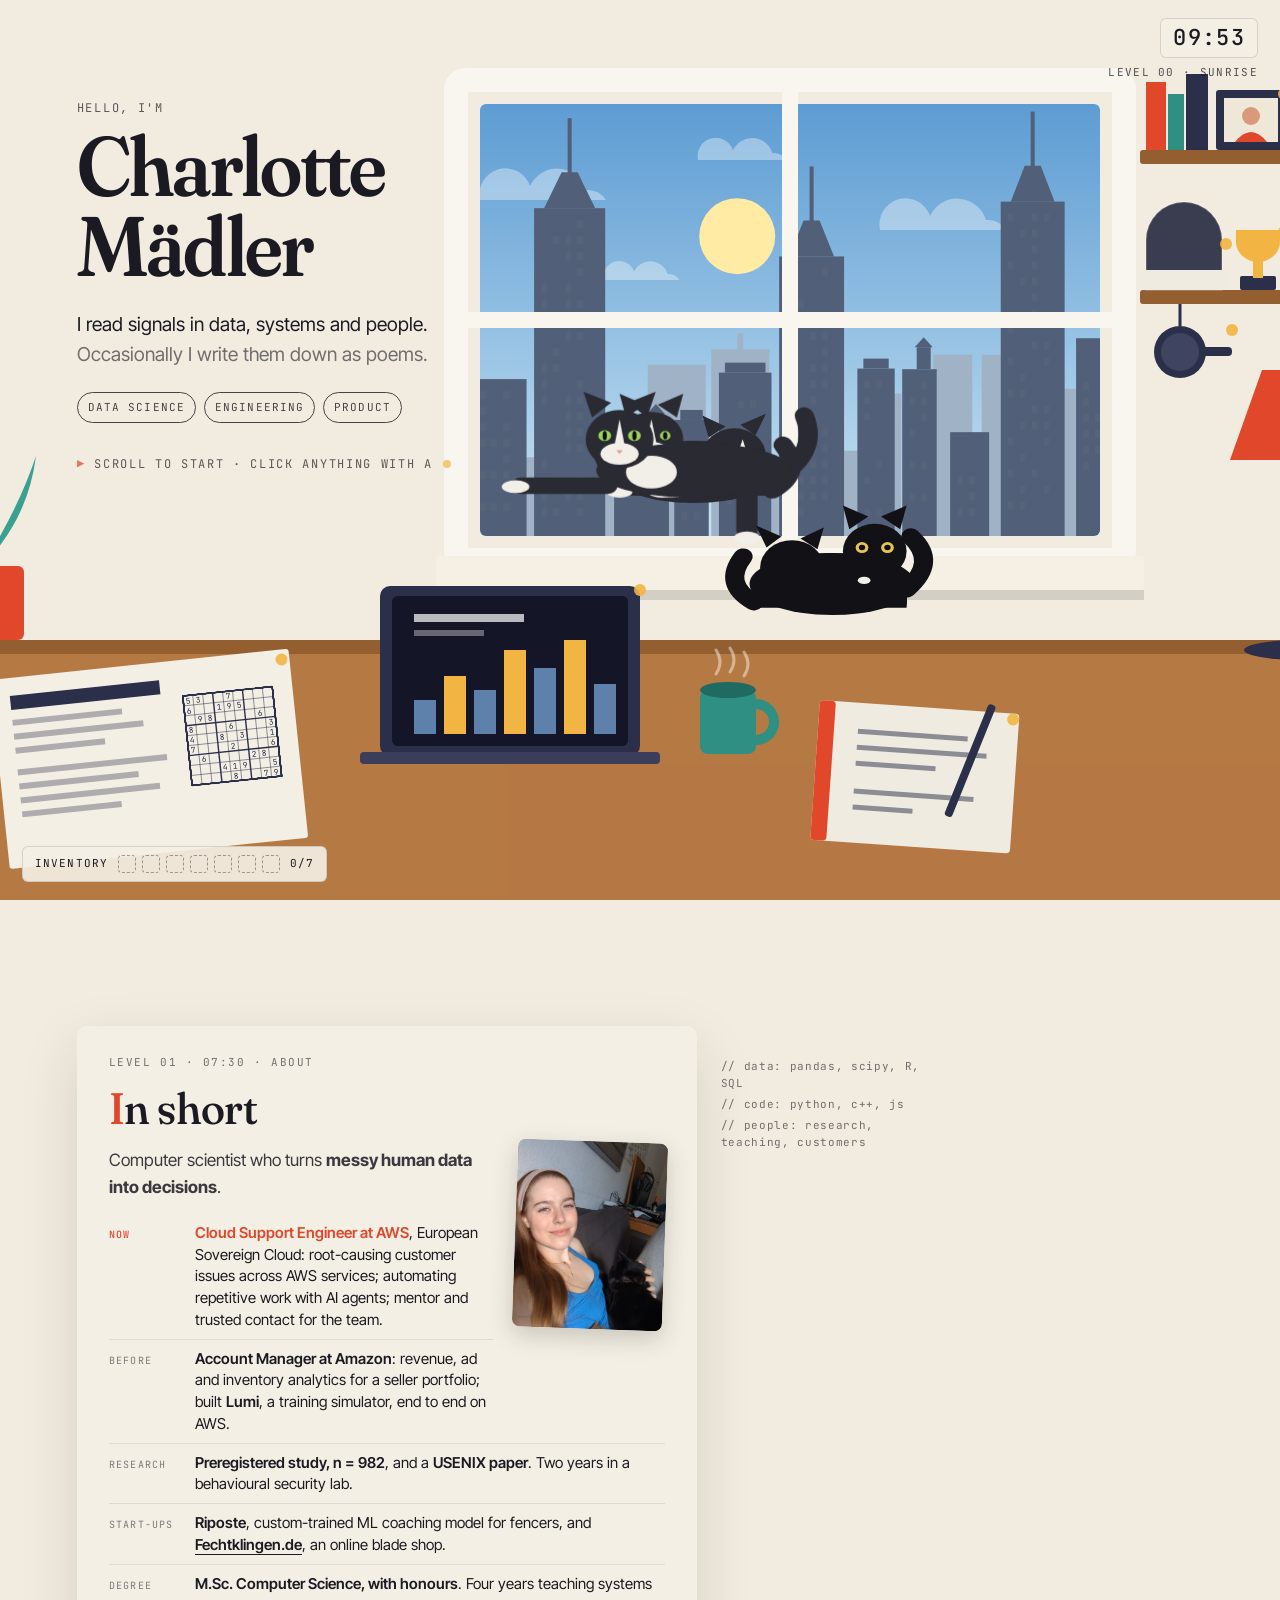
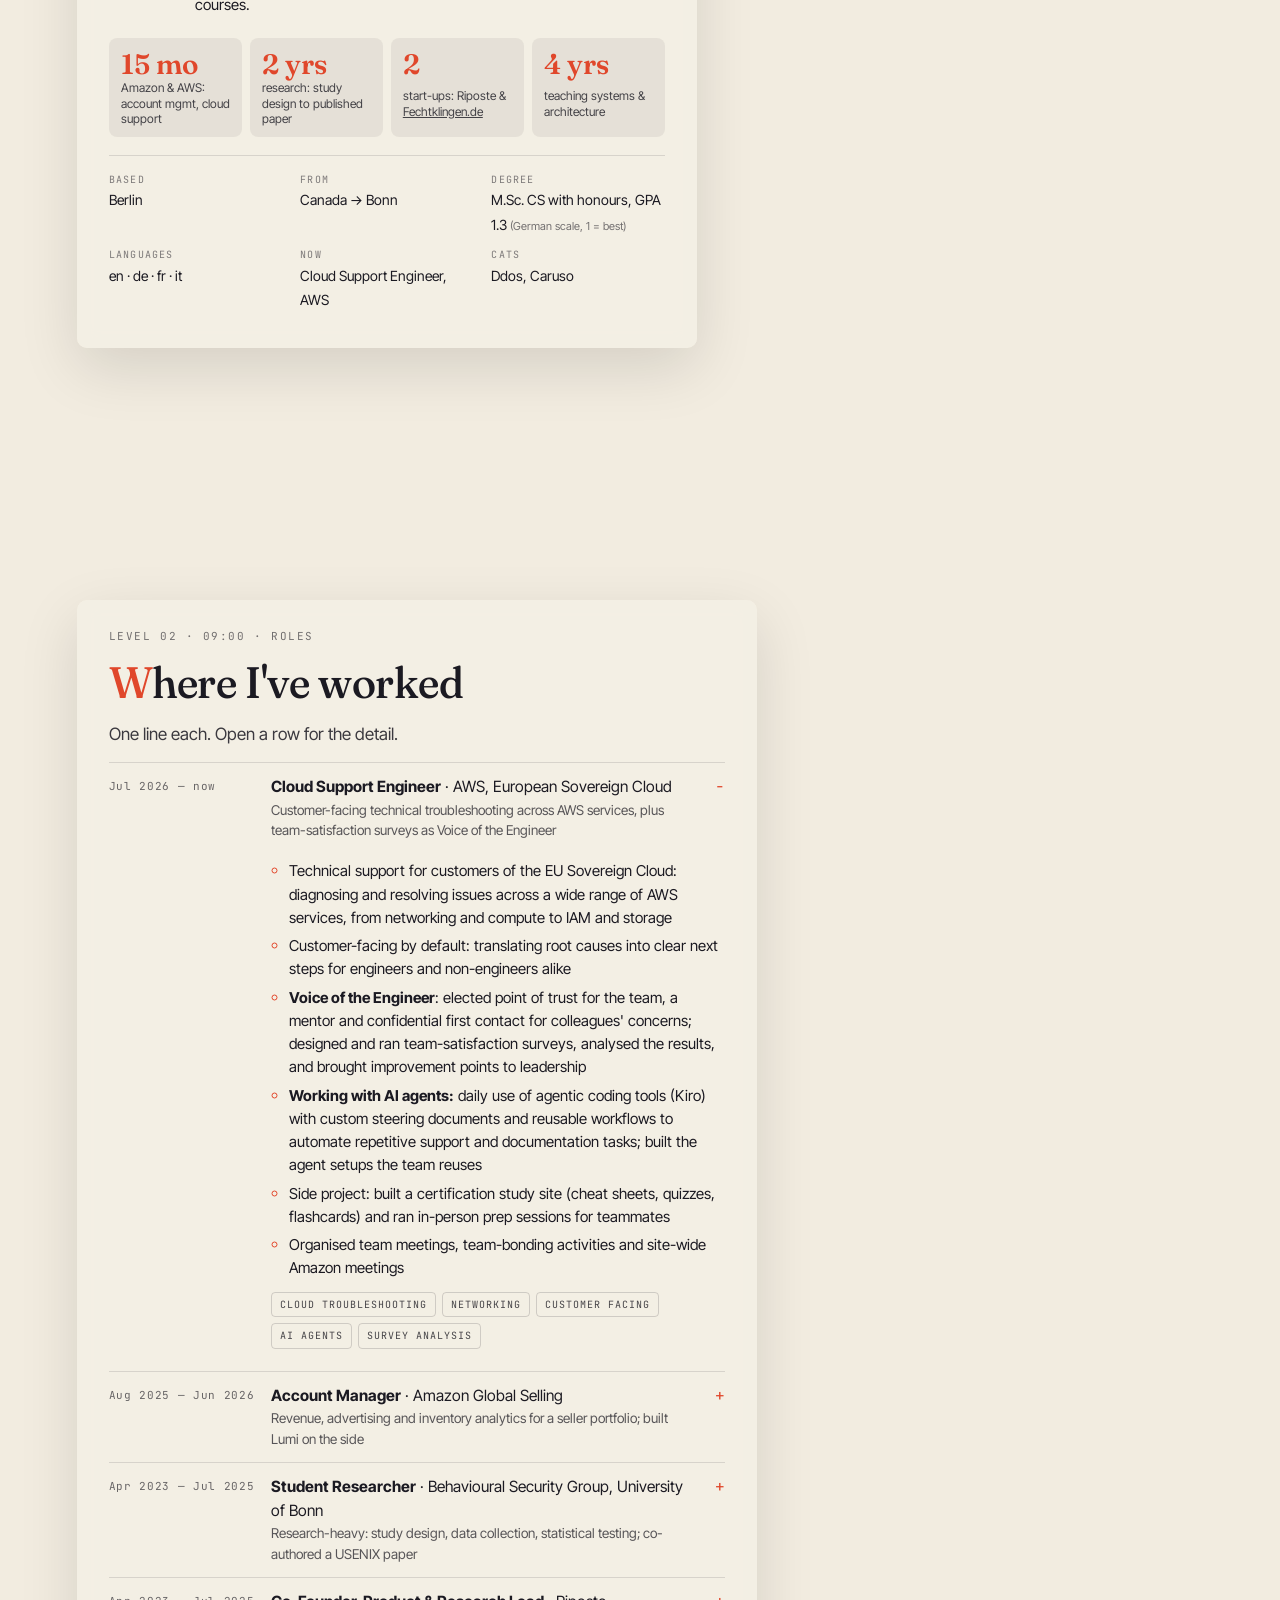
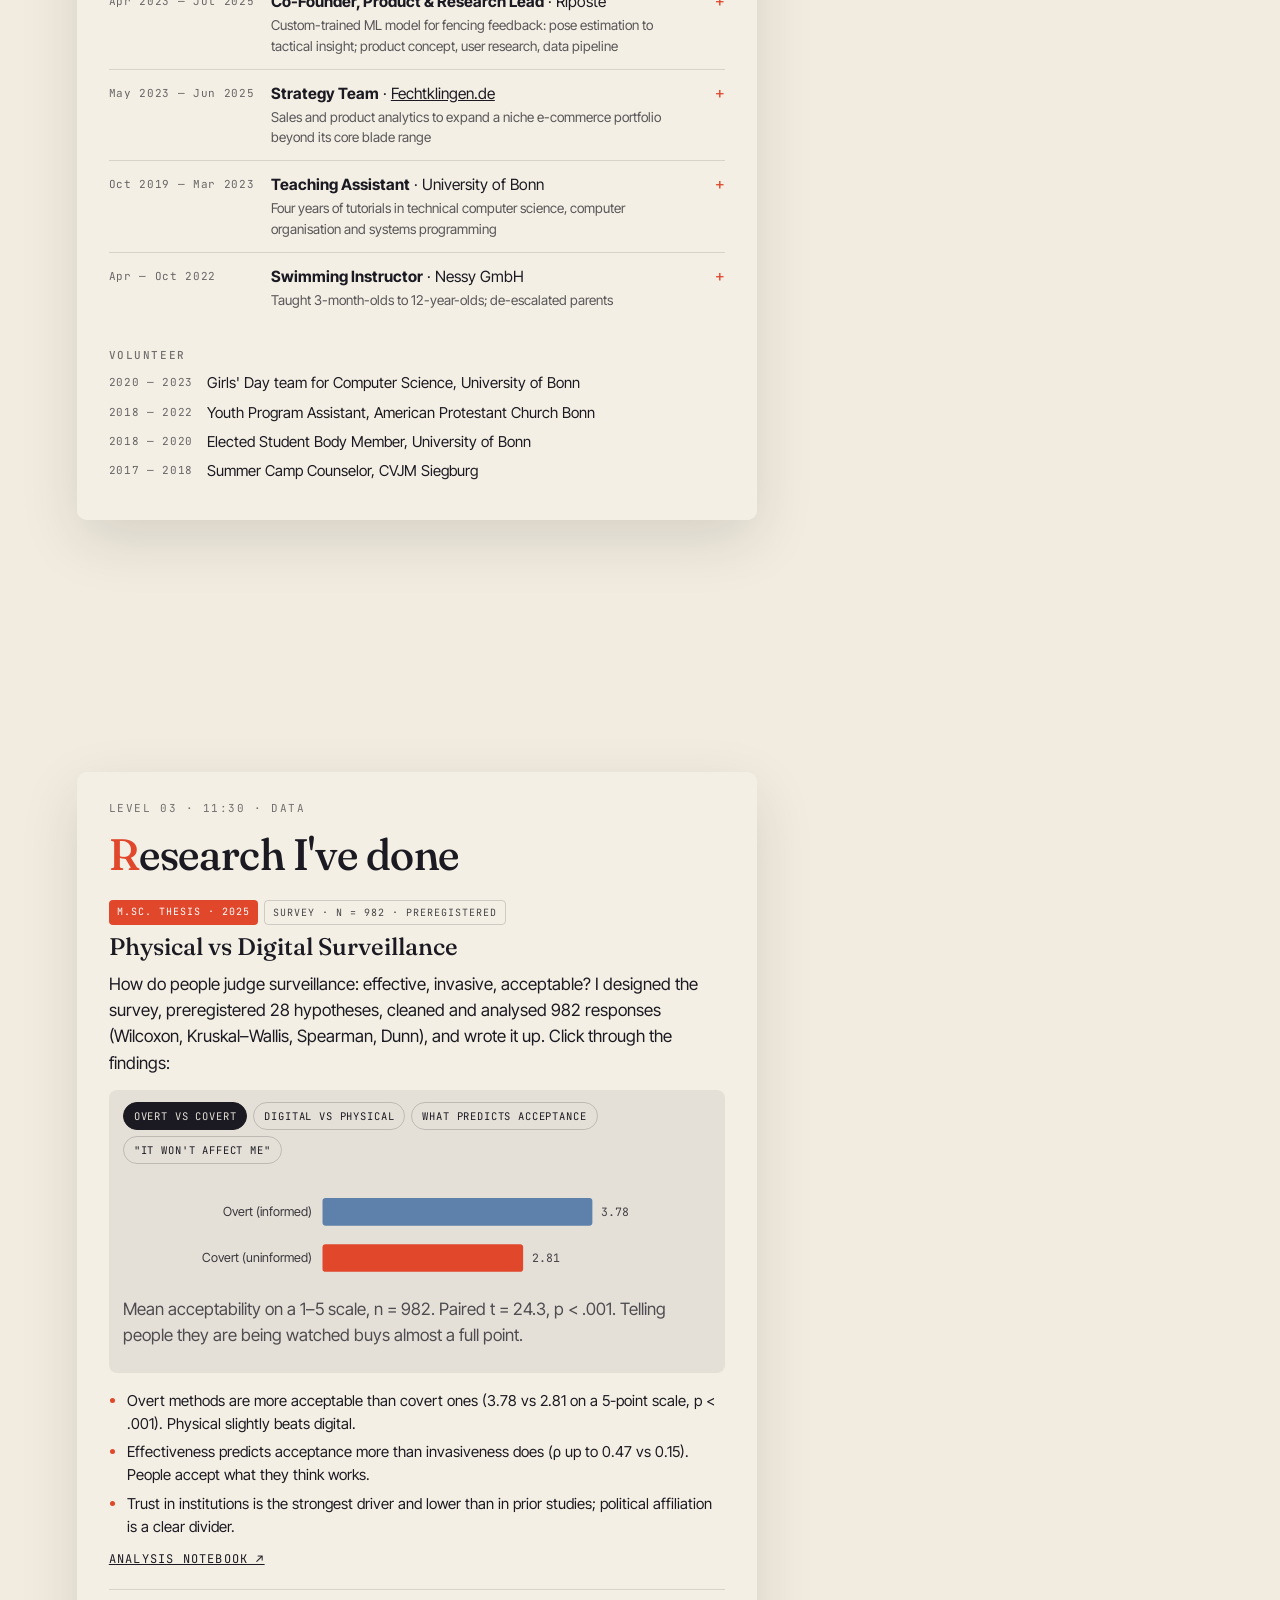
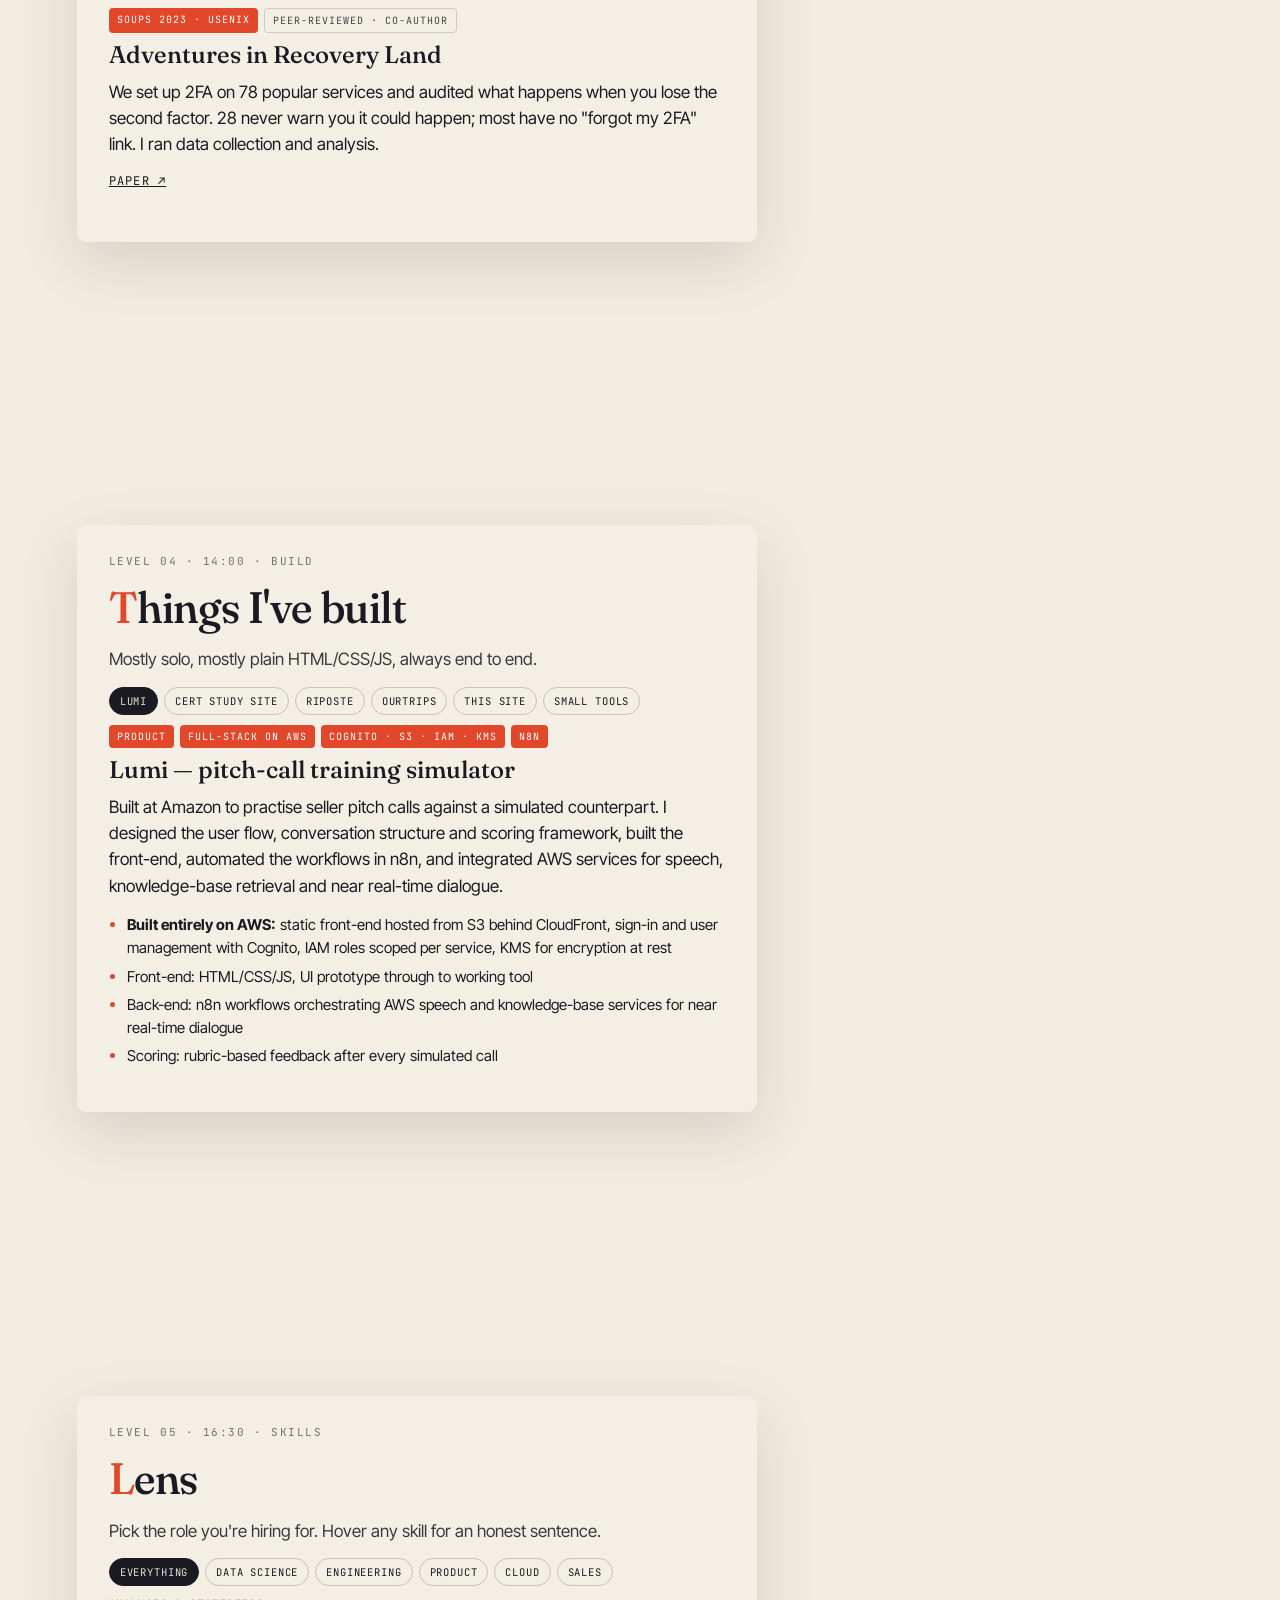
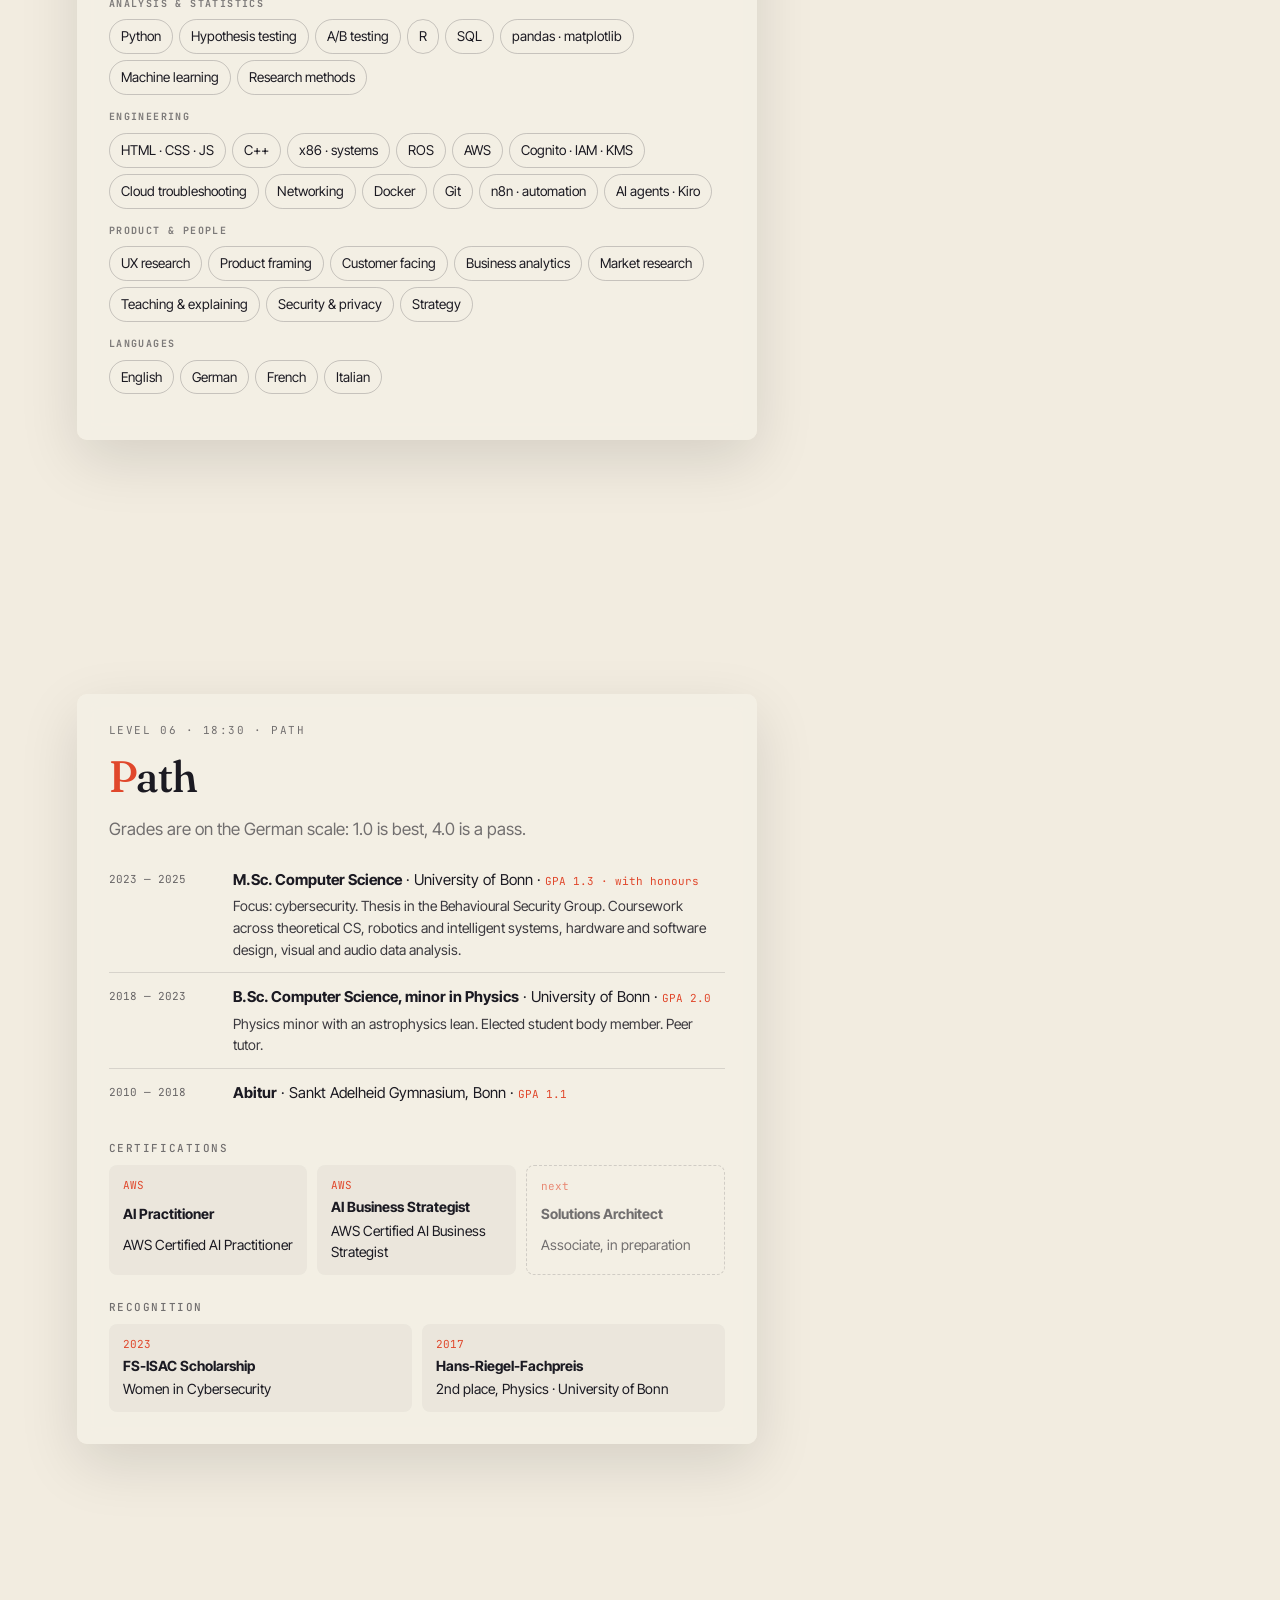
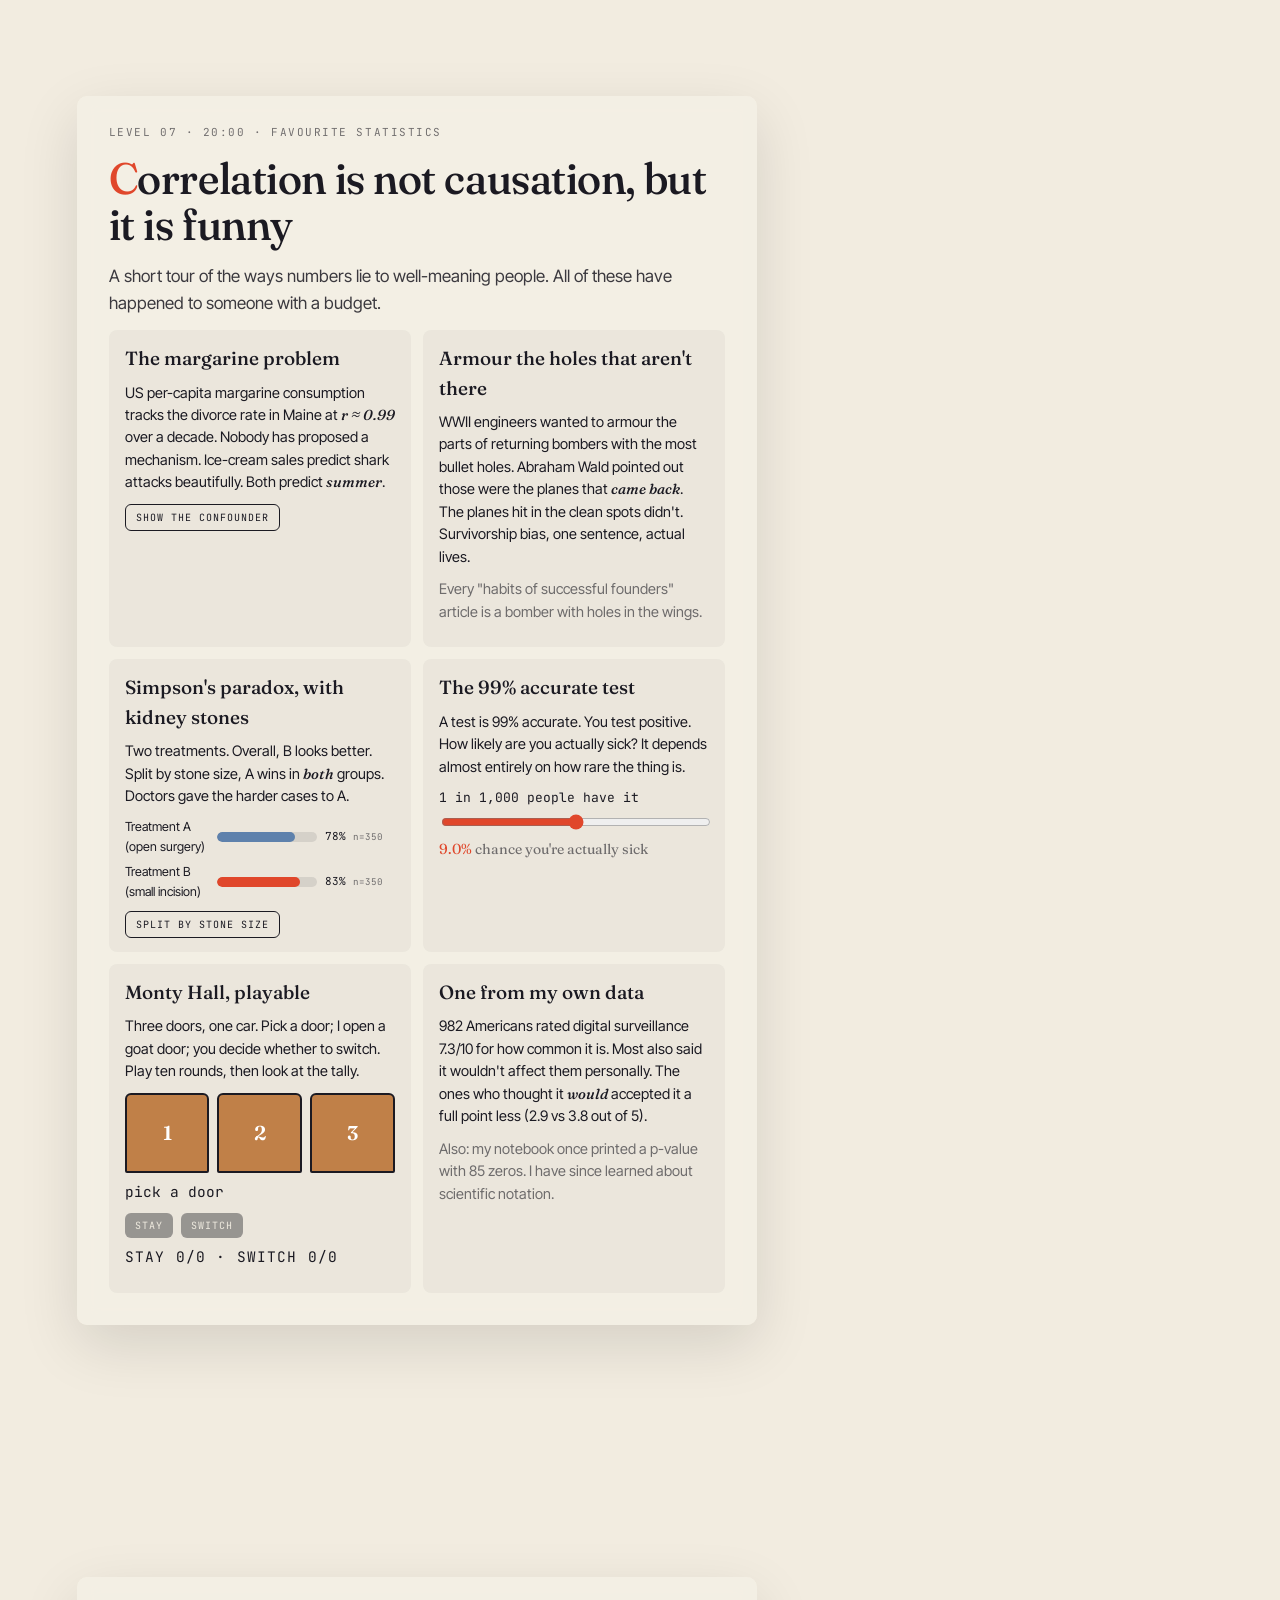
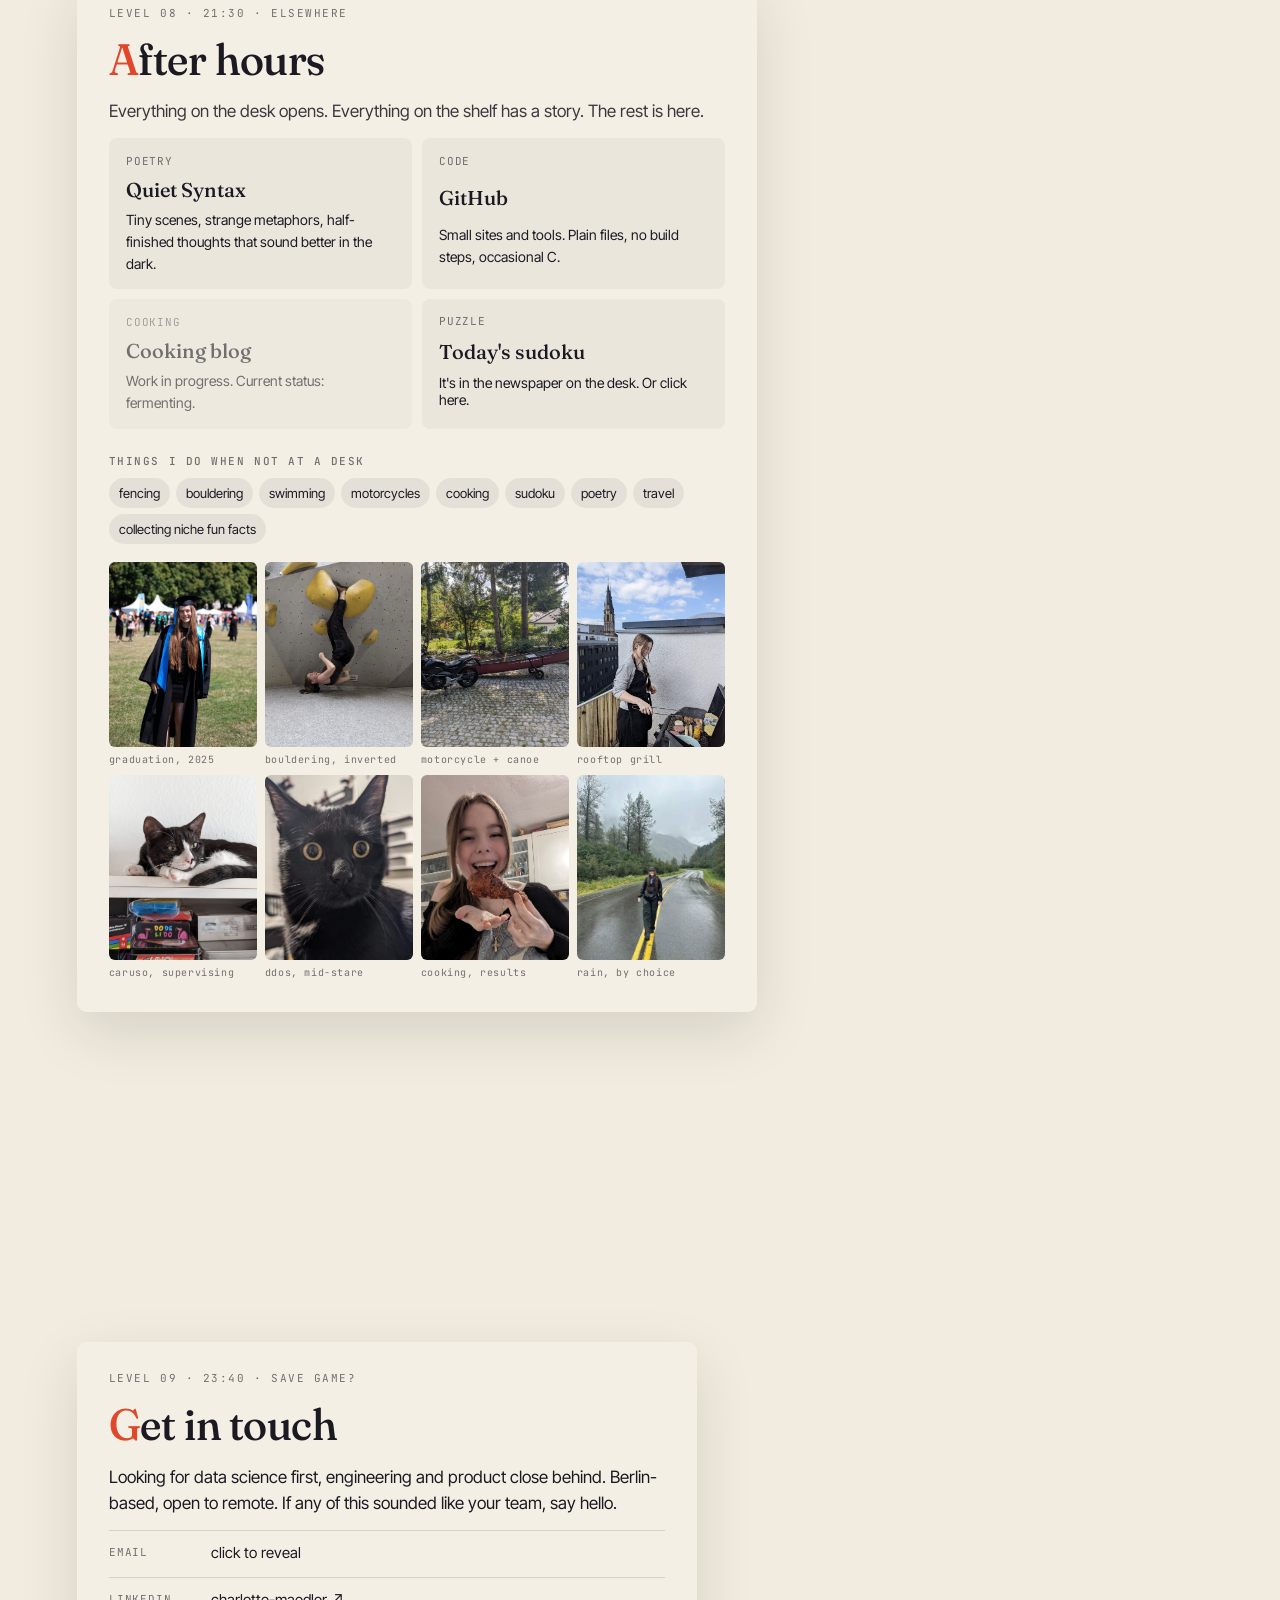
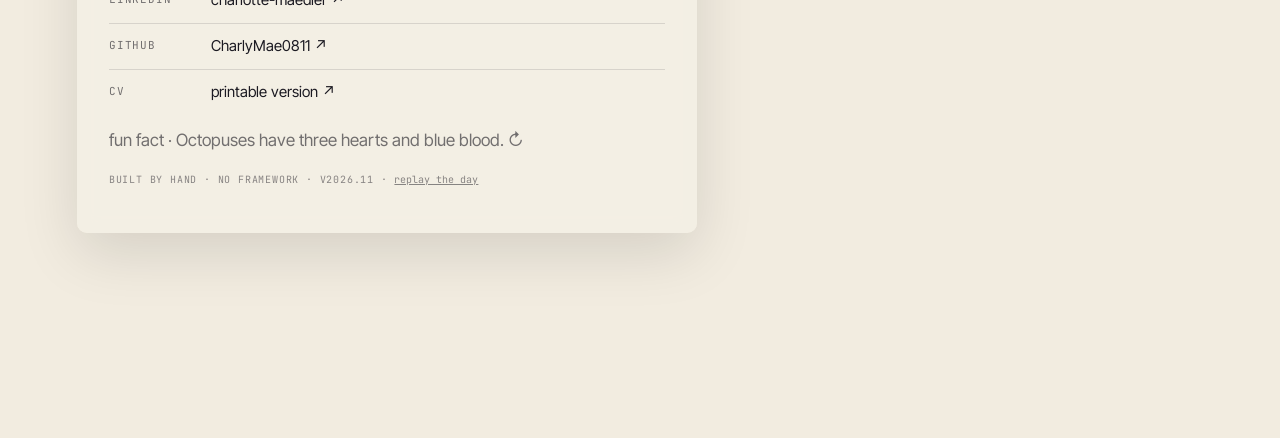
==== index.html @ 2544045b "Lumi: full-stack AWS build (S3, CloudFront, Cognito, IAM, KMS)" ====
<!doctype html>
<html lang="en">
<head>
  <meta charset="utf-8">
  <meta name="viewport" content="width=device-width, initial-scale=1">
  <title>Charlotte Mädler — one day</title>
  <meta name="description" content="Charlotte Mädler: data, systems and people. An interactive CV you scroll through like a day.">
  <meta property="og:type" content="website">
  <meta property="og:title" content="Charlotte Mädler — an interactive CV">
  <meta property="og:description" content="I read signals in data, systems and people. Scroll through the day: research, projects, roles, two cats.">
  <meta property="og:url" content="https://charlymae0811.github.io/About-me/">
  <meta property="og:image" content="https://charlymae0811.github.io/About-me/images/og.png">
  <meta property="og:image:width" content="1200">
  <meta property="og:image:height" content="630">
  <meta name="twitter:card" content="summary_large_image">
  <meta name="twitter:image" content="https://charlymae0811.github.io/About-me/images/og.png">
  <link rel="preconnect" href="https://fonts.googleapis.com">
  <link rel="preconnect" href="https://fonts.gstatic.com" crossorigin>
  <link href="https://fonts.googleapis.com/css2?family=Fraunces:ital,opsz,wght,SOFT@0,9..144,300..800,0..100;1,9..144,300..800,0..100&family=Inter+Tight:wght@300..700&family=JetBrains+Mono:wght@400;500&display=swap" rel="stylesheet">
  <link rel="stylesheet" href="css/style.css?v=19">
</head>
<body>

<!-- ================= SCENE (fixed, drawn behind everything) ================= -->
<div class="scene" aria-hidden="true">
  <svg id="scene" viewBox="0 0 1600 900" preserveAspectRatio="xMidYMax slice">
    <defs>
      <linearGradient id="sky" x1="0" y1="0" x2="0" y2="1">
        <stop offset="0" style="stop-color: var(--sky-top)"/>
        <stop offset="1" style="stop-color: var(--sky-bot)"/>
      </linearGradient>
      <radialGradient id="lampGlow" cx="0.5" cy="0.5" r="0.5">
        <stop offset="0" stop-color="#ffd27a" stop-opacity="0.75"/>
        <stop offset="0.5" stop-color="#ffb35a" stop-opacity="0.25"/>
        <stop offset="1" stop-color="#ffb35a" stop-opacity="0"/>
      </radialGradient>
      <radialGradient id="sunGlow" cx="0.5" cy="0.5" r="0.5">
        <stop offset="0" stop-color="#ffe6a8" stop-opacity="0.55"/>
        <stop offset="1" stop-color="#ffe6a8" stop-opacity="0"/>
      </radialGradient>
      <clipPath id="windowClip"><rect x="640" y="104" width="620" height="432" rx="6"/></clipPath>
      <clipPath id="screenClip"><rect x="552" y="596" width="236" height="150" rx="6"/></clipPath>
    </defs>

    <!-- wall -->
    <rect class="wall" x="0" y="0" width="1600" height="900"/>

    <!-- window -->
    <g id="window">
      <g clip-path="url(#windowClip)">
        <rect x="640" y="104" width="620" height="432" fill="url(#sky)"/>
        <circle id="sunGlow" cx="700" cy="470" r="160" fill="url(#sunGlow)"/>
        <circle id="sun" cx="700" cy="470" r="38"/>
        <g id="moon"><circle cx="0" cy="0" r="26" fill="#f1ecd9"/><circle cx="-10" cy="-6" r="22" class="moon-bite"/></g>
        <g id="stars"></g>
        <g id="clouds"></g>
        <g id="skyline-far"></g>
        <g id="skyline-near"></g>
        <g id="rain"></g>
      </g>
      <!-- frame -->
      <rect class="frame" x="616" y="80" width="668" height="480" rx="10" fill="none" stroke-width="24"/>
      <rect class="frame-fill" x="942" y="92" width="16" height="456"/>
      <rect class="frame-fill" x="628" y="312" width="644" height="16"/>
      <!-- sill -->
      <rect class="sill" x="596" y="556" width="708" height="34" rx="4"/>
      <rect class="sill-shadow" x="596" y="590" width="708" height="10"/>
    </g>

    <!-- shelf (right of window) -->
    <g id="shelf">
      <rect class="shelf-plank" x="1300" y="150" width="150" height="14" rx="3"/>
      <rect class="shelf-plank" x="1300" y="290" width="150" height="14" rx="3"/>
      <!-- books, top shelf -->
      <rect x="1306" y="82" width="20" height="68" class="book b1"/>
      <rect x="1328" y="94" width="16" height="56" class="book b2"/>
      <rect x="1346" y="74" width="22" height="76" class="book b3"/>
      <!-- photo frame -->
      <g class="prop" data-prop="photo" tabindex="0" role="button" aria-label="Photo frame">
        <rect x="1376" y="90" width="70" height="60" rx="3" class="frame-wood"/>
        <rect x="1384" y="98" width="54" height="44" class="photo-paper"/>
        <circle cx="1411" cy="116" r="9" class="photo-head"/>
        <path d="M1395 142 q16 -20 32 0z" class="photo-body"/>
        <circle class="hint" cx="1444" cy="94" r="6"/>
      </g>
      <!-- fencing mask, bottom shelf -->
      <g class="prop" data-prop="fencing" tabindex="0" role="button" aria-label="Fencing mask">
        <path d="M1306 290 v-50 a38 38 0 0 1 76 0 v50z" class="mask-mesh"/>
        <path d="M1306 290 v-50 a38 38 0 0 1 76 0 v50z" class="mask-lines" fill="none"/>
        <rect x="1300" y="270" width="88" height="20" rx="5" class="mask-bib"/>
        <circle class="hint" cx="1386" cy="244" r="6"/>
      </g>
      <!-- trophy -->
      <g class="prop" data-prop="award" tabindex="0" role="button" aria-label="Award">
        <rect x="1400" y="276" width="36" height="14" rx="2" class="trophy-base"/>
        <rect x="1413" y="260" width="10" height="18" class="trophy-stem"/>
        <path d="M1396 230 h44 v12 a22 20 0 0 1 -44 0z" class="trophy-cup"/>
        <circle class="hint" cx="1444" cy="232" r="6"/>
      </g>
      <!-- small pan hanging under the shelf -->
      <g class="prop" data-prop="cooking" tabindex="0" role="button" aria-label="Cooking">
        <line x1="1340" y1="304" x2="1340" y2="326" class="hook"/>
        <circle cx="1340" cy="352" r="26" class="pan"/>
        <circle cx="1340" cy="352" r="19" class="pan-inner"/>
        <rect x="1362" y="347" width="30" height="9" rx="4" class="pan-handle"/>
        <circle class="hint" cx="1392" cy="330" r="6"/>
      </g>
    </g>

    <!-- desk -->
    <g id="desk">
      <rect class="desk-top" x="0" y="640" width="1600" height="260"/>
      <rect class="desk-edge" x="0" y="640" width="1600" height="14"/>
      <rect class="desk-shade" x="0" y="654" width="1600" height="246"/>
    </g>

    <!-- lamp glow on desk (night) -->
    <ellipse id="lampPool" cx="1460" cy="700" rx="420" ry="160" fill="url(#lampGlow)"/>

    <!-- newspaper with sudoku (left of desk) -->
    <g class="prop" data-prop="sudoku" tabindex="0" role="button" aria-label="Newspaper sudoku" transform="translate(150 680) rotate(-6)">
      <rect x="0" y="0" width="300" height="190" rx="3" class="paper"/>
      <rect x="18" y="18" width="150" height="14" class="paper-ink"/>
      <rect x="18" y="42" width="110" height="6" class="paper-ink light"/>
      <rect x="18" y="56" width="130" height="6" class="paper-ink light"/>
      <rect x="18" y="70" width="90" height="6" class="paper-ink light"/>
      <rect x="18" y="92" width="150" height="6" class="paper-ink light"/>
      <rect x="18" y="106" width="120" height="6" class="paper-ink light"/>
      <rect x="18" y="120" width="140" height="6" class="paper-ink light"/>
      <rect x="18" y="134" width="100" height="6" class="paper-ink light"/>
      <g id="miniSudoku" transform="translate(190 36)"></g>
      <circle class="hint" cx="292" cy="10" r="6"/>
    </g>

    <!-- laptop -->
    <g class="prop" data-prop="laptop" tabindex="0" role="button" aria-label="Laptop">
      <rect x="540" y="586" width="260" height="170" rx="10" class="laptop-lid"/>
      <rect x="552" y="596" width="236" height="150" rx="6" class="laptop-screen"/>
      <g id="screenContent" clip-path="url(#screenClip)">
        <rect x="552" y="596" width="236" height="150" class="screen-bg"/>
        <!-- tiny chart -->
        <rect x="574" y="700" width="22" height="34" class="bar c1"/>
        <rect x="604" y="676" width="22" height="58" class="bar c2"/>
        <rect x="634" y="690" width="22" height="44" class="bar c1"/>
        <rect x="664" y="650" width="22" height="84" class="bar c2"/>
        <rect x="694" y="668" width="22" height="66" class="bar c1"/>
        <rect x="724" y="640" width="22" height="94" class="bar c2"/>
        <rect x="754" y="684" width="22" height="50" class="bar c1"/>
        <rect x="574" y="614" width="110" height="8" class="screen-line"/>
        <rect x="574" y="630" width="70" height="6" class="screen-line dim"/>
      </g>
      <rect x="520" y="752" width="300" height="12" rx="4" class="laptop-base"/>
      <circle class="hint" cx="800" cy="590" r="6"/>
    </g>

    <!-- mug -->
    <g id="mug">
      <rect x="860" y="690" width="56" height="64" rx="8" class="mug-body"/>
      <path d="M916 704 a16 16 0 0 1 0 36" class="mug-handle" fill="none" stroke-width="10"/>
      <ellipse cx="888" cy="690" rx="28" ry="8" class="mug-top"/>
      <g id="steam" class="steam">
        <path d="M876 674 q8 -12 0 -24" fill="none"/>
        <path d="M890 672 q8 -12 0 -24" fill="none"/>
        <path d="M904 676 q8 -12 0 -24" fill="none"/>
      </g>
    </g>

    <!-- notebook (poetry) -->
    <g class="prop" data-prop="poetry" tabindex="0" role="button" aria-label="Notebook of poems" transform="translate(980 700) rotate(4)">
      <rect x="0" y="0" width="200" height="140" rx="4" class="notebook"/>
      <rect x="0" y="0" width="16" height="140" rx="4" class="notebook-spine"/>
      <rect x="40" y="26" width="110" height="5" class="notebook-ink"/>
      <rect x="40" y="42" width="130" height="5" class="notebook-ink"/>
      <rect x="40" y="58" width="80" height="5" class="notebook-ink"/>
      <rect x="40" y="86" width="120" height="5" class="notebook-ink"/>
      <rect x="40" y="102" width="60" height="5" class="notebook-ink"/>
      <rect x="150" y="-10" width="8" height="120" rx="3" class="pen" transform="rotate(18 154 50)"/>
      <circle class="hint" cx="194" cy="6" r="6"/>
    </g>

    <!-- lamp -->
    <g id="lamp">
      <ellipse cx="1460" cy="650" rx="56" ry="10" class="lamp-base"/>
      <rect x="1452" y="440" width="16" height="210" class="lamp-arm"/>
      <path d="M1390 460 L1530 460 L1498 370 L1422 370 Z" class="lamp-shade"/>
      <ellipse id="lampBulb" cx="1460" cy="460" rx="56" ry="11" class="lamp-bulb"/>
      <polygon id="lampCone" points="1390,460 1530,460 1600,660 1230,660" class="lamp-cone"/>
    </g>

    <!-- plant, floor right -->
    <g id="plant">
      <rect x="100" y="566" width="84" height="74" rx="6" class="pot"/>
      <path d="M142 566 q-36 -64 -8 -120 q18 56 8 120z" class="leaf l1"/>
      <path d="M142 566 q36 -56 54 -110 q-8 64 -54 110z" class="leaf l2"/>
      <path d="M142 566 q-54 -36 -72 -92 q46 28 72 92z" class="leaf l3"/>
    </g>

    <!-- ================= CATS ================= -->
    <!-- Caruso: tuxedo (soft black, white bib, blaze, paws, green eyes) -->
    <g id="caruso" class="cat">
      <g class="pose" data-pose="asleep">
        <ellipse cx="0" cy="-26" rx="78" ry="34" class="caruso-fur"/>
        <path d="M-70 -20 q-30 -30 -4 -58" class="caruso-tail" fill="none"/>
        <ellipse cx="-20" cy="-4" rx="14" ry="6" class="caruso-white"/>
        <circle cx="38" cy="-44" r="30" class="caruso-fur"/>
        <ellipse cx="46" cy="-30" rx="17" ry="11" class="caruso-white"/>
        <path d="M40 -40 l6 -22 l6 22z" class="caruso-white"/>
        <path d="M14 -64 l-6 -24 l22 12z" class="caruso-fur"/>
        <path d="M58 -66 l10 -24 l-24 12z" class="caruso-fur"/>
        <path d="M26 -42 q8 4 16 0" class="cat-eye-closed dark" fill="none"/>
        <path d="M50 -42 q8 4 16 0" class="cat-eye-closed dark" fill="none"/>
        <path d="M43 -32 l3 4 l3 -4z" class="cat-nose"/>
      </g>
      <g class="pose" data-pose="sit">
        <path d="M-40 0 q-6 -110 40 -110 q46 0 40 110z" class="caruso-fur"/>
        <path d="M-26 -96 q26 -14 52 0 q6 40 -26 60 q-32 -20 -26 -60z" class="caruso-white"/>
        <path d="M40 -4 q50 -8 36 -60" class="caruso-tail" fill="none"/>
        <circle cx="0" cy="-124" r="34" class="caruso-fur"/>
        <ellipse cx="0" cy="-108" rx="19" ry="13" class="caruso-white"/>
        <path d="M-5 -116 l5 -30 l5 30z" class="caruso-white"/>
        <path d="M-26 -150 l-8 -28 l26 12z" class="caruso-fur"/>
        <path d="M26 -150 l8 -28 l-26 12z" class="caruso-fur"/>
        <circle cx="-14" cy="-128" r="6" class="cat-eye green"/>
        <circle cx="14" cy="-128" r="6" class="cat-eye green"/>
        <ellipse cx="-14" cy="-128" rx="2" ry="5" class="cat-pupil"/>
        <ellipse cx="14" cy="-128" rx="2" ry="5" class="cat-pupil"/>
        <path d="M-3 -112 l3 4 l3 -4z" class="cat-nose"/>
        <ellipse cx="-22" cy="-4" rx="13" ry="6" class="caruso-white"/>
        <ellipse cx="22" cy="-4" rx="13" ry="6" class="caruso-white"/>
      </g>
      <g class="pose" data-pose="loaf">
        <path d="M-70 0 q-6 -60 70 -60 q76 0 70 60z" class="caruso-fur"/>
        <ellipse cx="-30" cy="-4" rx="13" ry="6" class="caruso-white"/>
        <ellipse cx="-70" cy="-4" rx="12" ry="6" class="caruso-white"/>
        <circle cx="-40" cy="-62" r="30" class="caruso-fur"/>
        <path d="M-56 -40 q16 -10 32 0 q2 10 -16 14 q-18 -4 -16 -14z" class="caruso-white"/>
        <ellipse cx="-40" cy="-48" rx="17" ry="11" class="caruso-white"/>
        <path d="M-45 -56 l5 -28 l5 28z" class="caruso-white"/>
        <path d="M-64 -86 l-6 -26 l24 12z" class="caruso-fur"/>
        <path d="M-16 -86 l6 -26 l-24 12z" class="caruso-fur"/>
        <circle cx="-53" cy="-66" r="5" class="cat-eye green"/>
        <circle cx="-27" cy="-66" r="5" class="cat-eye green"/>
        <ellipse cx="-53" cy="-66" rx="2" ry="4" class="cat-pupil"/>
        <ellipse cx="-27" cy="-66" rx="2" ry="4" class="cat-pupil"/>
        <path d="M-43 -52 l3 4 l3 -4z" class="cat-nose"/>
        <path d="M74 -6 q30 -20 10 -50" class="caruso-tail" fill="none"/>
      </g>
      <g class="pose" data-pose="lounge">
        <!-- sprawled on the sill: long body, front leg out along the sill, hind leg dangling -->
        <path d="M70 -14 q50 -30 34 -74" class="caruso-tail" fill="none"/>
        <rect x="40" y="-16" width="20" height="64" rx="10" class="caruso-fur"/>
        <ellipse cx="50" cy="46" rx="12" ry="7" class="caruso-white"/>
        <ellipse cx="0" cy="-28" rx="92" ry="30" class="caruso-fur"/>
        <rect x="-172" y="-20" width="100" height="18" rx="9" class="caruso-fur"/>
        <ellipse cx="-168" cy="-10" rx="13" ry="7" class="caruso-white"/>
        <ellipse cx="-40" cy="-26" rx="24" ry="18" class="caruso-white"/>
        <circle cx="-70" cy="-62" r="32" class="caruso-fur"/>
        <ellipse cx="-70" cy="-46" rx="18" ry="12" class="caruso-white"/>
        <path d="M-75 -54 l5 -30 l5 30z" class="caruso-white"/>
        <path d="M-96 -86 l-8 -28 l26 12z" class="caruso-fur"/>
        <path d="M-44 -86 l8 -28 l-26 12z" class="caruso-fur"/>
        <circle cx="-84" cy="-66" r="6" class="cat-eye green"/>
        <circle cx="-56" cy="-66" r="6" class="cat-eye green"/>
        <ellipse cx="-84" cy="-66" rx="2" ry="5" class="cat-pupil"/>
        <ellipse cx="-56" cy="-66" rx="2" ry="5" class="cat-pupil"/>
        <path d="M-73 -50 l3 4 l3 -4z" class="cat-nose"/>
      </g>
    </g>

    <!-- Ddos: black, yellow eyes, white chest spot -->
    <g id="ddos" class="cat">
      <g class="pose" data-pose="asleep">
        <ellipse cx="0" cy="-26" rx="78" ry="34" class="ddos-fur"/>
        <path d="M70 -20 q30 -30 4 -58" class="ddos-tail" fill="none"/>
        <circle cx="-38" cy="-44" r="30" class="ddos-fur"/>
        <path d="M-62 -66 l-10 -24 l24 12z" class="ddos-fur"/>
        <path d="M-14 -64 l6 -24 l-22 12z" class="ddos-fur"/>
        <path d="M-56 -42 q8 4 16 0" class="cat-eye-closed dark" fill="none"/>
        <path d="M-32 -42 q8 4 16 0" class="cat-eye-closed dark" fill="none"/>
        <ellipse cx="-10" cy="-22" rx="6" ry="4" class="ddos-spot"/>
      </g>
      <g class="pose" data-pose="sit">
        <path d="M-40 0 q-6 -110 40 -110 q46 0 40 110z" class="ddos-fur"/>
        <path d="M-40 -4 q-50 -8 -36 -60" class="ddos-tail" fill="none"/>
        <circle cx="0" cy="-124" r="34" class="ddos-fur"/>
        <path d="M-26 -150 l-8 -28 l26 12z" class="ddos-fur"/>
        <path d="M26 -150 l8 -28 l-26 12z" class="ddos-fur"/>
        <circle cx="-13" cy="-128" r="7" class="cat-eye yellow"/>
        <circle cx="13" cy="-128" r="7" class="cat-eye yellow"/>
        <circle cx="-13" cy="-128" r="3.5" class="cat-pupil"/>
        <circle cx="13" cy="-128" r="3.5" class="cat-pupil"/>
        <path d="M-3 -112 l3 4 l3 -4z" class="cat-nose dark"/>
        <ellipse cx="-4" cy="-72" rx="7" ry="5" class="ddos-spot"/>
      </g>
      <g class="pose" data-pose="loaf">
        <path d="M-70 0 q-6 -60 70 -60 q76 0 70 60z" class="ddos-fur"/>
        <circle cx="40" cy="-62" r="30" class="ddos-fur"/>
        <path d="M16 -86 l-6 -26 l24 12z" class="ddos-fur"/>
        <path d="M64 -86 l6 -26 l-24 12z" class="ddos-fur"/>
        <circle cx="28" cy="-66" r="6" class="cat-eye yellow"/>
        <circle cx="52" cy="-66" r="6" class="cat-eye yellow"/>
        <circle cx="28" cy="-66" r="3" class="cat-pupil"/>
        <circle cx="52" cy="-66" r="3" class="cat-pupil"/>
        <path d="M-74 -6 q-30 -20 -10 -50" class="ddos-tail" fill="none"/>
        <ellipse cx="30" cy="-30" rx="6" ry="4" class="ddos-spot"/>
      </g>
    </g>

    <!-- global darkness overlay -->
    <rect id="shade" x="0" y="0" width="1600" height="900" fill="#0b0d1a"/>
  </svg>
</div>

<!-- ================= HUD ================= -->
<div class="hud" aria-live="polite">
  <button class="hud-clock" id="clock" type="button" title="Jump to next chapter">05:50</button>
  <div class="hud-level" id="level">LEVEL 00 · SUNRISE</div>
</div>
<div class="inventory" id="inventory" aria-label="Collected items">
  <span class="inv-label">INVENTORY</span>
  <span class="inv-slots" id="invSlots"></span>
  <span class="inv-count" id="invCount">0/8</span>
</div>
<div class="toast" id="toast" role="status"></div>
<div class="tip" id="tip"></div>

<!-- ================= CONTENT ================= -->
<main id="main">

  <section class="chapter hero" data-chapter="0" data-time="05:50" data-label="SUNRISE">
    <div class="hero-inner">
      <p class="eyebrow">Hello, I'm</p>
      <h1 id="name" class="name">Charlotte<br>Mädler</h1>
      <p class="tagline">I read signals in data, systems and people. <br><span class="muted">Occasionally I write them down as poems.</span></p>
      <div class="chips">
        <span class="chip">data science</span>
        <span class="chip">engineering</span>
        <span class="chip">product</span>
      </div>
      <p class="start"><span class="blink">▶</span> scroll to start · click anything with a <span class="dot"></span></p>
    </div>
  </section>

  <!-- ================= 01 ABOUT ================= -->
  <section class="chapter" data-chapter="1" data-time="07:30" data-label="MORNING · IN SHORT">
    <article class="panel">
      <header class="panel-head">LEVEL 01 · 07:30 · ABOUT</header>
      <h2>In short</h2>
      <figure class="portrait"><img src="images/portrait.jpg?v=2" alt="Charlotte with Ddos" onerror="this.closest('figure').remove()"></figure>
      <p class="lede">Computer scientist who turns <strong>messy human data into decisions</strong>.</p>
      <ul class="short">
        <li><span class="now">Now</span><span class="t"><strong>Cloud Support Engineer at AWS</strong>, European Sovereign Cloud: root-causing customer issues across AWS services; automating repetitive work with AI agents; mentor and trusted contact for the team.</span></li>
        <li><span class="k">Before</span><span class="t"><strong>Account Manager at Amazon</strong>: revenue, ad and inventory analytics for a seller portfolio; built <strong>Lumi</strong>, a training simulator, end to end on AWS.</span></li>
        <li><span class="k">Research</span><span class="t"><strong>Preregistered study, n = 982</strong>, and a <strong>USENIX paper</strong>. Two years in a behavioural security lab.</span></li>
        <li><span class="k">Start-ups</span><span class="t"><strong>Riposte</strong>, custom-trained ML coaching model for fencers, and <strong><a href="https://fechtklingen.de/en" target="_blank" rel="noopener">Fechtklingen.de</a></strong>, an online blade shop.</span></li>
        <li><span class="k">Degree</span><span class="t"><strong>M.Sc. Computer Science, with honours</strong>. Four years teaching systems courses.</span></li>
      </ul>
      <div class="tiles">
        <div class="tile"><b>15 mo</b><span>Amazon &amp; AWS: account mgmt, cloud support</span></div>
        <div class="tile"><b>2 yrs</b><span>research: study design to published paper</span></div>
        <div class="tile"><b>2</b><span>start-ups: Riposte &amp; <a href="https://fechtklingen.de/en" target="_blank" rel="noopener">Fechtklingen.de</a></span></div>
        <div class="tile"><b>4 yrs</b><span>teaching systems &amp; architecture</span></div>
      </div>
      <div class="facts">
        <div><span class="k">based</span><span class="v">Berlin</span></div>
        <div><span class="k">from</span><span class="v">Canada → Bonn</span></div>
        <div><span class="k">degree</span><span class="v">M.Sc. CS with honours, GPA 1.3 <small>(German scale, 1 = best)</small></span></div>
        <div><span class="k">languages</span><span class="v">en · de · fr · it</span></div>
        <div><span class="k">now</span><span class="v">Cloud Support Engineer, AWS</span></div>
        <div><span class="k">cats</span><span class="v">Ddos, Caruso</span></div>
      </div>
      <aside class="margin">
        <span>// data: pandas, scipy, R, SQL</span>
        <span>// code: python, c++, js</span>
        <span>// people: research, teaching, customers</span>
      </aside>
    </article>
  </section>

  <!-- ================= 02 DATA ================= -->
  <section class="chapter" data-chapter="2" data-time="09:00" data-label="MORNING · ROLES">
    <article class="panel wide">
      <header class="panel-head">LEVEL 02 · 09:00 · ROLES</header>
      <h2>Where I've worked</h2>
      <p class="lede">One line each. Open a row for the detail.</p>

      <ol class="roles">
        <li class="role is-open">
          <button class="role-head" aria-expanded="true">
            <span class="role-when">Jul 2026 — now</span>
            <span class="role-what"><strong>Cloud Support Engineer</strong> · AWS, European Sovereign Cloud</span>
            <span class="role-line">Customer-facing technical troubleshooting across AWS services, plus team-satisfaction surveys as Voice of the Engineer</span>
            <span class="role-toggle">−</span>
          </button>
          <div class="role-body">
            <ul class="bullets">
              <li>Technical support for customers of the EU Sovereign Cloud: diagnosing and resolving issues across a wide range of AWS services, from networking and compute to IAM and storage</li>
              <li>Customer-facing by default: translating root causes into clear next steps for engineers and non-engineers alike</li>
              <li><strong>Voice of the Engineer</strong>: elected point of trust for the team, a mentor and confidential first contact for colleagues' concerns; designed and ran team-satisfaction surveys, analysed the results, and brought improvement points to leadership</li>
              <li><strong>Working with AI agents:</strong> daily use of agentic coding tools (Kiro) with custom steering documents and reusable workflows to automate repetitive support and documentation tasks; built the agent setups the team reuses</li>
              <li>Side project: built a certification study site (cheat sheets, quizzes, flashcards) and ran in-person prep sessions for teammates</li>
              <li>Organised team meetings, team-bonding activities and site-wide Amazon meetings</li>
            </ul>
            <div class="case-meta"><span class="tag ghost">cloud troubleshooting</span><span class="tag ghost">networking</span><span class="tag ghost">customer facing</span><span class="tag ghost">ai agents</span><span class="tag ghost">survey analysis</span></div>
          </div>
        </li>
        <li class="role">
          <button class="role-head" aria-expanded="false">
            <span class="role-when">Aug 2025 — Jun 2026</span>
            <span class="role-what"><strong>Account Manager</strong> · Amazon Global Selling</span>
            <span class="role-line">Revenue, advertising and inventory analytics for a seller portfolio; built Lumi on the side</span>
            <span class="role-toggle">+</span>
          </button>
          <div class="role-body">
            <ul class="bullets">
              <li><strong>Revenue analysis:</strong> weekly sales, conversion and traffic numbers per seller; decomposed changes into price, visibility and stock effects to find what actually moved revenue</li>
              <li><strong>Advertising:</strong> keyword and search-term analysis, bid and budget adjustments, A/B tests on listings and campaigns, measured on ACoS and conversion</li>
              <li><strong>Inventory:</strong> stock-level and sell-through analysis, out-of-stock risk and restock timing, lost-sales estimates</li>
              <li><strong>Marketing strategy:</strong> per-account growth plans built from the numbers above: catalogue expansion, pricing, promotions, prioritised by expected revenue impact</li>
              <li><strong>Portfolio management:</strong> lead identification and prioritisation across accounts; regular business reviews with sellers</li>
              <li>Built <strong>Lumi</strong>, an interactive pitch-call simulator, end to end on AWS: S3/CloudFront hosting, Cognito sign-in and user management, IAM, KMS; n8n workflows; AWS speech + knowledge-base services; scoring framework</li>
            </ul>
            <div class="case-meta"><span class="tag ghost">revenue analysis</span><span class="tag ghost">A/B testing</span><span class="tag ghost">keyword analysis</span><span class="tag ghost">inventory analytics</span><span class="tag ghost">excel · sql</span></div>
          </div>
        </li>
        <li class="role">
          <button class="role-head" aria-expanded="false">
            <span class="role-when">Apr 2023 — Jul 2025</span>
            <span class="role-what"><strong>Student Researcher</strong> · Behavioural Security Group, University of Bonn</span>
            <span class="role-line">Research-heavy: study design, data collection, statistical testing; co-authored a USENIX paper</span>
            <span class="role-toggle">+</span>
          </button>
          <div class="role-body">
            <ul class="bullets">
              <li>Designed quantitative and qualitative studies on user-centric security: survey instruments, experiments, interviews, preregistrations</li>
              <li>Led data collection (Prolific, Qualtrics) and cleaning; ran the statistics: t-tests, chi-square, Wilcoxon, Kruskal–Wallis, Spearman, post-hoc corrections, effect sizes</li>
              <li>Co-authored the SOUPS 2023 (USENIX) paper on 2FA account recovery across 78 services</li>
              <li>Thesis: preregistered n = 982 survey on surveillance perception, 28 hypotheses, written up in a 200-cell analysis notebook</li>
            </ul>
            <div class="case-meta"><span class="tag ghost">hypothesis testing</span><span class="tag ghost">survey design</span><span class="tag ghost">pandas · scipy</span><span class="tag ghost">scientific writing</span></div>
          </div>
        </li>
        <li class="role">
          <button class="role-head" aria-expanded="false">
            <span class="role-when">Apr 2023 — Jul 2025</span>
            <span class="role-what"><strong>Co-Founder, Product &amp; Research Lead</strong> · Riposte</span>
            <span class="role-line">Custom-trained ML model for fencing feedback: pose estimation to tactical insight; product concept, user research, data pipeline</span>
            <span class="role-toggle">+</span>
          </button>
          <div class="role-body">
            <ul class="bullets">
              <li><strong>Product concept:</strong> shaped the early direction, defined use cases and where data-driven feedback adds value in fencing training; prioritised features and UX decisions from research findings</li>
              <li><strong>User research:</strong> interviews with fencers and coaches on workflows, pain points and expectations; recorded and annotated bouts as training and validation data</li>
              <li><strong>Data to metrics:</strong> structured how raw pose keypoints become interpretable metrics (distance, tempo, lunge depth and speed) and coach-readable feedback; smoothing, per-athlete normalisation and significance checks to separate real change from noise</li>
              <li><strong>Custom ML model:</strong> trained our own PyTorch action-classification model on annotated fencing footage, on top of MediaPipe / OpenPose pose estimation; Python/OpenCV pipeline, Docker for containerisation and cloud deployment; supported early prototyping</li>
              <li><strong>Market research:</strong> competitor and customer analysis for fencing analytics</li>
            </ul>
            <div class="case-meta"><span class="tag ghost">pose estimation</span><span class="tag ghost">pytorch</span><span class="tag ghost">opencv</span><span class="tag ghost">docker</span><span class="tag ghost">user research</span></div>
          </div>
        </li>
        <li class="role">
          <button class="role-head" aria-expanded="false">
            <span class="role-when">May 2023 — Jun 2025</span>
            <span class="role-what"><strong>Strategy Team</strong> · <a href="https://fechtklingen.de/en" target="_blank" rel="noopener">Fechtklingen.de</a></span>
            <span class="role-line">Sales and product analytics to expand a niche e-commerce portfolio beyond its core blade range</span>
            <span class="role-toggle">+</span>
          </button>
          <div class="role-body">
            <ul class="bullets">
              <li><strong>Sales &amp; product analytics:</strong> analysed product performance, margins and demand to find expansion opportunities beyond the core blade offering and to prioritise categories</li>
              <li><strong>Assortment &amp; pricing:</strong> supported assortment and pricing decisions with the numbers above</li>
              <li><strong>Sourcing &amp; suppliers:</strong> product sourcing and supplier relationships to broaden the range and improve unit economics</li>
              <li><strong>Audience research:</strong> target-audience and customer-segment research to inform positioning and targeting</li>
              <li><strong>Brand reach:</strong> supported social-media collaborations with athletes to grow visibility within the fencing community</li>
            </ul>
            <div class="case-meta"><span class="tag ghost">product analytics</span><span class="tag ghost">margin analysis</span><span class="tag ghost">pricing</span><span class="tag ghost">sourcing</span><span class="tag ghost">segmentation</span></div>
          </div>
        </li>
        <li class="role">
          <button class="role-head" aria-expanded="false">
            <span class="role-when">Oct 2019 — Mar 2023</span>
            <span class="role-what"><strong>Teaching Assistant</strong> · University of Bonn</span>
            <span class="role-line">Four years of tutorials in technical computer science, computer organisation and systems programming</span>
            <span class="role-toggle">+</span>
          </button>
          <div class="role-body">
            <ul class="bullets">
              <li><strong>Technical Computer Science:</strong> Boolean algebra and logic minimisation, combinational and sequential circuits, number representation and arithmetic units, memory and basic processor design</li>
              <li><strong>Computer Organisation:</strong> von Neumann architecture, instruction sets and x86 assembly, pipelining, caches and the memory hierarchy, I/O and interrupts</li>
              <li><strong>Systems-related Computer Science:</strong> operating systems: processes, threads and scheduling, synchronisation, virtual memory, file systems; C programming</li>
              <li>Led weekly tutorials for 20–40 students, prepared exercise sheets and worked solutions, graded assignments and exams</li>
              <li>Explained architecture and OS concepts in a way that survived <span class="clock-egg" title="8:15am">8:15am</span></li>
            </ul>
            <div class="case-meta"><span class="tag ghost">x86 assembly</span><span class="tag ghost">digital logic</span><span class="tag ghost">operating systems</span><span class="tag ghost">C</span><span class="tag ghost">teaching</span></div>
          </div>
        </li>
        <li class="role">
          <button class="role-head" aria-expanded="false">
            <span class="role-when">Apr — Oct 2022</span>
            <span class="role-what"><strong>Swimming Instructor</strong> · Nessy GmbH</span>
            <span class="role-line">Taught 3-month-olds to 12-year-olds; de-escalated parents</span>
            <span class="role-toggle">+</span>
          </button>
          <div class="role-body">
            <ul class="bullets">
              <li>Taught children from 3 months to 12 years: technique, confidence, and making fear feel manageable</li>
              <li>Parent communication, conflict resolution, risk awareness and emergency response</li>
            </ul>
          </div>
        </li>
      </ol>

      <h3 class="sub">Volunteer</h3>
      <ul class="plain">
        <li><span class="role-when">2020 — 2023</span> Girls' Day team for Computer Science, University of Bonn</li>
        <li><span class="role-when">2018 — 2022</span> Youth Program Assistant, American Protestant Church Bonn</li>
        <li><span class="role-when">2018 — 2020</span> Elected Student Body Member, University of Bonn</li>
        <li><span class="role-when">2017 — 2018</span> Summer Camp Counselor, CVJM Siegburg</li>
      </ul>
    </article>
  </section>

  <section class="chapter" data-chapter="3" data-time="11:30" data-label="WORK · DATA">
    <article class="panel wide">
      <header class="panel-head">LEVEL 03 · 11:30 · DATA</header>
      <h2>Research I've done</h2>

      <div class="case">
        <div class="case-meta">
          <span class="tag">M.Sc. thesis · 2025</span>
          <span class="tag ghost">survey · n = 982 · preregistered</span>
        </div>
        <h3>Physical vs Digital Surveillance</h3>
        <p>How do people judge surveillance: effective, invasive, acceptable? I designed the survey, preregistered 28 hypotheses, cleaned and analysed 982 responses (Wilcoxon, Kruskal–Wallis, Spearman, Dunn), and wrote it up. Click through the findings:</p>

        <div class="chart" id="thesisChart">
          <div class="chart-tabs" role="tablist">
            <button class="ctab is-on" data-view="overt">Overt vs covert</button>
            <button class="ctab" data-view="medium">Digital vs physical</button>
            <button class="ctab" data-view="predict">What predicts acceptance</button>
            <button class="ctab" data-view="me">"It won't affect me"</button>
          </div>
          <svg viewBox="0 0 560 220" class="chart-svg" aria-label="Thesis results chart"></svg>
          <p class="chart-note" id="chartNote"></p>
        </div>

        <ul class="bullets">
          <li>Overt methods are more acceptable than covert ones (3.78 vs 2.81 on a 5-point scale, p &lt; .001). Physical slightly beats digital.</li>
          <li>Effectiveness predicts acceptance more than invasiveness does (ρ up to 0.47 vs 0.15). People accept what they think works.</li>
          <li>Trust in institutions is the strongest driver and lower than in prior studies; political affiliation is a clear divider.</li>
        </ul>
        <p class="links"><a href="https://github.com/CharlyMae0811/MasterThesis-StatisticalAnalysis" target="_blank" rel="noopener">analysis notebook ↗</a></p>
      </div>

      <div class="case">
        <div class="case-meta">
          <span class="tag">SOUPS 2023 · USENIX</span>
          <span class="tag ghost">peer-reviewed · co-author</span>
        </div>
        <h3>Adventures in Recovery Land</h3>
        <p>We set up 2FA on 78 popular services and audited what happens when you lose the second factor. 28 never warn you it could happen; most have no "forgot my 2FA" link. I ran data collection and analysis.</p>
        <p class="links"><a href="https://www.usenix.org/conference/soups2023/presentation/gerlitz-adventures" target="_blank" rel="noopener">paper ↗</a></p>
      </div>
    </article>
  </section>

  <!-- ================= 03 BUILD ================= -->
  <section class="chapter" data-chapter="4" data-time="14:00" data-label="WORK · BUILD">
    <article class="panel wide">
      <header class="panel-head">LEVEL 04 · 14:00 · BUILD</header>
      <h2>Things I've built</h2>
      <p class="lede">Mostly solo, mostly plain HTML/CSS/JS, always end to end.</p>

      <div class="tabs" id="buildTabs">
        <div class="tab-list" role="tablist">
          <button class="tab is-on" data-tab="lumi">Lumi</button>
          <button class="tab" data-tab="certhub">Cert study site</button>
          <button class="tab" data-tab="riposte">Riposte</button>
          <button class="tab" data-tab="trips">OurTrips</button>
          <button class="tab" data-tab="site">This site</button>
          <button class="tab" data-tab="small">Small tools</button>
        </div>

        <div class="tab-pane is-on" data-pane="lumi">
          <div class="case-meta"><span class="tag">product</span><span class="tag">full-stack on AWS</span><span class="tag">Cognito · S3 · IAM · KMS</span><span class="tag">n8n</span></div>
          <h3>Lumi — pitch-call training simulator</h3>
          <p>Built at Amazon to practise seller pitch calls against a simulated counterpart. I designed the user flow, conversation structure and scoring framework, built the front-end, automated the workflows in n8n, and integrated AWS services for speech, knowledge-base retrieval and near real-time dialogue.</p>
          <ul class="bullets">
            <li><strong>Built entirely on AWS:</strong> static front-end hosted from S3 behind CloudFront, sign-in and user management with Cognito, IAM roles scoped per service, KMS for encryption at rest</li>
            <li>Front-end: HTML/CSS/JS, UI prototype through to working tool</li>
            <li>Back-end: n8n workflows orchestrating AWS speech and knowledge-base services for near real-time dialogue</li>
            <li>Scoring: rubric-based feedback after every simulated call</li>
          </ul>
        </div>

        <div class="tab-pane" data-pane="certhub">
          <div class="case-meta"><span class="tag">side project</span><span class="tag">teaching</span><span class="tag">plain JS</span></div>
          <h3>Certification study site — a side project for my team</h3>
          <p>A personal side project, not an official AWS resource: I built it in my own time so colleagues had one place to prepare for AWS certifications. Cheat sheets, quizzes, a flashcard study app and the slide decks from sessions I ran in person. Covers Cloud Practitioner, AI Practitioner, Solutions Architect Associate and Professional, and AI Business Strategist.</p>
          <ul class="bullets">
            <li>Flashcard and quiz app with spaced repetition, no backend, works offline</li>
            <li>Cheat sheets per exam domain, written from my own prep notes</li>
            <li>Presentations delivered live to the team, then published on the site</li>
          </ul>
          <p class="links"><a href="https://charlymae0811.github.io/AIPractitioner/" target="_blank" rel="noopener">open the site ↗</a><a href="https://github.com/CharlyMae0811/AIPractitioner" target="_blank" rel="noopener">code ↗</a></p>
        </div>

        <div class="tab-pane" data-pane="riposte">
          <div class="case-meta"><span class="tag">product research</span><span class="tag">ML concept</span><span class="tag">UX interviews</span></div>
          <h3>Riposte — analytics for fencers and coaches</h3>
          <p>Co-founder, product and research lead, 2023–2025. An AI feedback tool for fencers built on a <strong>custom-trained PyTorch action-classification model</strong>: pose estimation on bout footage (MediaPipe / OpenPose) feeds a classifier we trained on our own annotated data, in a Python/OpenCV pipeline, Dockerised on cloud infrastructure. I shaped the concept and use cases, ran interviews with fencers and coaches, and structured how keypoint data becomes metrics a coach can read.</p>
          <div class="flow">
            <span>pose data</span><i>→</i><span>movement metrics</span><i>→</i><span>tactical insight</span><i>→</i><span>a decision</span>
          </div>
        </div>

        <div class="tab-pane" data-pane="trips">
          <div class="case-meta"><span class="tag">plain JS</span><span class="tag">PWA</span><span class="tag">maps</span></div>
          <h3>OurTrips — one small site per trip</h3>
          <p>Route map, hotel options with picks, food, a drag-and-drop day-by-day plan with Google Maps links, and a shared packing list. Installable PWA with a service worker, no build step, shared logic across trips.</p>
          <p class="links"><a href="https://github.com/CharlyMae0811/OurTrips" target="_blank" rel="noopener">code ↗</a></p>
        </div>

        <div class="tab-pane" data-pane="site">
          <div class="case-meta"><span class="tag">SVG</span><span class="tag">vanilla JS</span><span class="tag">no framework</span></div>
          <h3>This website</h3>
          <p>One hand-drawn SVG room. Scroll progress drives a keyframed day: ~25 colour variables, sun and moon paths, two cats with three poses each, rain, city lights, a lamp. Interpolation is smoothstep between keyframes, smoothed again per frame. Everything is plain HTML, CSS and JS served from GitHub Pages.</p>
          <p class="small">There are at least five easter eggs. The console has a hint.</p>
        </div>

        <div class="tab-pane" data-pane="small">
          <h3>Tools I made for myself</h3>
          <ul class="bullets">
            <li><strong>Meal planner</strong>: weekly plan + shopping list, local-first.</li>
            <li><strong>Event site</strong> for the German team fencing championships in Koblenz.</li>
            <li><strong>Instagram unfollowers</strong>: a Python script, because the app wouldn't tell me.</li>
          </ul>
          <p class="links"><a href="https://github.com/CharlyMae0811" target="_blank" rel="noopener">all repos ↗</a></p>
        </div>
      </div>
    </article>
  </section>

  <!-- ================= 04 ROLES ================= -->
    <!-- ================= 05 SKILLS ================= -->
  <section class="chapter" data-chapter="5" data-time="16:30" data-label="RAIN · SKILLS">
    <article class="panel wide">
      <header class="panel-head">LEVEL 05 · 16:30 · SKILLS</header>
      <h2>Lens</h2>
      <p class="lede">Pick the role you're hiring for. Hover any skill for an honest sentence.</p>

      <div class="lens-tabs" role="tablist">
        <button class="ltab is-on" data-lens="all">everything</button>
        <button class="ltab" data-lens="data">data science</button>
        <button class="ltab" data-lens="eng">engineering</button>
        <button class="ltab" data-lens="product">product</button>
        <button class="ltab" data-lens="cloud">cloud</button>
        <button class="ltab" data-lens="sales">sales</button>
      </div>

      <div class="skill-groups" id="skills">
        <div class="skill-group">
          <h4>Analysis & statistics</h4>
          <div class="skill-row">
            <span class="skill" data-w="data:3 eng:1 product:2 cloud:1 sales:1" data-tip="Daily driver. pandas, numpy, scipy, notebooks, small tools end to end.">Python</span>
            <span class="skill" data-w="data:3 eng:0 product:1 cloud:0 sales:2" data-tip="Survey analysis, non-parametric tests, post-hoc corrections. I read the assumptions first.">Hypothesis testing</span>
            <span class="skill" data-w="data:3 eng:1 product:3 cloud:0 sales:3" data-tip="Design, power, and the discipline not to peek.">A/B testing</span>
            <span class="skill" data-w="data:2 eng:0 product:1 cloud:0 sales:0" data-tip="Comfortable; I reach for Python first.">R</span>
            <span class="skill" data-w="data:3 eng:2 product:1 cloud:1 sales:2" data-tip="Cleaning, joins, aggregations. Writes itself after enough Likert scales.">SQL</span>
            <span class="skill" data-w="data:3 eng:1 product:1 cloud:0 sales:2" data-tip="pandas, matplotlib, seaborn. Charts people can read without me in the room.">pandas · matplotlib</span>
            <span class="skill" data-w="data:2 eng:1 product:1 cloud:0 sales:0" data-tip="Coursework in ML, visual and audio data analysis; applied in the Riposte concept.">Machine learning</span>
            <span class="skill" data-w="data:3 eng:0 product:3 cloud:0 sales:2" data-tip="Surveys, experiments, interviews. Preregistered when it counts.">Research methods</span>
          </div>
        </div>
        <div class="skill-group">
          <h4>Engineering</h4>
          <div class="skill-row">
            <span class="skill" data-w="data:1 eng:3 product:1 cloud:1 sales:0" data-tip="This site, Lumi, OurTrips. I like knowing what every line does.">HTML · CSS · JS</span>
            <span class="skill" data-w="data:0 eng:2 product:0 cloud:0 sales:0" data-tip="Systems coursework, robotics, and four years teaching it.">C++</span>
            <span class="skill" data-w="data:0 eng:2 product:0 cloud:1 sales:0" data-tip="Taught computer organisation. Can read a stack frame without crying.">x86 · systems</span>
            <span class="skill" data-w="data:0 eng:2 product:0 cloud:0 sales:0" data-tip="Robotics and intelligent systems coursework.">ROS</span>
            <span class="skill" data-w="data:1 eng:3 product:1 cloud:3 sales:1" data-tip="Built Lumi end to end on it (S3, CloudFront, Cognito, IAM, KMS), now support it daily. I know how it fails and how to set it up right.">AWS</span>
            <span class="skill" data-w="data:0 eng:3 product:1 cloud:3 sales:0" data-tip="Cognito user pools, IAM roles and policies, KMS keys. Least privilege by default.">Cognito · IAM · KMS</span>
            <span class="skill" data-w="data:0 eng:3 product:1 cloud:3 sales:0" data-tip="EC2, VPC, IAM, S3 and friends. Finding the one misconfigured route table.">Cloud troubleshooting</span>
            <span class="skill" data-w="data:0 eng:3 product:0 cloud:3 sales:0" data-tip="VPCs, subnets, security groups, DNS, peering. Packets have to go somewhere.">Networking</span>
            <span class="skill" data-w="data:1 eng:2 product:0 cloud:2 sales:0" data-tip="Comfortable with containers for reproducible analysis and small services.">Docker</span>
            <span class="skill" data-w="data:1 eng:2 product:1 cloud:1 sales:0" data-tip="Branches, rebases, and commit messages a stranger could follow.">Git</span>
            <span class="skill" data-w="data:1 eng:2 product:2 cloud:1 sales:2" data-tip="Built Lumi's workflows in it. Automation that non-engineers can read.">n8n · automation</span>
            <span class="skill" data-w="data:2 eng:3 product:2 cloud:3 sales:1" data-tip="Daily driver at AWS: steering docs, custom agents, automated repetitive support and documentation work.">AI agents · Kiro</span>
          </div>
        </div>
        <div class="skill-group">
          <h4>Product & people</h4>
          <div class="skill-row">
            <span class="skill" data-w="data:2 eng:0 product:3 cloud:0 sales:2" data-tip="Interviews, surveys, usability. Finding what people ask for vs what they need.">UX research</span>
            <span class="skill" data-w="data:1 eng:1 product:3 cloud:1 sales:2" data-tip="Riposte, Lumi: framing, scoping, trade-offs.">Product framing</span>
            <span class="skill" data-w="data:1 eng:1 product:3 cloud:3 sales:3" data-tip="Account management, then cloud support. Explaining hard things to busy people.">Customer facing</span>
            <span class="skill" data-w="data:3 eng:0 product:3 cloud:1 sales:3" data-tip="Keyword and revenue analysis, lead identification, stock planning. Numbers that decide what to do next.">Business analytics</span>
            <span class="skill" data-w="data:2 eng:0 product:3 cloud:0 sales:3" data-tip="Riposte and Fechtklingen: who buys, why, and what the competition does.">Market research</span>
            <span class="skill" data-w="data:2 eng:1 product:3 cloud:2 sales:3" data-tip="Four years of tutorials. If I can't explain it, I don't understand it yet.">Teaching & explaining</span>
            <span class="skill" data-w="data:2 eng:0 product:2 cloud:2 sales:0" data-tip="User-centric security, behavioural security research, translating risk into decisions.">Security & privacy</span>
            <span class="skill" data-w="data:1 eng:0 product:2 cloud:0 sales:3" data-tip="Portfolio strategy, category expansion, supplier relations at Fechtklingen.">Strategy</span>
          </div>
        </div>
        <div class="skill-group">
          <h4>Languages</h4>
          <div class="skill-row">
            <span class="skill lang" data-w="data:1 eng:1 product:1 cloud:1 sales:1" data-tip="Native.">English</span>
            <span class="skill lang" data-w="data:1 eng:1 product:1 cloud:1 sales:1" data-tip="Native.">German</span>
            <span class="skill lang" data-w="data:1 eng:1 product:1 cloud:1 sales:1" data-tip="B1. Can chat, can travel, can confidently order food.">French</span>
            <span class="skill lang" data-w="data:1 eng:1 product:1 cloud:1 sales:1" data-tip="Basics.">Italian</span>
          </div>
        </div>
      </div>
    </article>
  </section>

  <!-- ================= 06 PATH ================= -->
  <section class="chapter" data-chapter="6" data-time="18:30" data-label="DUSK · PATH">
    <article class="panel wide">
      <header class="panel-head">LEVEL 06 · 18:30 · PATH</header>
      <h2>Path</h2>

      <p class="small muted">Grades are on the German scale: 1.0 is best, 4.0 is a pass.</p>
      <div class="path">
        <div class="path-item">
          <span class="path-when">2023 — 2025</span>
          <div>
            <strong>M.Sc. Computer Science</strong> · University of Bonn · <span class="grade">GPA 1.3 · with honours</span>
            <p>Focus: cybersecurity. Thesis in the Behavioural Security Group. Coursework across theoretical CS, robotics and intelligent systems, hardware and software design, visual and audio data analysis.</p>
          </div>
        </div>
        <div class="path-item">
          <span class="path-when">2018 — 2023</span>
          <div>
            <strong>B.Sc. Computer Science, minor in Physics</strong> · University of Bonn · <span class="grade">GPA 2.0</span>
            <p>Physics minor with an astrophysics lean. Elected student body member. Peer tutor.</p>
          </div>
        </div>
        <div class="path-item">
          <span class="path-when">2010 — 2018</span>
          <div>
            <strong>Abitur</strong> · Sankt Adelheid Gymnasium, Bonn · <span class="grade">GPA 1.1</span>
          </div>
        </div>
      </div>

      <h3 class="sub">Certifications</h3>
      <div class="awards certs">
        <div class="award"><span class="award-year">AWS</span><strong>AI Practitioner</strong><span>AWS Certified AI Practitioner</span></div>
        <div class="award"><span class="award-year">AWS</span><strong>AI Business Strategist</strong><span>AWS Certified AI Business Strategist</span></div>
        <div class="award next"><span class="award-year">next</span><strong>Solutions Architect</strong><span>Associate, in preparation</span></div>
      </div>

      <h3 class="sub">Recognition</h3>
      <div class="awards">
        <div class="award"><span class="award-year">2023</span><strong>FS-ISAC Scholarship</strong><span>Women in Cybersecurity</span></div>
        <div class="award"><span class="award-year">2017</span><strong>Hans-Riegel-Fachpreis</strong><span>2nd place, Physics · University of Bonn</span></div>
      </div>
    </article>
  </section>

  <!-- ================= 07 STATS ================= -->
  <section class="chapter" data-chapter="7" data-time="20:00" data-label="NIGHT · STATISTICS">
    <article class="panel wide">
      <header class="panel-head">LEVEL 07 · 20:00 · FAVOURITE STATISTICS</header>
      <h2>Correlation is not causation, but it is funny</h2>
      <p class="lede">A short tour of the ways numbers lie to well-meaning people. All of these have happened to someone with a budget.</p>

      <div class="stat-cards">

        <div class="stat">
          <h4>The margarine problem</h4>
          <p>US per-capita margarine consumption tracks the divorce rate in Maine at <em>r ≈ 0.99</em> over a decade. Nobody has proposed a mechanism. Ice-cream sales predict shark attacks beautifully. Both predict <em>summer</em>.</p>
          <button class="btn ghost small-btn" data-reveal="confounder">show the confounder</button>
          <p class="reveal" data-reveal-target="confounder">It is almost always time, weather, money, or population. If two things both go up for ten years, they correlate. So does everything else that went up for ten years.</p>
        </div>

        <div class="stat">
          <h4>Armour the holes that aren't there</h4>
          <p>WWII engineers wanted to armour the parts of returning bombers with the most bullet holes. Abraham Wald pointed out those were the planes that <em>came back</em>. The planes hit in the clean spots didn't. Survivorship bias, one sentence, actual lives.</p>
          <p class="small muted">Every "habits of successful founders" article is a bomber with holes in the wings.</p>
        </div>

        <div class="stat">
          <h4>Simpson's paradox, with kidney stones</h4>
          <p>Two treatments. Overall, B looks better. Split by stone size, A wins in <em>both</em> groups. Doctors gave the harder cases to A.</p>
          <div class="simpson" id="simpson">
            <div class="simpson-bars"></div>
            <button class="btn ghost small-btn" id="simpsonToggle">split by stone size</button>
          </div>
        </div>

        <div class="stat">
          <h4>The 99% accurate test</h4>
          <p>A test is 99% accurate. You test positive. How likely are you actually sick? It depends almost entirely on how rare the thing is.</p>
          <label class="slider-label">1 in <output id="baseOut">1,000</output> people have it
            <input type="range" id="baseRate" min="1" max="5" step="0.01" value="3">
          </label>
          <p class="big-number"><span id="basePost">9%</span> <span class="small muted">chance you're actually sick</span></p>
        </div>

        <div class="stat">
          <h4>Monty Hall, playable</h4>
          <p>Three doors, one car. Pick a door; I open a goat door; you decide whether to switch. Play ten rounds, then look at the tally.</p>
          <div class="monty" id="monty">
            <div class="doors">
              <button class="door" data-door="0">1</button>
              <button class="door" data-door="1">2</button>
              <button class="door" data-door="2">3</button>
            </div>
            <p class="monty-msg" id="montyMsg">pick a door</p>
            <div class="monty-actions">
              <button class="btn small-btn" id="montyStay" disabled>stay</button>
              <button class="btn small-btn" id="montySwitch" disabled>switch</button>
            </div>
            <p class="mono" id="montyTally">stay 0/0 · switch 0/0</p>
          </div>
        </div>

        <div class="stat">
          <h4>One from my own data</h4>
          <p>982 Americans rated digital surveillance 7.3/10 for how common it is. Most also said it wouldn't affect them personally. The ones who thought it <em>would</em> accepted it a full point less (2.9 vs 3.8 out of 5).</p>
          <p class="small muted">Also: my notebook once printed a p-value with 85 zeros. I have since learned about scientific notation.</p>
        </div>

      </div>
    </article>
  </section>

  <!-- ================= 08 ELSEWHERE ================= -->
  <section class="chapter" data-chapter="8" data-time="21:30" data-label="NIGHT · ELSEWHERE">
    <article class="panel wide">
      <header class="panel-head">LEVEL 08 · 21:30 · ELSEWHERE</header>
      <h2>After hours</h2>
      <p class="lede">Everything on the desk opens. Everything on the shelf has a story. The rest is here.</p>

      <div class="links-grid">
        <a class="link-card" href="https://charlymae0811.github.io/PoetryBlog/" target="_blank" rel="noopener">
          <span class="mono">poetry</span>
          <strong>Quiet Syntax</strong>
          <span>Tiny scenes, strange metaphors, half-finished thoughts that sound better in the dark.</span>
        </a>
        <a class="link-card" href="https://github.com/CharlyMae0811" target="_blank" rel="noopener">
          <span class="mono">code</span>
          <strong>GitHub</strong>
          <span>Small sites and tools. Plain files, no build steps, occasional C.</span>
        </a>
        <div class="link-card wip">
          <span class="mono">cooking</span>
          <strong>Cooking blog</strong>
          <span>Work in progress. Current status: fermenting.</span>
        </div>
        <button class="link-card as-button" data-open="sudoku">
          <span class="mono">puzzle</span>
          <strong>Today's sudoku</strong>
          <span>It's in the newspaper on the desk. Or click here.</span>
        </button>
      </div>

      <h3 class="sub">Things I do when not at a desk</h3>
      <div class="hobbies">
        <span class="hobby">fencing</span><span class="hobby">bouldering</span><span class="hobby">swimming</span><span class="hobby">motorcycles</span><span class="hobby">cooking</span><span class="hobby">sudoku</span><span class="hobby">poetry</span><span class="hobby">travel</span><span class="hobby">collecting niche fun facts</span>
      </div>

      <div class="strip">
        <figure><img src="images/graduation.jpg" alt="Charlotte at her graduation" loading="lazy" style="object-position: center 20%"><figcaption>graduation, 2025</figcaption></figure>
        <figure><img src="images/bouldering.jpg" alt="Bouldering, upside down" loading="lazy"><figcaption>bouldering, inverted</figcaption></figure>
        <figure><img src="images/moto-canoe.jpg" alt="Motorcycle towing a canoe" loading="lazy"><figcaption>motorcycle + canoe</figcaption></figure>
        <figure><img src="images/grill.jpg" alt="Grilling on a rooftop" loading="lazy"><figcaption>rooftop grill</figcaption></figure>
        <figure><img src="images/caruso.jpg" alt="Caruso lounging on a shelf" loading="lazy"><figcaption>caruso, supervising</figcaption></figure>
        <figure><img src="images/ddos.jpg" alt="Ddos, a black cat, staring" loading="lazy" style="object-position: center 8%"><figcaption>ddos, mid-stare</figcaption></figure>
        <figure><img src="images/cooking.jpg" alt="Very happy about a drumstick" loading="lazy" style="object-position: center 12%"><figcaption>cooking, results</figcaption></figure>
        <figure><img src="images/rain.jpg" alt="Walking a wet road in the rain" loading="lazy"><figcaption>rain, by choice</figcaption></figure>
      </div>
    </article>
  </section>

  <!-- ================= 09 CONTACT ================= -->
  <section class="chapter last" data-chapter="9" data-time="23:40" data-label="LATE · SAVE GAME">
    <article class="panel">
      <header class="panel-head">LEVEL 09 · 23:40 · SAVE GAME?</header>
      <h2>Get in touch</h2>
      <p>Looking for data science first, engineering and product close behind. Berlin-based, open to remote. If any of this sounded like your team, say hello.</p>
      <div class="contact">
        <a class="contact-row" id="mailLink" href="#"><span class="mono">email</span><span class="contact-val" id="mailText">click to reveal</span></a>
        <a class="contact-row" href="https://www.linkedin.com/in/charlotte-maedler" target="_blank" rel="noopener"><span class="mono">linkedin</span><span class="contact-val">charlotte-maedler ↗</span></a>
        <a class="contact-row" href="https://github.com/CharlyMae0811" target="_blank" rel="noopener"><span class="mono">github</span><span class="contact-val">CharlyMae0811 ↗</span></a>
        <a class="contact-row" href="cv.html" target="_blank"><span class="mono">cv</span><span class="contact-val">printable version ↗</span></a>
      </div>
      <p class="small muted" id="footFact">fun fact loading…</p>
      <p class="mono tiny">built by hand · no framework · v2026.11 · <button class="linkish" id="replay">replay the day</button></p>
    </article>
  </section>
</main>

<!-- ================= MODALS ================= -->
<dialog class="modal" id="modal-sudoku">
  <form method="dialog" class="modal-inner">
    <header><span class="mono">NEWSPAPER · PUZZLE PAGE</span><button class="close" aria-label="Close">×</button></header>
    <h3>Sudoku</h3>
    <p class="small">I do one of these most mornings. This one's medium. Type numbers; <kbd>check</kbd> marks what's wrong, nothing more.</p>
    <div id="sudokuGrid" class="sudoku"></div>
    <div class="row">
      <button type="button" class="btn" id="sudokuCheck">check</button>
      <button type="button" class="btn ghost" id="sudokuReset">reset</button>
      <span class="mono" id="sudokuMsg"></span>
    </div>
  </form>
</dialog>

<dialog class="modal" id="modal-fencing">
  <form method="dialog" class="modal-inner">
    <header><span class="mono">SHELF · FENCING MASK</span><button class="close" aria-label="Close">×</button></header>
    <h3>En garde</h3>
    <p>Fencing is the sport that taught me most of what I know about reading people under time pressure: distance, tempo, the feint you commit to and the one you don't.</p>
    <p>It also leaked into my work. <strong>Riposte</strong> was a product and research project turning pose-estimation data into feedback a coach can actually use. <strong>Fechtklingen.de</strong> is an online blade shop where I worked on category strategy and supplier relations. I also built the event site for the German team championships in Koblenz.</p>
  </form>
</dialog>

<dialog class="modal" id="modal-generic">
  <form method="dialog" class="modal-inner">
    <header><span class="mono" id="genericLabel">ITEM</span><button class="close" aria-label="Close">×</button></header>
    <h3 id="genericTitle"></h3>
    <div id="genericBody"></div>
  </form>
</dialog>

<script src="js/scene.js?v=5"></script>
<script src="js/widgets.js?v=3"></script>
<script src="js/main.js?v=10"></script>
</body>
</html>
---- css/style.css ----
/* =====================================================================
   One Day — Charlotte Mädler
   Mid-century flat geometric. All scene colour driven by CSS vars that
   js/scene.js interpolates with scroll progress.
   ===================================================================== */

:root {
  /* type */
  --display: "Fraunces", Georgia, serif;
  --body: "Inter Tight", system-ui, sans-serif;
  --mono: "JetBrains Mono", ui-monospace, monospace;

  /* static palette */
  --ink: #1b1a22;
  --paper: #f4efe4;
  --accent: #e0472b;
  --accent-2: #f2b544;
  --blue: #5e81ac;
  --teal: #2f8f83;

  /* scene vars — defaults are sunrise; JS overwrites continuously */
  --sky-top: #6e5a8e;
  --sky-bot: #f7a072;
  --wall: #e9dcc9;
  --desk: #b8763f;
  --desk-edge: #8f5a2d;
  --sill: #efe6d5;
  --frame: #f6f1e7;
  --far: #8d7ca1;
  --near: #4f4466;
  --sun: #ffd37a;
  --sun-y: 440;
  --sun-x: 520;
  --sun-o: 1;
  --moon-o: 0;
  --stars-o: 0;
  --lights-o: 0;
  --lamp-o: 0;
  --shade-o: 0;
  --rain-o: 0;
  --steam-o: 1;
  --text-on-wall: #1b1a22;
  --panel-bg: rgba(244, 239, 228, 0.78);
  --panel-ink: #1b1a22;
}

* { box-sizing: border-box; }
html { scroll-behavior: smooth; }
html, body { margin: 0; }
body {
  font-family: var(--body);
  color: var(--text-on-wall);
  background: var(--wall);
  line-height: 1.55;
  -webkit-font-smoothing: antialiased;
  overflow-x: hidden;
}
a { color: inherit; }
.mono { font-family: var(--mono); font-size: 11px; letter-spacing: 0.08em; text-transform: uppercase; }
.placeholder { opacity: 0.55; font-style: italic; }
.muted { opacity: 0.6; }

/* ---------------- scene ---------------- */
.scene {
  position: fixed; inset: 0; z-index: 0;
  pointer-events: none;
  overflow: hidden;
  background: var(--wall);
}
.scene svg { width: 100%; height: 100%; display: block; }
.scene .prop { pointer-events: auto; cursor: pointer; outline: none; }

.wall { fill: var(--wall); }
.frame { stroke: var(--frame); }
.frame-fill { fill: var(--frame); }
.sill { fill: var(--sill); }
.sill-shadow { fill: rgba(0,0,0,0.12); }

#sun { fill: var(--sun); opacity: var(--sun-o); }
#sunGlow { opacity: var(--sun-o); }
#moon { opacity: var(--moon-o); }
.moon-bite { fill: var(--sky-top); }
#stars { opacity: var(--stars-o); }
#stars circle { fill: #fff5d6; }
#clouds { opacity: var(--cloud-o, 0.4); }
#clouds path { fill: rgba(255,255,255,0.78); }
#clouds .cloud { animation: drift var(--d) linear infinite; }
@keyframes drift { from { transform: translateX(-200px); } to { transform: translateX(700px); } }
#rain line { animation: fall var(--dur) linear infinite; animation-delay: var(--delay); }
@keyframes fall { from { transform: translate(40px, -480px); } to { transform: translate(0, 0); } }
#skyline-far rect, #skyline-far path, #skyline-far polygon { fill: var(--far); }
#skyline-near rect, #skyline-near path, #skyline-near polygon { fill: var(--near); }
#skyline-near .lit { fill: #ffd98a; opacity: var(--lights-o); }
#rain { opacity: var(--rain-o); }
#rain line { stroke: rgba(220, 232, 255, 0.55); stroke-width: 2; stroke-linecap: round; }

.shelf-plank { fill: var(--desk-edge); }
.book { }
.b1 { fill: var(--accent); } .b2 { fill: var(--teal); } .b3 { fill: #2b2f4a; } .b4 { fill: var(--accent-2); } .b5 { fill: var(--blue); }
.frame-wood { fill: #2b2f4a; }
.photo-paper { fill: #efe8d8; }
.photo-head { fill: #d99a7c; }
.photo-body { fill: var(--accent); }

.mask-mesh { fill: #3a3d4f; }
.mask-lines { stroke: rgba(255,255,255,0.18); stroke-width: 2; }
.mask-bib { fill: #f0ebe0; }
.trophy-base { fill: #2b2f4a; }
.trophy-stem, .trophy-cup { fill: var(--accent-2); }
.hook { stroke: #2b2f4a; stroke-width: 3; }
.pan { fill: #2b2f4a; } .pan-inner { fill: #3f4460; } .pan-handle { fill: #2b2f4a; }

.desk-top { fill: var(--desk); }
.desk-edge { fill: var(--desk-edge); }
.desk-shade { fill: rgba(0,0,0,0.06); }

#lampPool { opacity: var(--lamp-o); }
.lamp-base, .lamp-arm, .lamp-shade { fill: #2b2f4a; }
.lamp-shade { fill: var(--accent); }
.lamp-bulb { fill: #ffe9a8; opacity: var(--lamp-o); }
.lamp-cone { fill: #ffd98a; opacity: calc(var(--lamp-o) * 0.16); }

.paper { fill: #f4efe4; }
.paper-ink { fill: #2b2f4a; } .paper-ink.light { fill: rgba(43,47,74,0.35); }
#miniSudoku rect { fill: none; stroke: #2b2f4a; stroke-width: 1.2; }
#miniSudoku text { font-family: var(--mono); font-size: 8px; fill: #2b2f4a; }

.laptop-lid { fill: #2b2f4a; }
.laptop-screen { fill: #141627; }
.screen-bg { fill: #141627; }
.laptop-base { fill: #3a3e5a; }
.bar.c1 { fill: var(--blue); } .bar.c2 { fill: var(--accent-2); }
.screen-line { fill: rgba(255,255,255,0.7); } .screen-line.dim { fill: rgba(255,255,255,0.35); }

.mug-body { fill: var(--teal); } .mug-handle { stroke: var(--teal); } .mug-top { fill: #1f6b62; }
.steam path { stroke: rgba(255,255,255,0.6); stroke-width: 3; stroke-linecap: round; }
.steam { opacity: var(--steam-o); animation: steam 2.6s ease-in-out infinite; transform-origin: 890px 660px; }
@keyframes steam { 0%,100% { transform: translateY(0); opacity: var(--steam-o);} 50% { transform: translateY(-6px); opacity: calc(var(--steam-o) * 0.4);} }

.notebook { fill: #f0ebe0; } .notebook-spine { fill: var(--accent); } .notebook-ink { fill: rgba(43,47,74,0.5); }
.pen { fill: #2b2f4a; }

.pot { fill: var(--accent); }
.leaf { fill: #2f8f83; } .l2 { fill: #3aa08f; } .l3 { fill: #257468; }

/* cats */
.caruso-fur { fill: #2a2a32; } .caruso-white { fill: #f2efe9; } .caruso-tail { stroke: #2a2a32; stroke-width: 18; stroke-linecap: round; }
.ddos-fur { fill: #111116; } .ddos-tail { stroke: #111116; stroke-width: 18; stroke-linecap: round; } .ddos-spot { fill: #f2efe9; }
.cat-eye.green { fill: #9ad35a; } .cat-eye.yellow { fill: #e7c54a; }
.cat-pupil { fill: #0d0d12; }
.cat-nose { fill: #e39a9a; } .cat-nose.dark { fill: #3a2a2a; }
.cat-eye-closed { stroke: #3a3a44; stroke-width: 2.5; stroke-linecap: round; } .cat-eye-closed.dark { stroke: #4b4b58; }
.cat .pose { opacity: 0; transition: opacity 0.5s ease; }
.cat .pose.active { opacity: 1; }
.cat { cursor: pointer; pointer-events: auto; }

/* find-me hint dot: pulses softly on props */
.hint { fill: var(--accent-2); opacity: 0.9; animation: pulse 2.2s ease-in-out infinite; }
@keyframes pulse { 0%,100% { transform: scale(1); opacity: 0.9;} 50% { transform: scale(1.5); opacity: 0.35;} }
.hint { transform-box: fill-box; transform-origin: center; }
.prop.collected .hint { animation: none; opacity: 0; }
.prop:hover, .prop:focus-visible { filter: drop-shadow(0 0 10px rgba(242,181,68,0.7)); }

#shade { opacity: var(--shade-o); pointer-events: none; }

/* ---------------- HUD ---------------- */
.hud {
  position: fixed; top: 18px; right: 22px; z-index: 5;
  display: flex; flex-direction: column; align-items: flex-end; gap: 6px;
  font-family: var(--mono); color: var(--text-on-wall);
}
.hud-clock {
  font: 500 22px/1 var(--mono); font-variant-numeric: tabular-nums; letter-spacing: 0.06em;
  background: var(--panel-bg); color: var(--panel-ink);
  border: 1px solid rgba(0,0,0,0.12); border-radius: 6px; padding: 8px 12px;
  cursor: pointer;
}
.hud-level { font-size: 11px; letter-spacing: 0.12em; opacity: 0.75; }

.inventory {
  position: fixed; left: 22px; bottom: 18px; z-index: 5;
  display: flex; align-items: center; gap: 10px;
  font-family: var(--mono); font-size: 11px; letter-spacing: 0.1em;
  background: var(--panel-bg); color: var(--panel-ink);
  border: 1px solid rgba(0,0,0,0.12); border-radius: 6px; padding: 8px 12px;
}
.inv-slots { display: inline-flex; gap: 6px; }
.inv-slots span { width: 18px; height: 18px; border-radius: 4px; background: var(--accent-2); display: inline-grid; place-items: center; font-size: 10px; color: var(--ink); }
.inv-slots span.empty { background: transparent; border: 1px dashed currentColor; opacity: 0.4; }

.toast {
  position: fixed; left: 50%; bottom: 24px; transform: translate(-50%, 20px);
  z-index: 6; font-family: var(--mono); font-size: 12px; letter-spacing: 0.1em; text-transform: uppercase;
  background: var(--ink); color: var(--paper); padding: 10px 16px; border-radius: 6px;
  opacity: 0; transition: opacity 0.3s, transform 0.3s; pointer-events: none;
}
.toast.show { opacity: 1; transform: translate(-50%, 0); }

.tip {
  position: fixed; z-index: 6; pointer-events: none;
  font-family: var(--mono); font-size: 11px; letter-spacing: 0.1em; text-transform: uppercase;
  background: var(--ink); color: var(--paper); padding: 6px 10px; border-radius: 4px;
  opacity: 0; transition: opacity 0.15s; white-space: nowrap;
}
.tip.show { opacity: 1; }

/* ---------------- content ---------------- */
main { position: relative; z-index: 2; pointer-events: none; }
.chapter {
  min-height: 100vh; display: flex; align-items: center;
  padding: 10vh 6vw;
}
.chapter > * { pointer-events: auto; }

.hero { align-items: flex-start; padding-top: 11vh; }
.hero-inner { max-width: 500px; }
.eyebrow { font-family: var(--mono); font-size: 12px; letter-spacing: 0.14em; text-transform: uppercase; margin: 0 0 8px; opacity: 0.7; }
.name {
  font-family: var(--display); font-weight: 600; font-variation-settings: "opsz" 144, "SOFT" 60;
  font-size: clamp(52px, 6.6vw, 104px); line-height: 0.95; letter-spacing: -0.02em; margin: 0 0 24px;
  cursor: default; user-select: none;
}
.name .letter { display: inline-block; }
.tagline { font-size: clamp(17px, 1.5vw, 21px); max-width: 34ch; margin: 0 0 22px; }
.chips { display: flex; gap: 8px; flex-wrap: wrap; margin-bottom: 32px; }
.chip { font-family: var(--mono); font-size: 11px; letter-spacing: 0.1em; text-transform: uppercase; padding: 6px 10px; border: 1px solid currentColor; border-radius: 999px; opacity: 0.8; }
.start { font-family: var(--mono); font-size: 12px; letter-spacing: 0.14em; text-transform: uppercase; opacity: 0.7; }
.blink { animation: blink 1.2s steps(2) infinite; color: var(--accent); }
@keyframes blink { to { opacity: 0; } }

.panel {
  position: relative;
  max-width: 620px;
  background: var(--panel-bg); color: var(--panel-ink);
  border-radius: 10px; padding: 28px 32px 32px;
  box-shadow: 0 20px 60px rgba(0,0,0,0.12);
  backdrop-filter: blur(10px) saturate(1.1); -webkit-backdrop-filter: blur(10px) saturate(1.1);
  opacity: 0; transform: translateY(24px);
  transition: opacity 0.6s ease, transform 0.6s ease;
}
.panel.in { opacity: 1; transform: none; }
.panel-head { font-family: var(--mono); font-size: 11px; letter-spacing: 0.14em; opacity: 0.6; margin-bottom: 14px; }
.panel h2 { font-family: var(--display); font-weight: 500; font-variation-settings: "opsz" 72, "SOFT" 40; font-size: clamp(30px, 3.6vw, 44px); line-height: 1.05; margin: 0 0 16px; letter-spacing: -0.01em; }
.panel h2::first-letter { color: var(--accent); }
.panel p { margin: 0 0 14px; font-size: 17px; }
.panel em { font-family: var(--display); font-style: italic; font-weight: 500; }
.panel .links { display: flex; gap: 18px; }
.panel .links a { font-family: var(--mono); font-size: 12px; letter-spacing: 0.1em; text-transform: uppercase; }

.margin {
  display: flex; flex-direction: column; gap: 4px;
  font-family: var(--mono); font-size: 11px; letter-spacing: 0.06em; opacity: 0.6;
  margin-top: 18px; padding-top: 14px; border-top: 1px dashed rgba(0,0,0,0.2);
}
@media (min-width: 1100px) {
  .margin { position: absolute; left: calc(100% + 24px); top: 32px; width: 220px; border: 0; padding: 0; margin: 0; }
}

/* chapter alignment: panels sit left so the window and cats stay in view */
.chapter { justify-content: flex-start; }

/* ---------------- modals ---------------- */
.modal { border: 0; padding: 0; background: transparent; max-width: min(92vw, 640px); }
.modal::backdrop { background: rgba(10, 12, 26, 0.55); backdrop-filter: blur(4px); }
.modal-inner {
  background: var(--paper); color: var(--ink); border-radius: 12px; padding: 22px 26px 26px;
  box-shadow: 0 30px 80px rgba(0,0,0,0.4);
  animation: pop 0.35s cubic-bezier(.2,.9,.3,1.2);
}
@keyframes pop { from { transform: scale(0.9) translateY(10px); opacity: 0; } }
.modal header { display: flex; justify-content: space-between; align-items: center; margin-bottom: 8px; opacity: 0.7; }
.modal h3 { font-family: var(--display); font-weight: 500; font-size: 30px; margin: 0 0 10px; }
.modal p { margin: 0 0 12px; }
.modal .small { font-size: 14px; opacity: 0.8; }
.close { background: none; border: 0; font-size: 22px; cursor: pointer; line-height: 1; color: inherit; }
.btn { font-family: var(--mono); font-size: 11px; letter-spacing: 0.1em; text-transform: uppercase; padding: 8px 14px; border-radius: 6px; border: 0; background: var(--ink); color: var(--paper); cursor: pointer; }
.btn.ghost { background: transparent; border: 1px solid var(--ink); color: var(--ink); }
.row { display: flex; gap: 10px; align-items: center; margin-top: 14px; }

.sudoku { display: grid; grid-template-columns: repeat(9, 1fr); gap: 0; width: min(100%, 396px); border: 2px solid var(--ink); margin-top: 8px; }
.sudoku input {
  width: 100%; aspect-ratio: 1; text-align: center; font: 500 18px var(--mono);
  border: 1px solid rgba(0,0,0,0.15); background: transparent; color: var(--ink); outline: none;
}
.sudoku input:nth-child(3n) { border-right: 2px solid var(--ink); }
.sudoku input:nth-child(9n) { border-right: 0; }
.sudoku input:nth-child(n+19):nth-child(-n+27), .sudoku input:nth-child(n+46):nth-child(-n+54) { border-bottom: 2px solid var(--ink); }
.sudoku input[readonly] { font-weight: 700; background: rgba(0,0,0,0.05); }
.sudoku input.wrong { color: var(--accent); background: rgba(224,71,43,0.12); }
.sudoku input:focus { background: rgba(242,181,68,0.3); }

/* ---------------- motion safety ---------------- */
@media (prefers-reduced-motion: reduce) {
  html { scroll-behavior: auto; }
  .hint, .blink, .steam { animation: none; }
  .panel { transition: none; }
}

@media (max-width: 760px) {
  .chapter { padding: 10vh 5vw; align-items: flex-end; }
  .panel { max-width: 100%; padding: 22px 20px 24px; }
  .hud-clock { font-size: 18px; }
  .inventory { font-size: 10px; padding: 6px 10px; }
  .inv-label { display: none; }
}

/* ---------------- en garde mode (Konami) ---------------- */
body.en-garde, body.en-garde * { cursor: url("data:image/svg+xml;utf8,<svg xmlns='http://www.w3.org/2000/svg' width='32' height='32' viewBox='0 0 32 32'><path d='M2 30 L26 6' stroke='%231b1a22' stroke-width='3' stroke-linecap='round'/><circle cx='27' cy='5' r='3' fill='%23e0472b'/><path d='M6 22 l4 4' stroke='%231b1a22' stroke-width='5' stroke-linecap='round'/></svg>") 27 5, crosshair !important; }

/* screenshot / test mode */
.no-anim *, .no-anim *::before, .no-anim *::after { transition: none !important; animation: none !important; }

/* =====================================================================
   Content widgets
   ===================================================================== */
.panel.wide { max-width: 680px; }
.chapter:not(.hero) { min-height: 100vh; padding-top: 14vh; padding-bottom: 14vh; align-items: flex-start; }
.chapter .panel { margin-top: auto; margin-bottom: auto; }
.lede { font-size: 17px; opacity: 0.85; }
.small { font-size: 14px; }
.panel p.tiny, .tiny { font-size: 10px; opacity: 0.5; margin-top: 18px; font-family: var(--mono); letter-spacing: 0.08em; text-transform: uppercase; }
.panel h3.sub, .sub { font-family: var(--mono); font-size: 11px; letter-spacing: 0.14em; text-transform: uppercase; opacity: 0.6; margin: 26px 0 10px; }
.start .dot { display: inline-block; width: 8px; height: 8px; border-radius: 50%; background: var(--accent-2); vertical-align: middle; margin: 0 2px; }
.linkish { background: none; border: 0; color: inherit; font: inherit; text-decoration: underline; cursor: pointer; padding: 0; }

.facts { display: grid; grid-template-columns: repeat(3, 1fr); gap: 10px 18px; margin: 18px 0 4px; padding-top: 16px; border-top: 1px solid rgba(127,127,127,0.25); }
.facts .k { display: block; font-family: var(--mono); font-size: 10px; letter-spacing: 0.12em; text-transform: uppercase; opacity: 0.55; }
.facts .v { font-size: 14px; }

.tag { font-family: var(--mono); font-size: 10px; letter-spacing: 0.1em; text-transform: uppercase; padding: 4px 8px; border-radius: 4px; background: var(--accent); color: #fff; }
.tag.ghost { background: transparent; border: 1px solid rgba(127,127,127,0.4); color: inherit; opacity: 0.8; }
.case-meta { display: flex; flex-wrap: wrap; gap: 6px; margin-bottom: 8px; }
.case { padding: 18px 0 6px; border-top: 1px solid rgba(127,127,127,0.25); }
.case:first-of-type { border-top: 0; padding-top: 6px; }
.panel h3 { font-family: var(--display); font-weight: 500; font-size: 24px; line-height: 1.15; margin: 4px 0 10px; }
.bullets { margin: 6px 0 12px; padding-left: 18px; font-size: 15px; }
.bullets li { margin-bottom: 5px; }
.bullets li::marker { color: var(--accent); }
.plain { list-style: none; padding: 0; margin: 0; font-size: 15px; }
.plain li { margin-bottom: 6px; display: flex; gap: 14px; }

/* chart */
.chart { margin: 14px 0 16px; padding: 12px 14px 10px; border-radius: 8px; background: rgba(127,127,127,0.12); }
.chart-tabs, .tab-list, .lens-tabs { display: flex; flex-wrap: wrap; gap: 6px; margin-bottom: 10px; }
.ctab, .tab, .ltab { font-family: var(--mono); font-size: 10.5px; letter-spacing: 0.08em; text-transform: uppercase; padding: 6px 10px; border-radius: 999px; border: 1px solid rgba(127,127,127,0.4); background: transparent; color: inherit; cursor: pointer; }
.ctab.is-on, .tab.is-on, .ltab.is-on { background: var(--panel-ink); color: var(--panel-bg); border-color: var(--panel-ink); }
.chart-svg { width: 100%; height: auto; display: block; }
.bar-label { font: 12px var(--body); fill: currentColor; opacity: 0.85; }
.bar-val { font: 11px var(--mono); fill: currentColor; opacity: 0.8; }
.bar-fill { transition: width 0.7s cubic-bezier(.2,.8,.2,1); }
.bar-fill.a { fill: var(--blue); } .bar-fill.b { fill: var(--accent); }
.chart-note { font-size: 13px; opacity: 0.75; margin: 8px 0 0; }

/* tabs */
.tab-pane { display: none; }
.tab-pane.is-on { display: block; animation: fadein 0.35s ease; }
@keyframes fadein { from { opacity: 0; transform: translateY(6px); } }
.flow { display: flex; flex-wrap: wrap; align-items: center; gap: 8px; font-family: var(--mono); font-size: 11px; letter-spacing: 0.06em; margin: 10px 0; }
.flow span { padding: 6px 10px; border: 1px solid rgba(127,127,127,0.4); border-radius: 4px; }
.flow i { color: var(--accent); font-style: normal; }

/* roles */
.roles { list-style: none; padding: 0; margin: 0; }
.role { border-top: 1px solid rgba(127,127,127,0.25); }
.role-head { width: 100%; display: grid; grid-template-columns: 150px 1fr 20px; gap: 12px; align-items: baseline; text-align: left; background: none; border: 0; color: inherit; font: inherit; padding: 12px 0; cursor: pointer; }
.role-when { font-family: var(--mono); font-size: 11px; letter-spacing: 0.06em; opacity: 0.65; white-space: nowrap; }
.role-what { font-size: 15.5px; }
.role-toggle { font-family: var(--mono); color: var(--accent); text-align: right; grid-column: 3; grid-row: 1; }
.role-body { display: none; padding: 0 0 14px 162px; font-size: 15px; }
.role.is-open .role-body { display: block; animation: fadein 0.3s ease; }
.role-body p { margin: 0 0 8px; }
.clock-egg { border-bottom: 1px dotted var(--accent); cursor: help; }

/* skills */
.skill-group { margin-bottom: 14px; }
.skill-group h4 { font-family: var(--mono); font-size: 10px; letter-spacing: 0.14em; text-transform: uppercase; opacity: 0.55; margin: 0 0 8px; }
.skill-row { display: flex; flex-wrap: wrap; gap: 6px; }
.skill { --w: 1; font-size: 13.5px; padding: 6px 11px; border-radius: 999px; border: 1px solid rgba(127,127,127,0.4); cursor: default; transition: opacity 0.4s, transform 0.4s, background 0.4s; opacity: var(--w); }
.skill.dim { opacity: 0.25; transform: scale(0.96); }
.skill.hot { background: var(--accent); color: #fff; border-color: var(--accent); }
.tip.wrap { white-space: normal; max-width: 280px; text-transform: none; letter-spacing: 0; font-family: var(--body); font-size: 13px; line-height: 1.4; }

/* path */
.path-item { display: grid; grid-template-columns: 110px 1fr; gap: 14px; padding: 12px 0; border-top: 1px solid rgba(127,127,127,0.25); font-size: 15px; }
.path-item:first-child { border-top: 0; }
.path-when { font-family: var(--mono); font-size: 11px; opacity: 0.65; padding-top: 3px; }
.path-item p { margin: 4px 0 0; font-size: 14px; opacity: 0.85; }
.grade { font-family: var(--mono); font-size: 11px; color: var(--accent); }
.awards { display: grid; grid-template-columns: 1fr 1fr; gap: 10px; }
.award { padding: 12px 14px; border-radius: 8px; background: rgba(127,127,127,0.08); display: grid; gap: 2px; font-size: 14px; }
.award-year { font-family: var(--mono); font-size: 11px; color: var(--accent); }

/* statistics */
.stat-cards { display: grid; grid-template-columns: 1fr 1fr; gap: 12px; }
.stat { padding: 14px 16px; border-radius: 8px; background: rgba(127,127,127,0.08); font-size: 14.5px; }
.stat h4 { font-family: var(--display); font-weight: 500; font-size: 19px; margin: 0 0 8px; }
.stat p { margin: 0 0 10px; font-size: 14.5px; }
.small-btn { font-size: 10px; padding: 6px 10px; }
.reveal { display: none; }
.reveal.is-on { display: block; margin-top: 10px; animation: fadein 0.3s; }
.sbar { display: grid; grid-template-columns: 1fr 100px 70px; gap: 8px; align-items: center; font-size: 12.5px; margin-bottom: 6px; }
.sbar-track { height: 10px; background: rgba(127,127,127,0.2); border-radius: 5px; overflow: hidden; }
.sbar-fill { display: block; height: 100%; border-radius: 5px; transition: width 0.6s ease; }
.sbar-fill.a { background: var(--blue); } .sbar-fill.b { background: var(--accent); }
.sbar-v { font-family: var(--mono); font-size: 11px; } .sbar-v small { opacity: 0.6; }
.simpson-bars { margin-bottom: 10px; }
.slider-label { display: block; font-size: 13px; font-family: var(--mono); }
.slider-label input { width: 100%; accent-color: var(--accent); margin-top: 6px; }
.big-number { font-family: var(--display); font-size: 36px; margin: 6px 0 0 !important; line-height: 1; }
.big-number span:first-child { color: var(--accent); }
.doors { display: flex; gap: 8px; margin-bottom: 8px; }
.door { flex: 1; aspect-ratio: 3/4; max-height: 80px; border-radius: 6px 6px 2px 2px; border: 2px solid var(--panel-ink); background: var(--desk, #b8763f); color: #fff; font: 600 20px var(--display); cursor: pointer; transition: transform 0.2s; }
.door:hover:not(:disabled) { transform: translateY(-3px); }
.door.picked { outline: 3px solid var(--accent-2); }
.door.open { background: rgba(127,127,127,0.25); color: inherit; }
.door.win { background: var(--teal); }
.door:disabled { cursor: default; }
.monty-msg { font-family: var(--mono); font-size: 12px; min-height: 1.5em; }
.monty-actions { display: flex; gap: 8px; margin-bottom: 8px; }
.btn:disabled { opacity: 0.4; cursor: default; }
.btn.ghost { color: inherit; border-color: currentColor; }

/* elsewhere */
.links-grid { display: grid; grid-template-columns: 1fr 1fr; gap: 10px; }
.link-card { display: grid; gap: 4px; padding: 14px 16px; border-radius: 8px; background: rgba(127,127,127,0.08); text-decoration: none; color: inherit; font-size: 14px; border: 1px solid transparent; transition: border-color 0.2s, transform 0.2s; text-align: left; font-family: inherit; cursor: pointer; }
.link-card:hover { border-color: var(--accent); transform: translateY(-2px); }
.link-card strong { font-family: var(--display); font-weight: 500; font-size: 20px; }
.link-card .mono { opacity: 0.6; }
.link-card.wip { opacity: 0.6; cursor: default; }
.link-card.wip:hover { border-color: transparent; transform: none; }
.hobbies { display: flex; flex-wrap: wrap; gap: 6px; margin-bottom: 18px; }
.hobby { font-size: 13px; padding: 5px 10px; border-radius: 999px; background: rgba(127,127,127,0.12); }
.strip { display: grid; grid-template-columns: repeat(4, 1fr); gap: 8px; }
.strip figure { margin: 0; }
.strip img { width: 100%; aspect-ratio: 4/5; object-fit: cover; border-radius: 6px; display: block; filter: saturate(0.9); }
.strip figcaption { font-family: var(--mono); font-size: 10px; letter-spacing: 0.06em; opacity: 0.6; margin-top: 6px; white-space: nowrap; overflow: hidden; text-overflow: ellipsis; height: 14px; line-height: 14px; }
.strip { align-items: start; }

/* contact */
.contact { display: grid; gap: 2px; margin: 14px 0; }
.contact-row { display: grid; grid-template-columns: 90px 1fr; gap: 12px; padding: 10px 0; border-top: 1px solid rgba(127,127,127,0.25); text-decoration: none; color: inherit; font-size: 15px; }
.contact-row:hover .contact-val { color: var(--accent); }
.contact-row .mono { opacity: 0.6; padding-top: 3px; }

@media (max-width: 760px) {
  .panel.wide { max-width: 100%; }
  .facts { grid-template-columns: 1fr 1fr; }
  .role-head { grid-template-columns: 1fr 20px; }
  .role-when { grid-column: 1 / -1; }
  .role-body { padding-left: 0; }
  .path-item { grid-template-columns: 1fr; gap: 4px; }
  .stat-cards, .links-grid, .awards { grid-template-columns: 1fr; }
  .strip { grid-template-columns: 1fr 1fr; }
}

/* =====================================================================
   Mobile: the room becomes the top screen, dialogue panels slide beneath
   ===================================================================== */
@media (max-width: 760px) {
  .scene { height: 46vh; bottom: auto; }
  .scene::after { content: ""; position: absolute; left: 0; right: 0; bottom: 0; height: 36px; background: linear-gradient(to bottom, transparent, var(--wall)); }
  .hud { top: 10px; right: 12px; }
  .hud-level { display: none; }
  .inventory { left: 12px; bottom: 12px; }
  .hero { padding: calc(46vh + 20px) 6vw 10vh; min-height: 100vh; align-items: flex-start; }
  .hero-inner { max-width: 100%; }
  .name { font-size: clamp(44px, 13vw, 64px); }
  .tagline br { display: none; }
  .chapter:not(.hero) { min-height: auto; padding: calc(46vh + 16px) 4vw 12vh; }
  .chapter[data-chapter] { justify-content: center; }
  .panel, .panel.wide { max-width: 100%; width: 100%; padding: 20px 18px 22px; }
  .panel h2 { font-size: 28px; }
  .panel p { font-size: 15.5px; }
  .margin { display: none; }
  .modal { max-width: 94vw; }
  .modal-inner { max-height: 86vh; overflow: auto; }
}

/* portrait */
.portrait { float: right; width: 150px; margin: -6px 0 10px 22px; shape-outside: inset(0 round 8px); }
.portrait img { width: 100%; aspect-ratio: 4/5; object-fit: cover; object-position: center; border-radius: 8px; display: block; transform: rotate(2deg); box-shadow: 0 8px 24px rgba(0,0,0,0.18); }
.portrait figcaption { font-family: var(--mono); font-size: 10px; letter-spacing: 0.06em; opacity: 0.6; margin-top: 8px; text-align: right; }
.modal-photo { display: block; max-width: 100%; max-height: 60vh; width: auto; margin: 6px auto 12px; border-radius: 8px; }
@media (max-width: 760px) { .portrait { float: none; width: 120px; margin: 0 0 14px; } }

.strip img.wide { object-position: center; }

/* highlight tiles */
.tiles { display: grid; grid-template-columns: repeat(4, 1fr); gap: 8px; margin: 14px 0 6px; clear: both; }
.tile { padding: 12px 12px 10px; border-radius: 8px; background: rgba(127,127,127,0.12); display: grid; gap: 2px; }
.tile b { font-family: var(--display); font-weight: 600; font-size: 28px; line-height: 1; color: var(--accent); }
.tile span { font-size: 12px; line-height: 1.3; opacity: 0.8; }
.role-line { grid-column: 2; grid-row: 2; font-size: 13.5px; opacity: 0.72; margin-top: -4px; }
.role-when { grid-column: 1; grid-row: 1; }
.role-what { grid-column: 2; grid-row: 1; }
.role-head { row-gap: 4px; align-items: start; }
.role-when { padding-top: 3px; }
@media (max-width: 760px) { .tiles { grid-template-columns: 1fr 1fr; } .role-when { grid-column: 1; grid-row: 1; } .role-what { grid-column: 1; grid-row: 2; } .role-toggle { grid-column: 2; grid-row: 1; } .role-line { grid-column: 1 / -1; grid-row: 3; } }

/* cat idle life: breathing, blinking, tail sway */
.cat .pose.active { animation: breathe 3.4s ease-in-out infinite; }
#ddos .pose.active { animation-duration: 4.1s; }
@keyframes breathe { 0%,100% { transform: translateY(0); } 50% { transform: translateY(-2px); } }
.cat-eye, .cat-pupil { transform-box: fill-box; transform-origin: center; animation: blink 5.5s infinite; }
#ddos .cat-eye, #ddos .cat-pupil { animation-delay: 2.3s; animation-duration: 6.5s; }
@keyframes blink { 0%, 94%, 100% { transform: scaleY(1); } 96%, 98% { transform: scaleY(0.08); } }
.caruso-tail, .ddos-tail { transform-box: fill-box; animation: sway 3.2s ease-in-out infinite; }
.ddos-tail { animation-duration: 2.7s; animation-delay: 0.8s; }
@keyframes sway { 0%,100% { transform: rotate(-5deg); } 50% { transform: rotate(5deg); } }
.cat .pose { transition: opacity 0.35s ease; }
@media (prefers-reduced-motion: reduce) { .cat .pose.active, .cat-eye, .cat-pupil, .caruso-tail, .ddos-tail { animation: none; } }

.certs { grid-template-columns: repeat(3, 1fr); }
.award.next { opacity: 0.6; border: 1px dashed rgba(127,127,127,0.5); background: transparent; }
@media (max-width: 760px) { .certs { grid-template-columns: 1fr; } }

.facts .v small { font-size: 11px; opacity: 0.6; }

.tiles.five { grid-template-columns: repeat(5, 1fr); }
.tiles.five .tile b { font-size: 24px; }
.tiles.five .tile span { font-size: 11.5px; }
@media (max-width: 760px) { .tiles.five { grid-template-columns: 1fr 1fr; } }

/* in short: scannable lines */
.short { list-style: none; margin: 10px 0 6px; padding: 0; }
.short li { display: grid; grid-template-columns: 74px 1fr; gap: 12px; align-items: baseline; padding: 8px 0; border-top: 1px solid rgba(127,127,127,0.18); font-size: 15px; line-height: 1.45; }
.short li:first-child { border-top: 0; }
.short .k, .short .now { font-family: var(--mono); font-size: 10px; letter-spacing: 0.12em; text-transform: uppercase; opacity: 0.55; padding-top: 2px; }
.short .now { opacity: 1; color: var(--accent); font-weight: 500; }
.short strong { font-weight: 600; }
.short li:first-child strong { color: var(--accent); }
.short a { text-decoration: none; border-bottom: 1px solid currentColor; }
@media (max-width: 760px) { .short li { grid-template-columns: 1fr; gap: 2px; } }
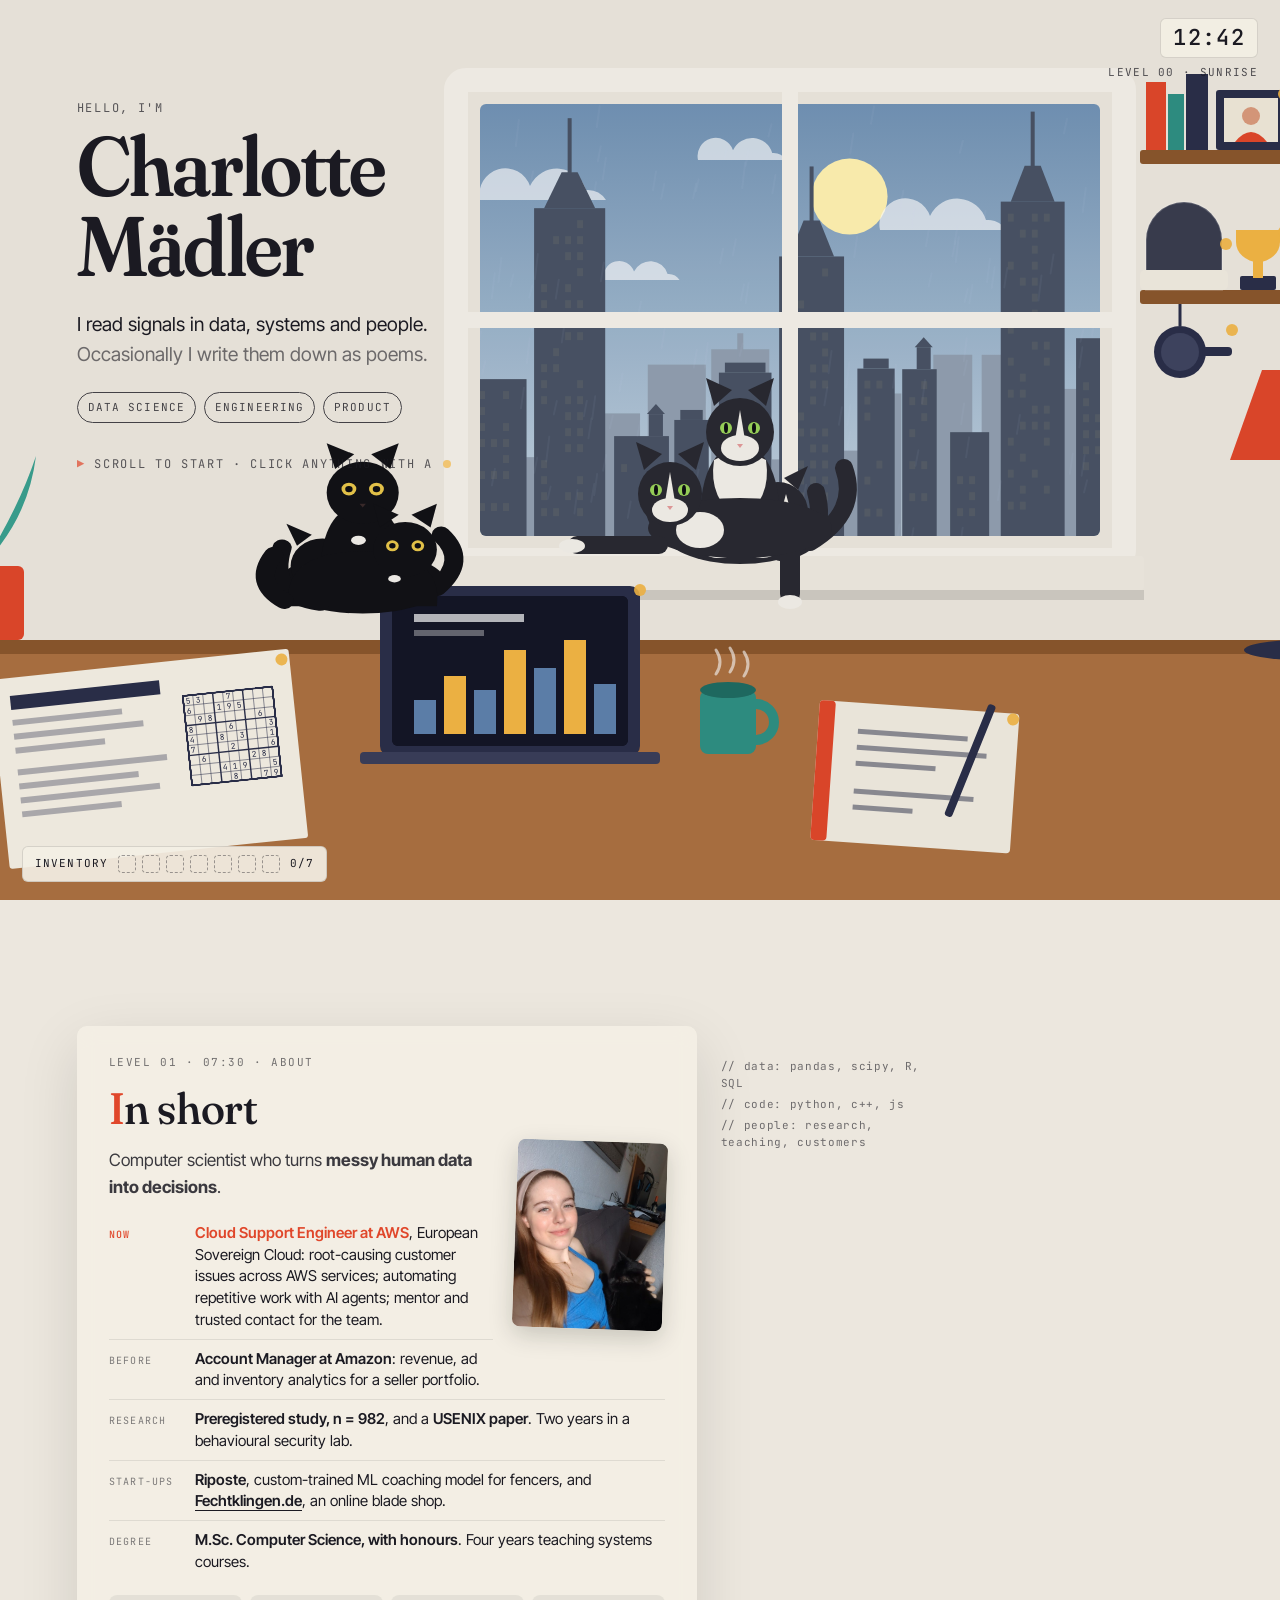
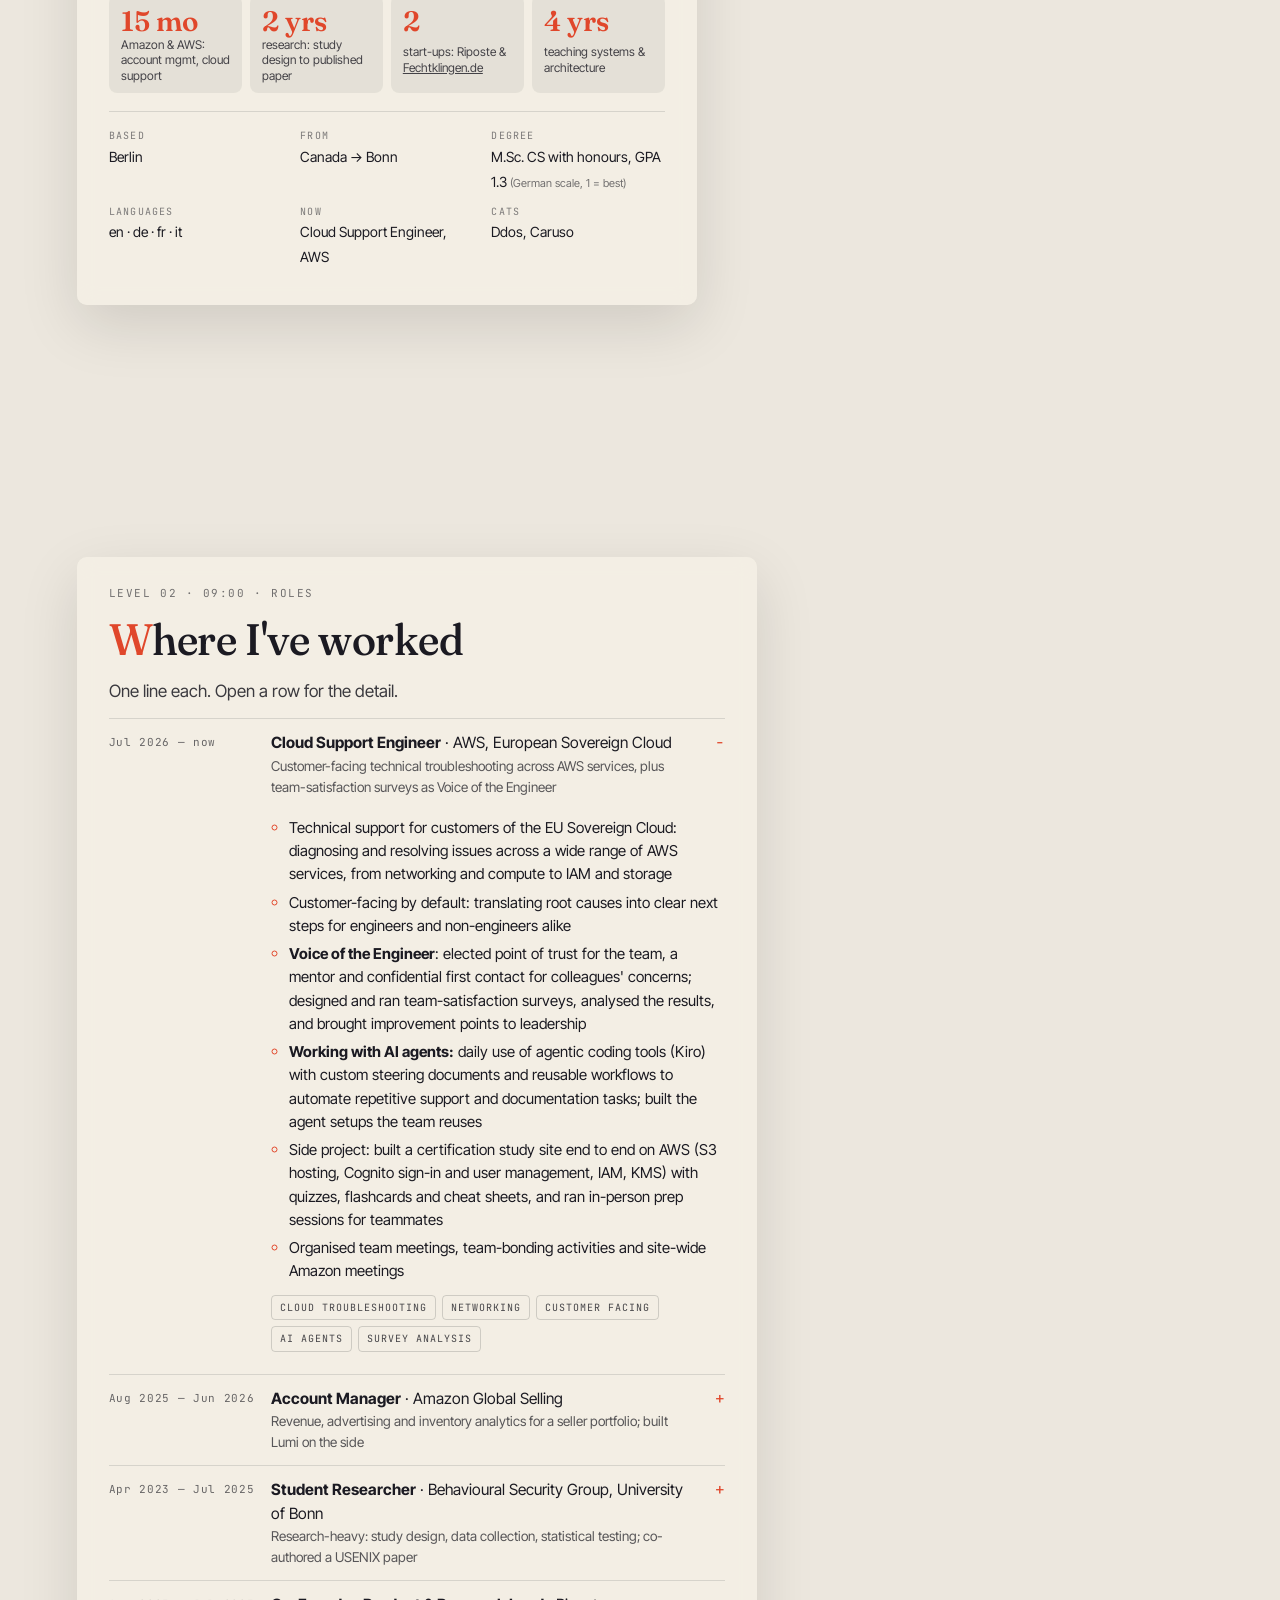
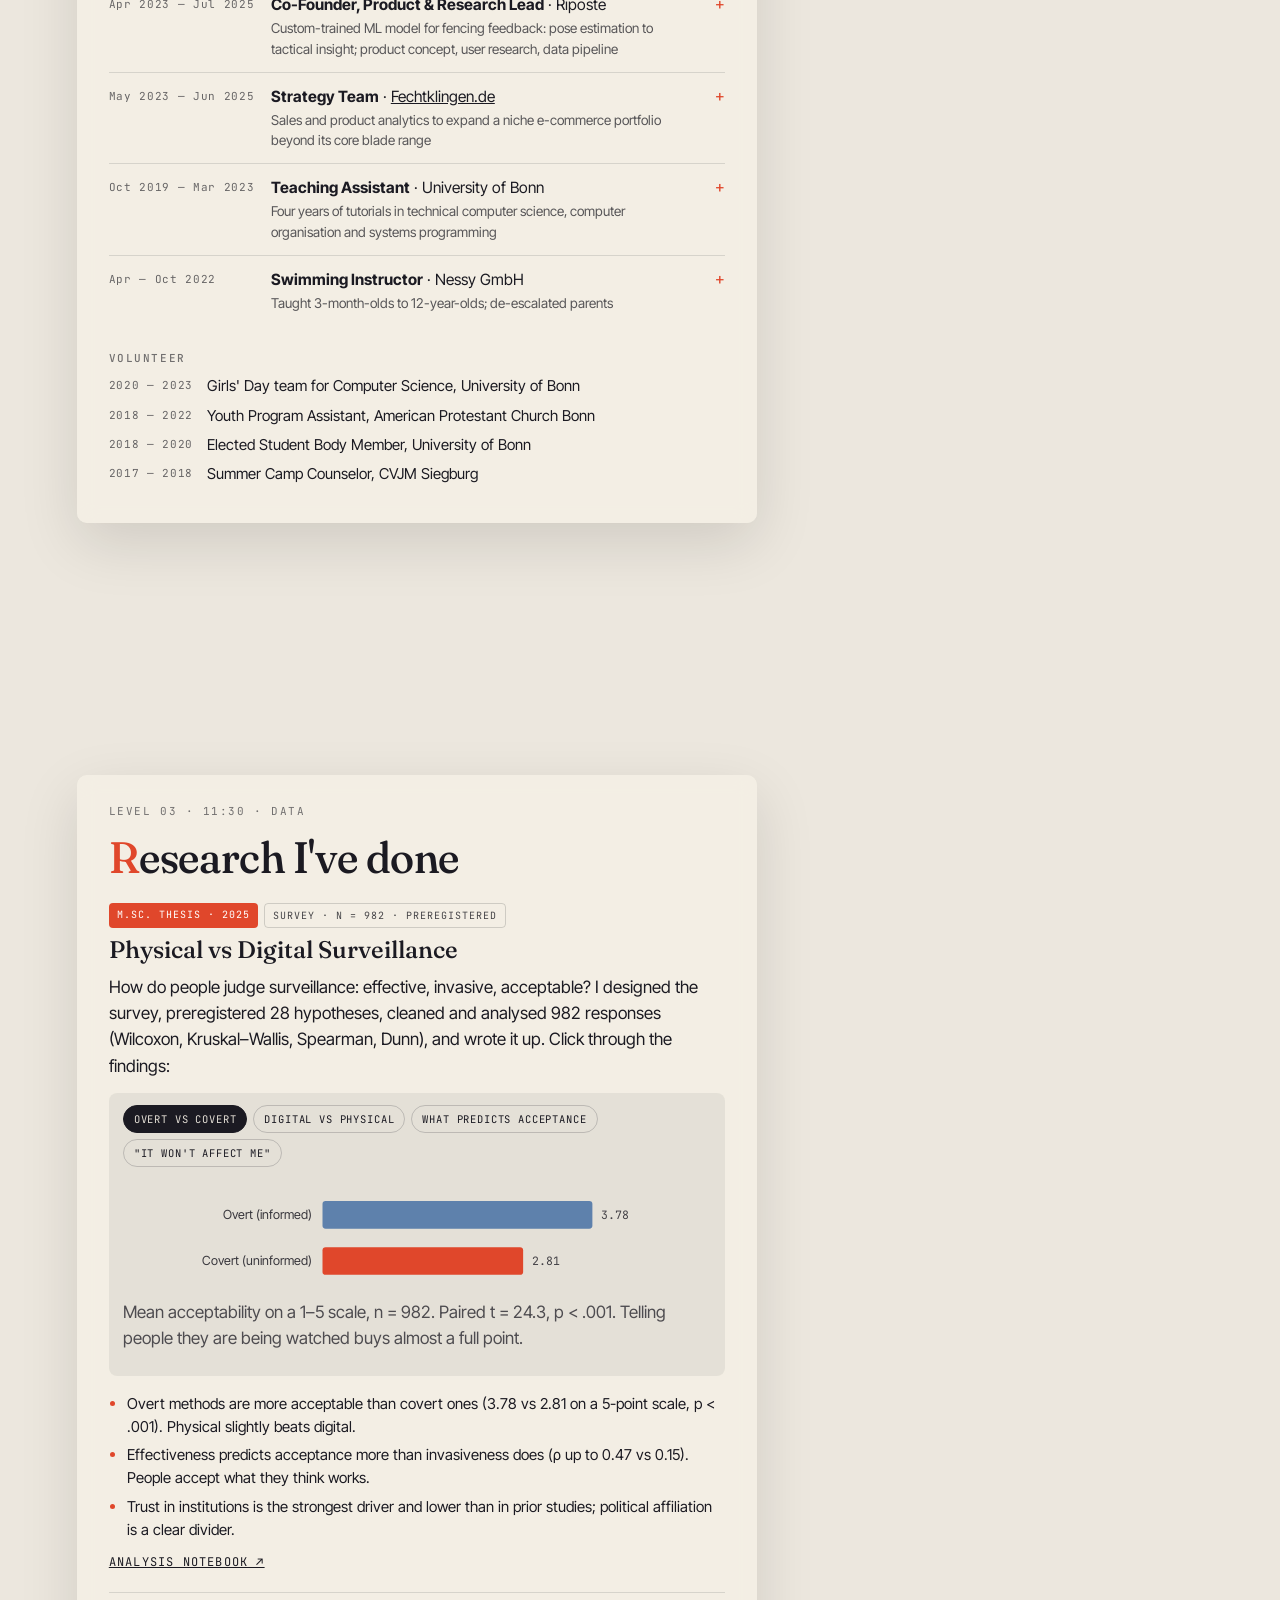
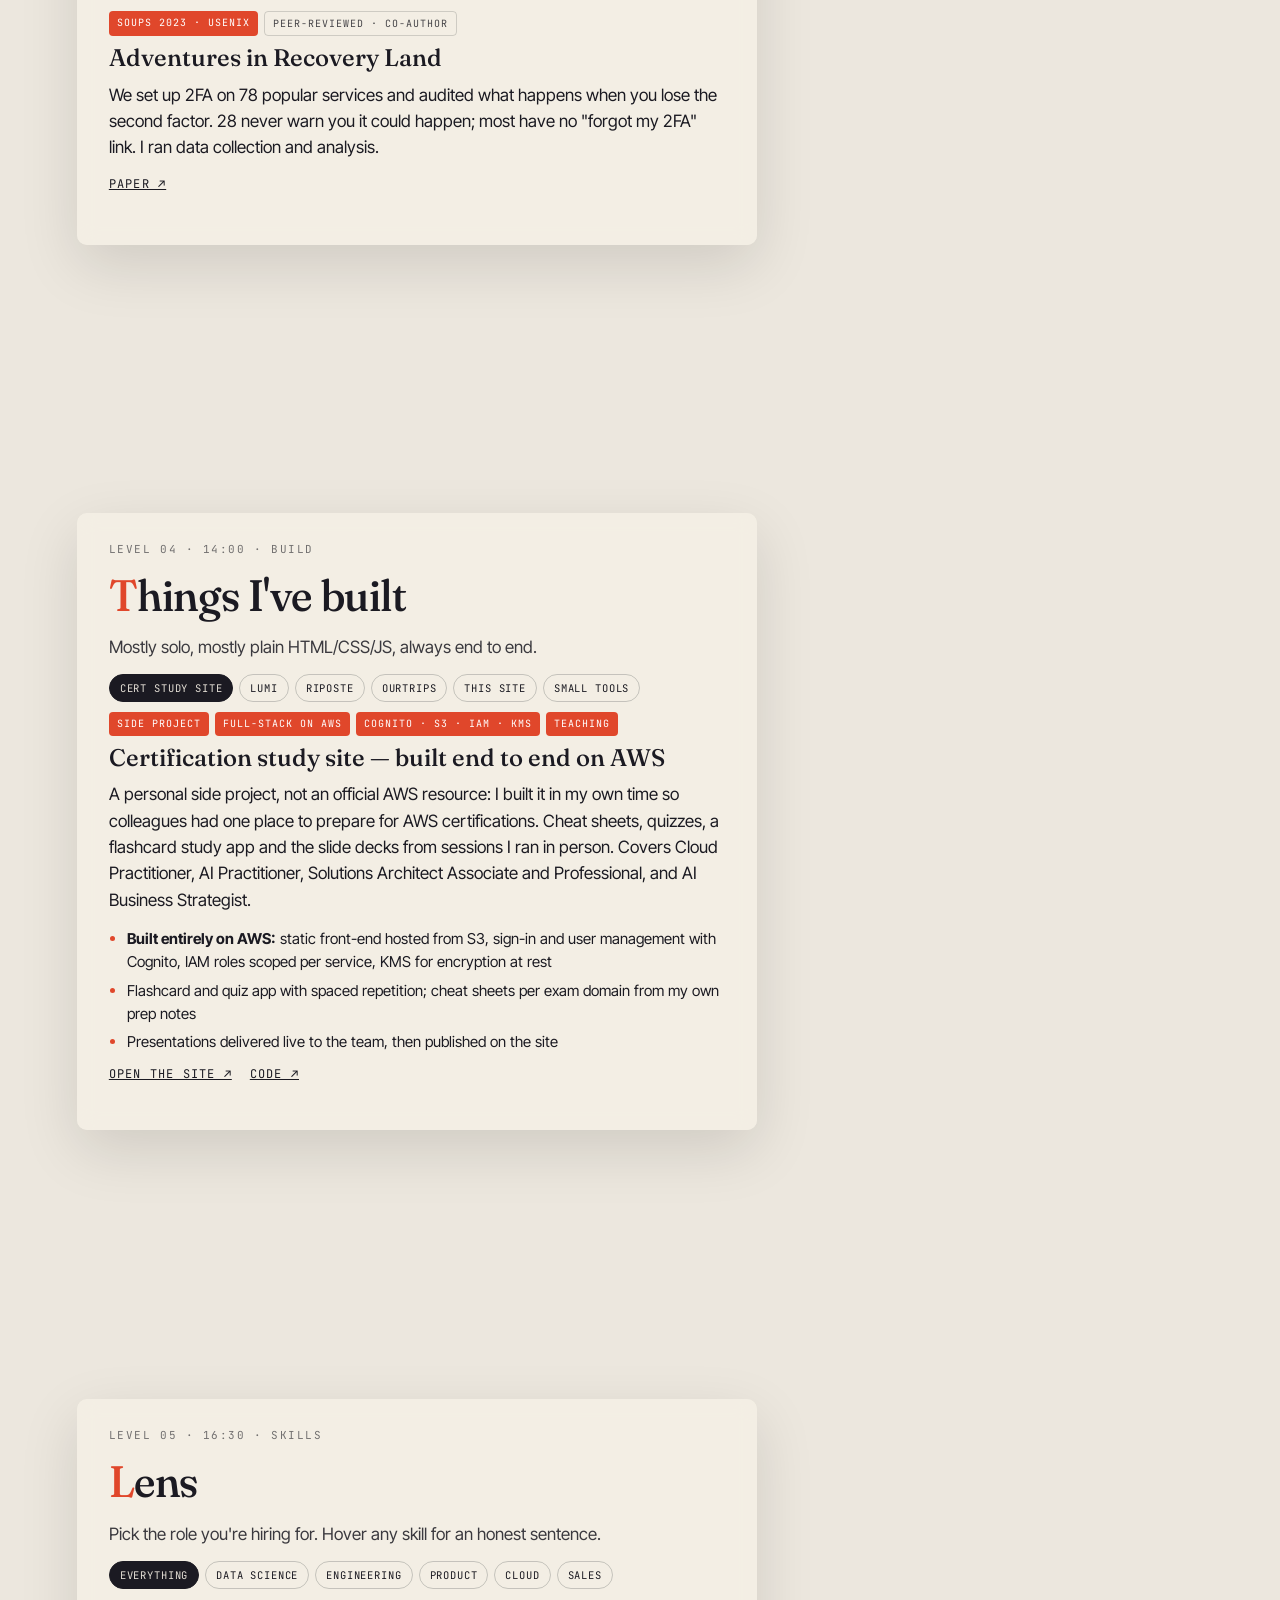
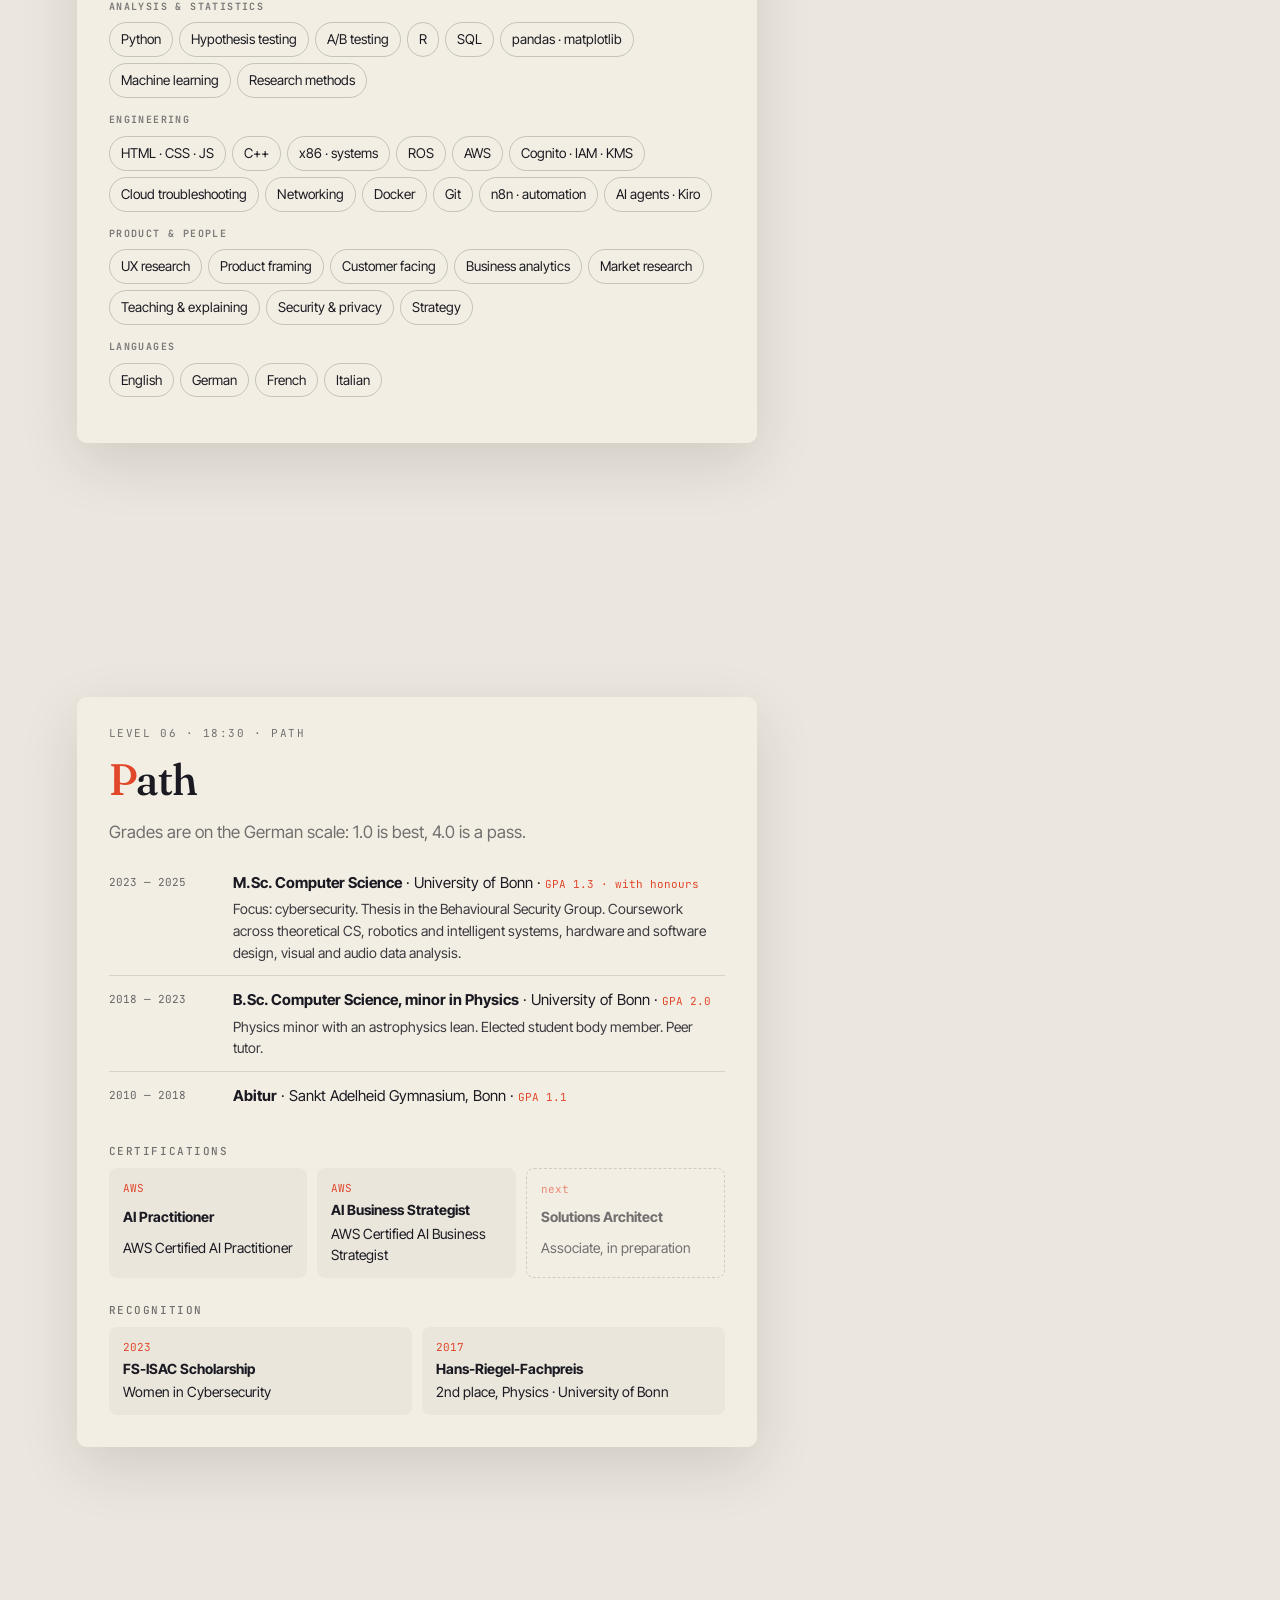
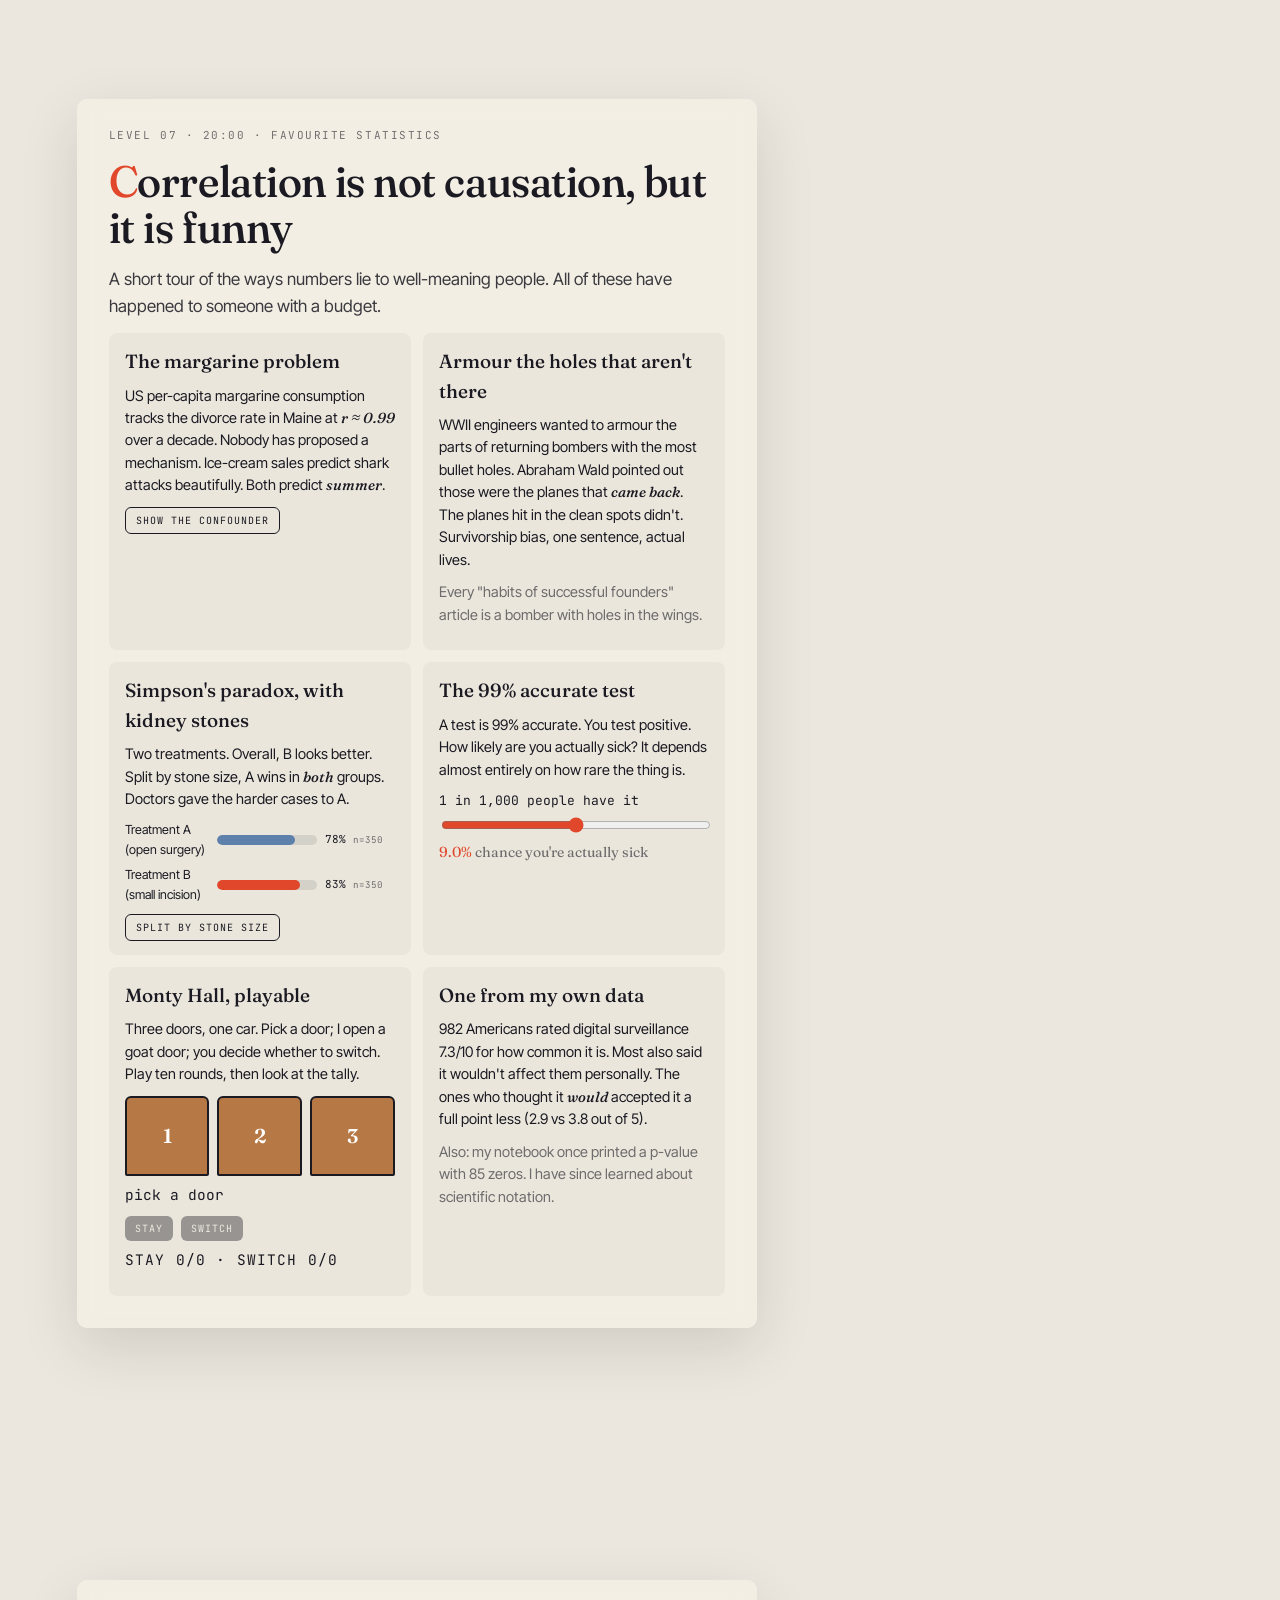
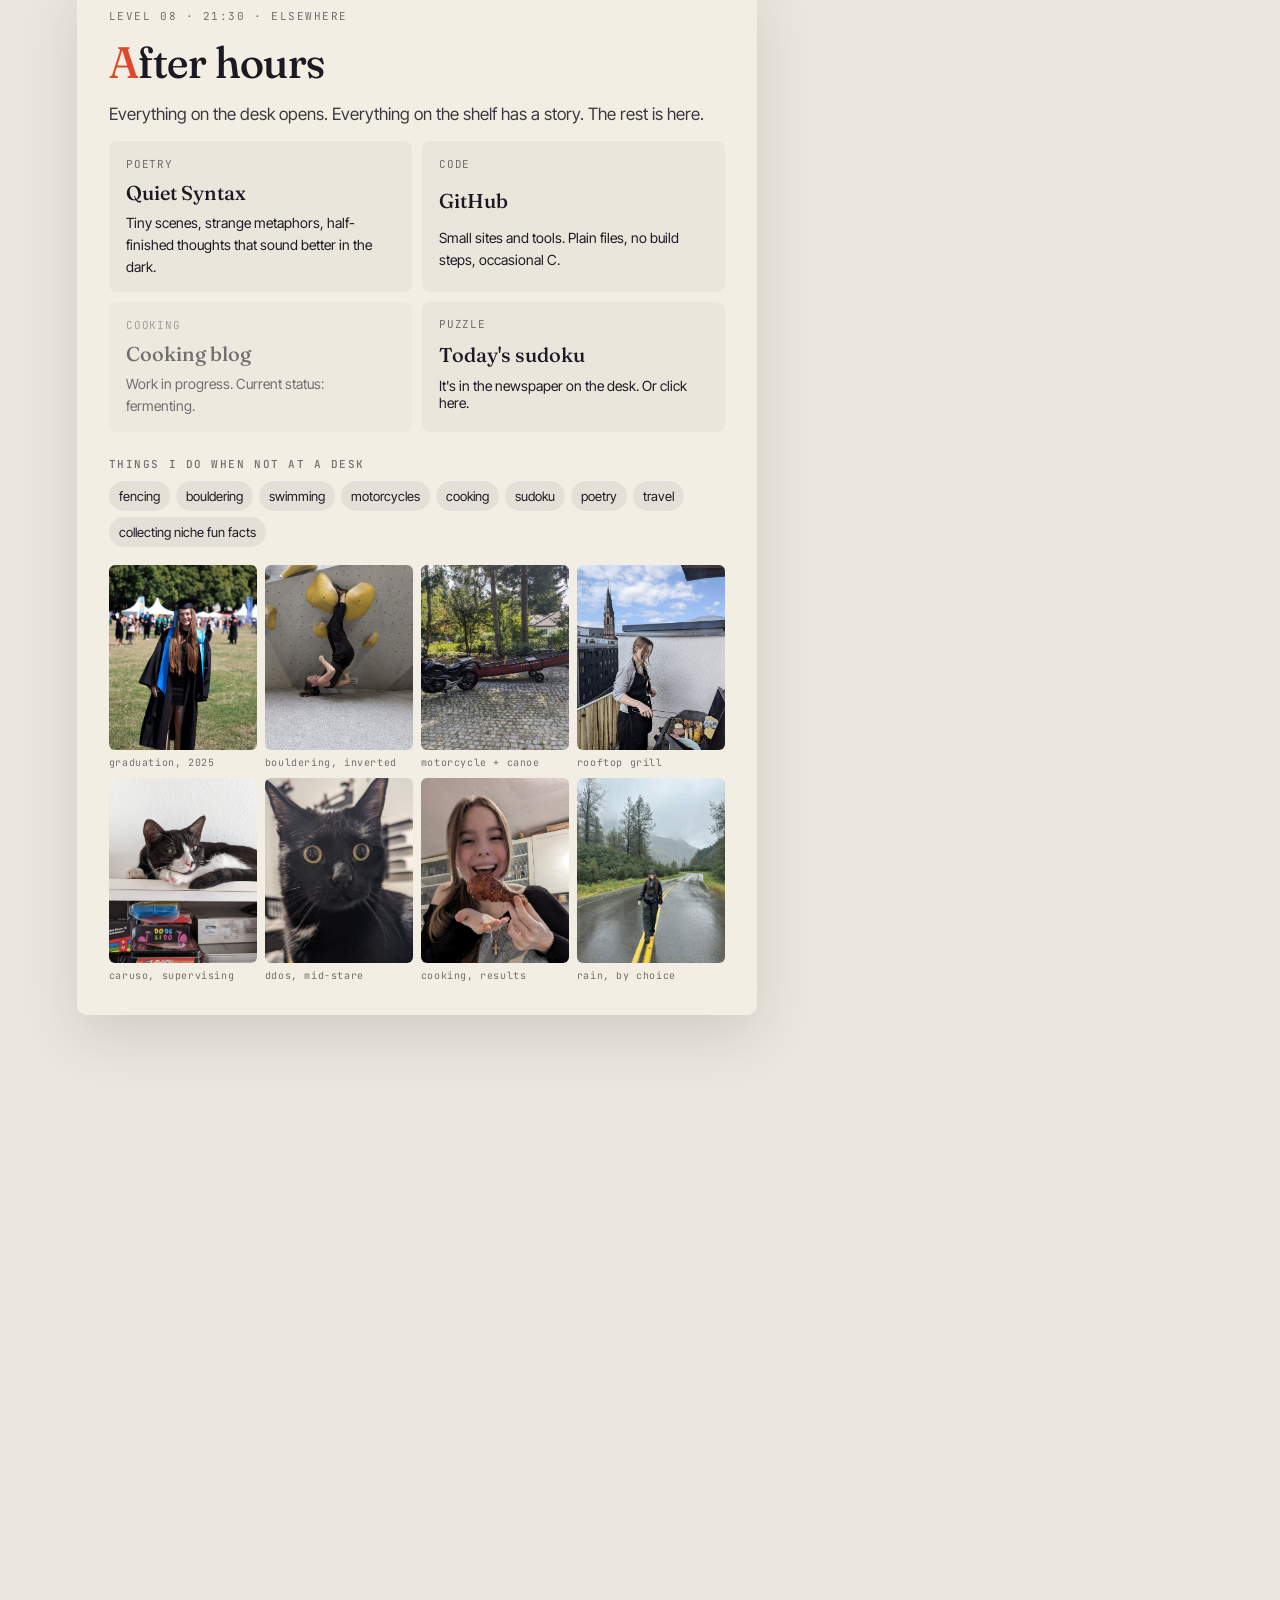
==== commit 74fc5820: "AWS build credit to cert study site, now first project tab; drop Instagram script" ====
--- a/index.html
+++ b/index.html
@@ -350,7 +350,7 @@
       <p class="lede">Computer scientist who turns <strong>messy human data into decisions</strong>.</p>
       <ul class="short">
         <li><span class="now">Now</span><span class="t"><strong>Cloud Support Engineer at AWS</strong>, European Sovereign Cloud: root-causing customer issues across AWS services; automating repetitive work with AI agents; mentor and trusted contact for the team.</span></li>
-        <li><span class="k">Before</span><span class="t"><strong>Account Manager at Amazon</strong>: revenue, ad and inventory analytics for a seller portfolio; built <strong>Lumi</strong>, a training simulator, end to end on AWS.</span></li>
+        <li><span class="k">Before</span><span class="t"><strong>Account Manager at Amazon</strong>: revenue, ad and inventory analytics for a seller portfolio.</span></li>
         <li><span class="k">Research</span><span class="t"><strong>Preregistered study, n = 982</strong>, and a <strong>USENIX paper</strong>. Two years in a behavioural security lab.</span></li>
         <li><span class="k">Start-ups</span><span class="t"><strong>Riposte</strong>, custom-trained ML coaching model for fencers, and <strong><a href="https://fechtklingen.de/en" target="_blank" rel="noopener">Fechtklingen.de</a></strong>, an online blade shop.</span></li>
         <li><span class="k">Degree</span><span class="t"><strong>M.Sc. Computer Science, with honours</strong>. Four years teaching systems courses.</span></li>
@@ -398,7 +398,7 @@
               <li>Customer-facing by default: translating root causes into clear next steps for engineers and non-engineers alike</li>
               <li><strong>Voice of the Engineer</strong>: elected point of trust for the team, a mentor and confidential first contact for colleagues' concerns; designed and ran team-satisfaction surveys, analysed the results, and brought improvement points to leadership</li>
               <li><strong>Working with AI agents:</strong> daily use of agentic coding tools (Kiro) with custom steering documents and reusable workflows to automate repetitive support and documentation tasks; built the agent setups the team reuses</li>
-              <li>Side project: built a certification study site (cheat sheets, quizzes, flashcards) and ran in-person prep sessions for teammates</li>
+              <li>Side project: built a certification study site end to end on AWS (S3 hosting, Cognito sign-in and user management, IAM, KMS) with quizzes, flashcards and cheat sheets, and ran in-person prep sessions for teammates</li>
               <li>Organised team meetings, team-bonding activities and site-wide Amazon meetings</li>
             </ul>
             <div class="case-meta"><span class="tag ghost">cloud troubleshooting</span><span class="tag ghost">networking</span><span class="tag ghost">customer facing</span><span class="tag ghost">ai agents</span><span class="tag ghost">survey analysis</span></div>
@@ -418,7 +418,7 @@
               <li><strong>Inventory:</strong> stock-level and sell-through analysis, out-of-stock risk and restock timing, lost-sales estimates</li>
               <li><strong>Marketing strategy:</strong> per-account growth plans built from the numbers above: catalogue expansion, pricing, promotions, prioritised by expected revenue impact</li>
               <li><strong>Portfolio management:</strong> lead identification and prioritisation across accounts; regular business reviews with sellers</li>
-              <li>Built <strong>Lumi</strong>, an interactive pitch-call simulator, end to end on AWS: S3/CloudFront hosting, Cognito sign-in and user management, IAM, KMS; n8n workflows; AWS speech + knowledge-base services; scoring framework</li>
+              <li>Built <strong>Lumi</strong>, an interactive pitch-call simulator (front-end, n8n workflows, AWS speech + knowledge base, scoring framework)</li>
             </ul>
             <div class="case-meta"><span class="tag ghost">revenue analysis</span><span class="tag ghost">A/B testing</span><span class="tag ghost">keyword analysis</span><span class="tag ghost">inventory analytics</span><span class="tag ghost">excel · sql</span></div>
           </div>
@@ -573,33 +573,32 @@
 
       <div class="tabs" id="buildTabs">
         <div class="tab-list" role="tablist">
-          <button class="tab is-on" data-tab="lumi">Lumi</button>
-          <button class="tab" data-tab="certhub">Cert study site</button>
+          <button class="tab is-on" data-tab="certhub">Cert study site</button>
+          <button class="tab" data-tab="lumi">Lumi</button>
           <button class="tab" data-tab="riposte">Riposte</button>
           <button class="tab" data-tab="trips">OurTrips</button>
           <button class="tab" data-tab="site">This site</button>
           <button class="tab" data-tab="small">Small tools</button>
         </div>
 
-        <div class="tab-pane is-on" data-pane="lumi">
-          <div class="case-meta"><span class="tag">product</span><span class="tag">full-stack on AWS</span><span class="tag">Cognito · S3 · IAM · KMS</span><span class="tag">n8n</span></div>
+        <div class="tab-pane" data-pane="lumi">
+          <div class="case-meta"><span class="tag">product</span><span class="tag">front-end</span><span class="tag">AWS</span><span class="tag">n8n</span></div>
           <h3>Lumi — pitch-call training simulator</h3>
           <p>Built at Amazon to practise seller pitch calls against a simulated counterpart. I designed the user flow, conversation structure and scoring framework, built the front-end, automated the workflows in n8n, and integrated AWS services for speech, knowledge-base retrieval and near real-time dialogue.</p>
           <ul class="bullets">
-            <li><strong>Built entirely on AWS:</strong> static front-end hosted from S3 behind CloudFront, sign-in and user management with Cognito, IAM roles scoped per service, KMS for encryption at rest</li>
             <li>Front-end: HTML/CSS/JS, UI prototype through to working tool</li>
             <li>Back-end: n8n workflows orchestrating AWS speech and knowledge-base services for near real-time dialogue</li>
             <li>Scoring: rubric-based feedback after every simulated call</li>
           </ul>
         </div>
 
-        <div class="tab-pane" data-pane="certhub">
-          <div class="case-meta"><span class="tag">side project</span><span class="tag">teaching</span><span class="tag">plain JS</span></div>
-          <h3>Certification study site — a side project for my team</h3>
+        <div class="tab-pane is-on" data-pane="certhub">
+          <div class="case-meta"><span class="tag">side project</span><span class="tag">full-stack on AWS</span><span class="tag">Cognito · S3 · IAM · KMS</span><span class="tag">teaching</span></div>
+          <h3>Certification study site — built end to end on AWS</h3>
           <p>A personal side project, not an official AWS resource: I built it in my own time so colleagues had one place to prepare for AWS certifications. Cheat sheets, quizzes, a flashcard study app and the slide decks from sessions I ran in person. Covers Cloud Practitioner, AI Practitioner, Solutions Architect Associate and Professional, and AI Business Strategist.</p>
           <ul class="bullets">
-            <li>Flashcard and quiz app with spaced repetition, no backend, works offline</li>
-            <li>Cheat sheets per exam domain, written from my own prep notes</li>
+            <li><strong>Built entirely on AWS:</strong> static front-end hosted from S3, sign-in and user management with Cognito, IAM roles scoped per service, KMS for encryption at rest</li>
+            <li>Flashcard and quiz app with spaced repetition; cheat sheets per exam domain from my own prep notes</li>
             <li>Presentations delivered live to the team, then published on the site</li>
           </ul>
           <p class="links"><a href="https://charlymae0811.github.io/AIPractitioner/" target="_blank" rel="noopener">open the site ↗</a><a href="https://github.com/CharlyMae0811/AIPractitioner" target="_blank" rel="noopener">code ↗</a></p>
@@ -633,7 +632,6 @@
           <ul class="bullets">
             <li><strong>Meal planner</strong>: weekly plan + shopping list, local-first.</li>
             <li><strong>Event site</strong> for the German team fencing championships in Koblenz.</li>
-            <li><strong>Instagram unfollowers</strong>: a Python script, because the app wouldn't tell me.</li>
           </ul>
           <p class="links"><a href="https://github.com/CharlyMae0811" target="_blank" rel="noopener">all repos ↗</a></p>
         </div>
@@ -679,7 +677,7 @@
             <span class="skill" data-w="data:0 eng:2 product:0 cloud:0 sales:0" data-tip="Systems coursework, robotics, and four years teaching it.">C++</span>
             <span class="skill" data-w="data:0 eng:2 product:0 cloud:1 sales:0" data-tip="Taught computer organisation. Can read a stack frame without crying.">x86 · systems</span>
             <span class="skill" data-w="data:0 eng:2 product:0 cloud:0 sales:0" data-tip="Robotics and intelligent systems coursework.">ROS</span>
-            <span class="skill" data-w="data:1 eng:3 product:1 cloud:3 sales:1" data-tip="Built Lumi end to end on it (S3, CloudFront, Cognito, IAM, KMS), now support it daily. I know how it fails and how to set it up right.">AWS</span>
+            <span class="skill" data-w="data:1 eng:3 product:1 cloud:3 sales:1" data-tip="Built the cert study site end to end on it (S3, Cognito, IAM, KMS), now support it daily. I know how it fails and how to set it up right.">AWS</span>
             <span class="skill" data-w="data:0 eng:3 product:1 cloud:3 sales:0" data-tip="Cognito user pools, IAM roles and policies, KMS keys. Least privilege by default.">Cognito · IAM · KMS</span>
             <span class="skill" data-w="data:0 eng:3 product:1 cloud:3 sales:0" data-tip="EC2, VPC, IAM, S3 and friends. Finding the one misconfigured route table.">Cloud troubleshooting</span>
             <span class="skill" data-w="data:0 eng:3 product:0 cloud:3 sales:0" data-tip="VPCs, subnets, security groups, DNS, peering. Packets have to go somewhere.">Networking</span>
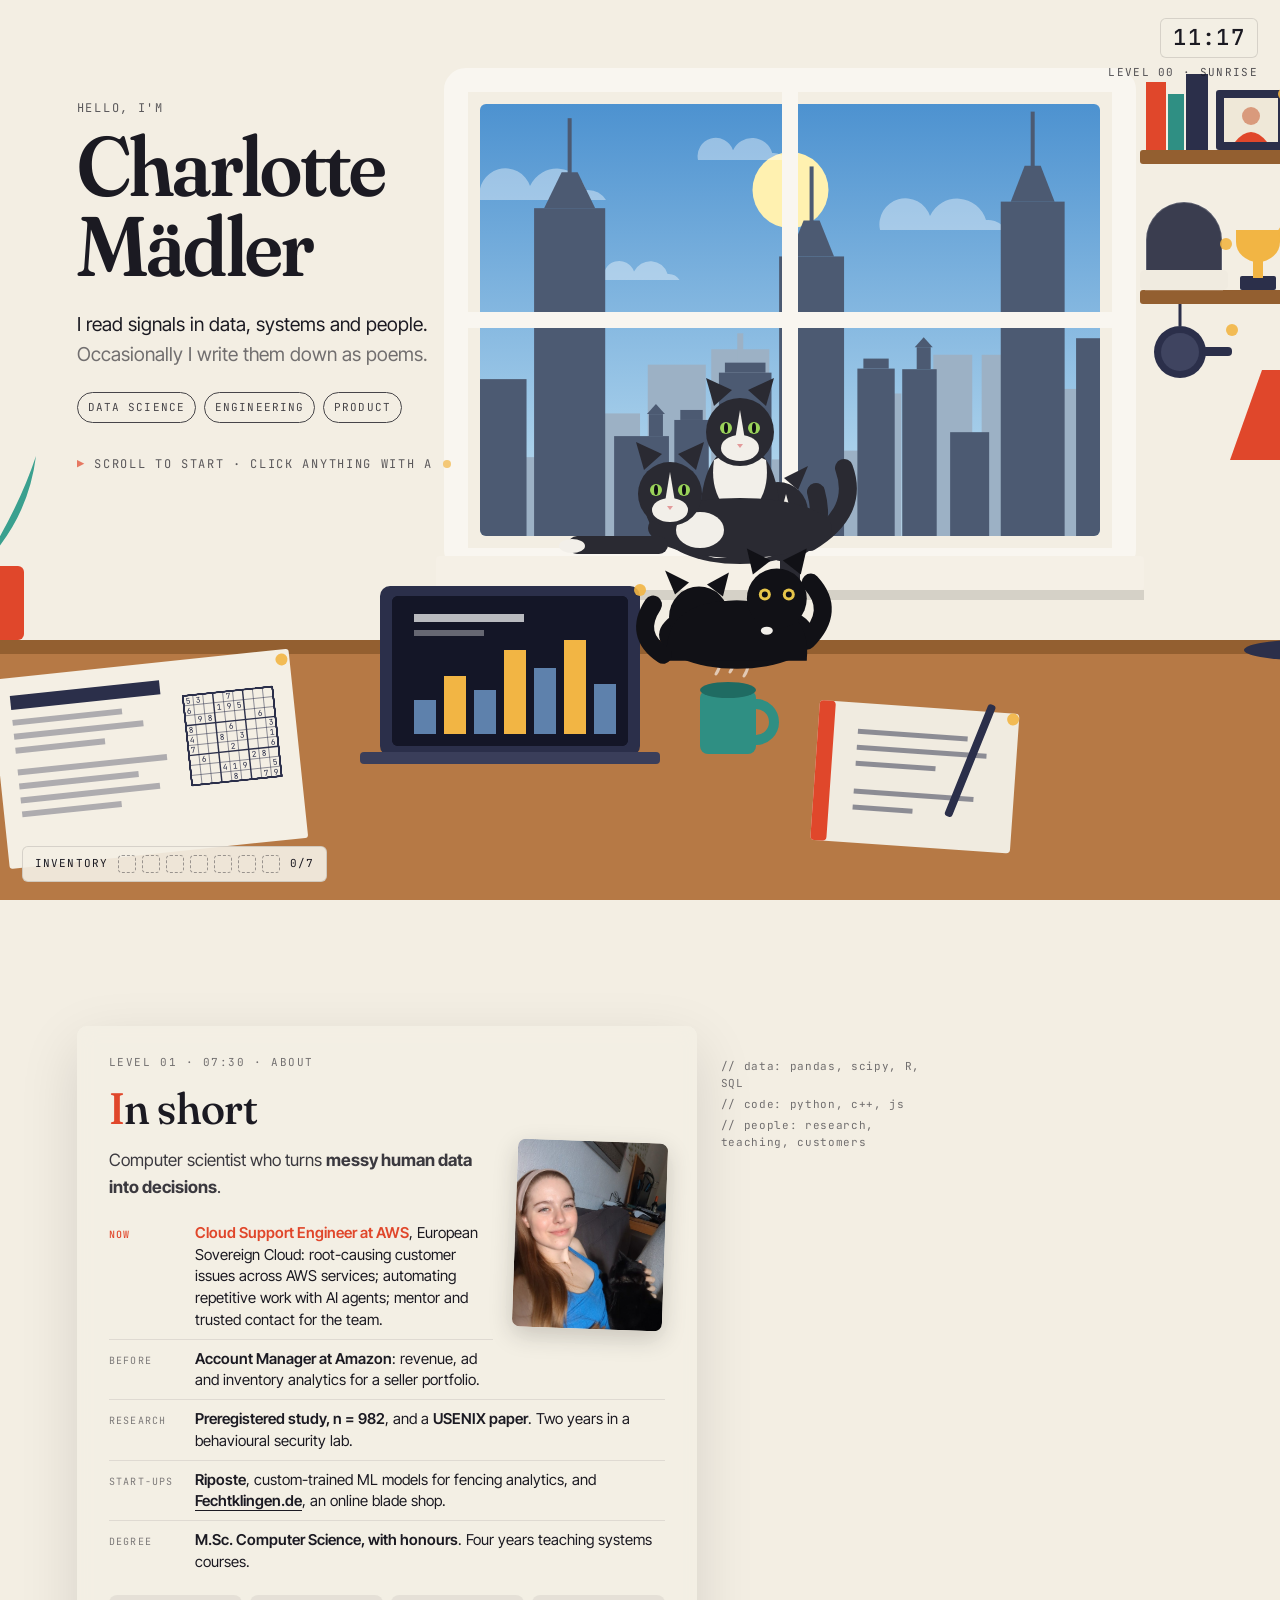
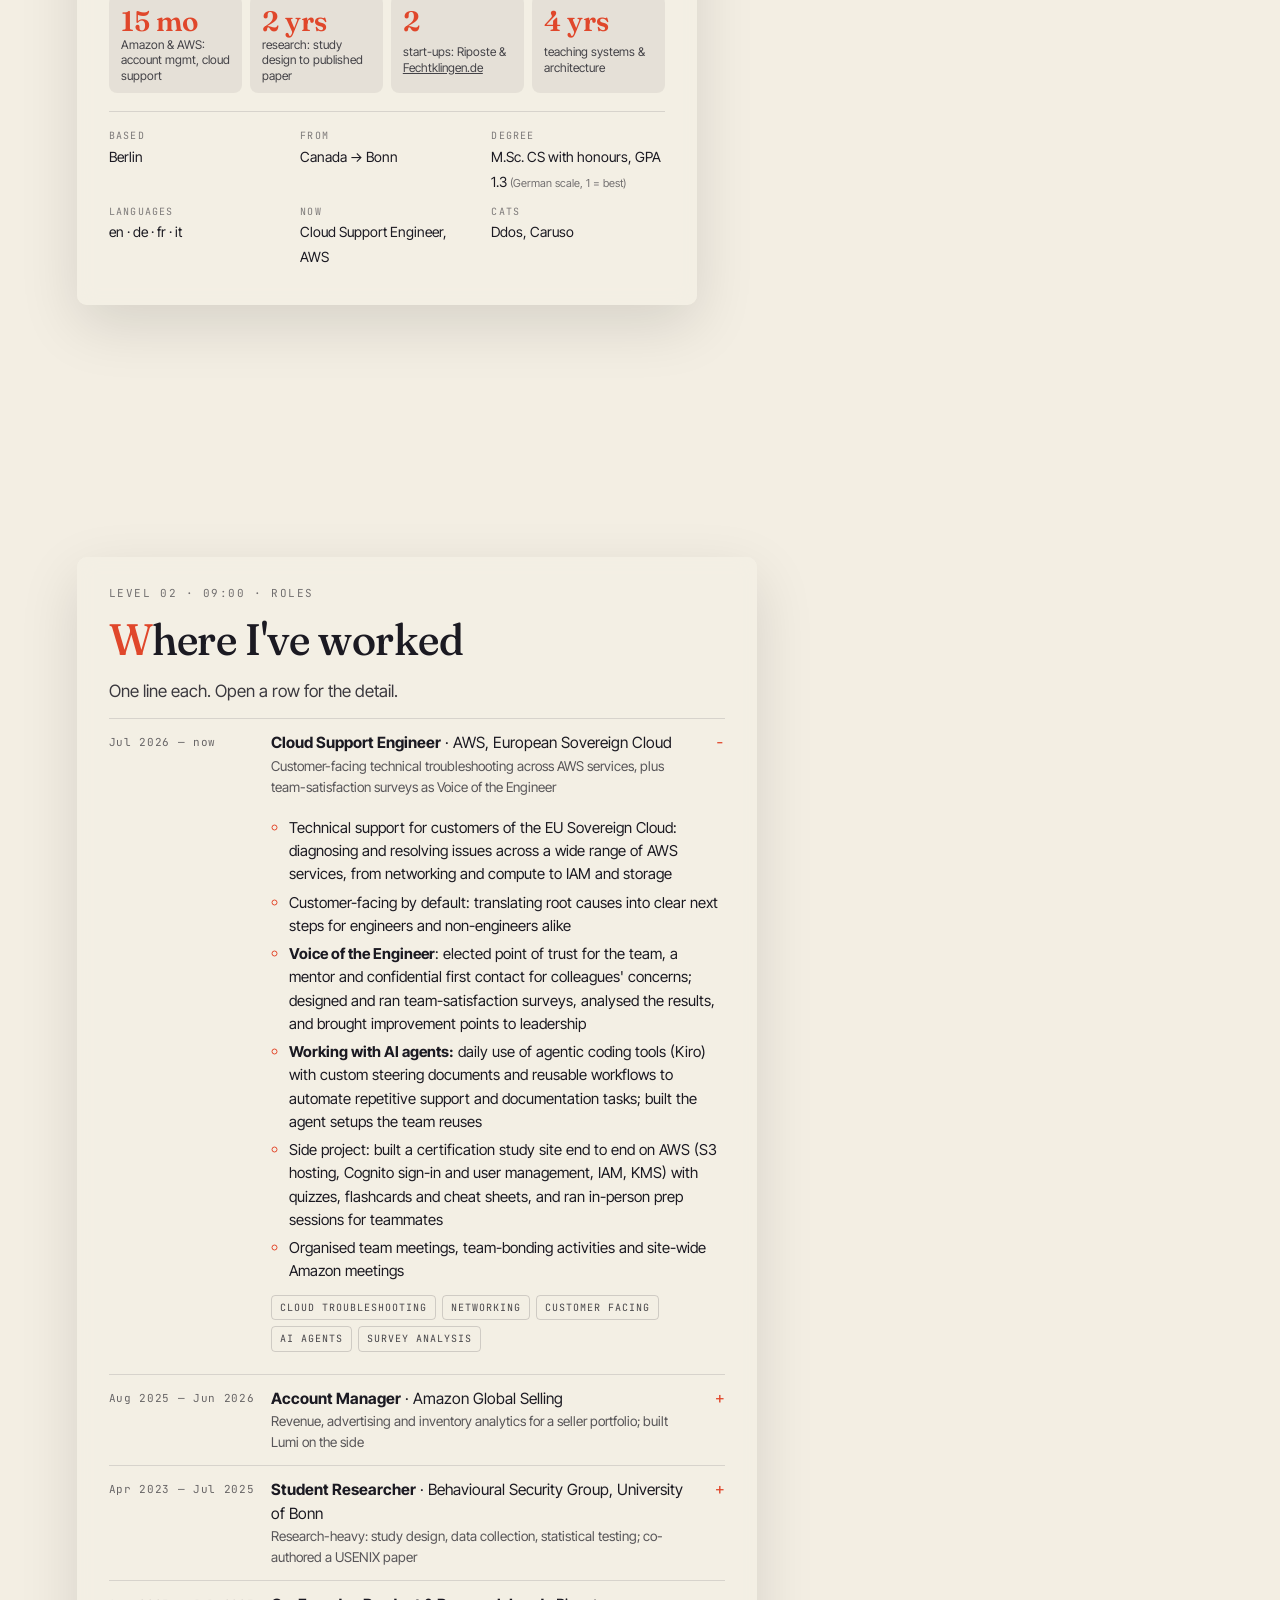
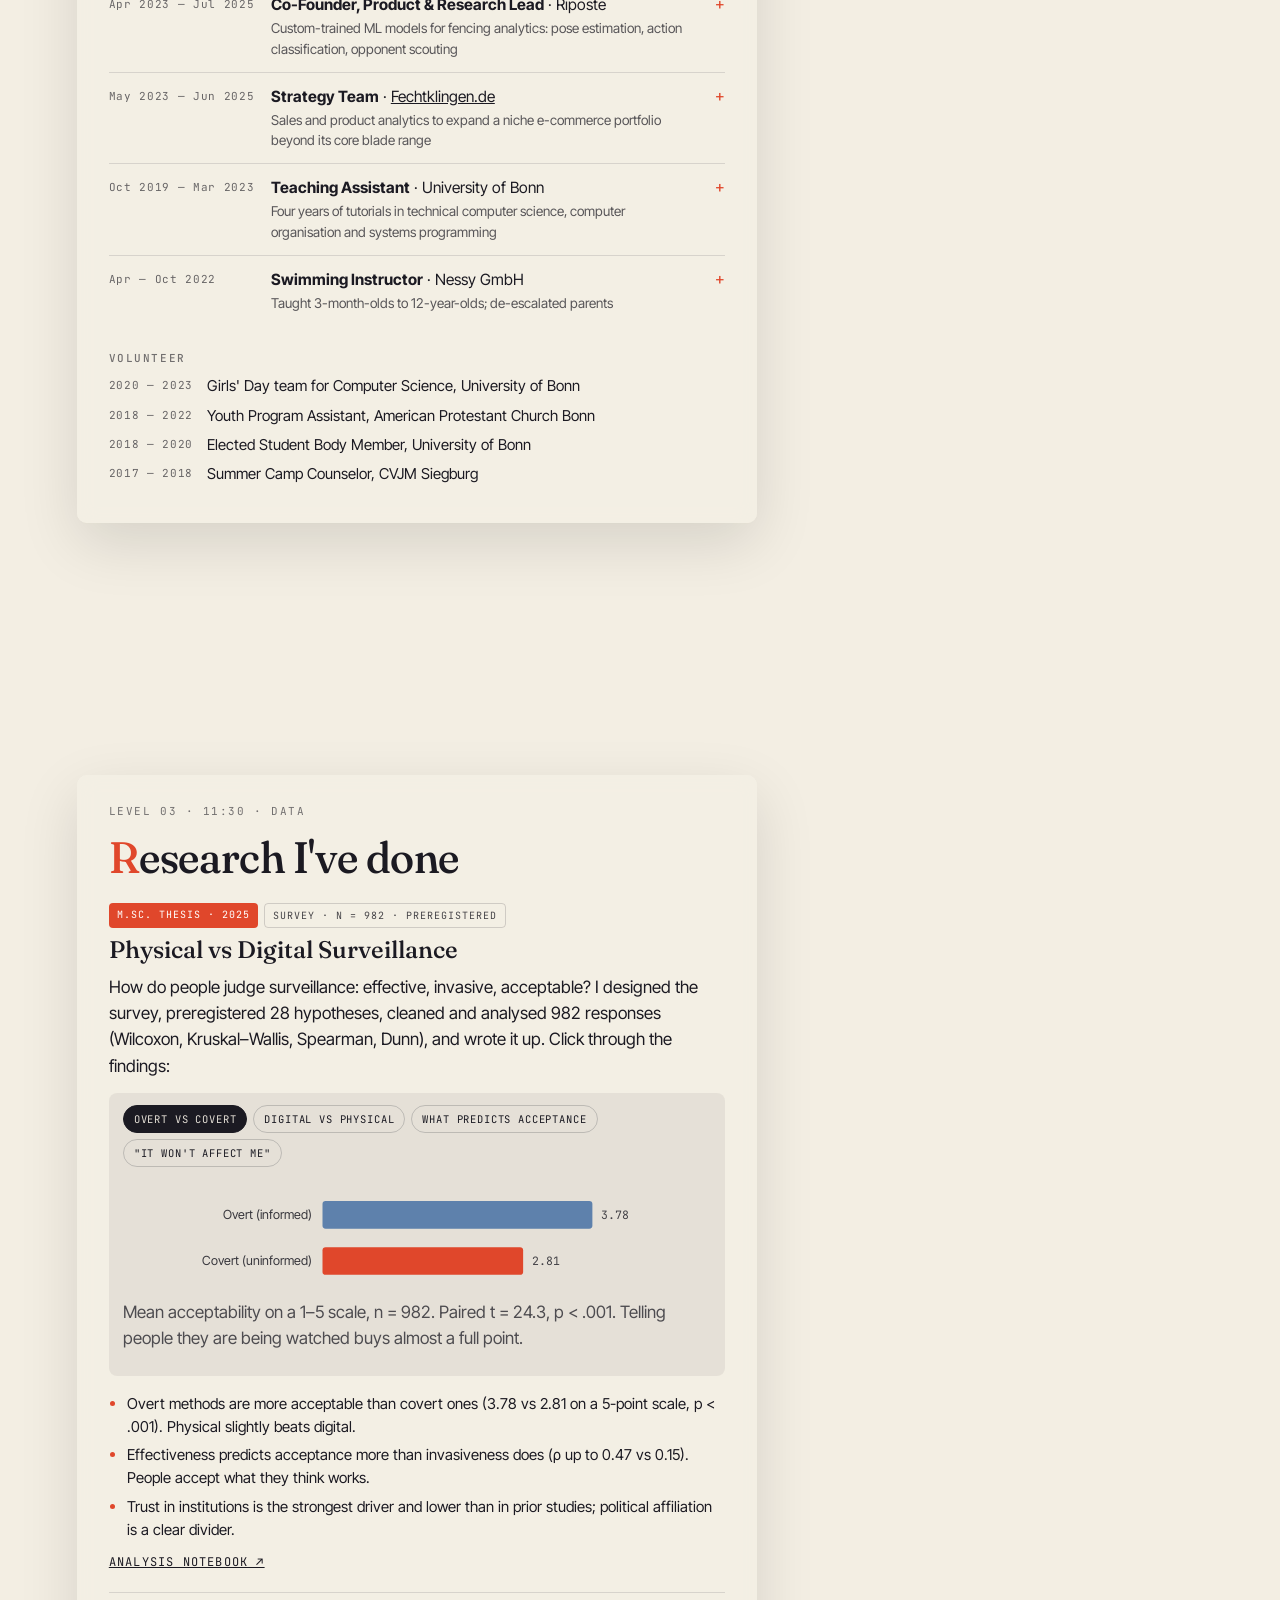
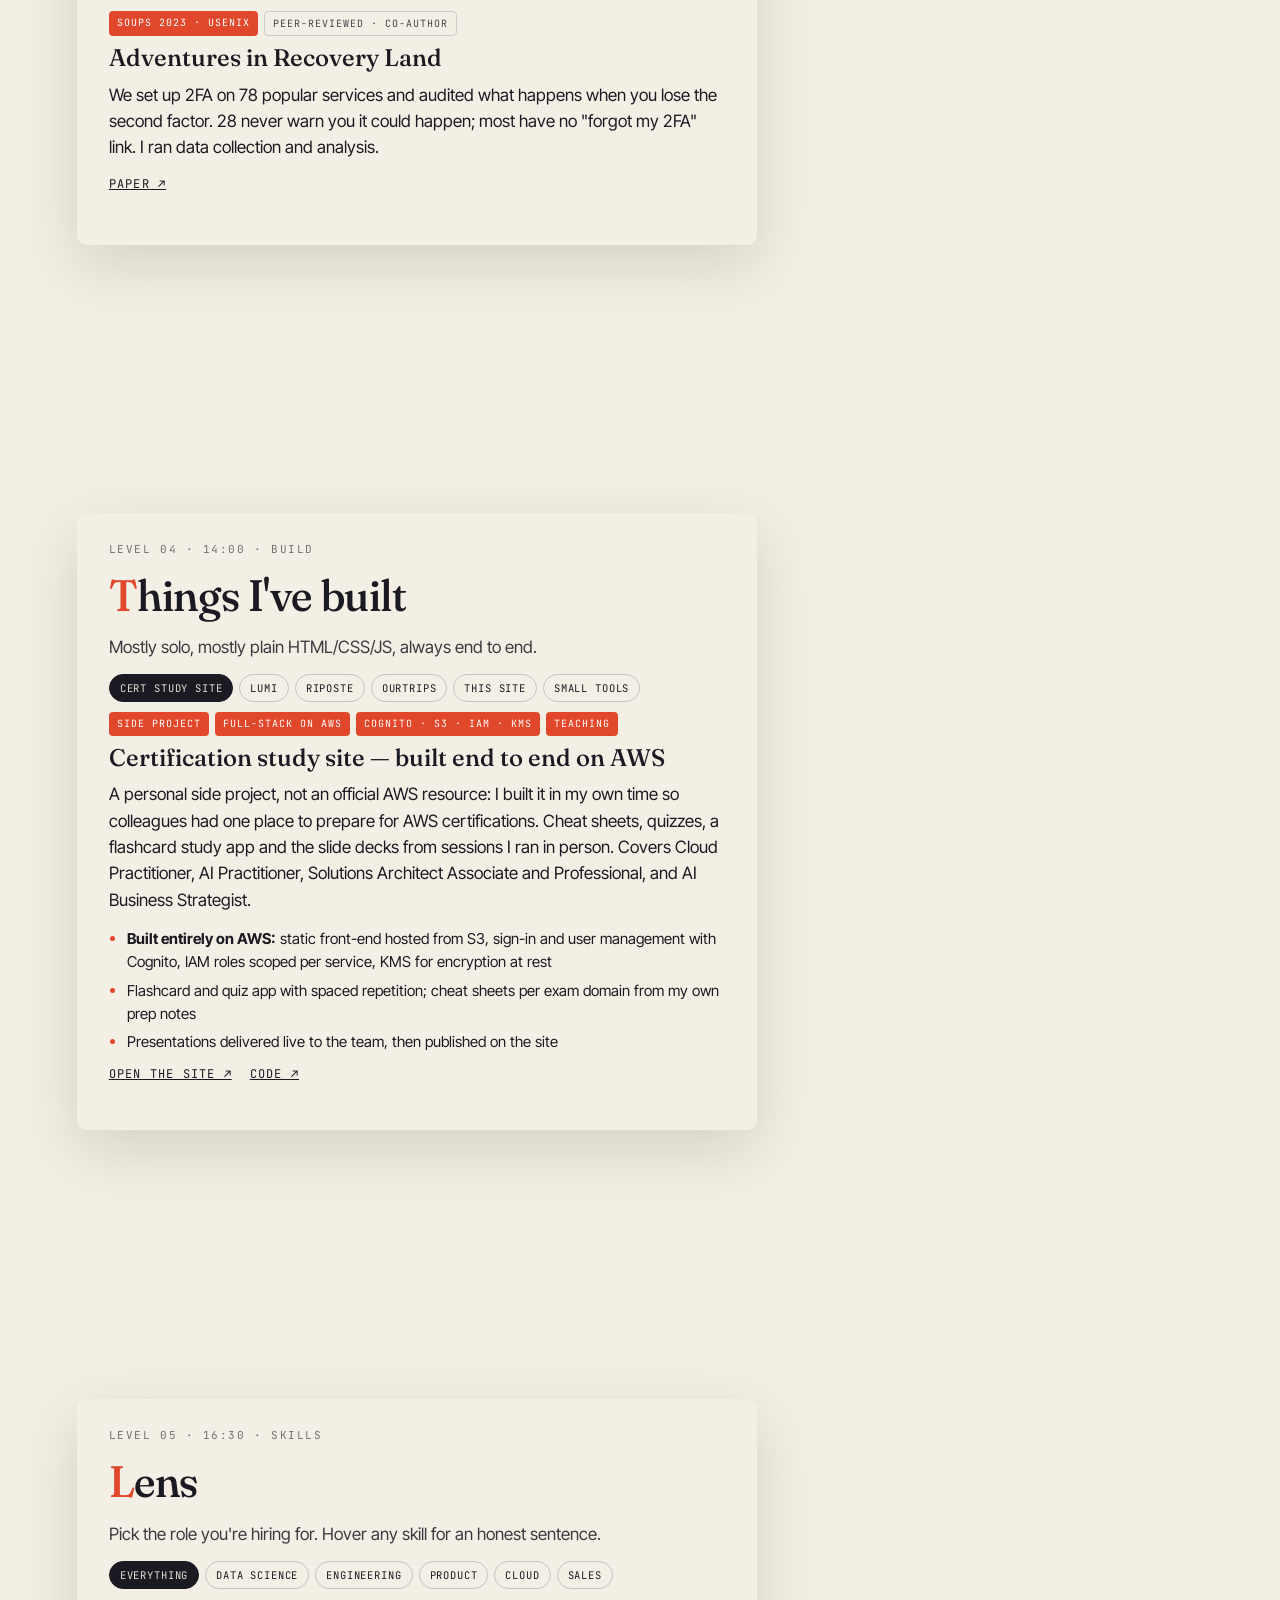
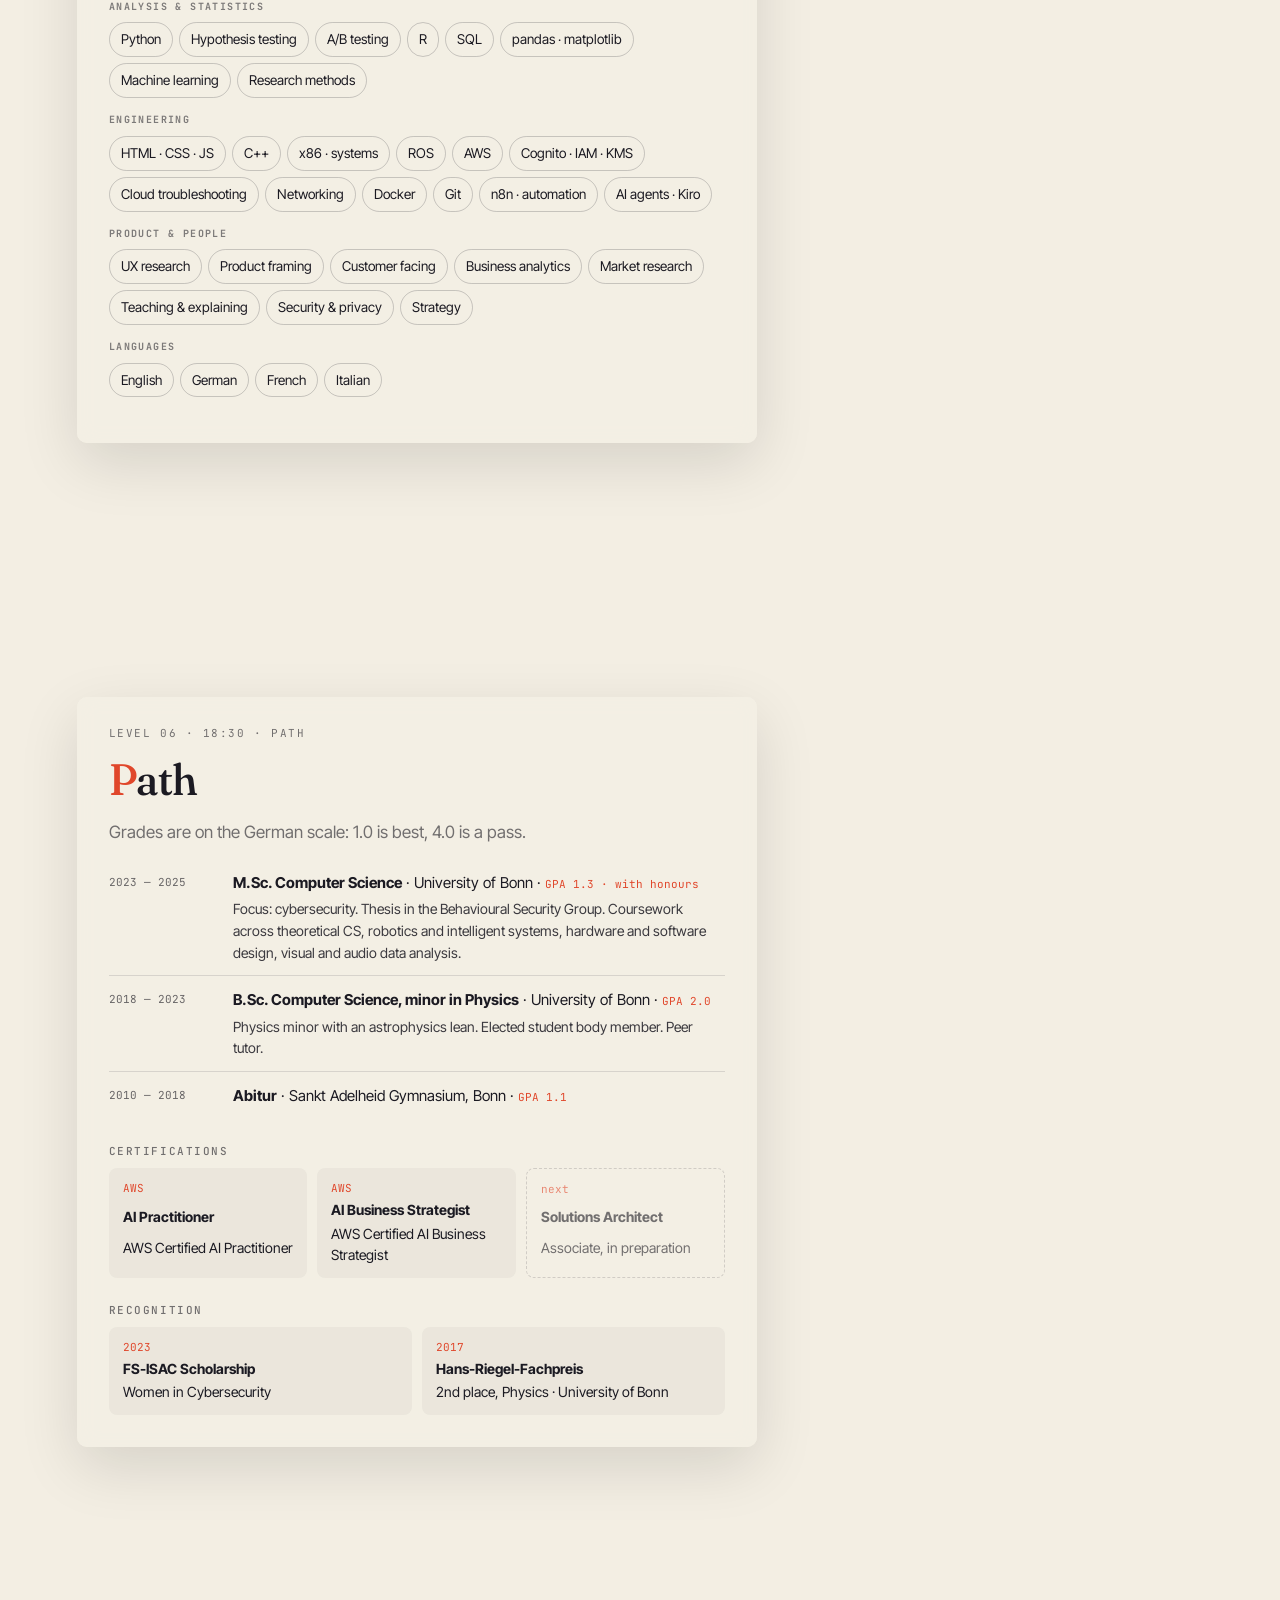
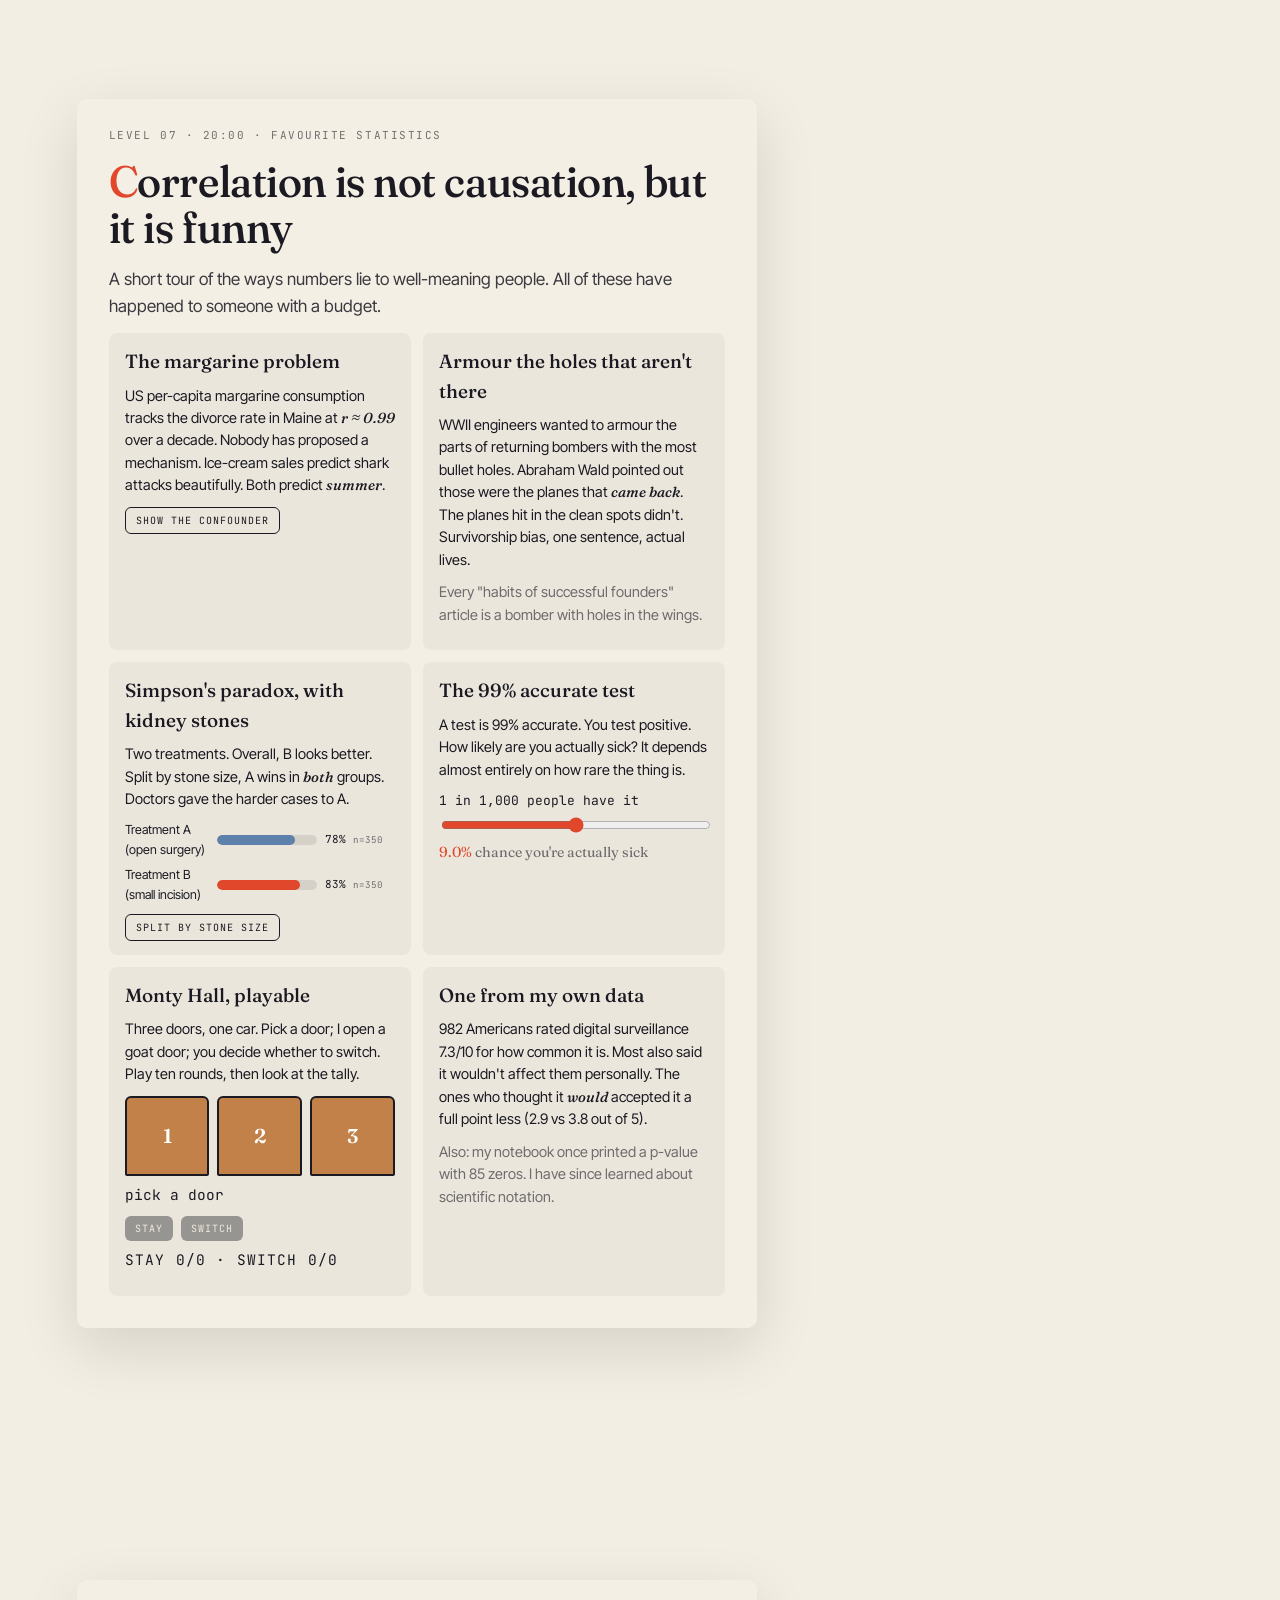
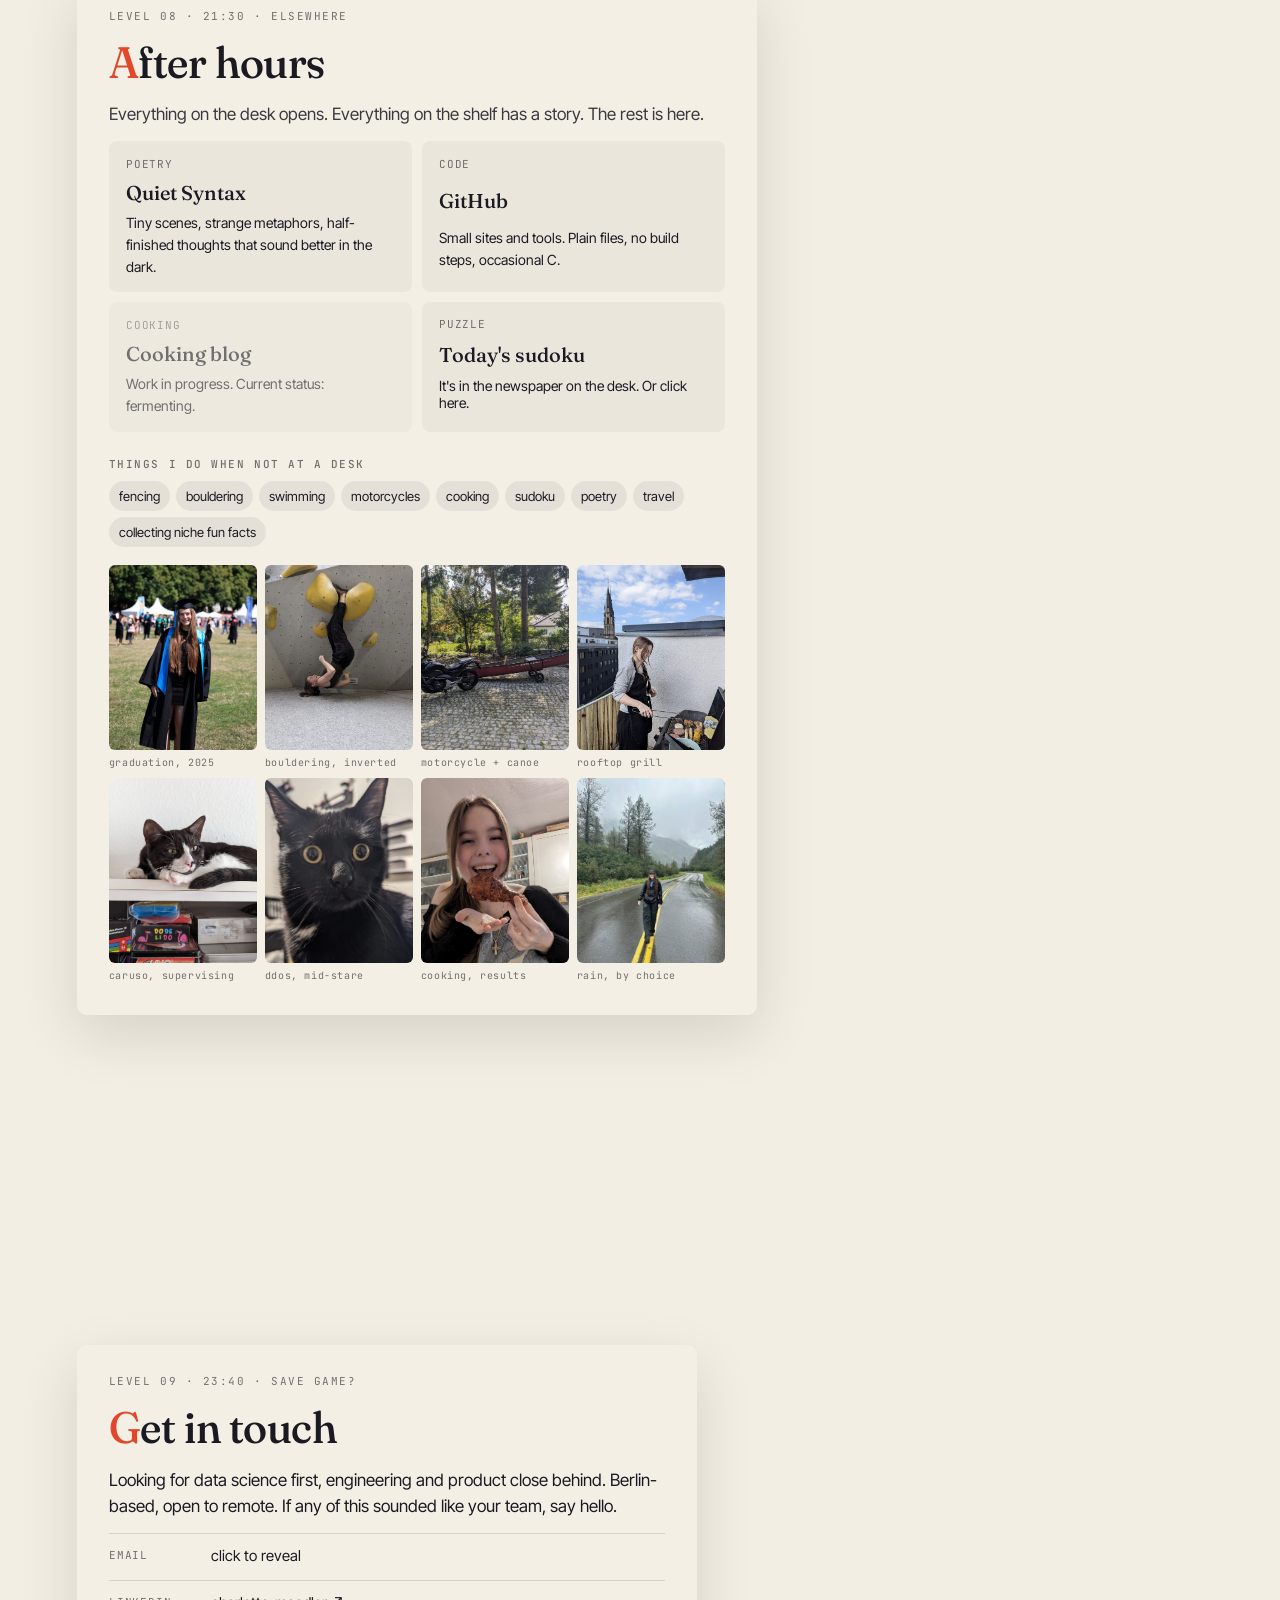
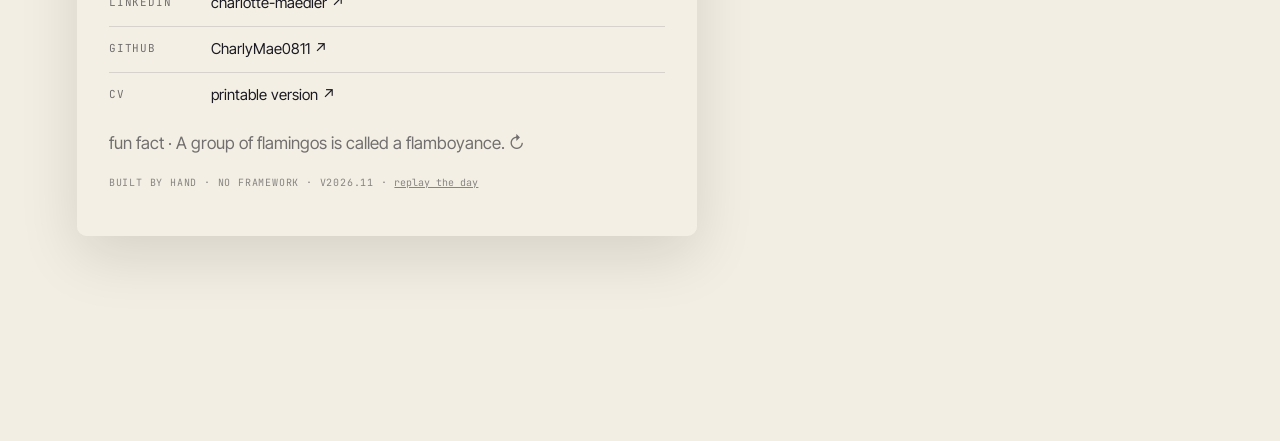
==== commit 958c4195: "Riposte: co-founder corrections (ViTPose, semi-self-supervised, arm/footwork classifiers, Kalman, OC" ====
--- a/index.html
+++ b/index.html
@@ -352,7 +352,7 @@
         <li><span class="now">Now</span><span class="t"><strong>Cloud Support Engineer at AWS</strong>, European Sovereign Cloud: root-causing customer issues across AWS services; automating repetitive work with AI agents; mentor and trusted contact for the team.</span></li>
         <li><span class="k">Before</span><span class="t"><strong>Account Manager at Amazon</strong>: revenue, ad and inventory analytics for a seller portfolio.</span></li>
         <li><span class="k">Research</span><span class="t"><strong>Preregistered study, n = 982</strong>, and a <strong>USENIX paper</strong>. Two years in a behavioural security lab.</span></li>
-        <li><span class="k">Start-ups</span><span class="t"><strong>Riposte</strong>, custom-trained ML coaching model for fencers, and <strong><a href="https://fechtklingen.de/en" target="_blank" rel="noopener">Fechtklingen.de</a></strong>, an online blade shop.</span></li>
+        <li><span class="k">Start-ups</span><span class="t"><strong>Riposte</strong>, custom-trained ML models for fencing analytics, and <strong><a href="https://fechtklingen.de/en" target="_blank" rel="noopener">Fechtklingen.de</a></strong>, an online blade shop.</span></li>
         <li><span class="k">Degree</span><span class="t"><strong>M.Sc. Computer Science, with honours</strong>. Four years teaching systems courses.</span></li>
       </ul>
       <div class="tiles">
@@ -444,18 +444,19 @@
           <button class="role-head" aria-expanded="false">
             <span class="role-when">Apr 2023 — Jul 2025</span>
             <span class="role-what"><strong>Co-Founder, Product &amp; Research Lead</strong> · Riposte</span>
-            <span class="role-line">Custom-trained ML model for fencing feedback: pose estimation to tactical insight; product concept, user research, data pipeline</span>
+            <span class="role-line">Custom-trained ML models for fencing analytics: pose estimation, action classification, opponent scouting</span>
             <span class="role-toggle">+</span>
           </button>
           <div class="role-body">
             <ul class="bullets">
-              <li><strong>Product concept:</strong> shaped the early direction, defined use cases and where data-driven feedback adds value in fencing training; prioritised features and UX decisions from research findings</li>
-              <li><strong>User research:</strong> interviews with fencers and coaches on workflows, pain points and expectations; recorded and annotated bouts as training and validation data</li>
-              <li><strong>Data to metrics:</strong> structured how raw pose keypoints become interpretable metrics (distance, tempo, lunge depth and speed) and coach-readable feedback; smoothing, per-athlete normalisation and significance checks to separate real change from noise</li>
-              <li><strong>Custom ML model:</strong> trained our own PyTorch action-classification model on annotated fencing footage, on top of MediaPipe / OpenPose pose estimation; Python/OpenCV pipeline, Docker for containerisation and cloud deployment; supported early prototyping</li>
+              <li><strong>Product concept:</strong> shaped the early direction and use cases: distance and tempo analysis, tactical analysis and pattern recognition, opponent scouting from publicly available bout videos</li>
+              <li><strong>User research:</strong> interviews with fencers and coaches on workflows, pain points and expectations; findings drove feature prioritisation and UX decisions</li>
+              <li><strong>Custom ML models:</strong> PyTorch action classifiers trained semi-self-supervised on ~100 h of public fencing video and fine-tuned on 2 h of labelled footage, because labelling is expensive; separate arm-movement and footwork classifiers for multi-action classification, with a reduced action-set matrix</li>
+              <li><strong>Pipeline:</strong> ViTPose for pose estimation (MediaPipe in the earlier version, better for edge devices), Kalman filtering for pose smoothing, OCR on the overlay scoreboard to detect whether a bout is live; Python/OpenCV, Docker, cloud deployment</li>
+              <li><strong>Data to metrics:</strong> structured how keypoint time series become interpretable metrics and coach-readable feedback, with significance checks to separate real change from noise</li>
               <li><strong>Market research:</strong> competitor and customer analysis for fencing analytics</li>
             </ul>
-            <div class="case-meta"><span class="tag ghost">pose estimation</span><span class="tag ghost">pytorch</span><span class="tag ghost">opencv</span><span class="tag ghost">docker</span><span class="tag ghost">user research</span></div>
+            <div class="case-meta"><span class="tag ghost">pytorch</span><span class="tag ghost">self-supervised</span><span class="tag ghost">vitpose</span><span class="tag ghost">kalman filter</span><span class="tag ghost">ocr</span><span class="tag ghost">user research</span></div>
           </div>
         </li>
         <li class="role">
@@ -607,7 +608,7 @@
         <div class="tab-pane" data-pane="riposte">
           <div class="case-meta"><span class="tag">product research</span><span class="tag">ML concept</span><span class="tag">UX interviews</span></div>
           <h3>Riposte — analytics for fencers and coaches</h3>
-          <p>Co-founder, product and research lead, 2023–2025. An AI feedback tool for fencers built on a <strong>custom-trained PyTorch action-classification model</strong>: pose estimation on bout footage (MediaPipe / OpenPose) feeds a classifier we trained on our own annotated data, in a Python/OpenCV pipeline, Dockerised on cloud infrastructure. I shaped the concept and use cases, ran interviews with fencers and coaches, and structured how keypoint data becomes metrics a coach can read.</p>
+          <p>Co-founder, product and research lead, 2023–2025. Fencing analytics from video: <strong>custom PyTorch action classifiers</strong> trained semi-self-supervised on ~100 h of public bout footage and fine-tuned on 2 h of labelled data, separate arm and footwork models, ViTPose pose estimation with Kalman smoothing, OCR on the scoreboard to detect live bouts. Outputs: distance and tempo analysis, pattern recognition, opponent scouting. I shaped the concept and use cases, ran the fencer and coach interviews, and structured how keypoint data becomes feedback a coach can read.</p>
           <div class="flow">
             <span>pose data</span><i>→</i><span>movement metrics</span><i>→</i><span>tactical insight</span><i>→</i><span>a decision</span>
           </div>
@@ -666,7 +667,7 @@
             <span class="skill" data-w="data:2 eng:0 product:1 cloud:0 sales:0" data-tip="Comfortable; I reach for Python first.">R</span>
             <span class="skill" data-w="data:3 eng:2 product:1 cloud:1 sales:2" data-tip="Cleaning, joins, aggregations. Writes itself after enough Likert scales.">SQL</span>
             <span class="skill" data-w="data:3 eng:1 product:1 cloud:0 sales:2" data-tip="pandas, matplotlib, seaborn. Charts people can read without me in the room.">pandas · matplotlib</span>
-            <span class="skill" data-w="data:2 eng:1 product:1 cloud:0 sales:0" data-tip="Coursework in ML, visual and audio data analysis; applied in the Riposte concept.">Machine learning</span>
+            <span class="skill" data-w="data:3 eng:2 product:1 cloud:0 sales:0" data-tip="Riposte: PyTorch action classifiers, semi-self-supervised on 100 h of video, fine-tuned on 2 h labelled. Plus CV and audio coursework.">Machine learning</span>
             <span class="skill" data-w="data:3 eng:0 product:3 cloud:0 sales:2" data-tip="Surveys, experiments, interviews. Preregistered when it counts.">Research methods</span>
           </div>
         </div>
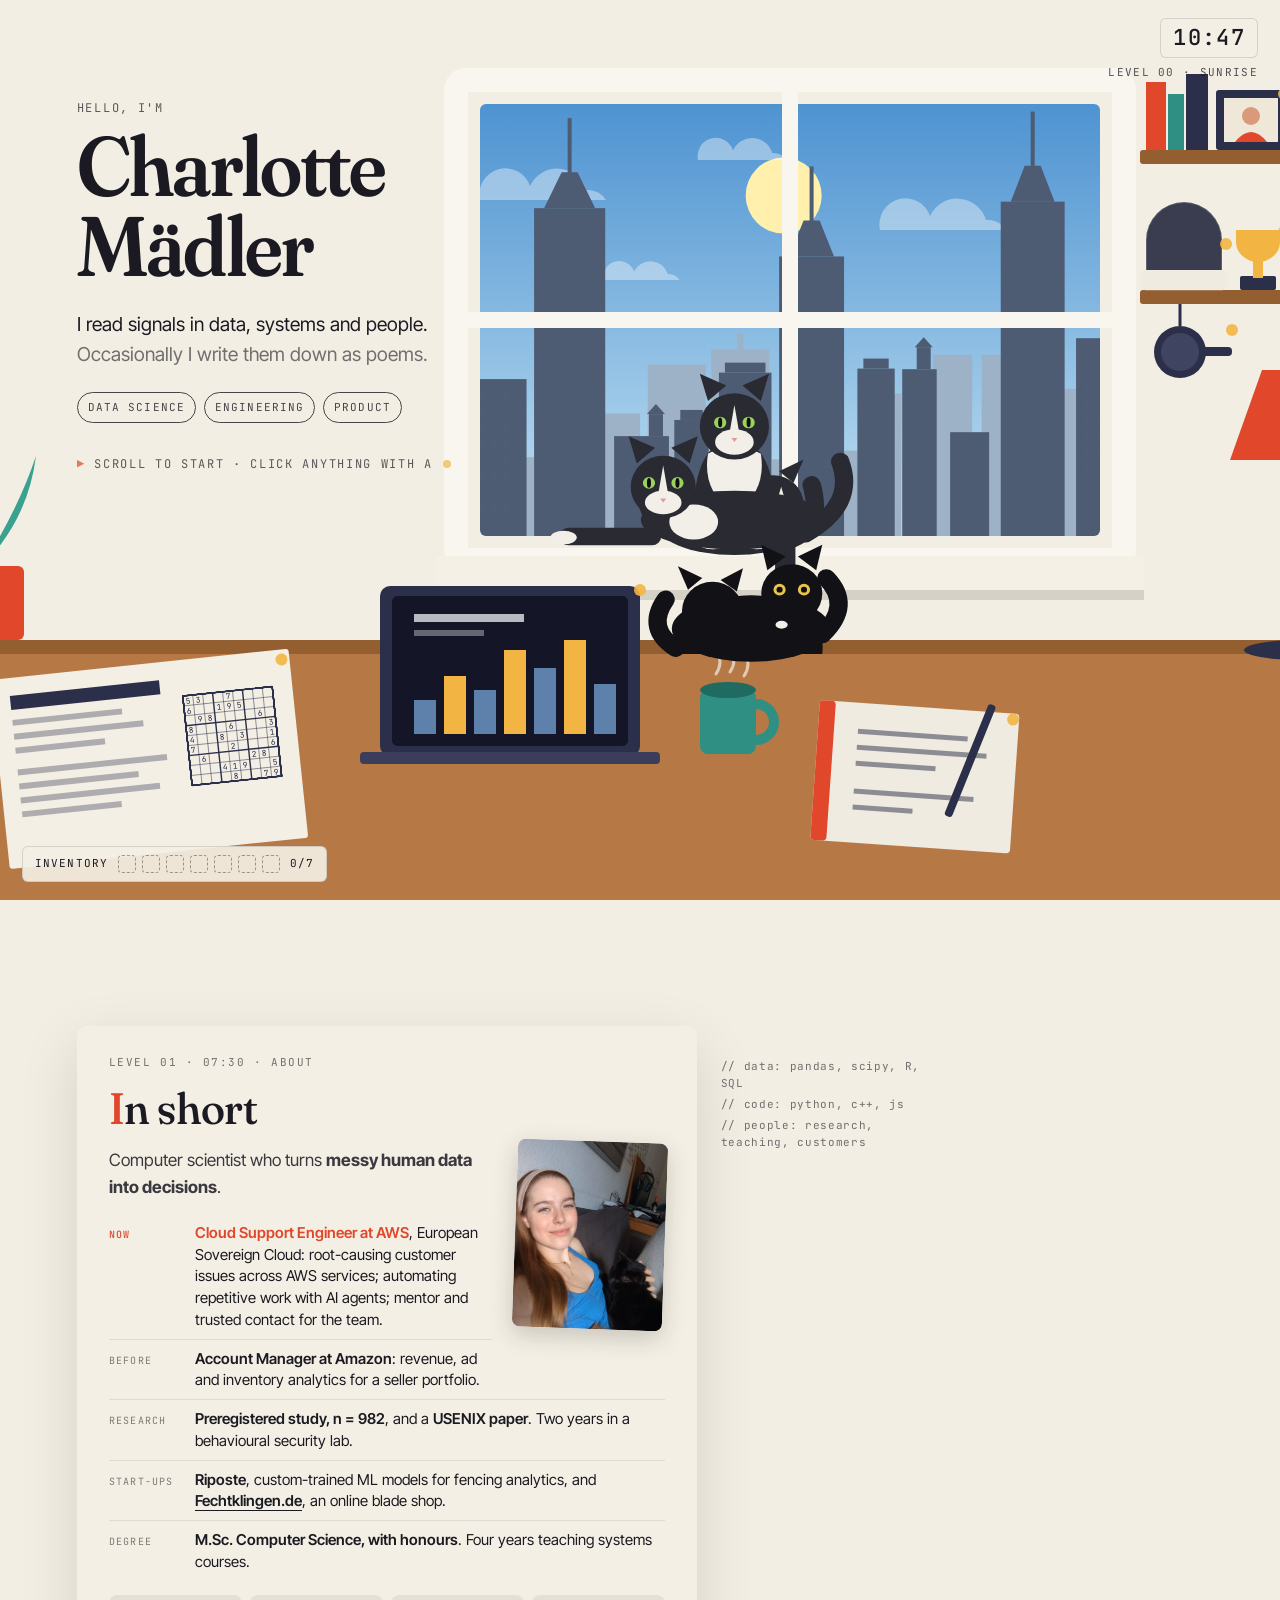
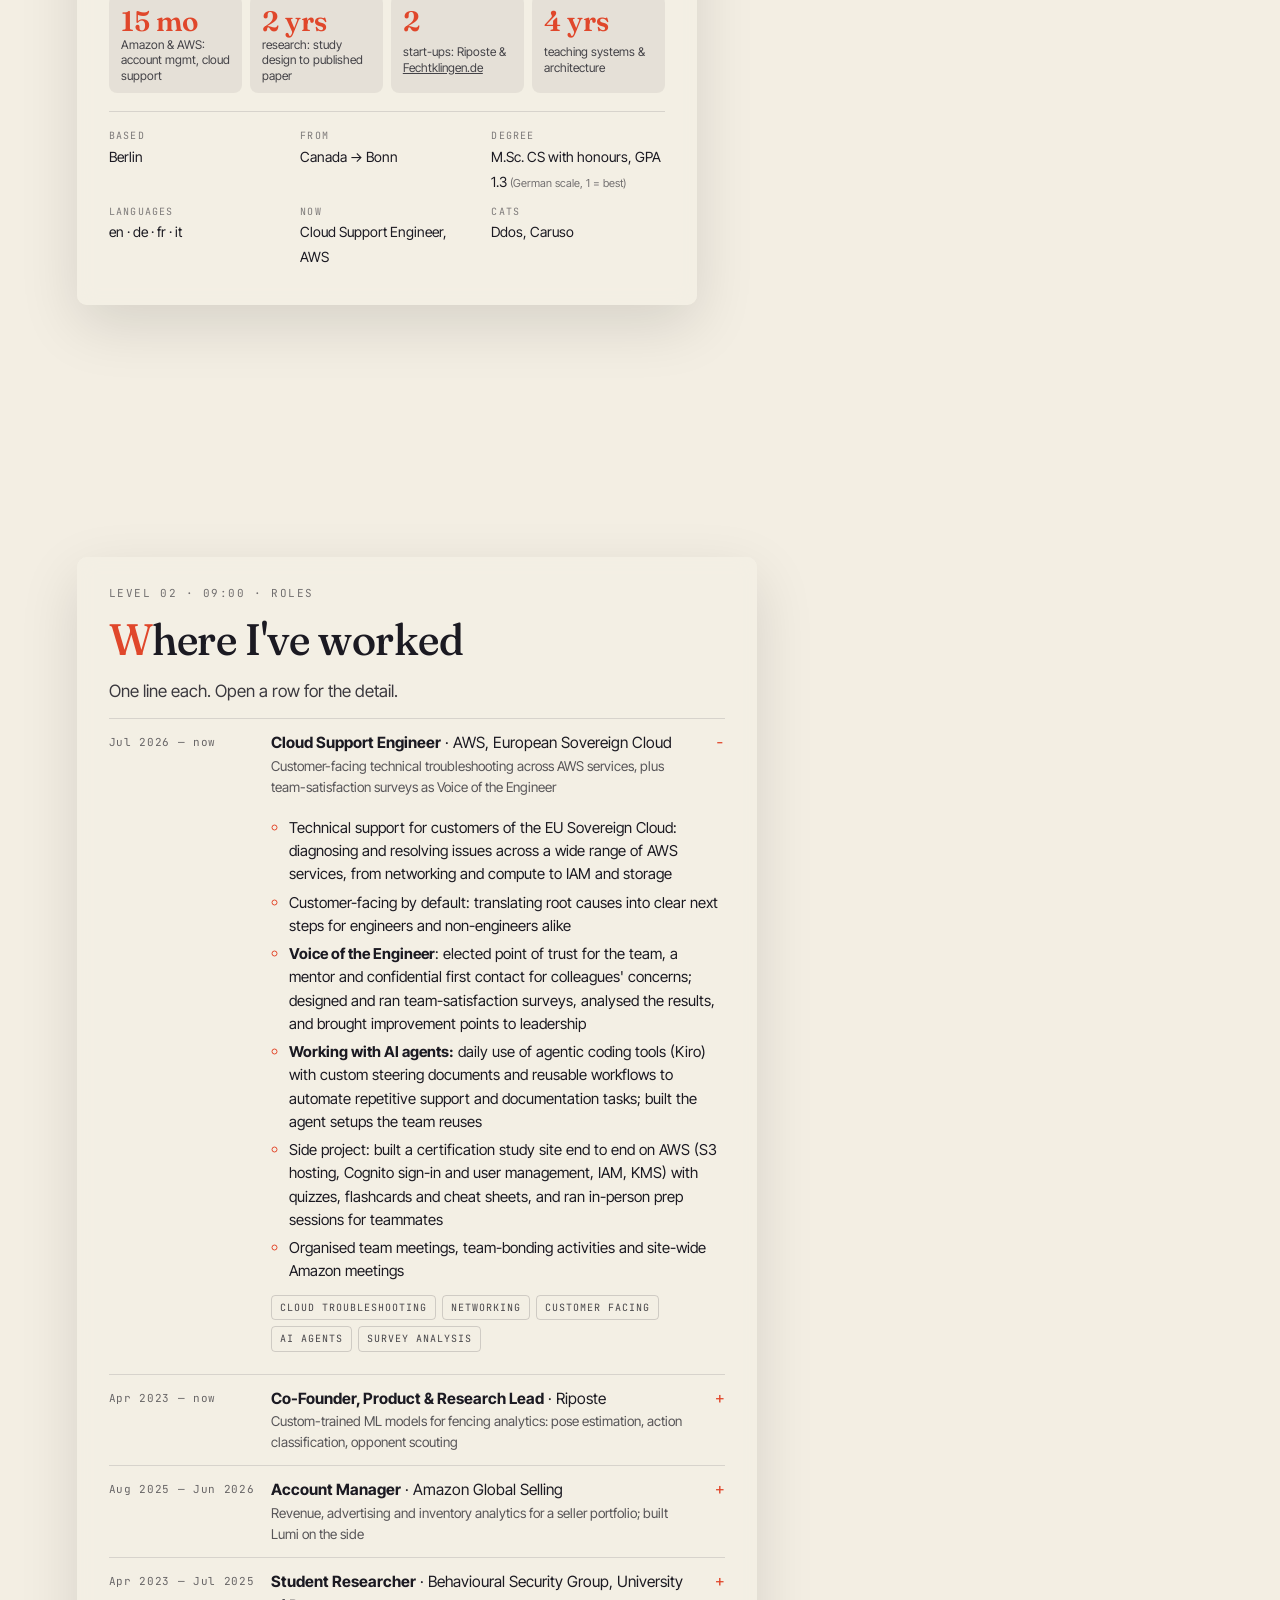
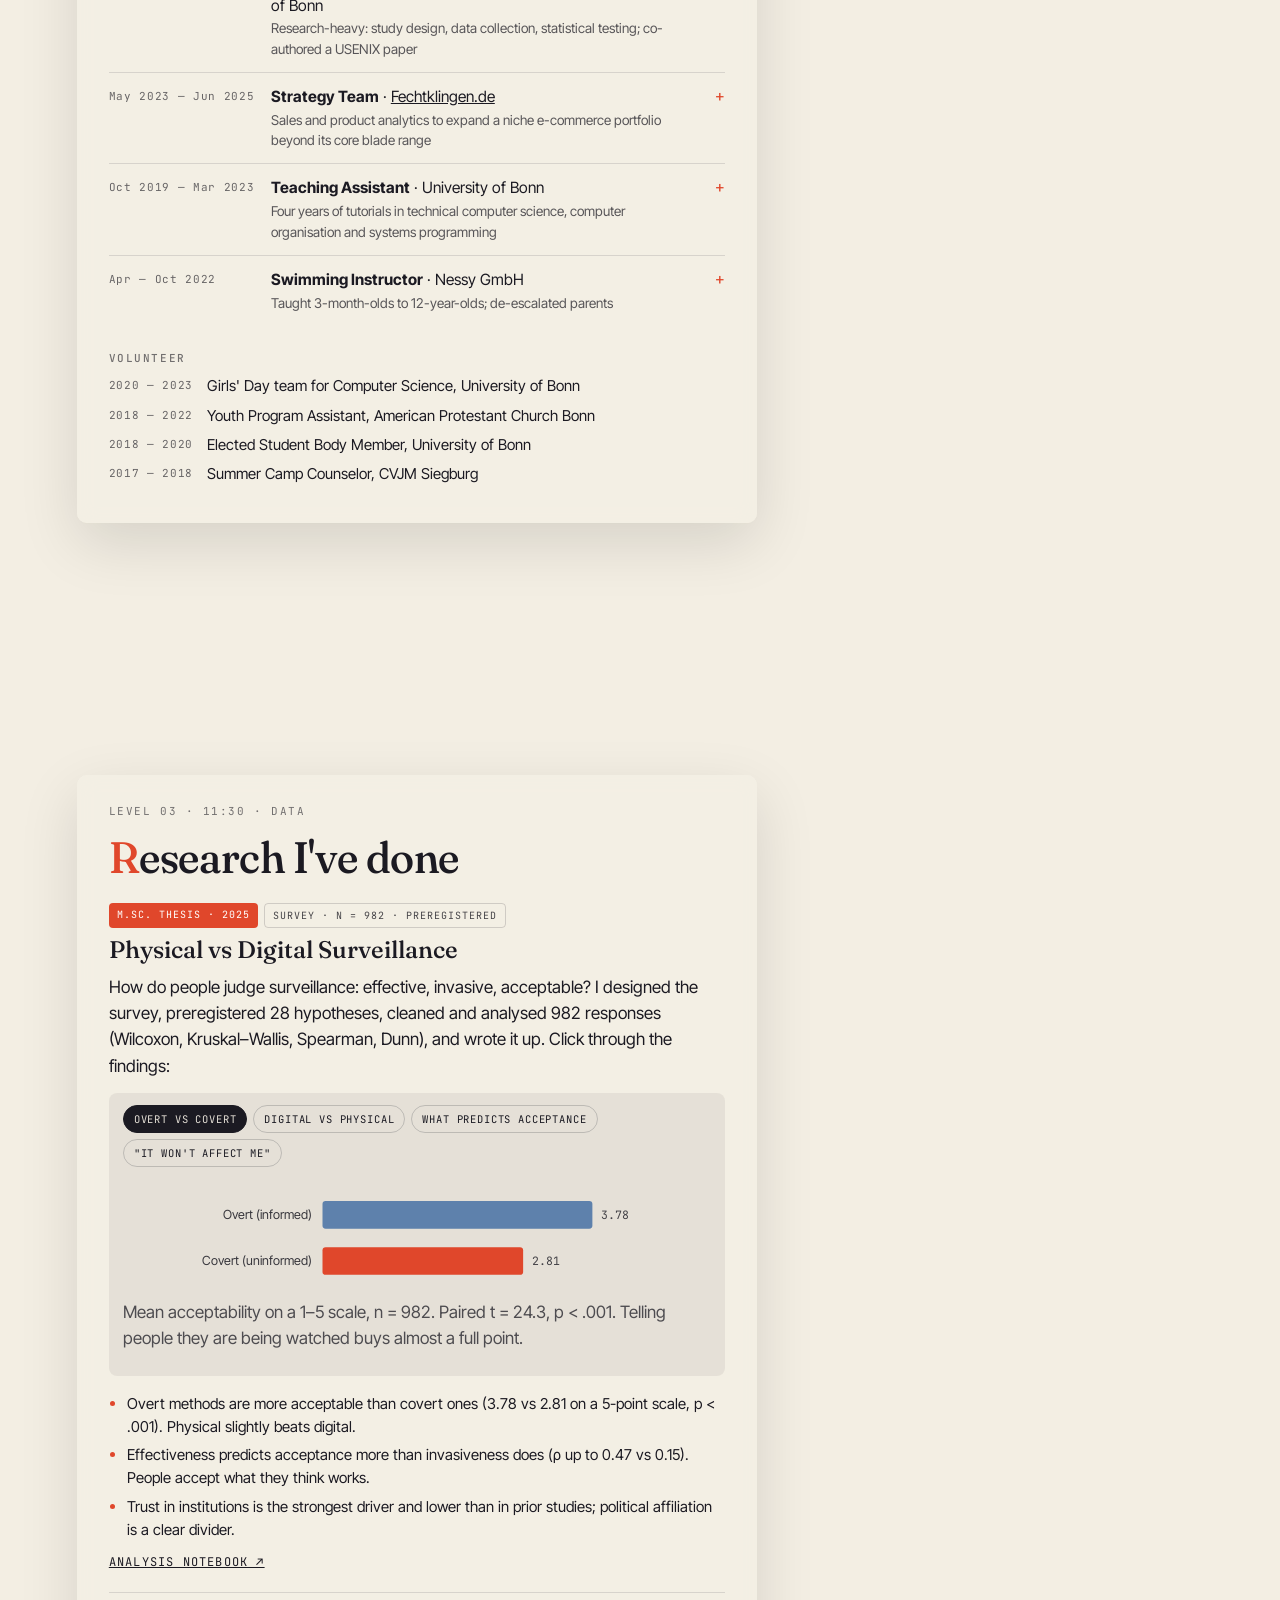
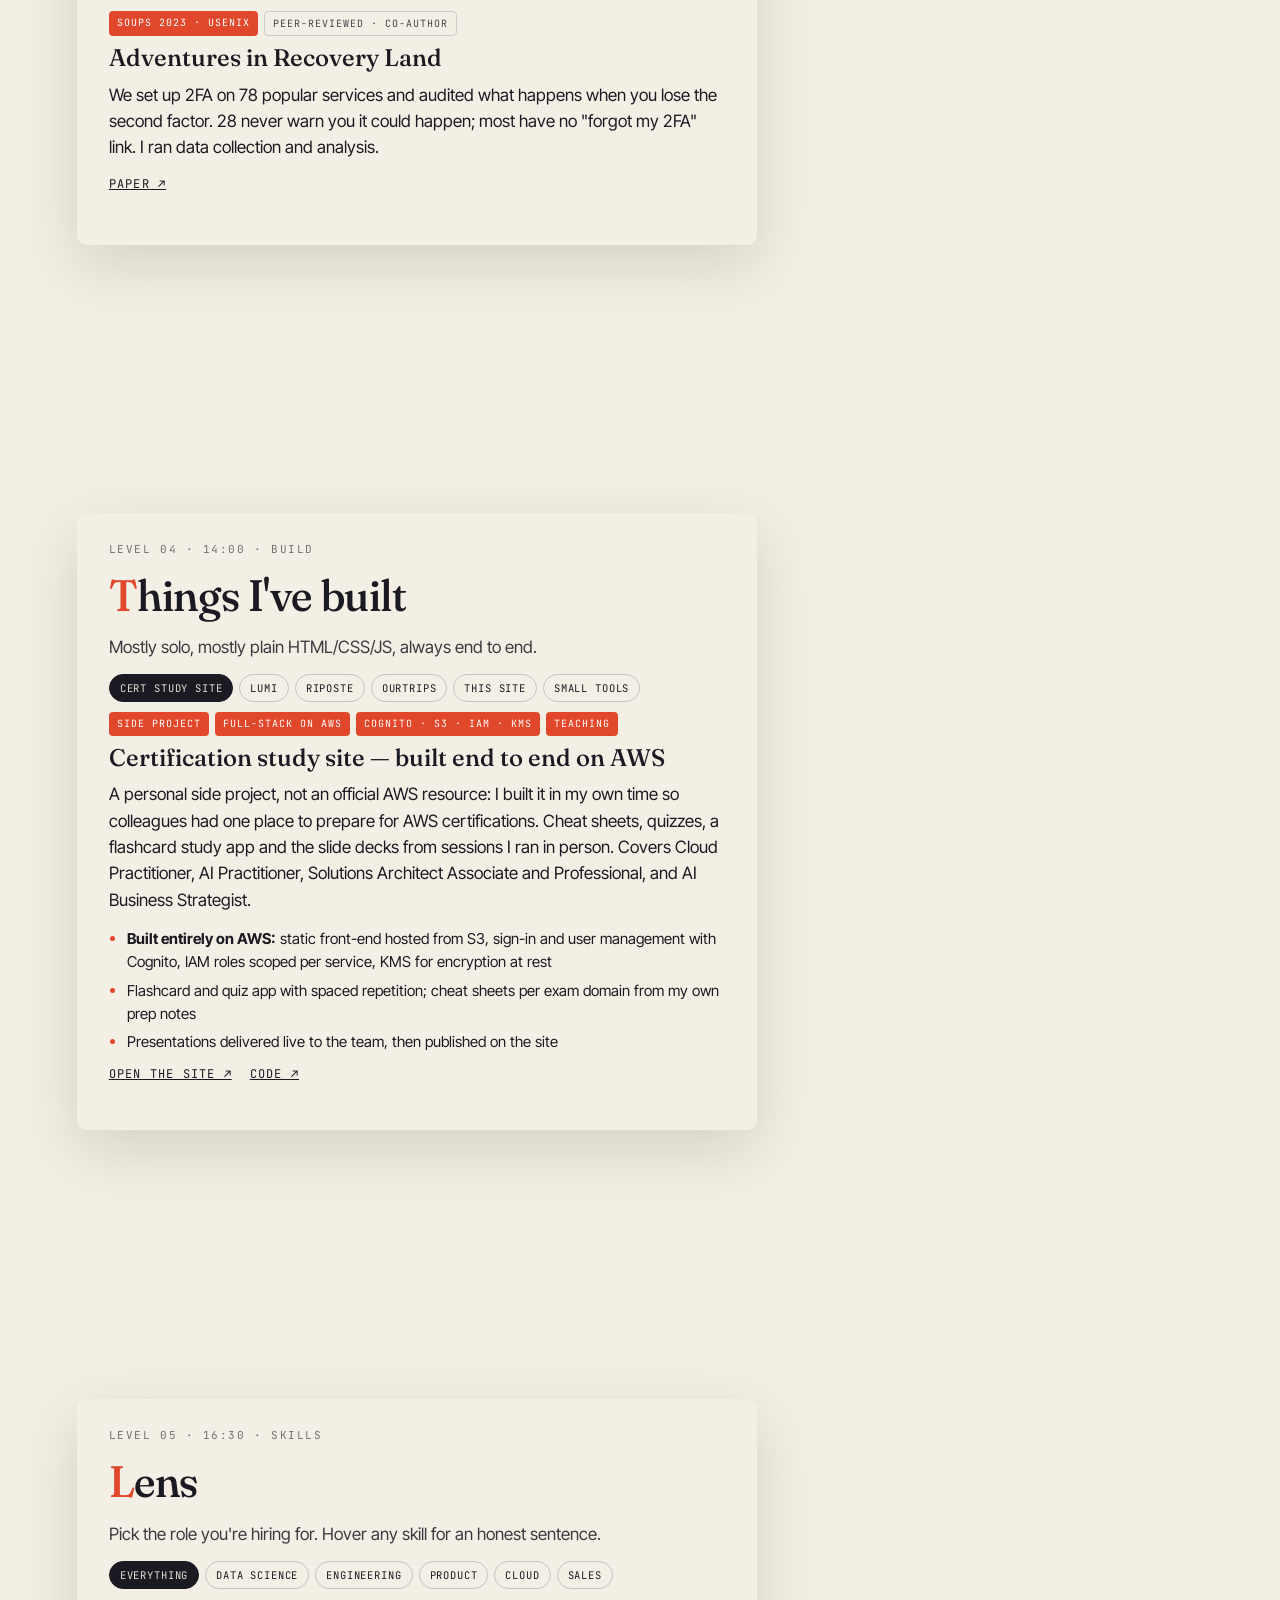
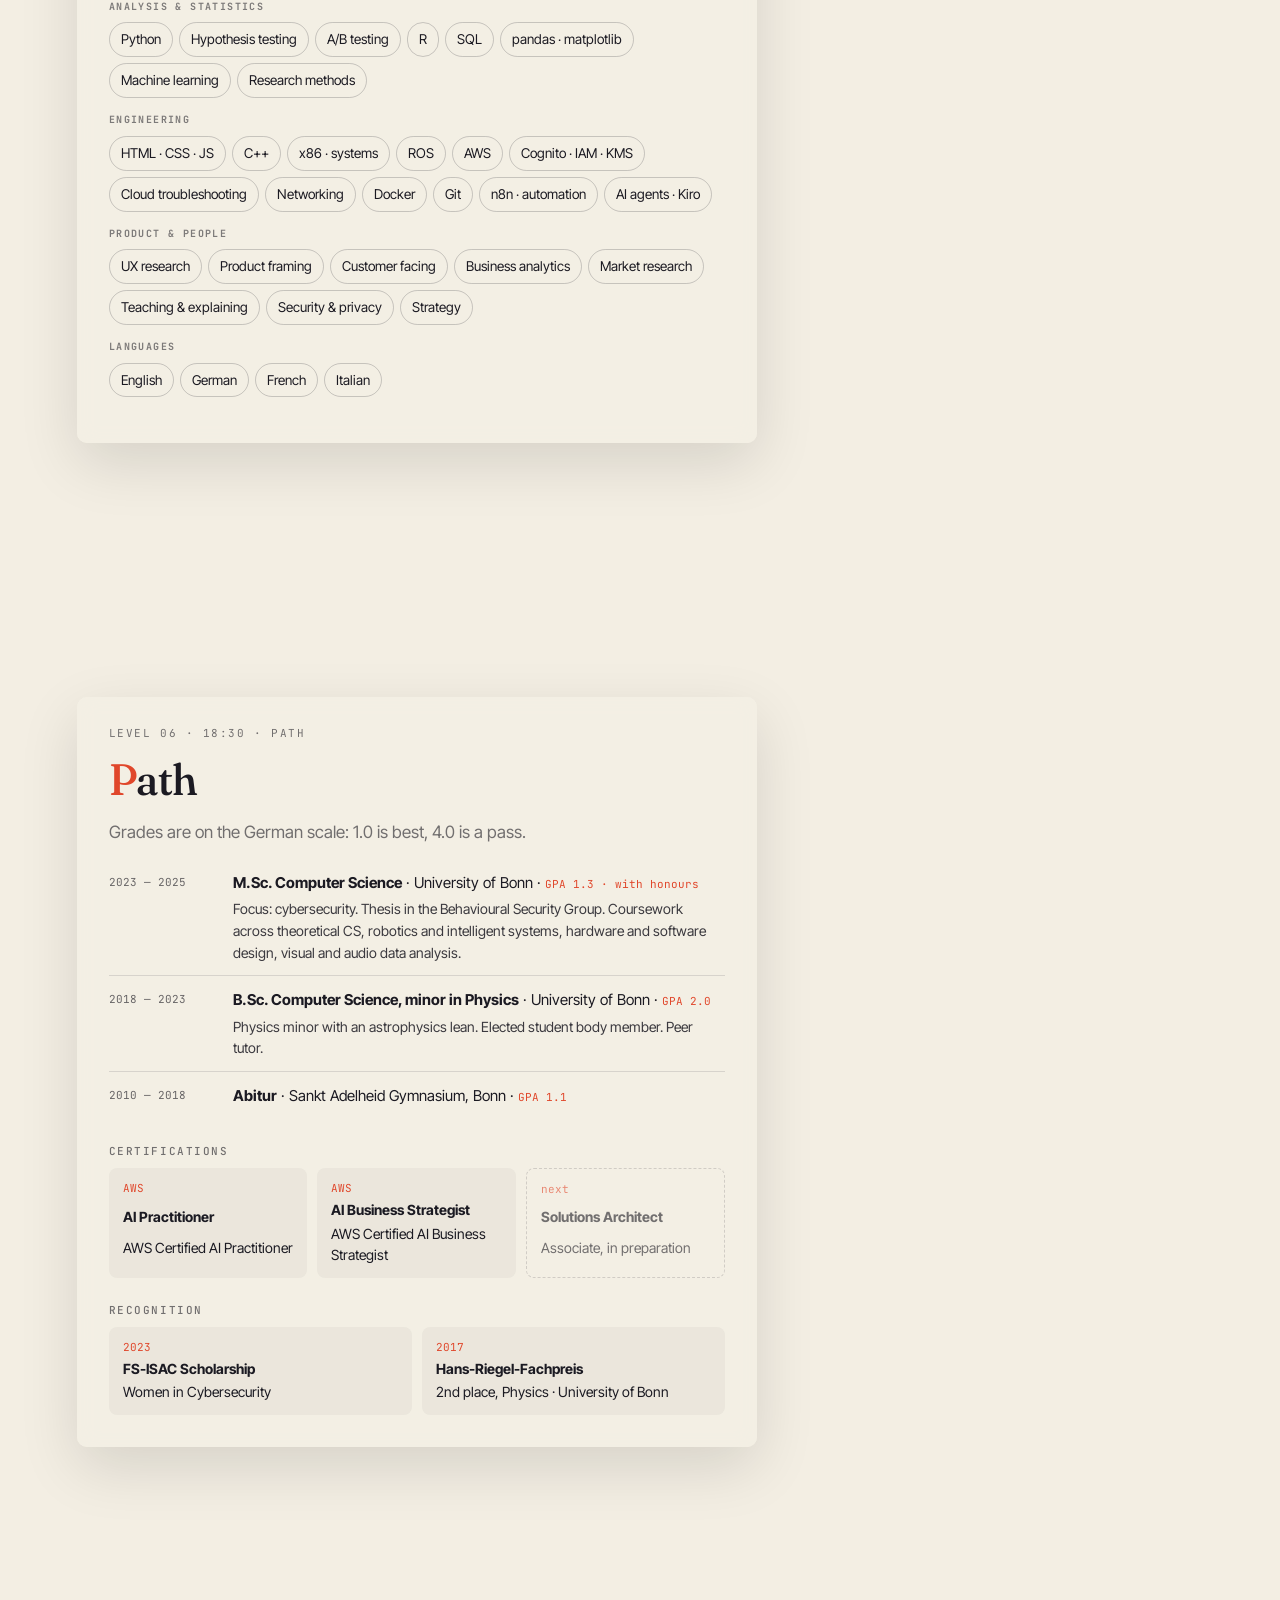
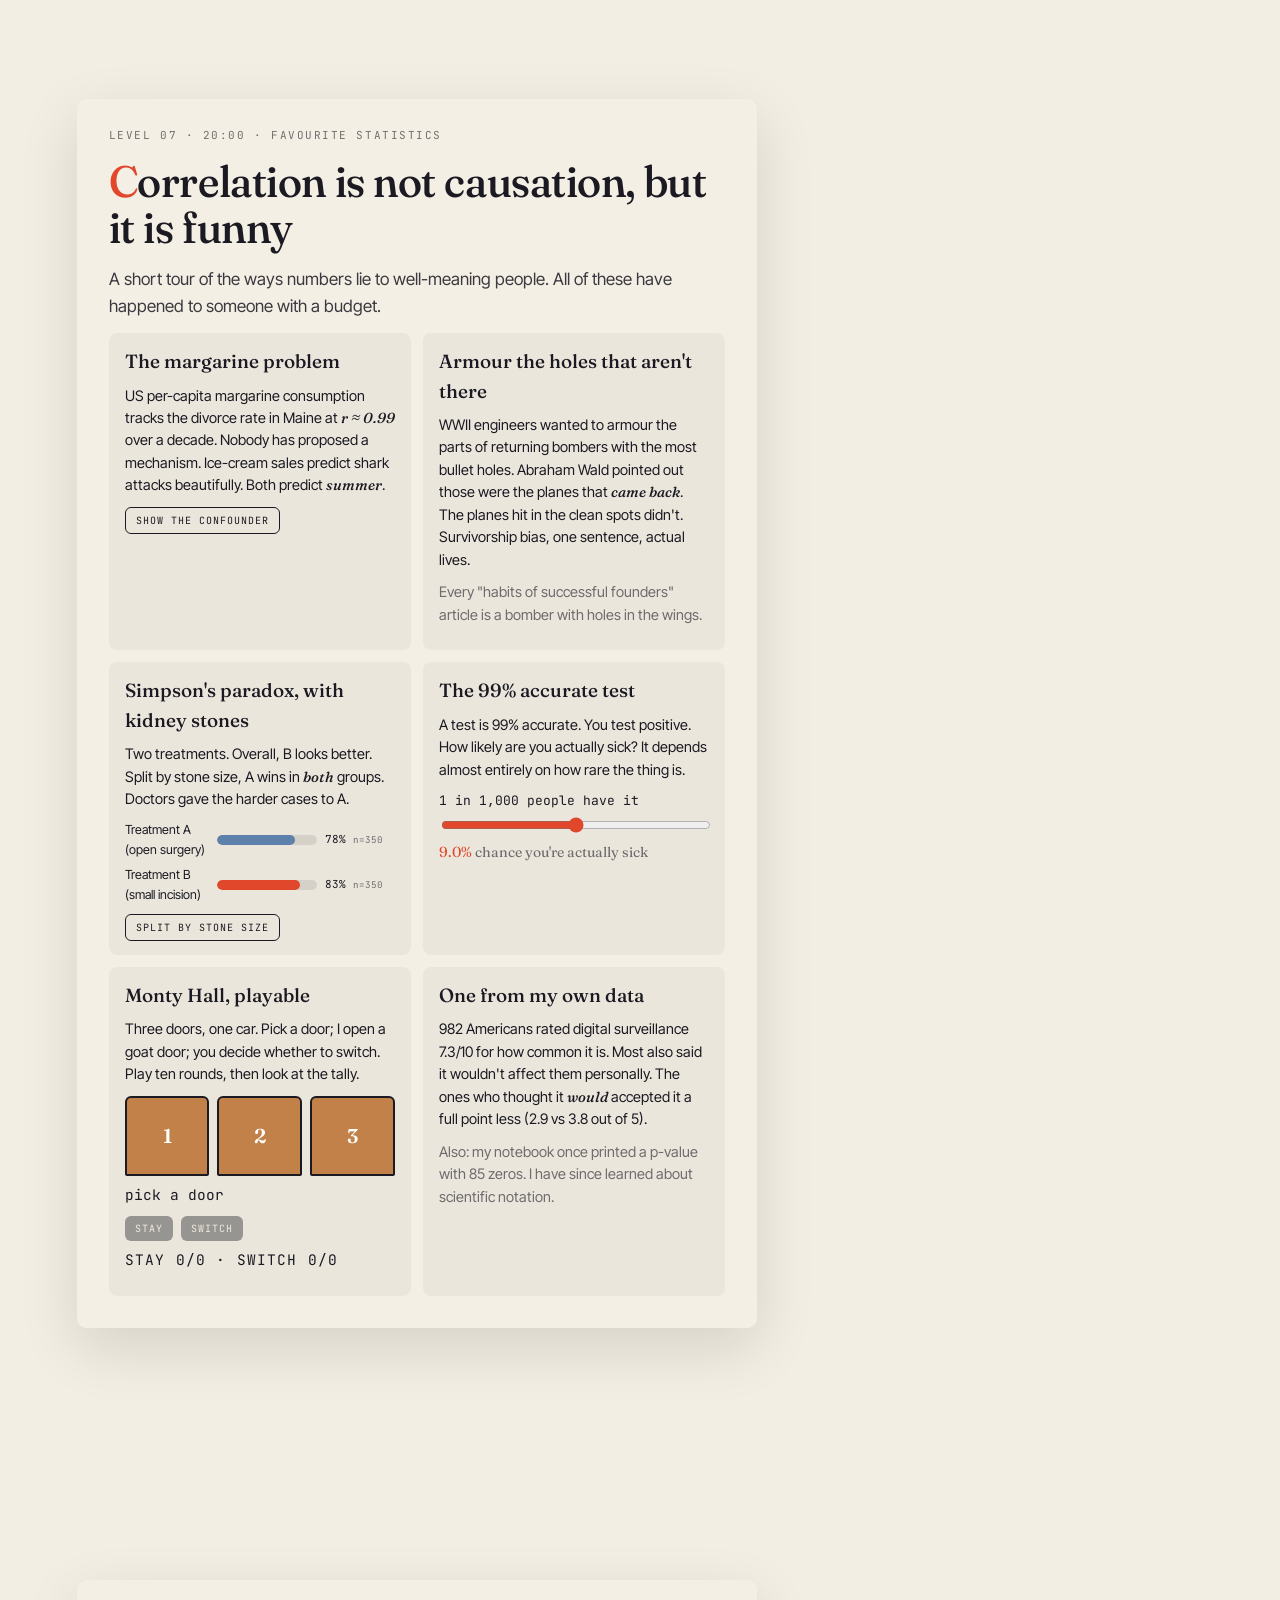
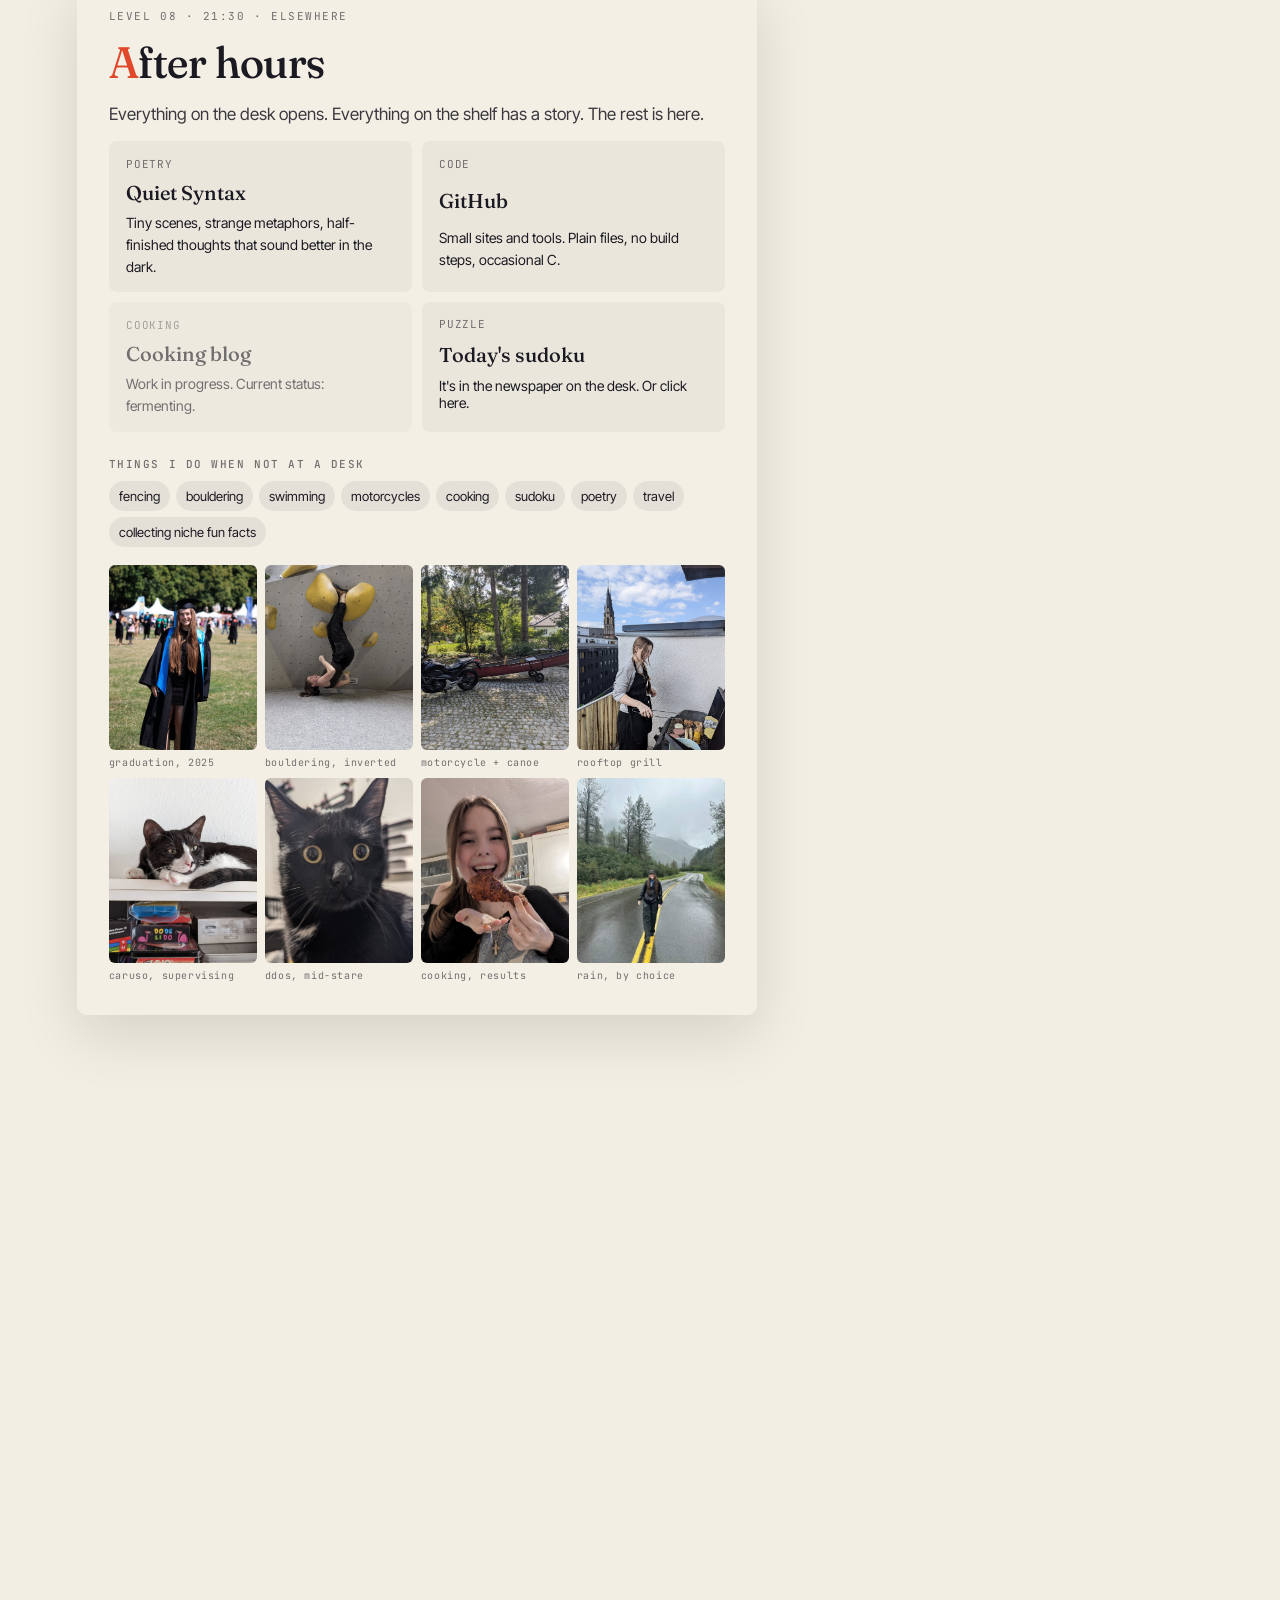
==== commit eaecd30b: "Riposte ongoing, second position" ====
--- a/index.html
+++ b/index.html
@@ -406,6 +406,26 @@
         </li>
         <li class="role">
           <button class="role-head" aria-expanded="false">
+            <span class="role-when">Apr 2023 — now</span>
+            <span class="role-what"><strong>Co-Founder, Product &amp; Research Lead</strong> · Riposte</span>
+            <span class="role-line">Custom-trained ML models for fencing analytics: pose estimation, action classification, opponent scouting</span>
+            <span class="role-toggle">+</span>
+          </button>
+          <div class="role-body">
+            <ul class="bullets">
+              <li><strong>Product concept:</strong> shaped the early direction and use cases: distance and tempo analysis, tactical analysis and pattern recognition, opponent scouting from publicly available bout videos</li>
+              <li><strong>User research:</strong> interviews with fencers and coaches on workflows, pain points and expectations; findings drove feature prioritisation and UX decisions</li>
+              <li><strong>Custom ML models:</strong> PyTorch action classifiers trained semi-self-supervised on ~100 h of public fencing video and fine-tuned on 2 h of labelled footage, because labelling is expensive; separate arm-movement and footwork classifiers for multi-action classification, with a reduced action-set matrix</li>
+              <li><strong>Pipeline:</strong> ViTPose for pose estimation (MediaPipe in the earlier version, better for edge devices), Kalman filtering for pose smoothing, OCR on the overlay scoreboard to detect whether a bout is live; Python/OpenCV, Docker, cloud deployment</li>
+              <li><strong>Data to metrics:</strong> structured how keypoint time series become interpretable metrics and coach-readable feedback, with significance checks to separate real change from noise</li>
+              <li><strong>Market research:</strong> competitor and customer analysis for fencing analytics</li>
+            </ul>
+            <div class="case-meta"><span class="tag ghost">pytorch</span><span class="tag ghost">self-supervised</span><span class="tag ghost">vitpose</span><span class="tag ghost">kalman filter</span><span class="tag ghost">ocr</span><span class="tag ghost">user research</span></div>
+          </div>
+        </li>
+        
+        <li class="role">
+          <button class="role-head" aria-expanded="false">
             <span class="role-when">Aug 2025 — Jun 2026</span>
             <span class="role-what"><strong>Account Manager</strong> · Amazon Global Selling</span>
             <span class="role-line">Revenue, advertising and inventory analytics for a seller portfolio; built Lumi on the side</span>
@@ -438,25 +458,6 @@
               <li>Thesis: preregistered n = 982 survey on surveillance perception, 28 hypotheses, written up in a 200-cell analysis notebook</li>
             </ul>
             <div class="case-meta"><span class="tag ghost">hypothesis testing</span><span class="tag ghost">survey design</span><span class="tag ghost">pandas · scipy</span><span class="tag ghost">scientific writing</span></div>
-          </div>
-        </li>
-        <li class="role">
-          <button class="role-head" aria-expanded="false">
-            <span class="role-when">Apr 2023 — Jul 2025</span>
-            <span class="role-what"><strong>Co-Founder, Product &amp; Research Lead</strong> · Riposte</span>
-            <span class="role-line">Custom-trained ML models for fencing analytics: pose estimation, action classification, opponent scouting</span>
-            <span class="role-toggle">+</span>
-          </button>
-          <div class="role-body">
-            <ul class="bullets">
-              <li><strong>Product concept:</strong> shaped the early direction and use cases: distance and tempo analysis, tactical analysis and pattern recognition, opponent scouting from publicly available bout videos</li>
-              <li><strong>User research:</strong> interviews with fencers and coaches on workflows, pain points and expectations; findings drove feature prioritisation and UX decisions</li>
-              <li><strong>Custom ML models:</strong> PyTorch action classifiers trained semi-self-supervised on ~100 h of public fencing video and fine-tuned on 2 h of labelled footage, because labelling is expensive; separate arm-movement and footwork classifiers for multi-action classification, with a reduced action-set matrix</li>
-              <li><strong>Pipeline:</strong> ViTPose for pose estimation (MediaPipe in the earlier version, better for edge devices), Kalman filtering for pose smoothing, OCR on the overlay scoreboard to detect whether a bout is live; Python/OpenCV, Docker, cloud deployment</li>
-              <li><strong>Data to metrics:</strong> structured how keypoint time series become interpretable metrics and coach-readable feedback, with significance checks to separate real change from noise</li>
-              <li><strong>Market research:</strong> competitor and customer analysis for fencing analytics</li>
-            </ul>
-            <div class="case-meta"><span class="tag ghost">pytorch</span><span class="tag ghost">self-supervised</span><span class="tag ghost">vitpose</span><span class="tag ghost">kalman filter</span><span class="tag ghost">ocr</span><span class="tag ghost">user research</span></div>
           </div>
         </li>
         <li class="role">
@@ -608,7 +609,7 @@
         <div class="tab-pane" data-pane="riposte">
           <div class="case-meta"><span class="tag">product research</span><span class="tag">ML concept</span><span class="tag">UX interviews</span></div>
           <h3>Riposte — analytics for fencers and coaches</h3>
-          <p>Co-founder, product and research lead, 2023–2025. Fencing analytics from video: <strong>custom PyTorch action classifiers</strong> trained semi-self-supervised on ~100 h of public bout footage and fine-tuned on 2 h of labelled data, separate arm and footwork models, ViTPose pose estimation with Kalman smoothing, OCR on the scoreboard to detect live bouts. Outputs: distance and tempo analysis, pattern recognition, opponent scouting. I shaped the concept and use cases, ran the fencer and coach interviews, and structured how keypoint data becomes feedback a coach can read.</p>
+          <p>Co-founder, product and research lead, 2023–present. Fencing analytics from video: <strong>custom PyTorch action classifiers</strong> trained semi-self-supervised on ~100 h of public bout footage and fine-tuned on 2 h of labelled data, separate arm and footwork models, ViTPose pose estimation with Kalman smoothing, OCR on the scoreboard to detect live bouts. Outputs: distance and tempo analysis, pattern recognition, opponent scouting. I shaped the concept and use cases, ran the fencer and coach interviews, and structured how keypoint data becomes feedback a coach can read.</p>
           <div class="flow">
             <span>pose data</span><i>→</i><span>movement metrics</span><i>→</i><span>tactical insight</span><i>→</i><span>a decision</span>
           </div>
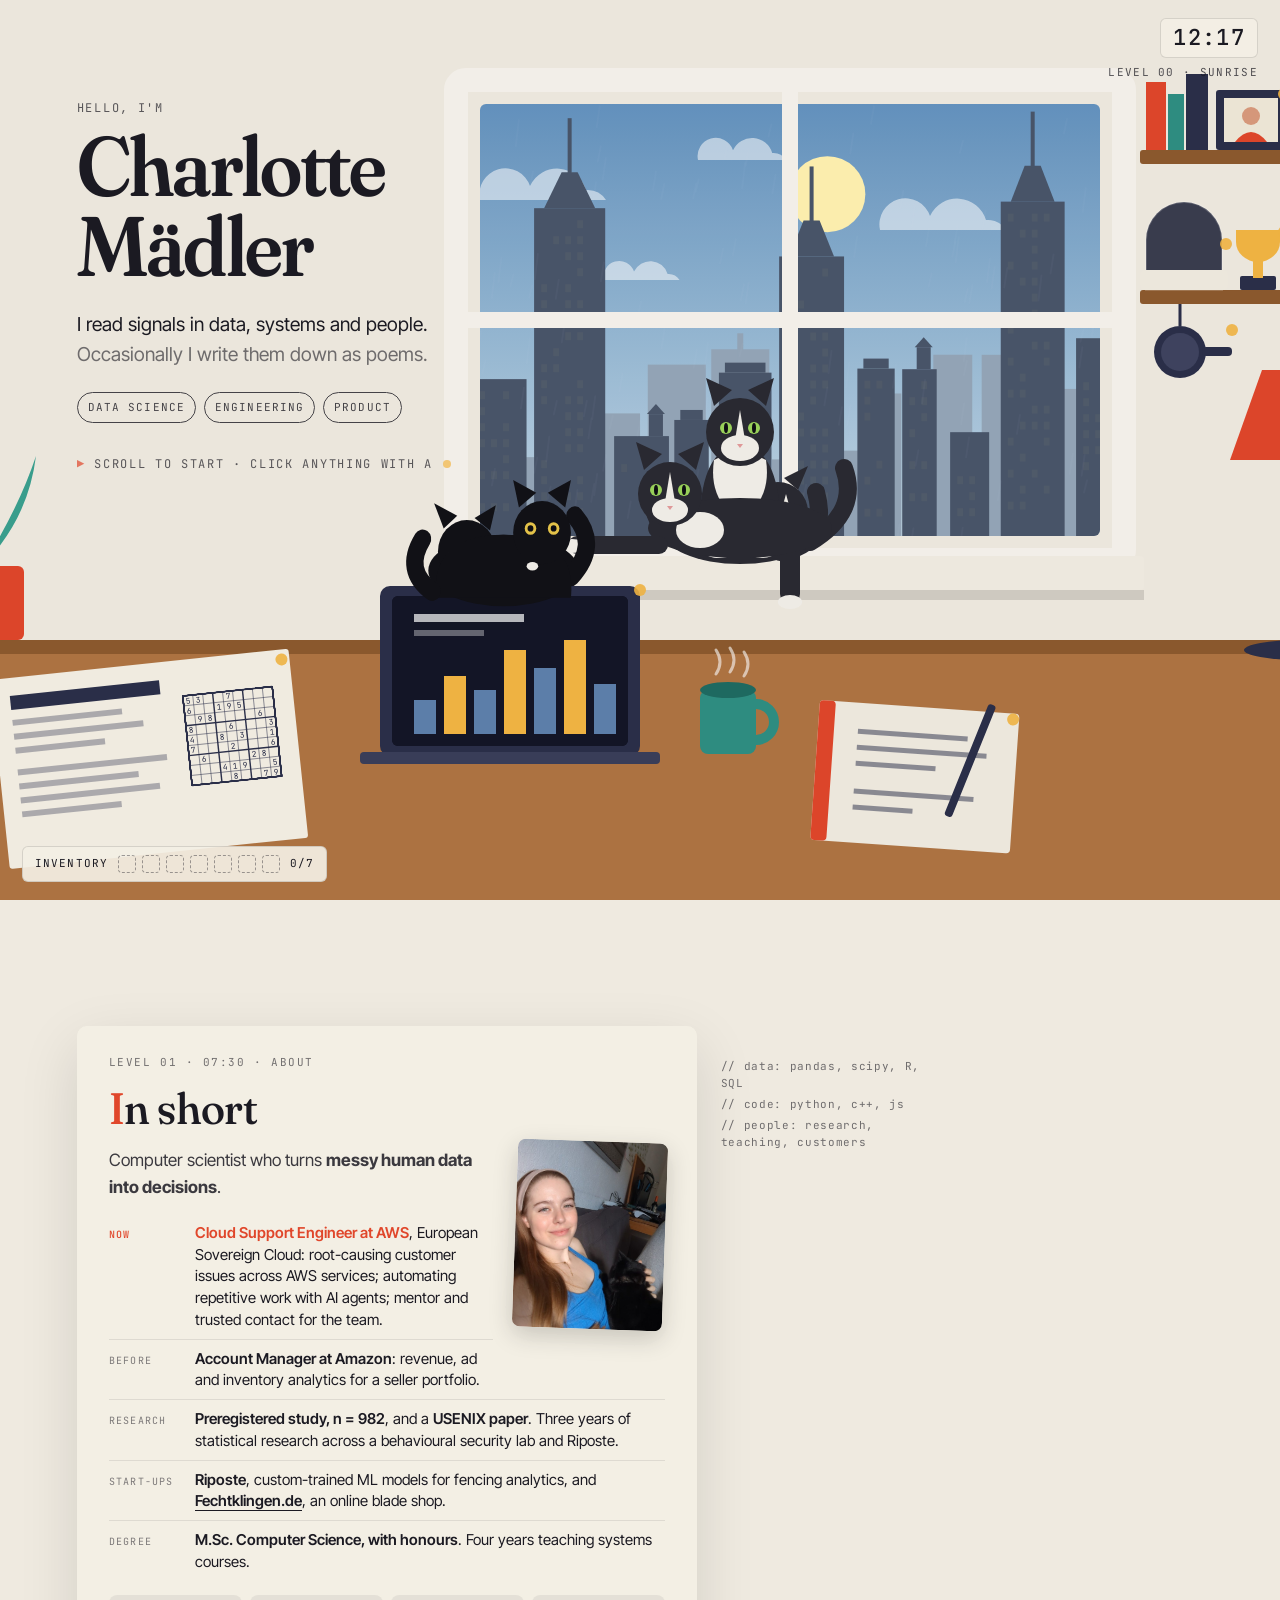
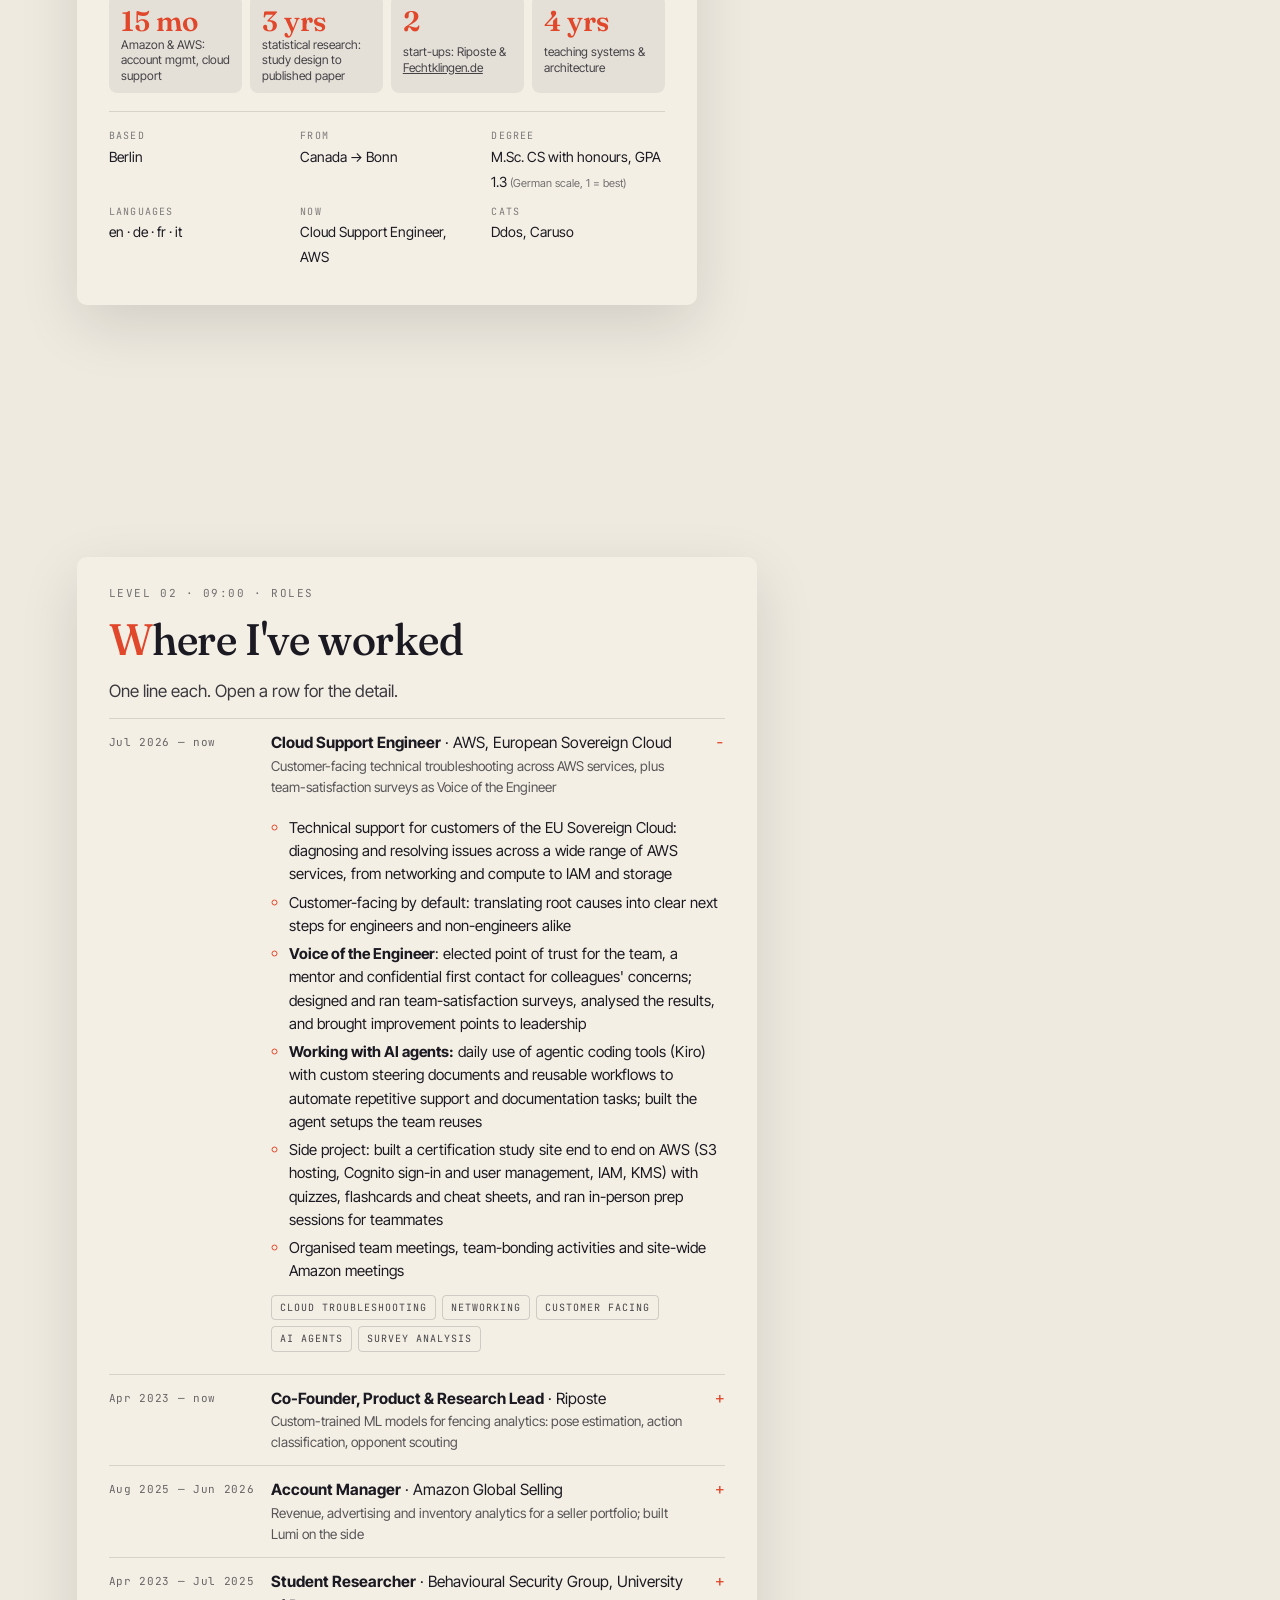
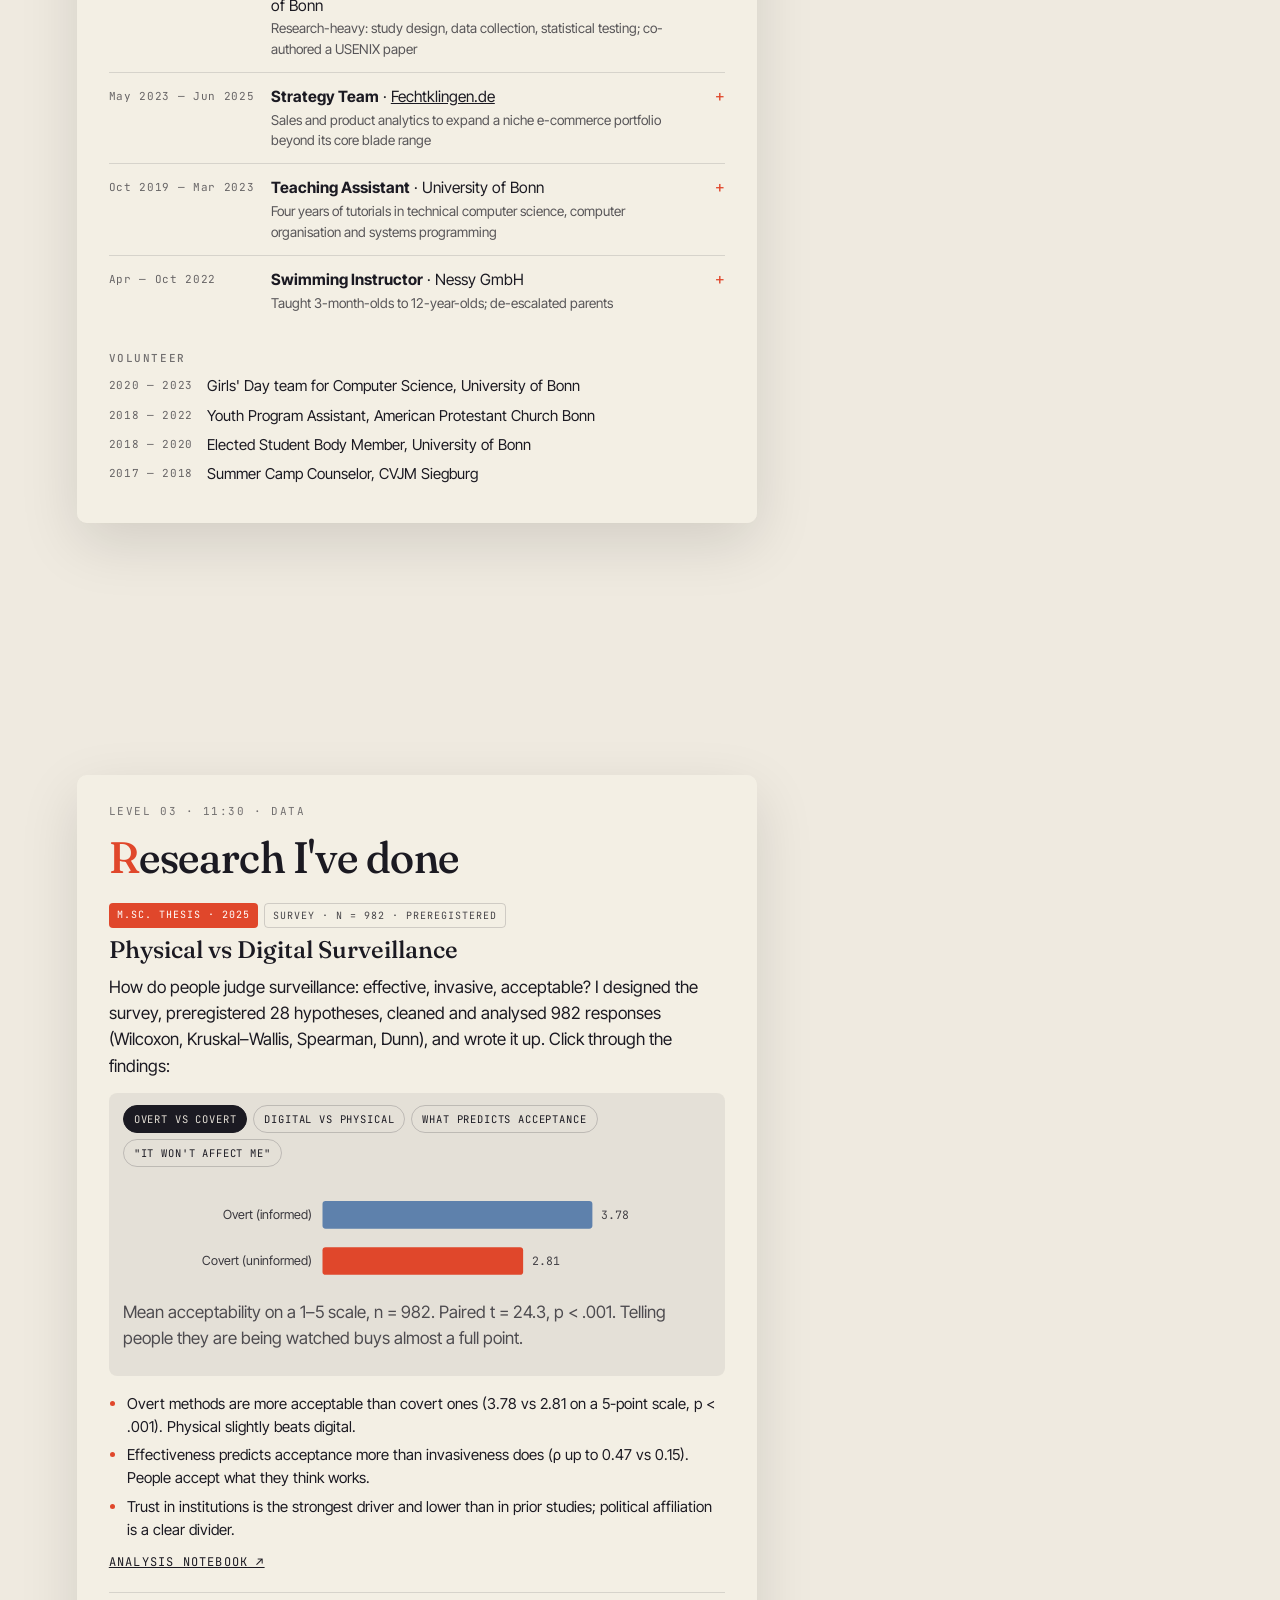
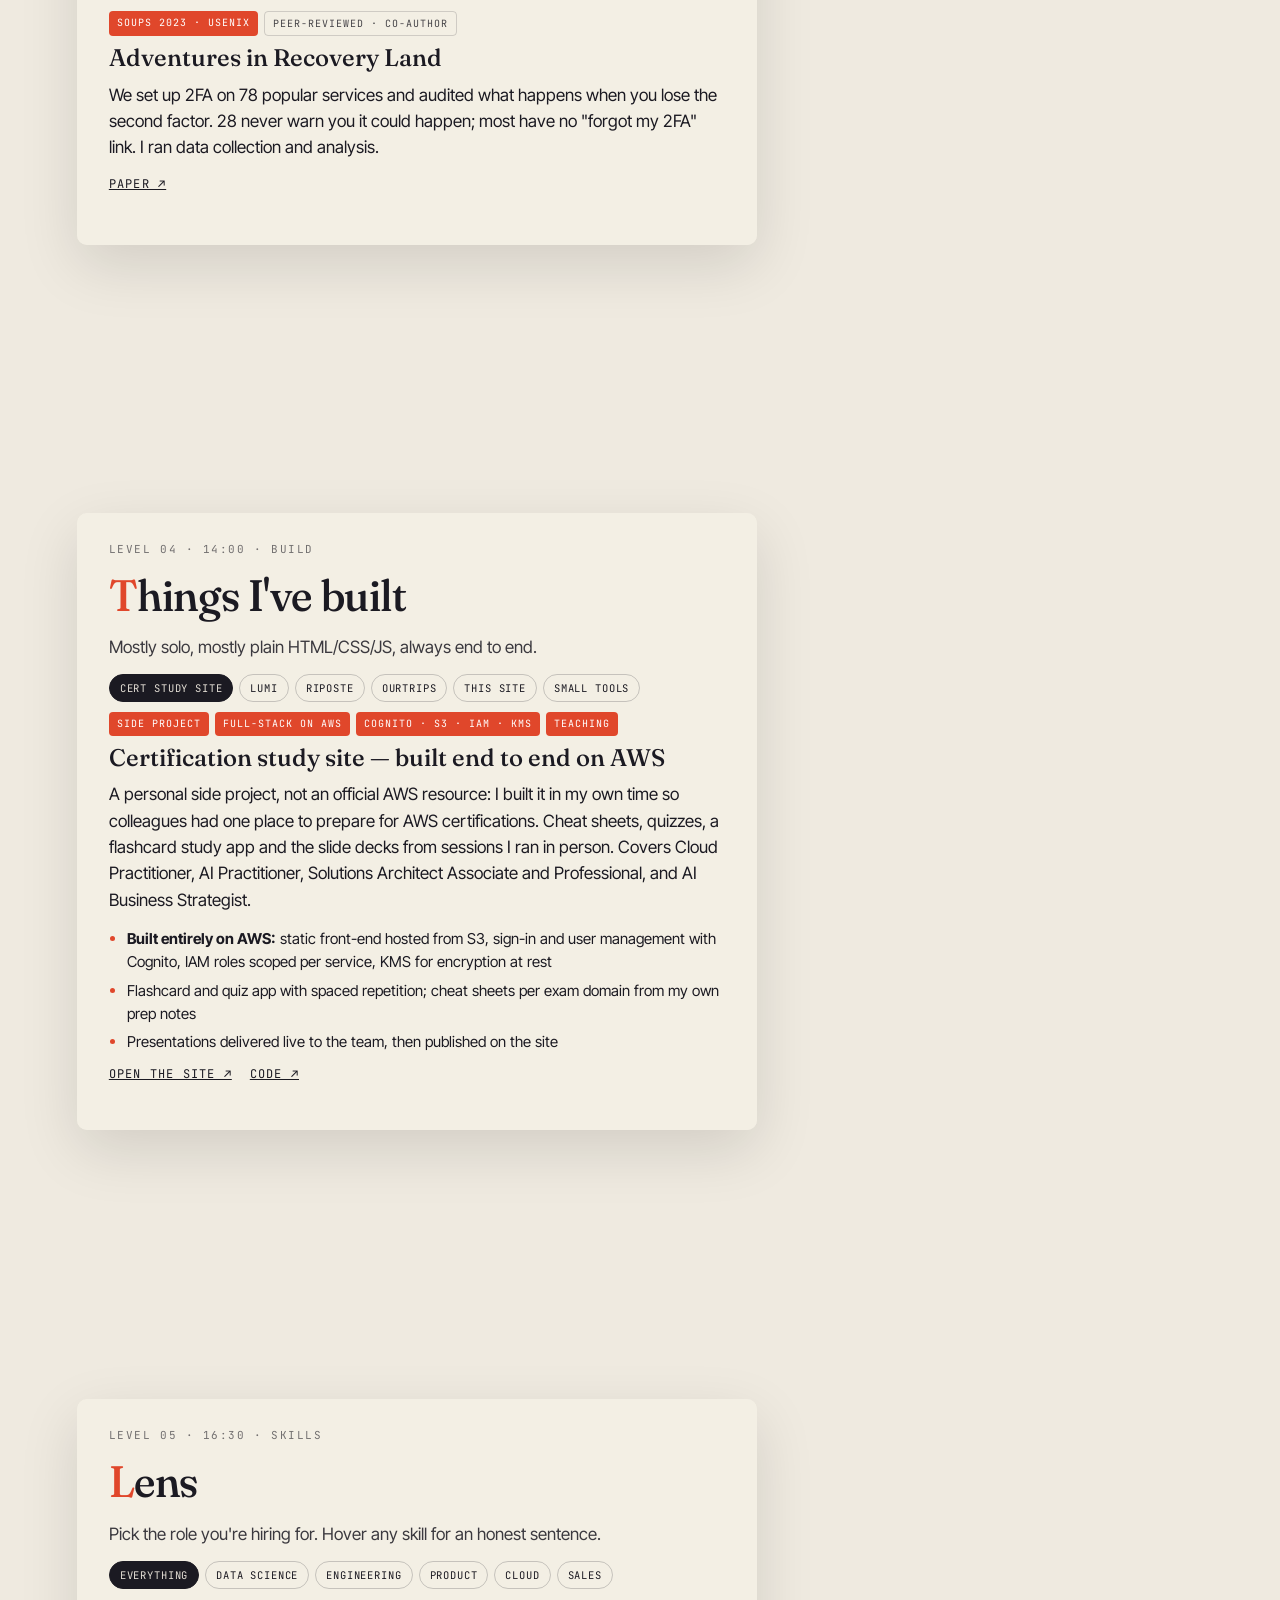
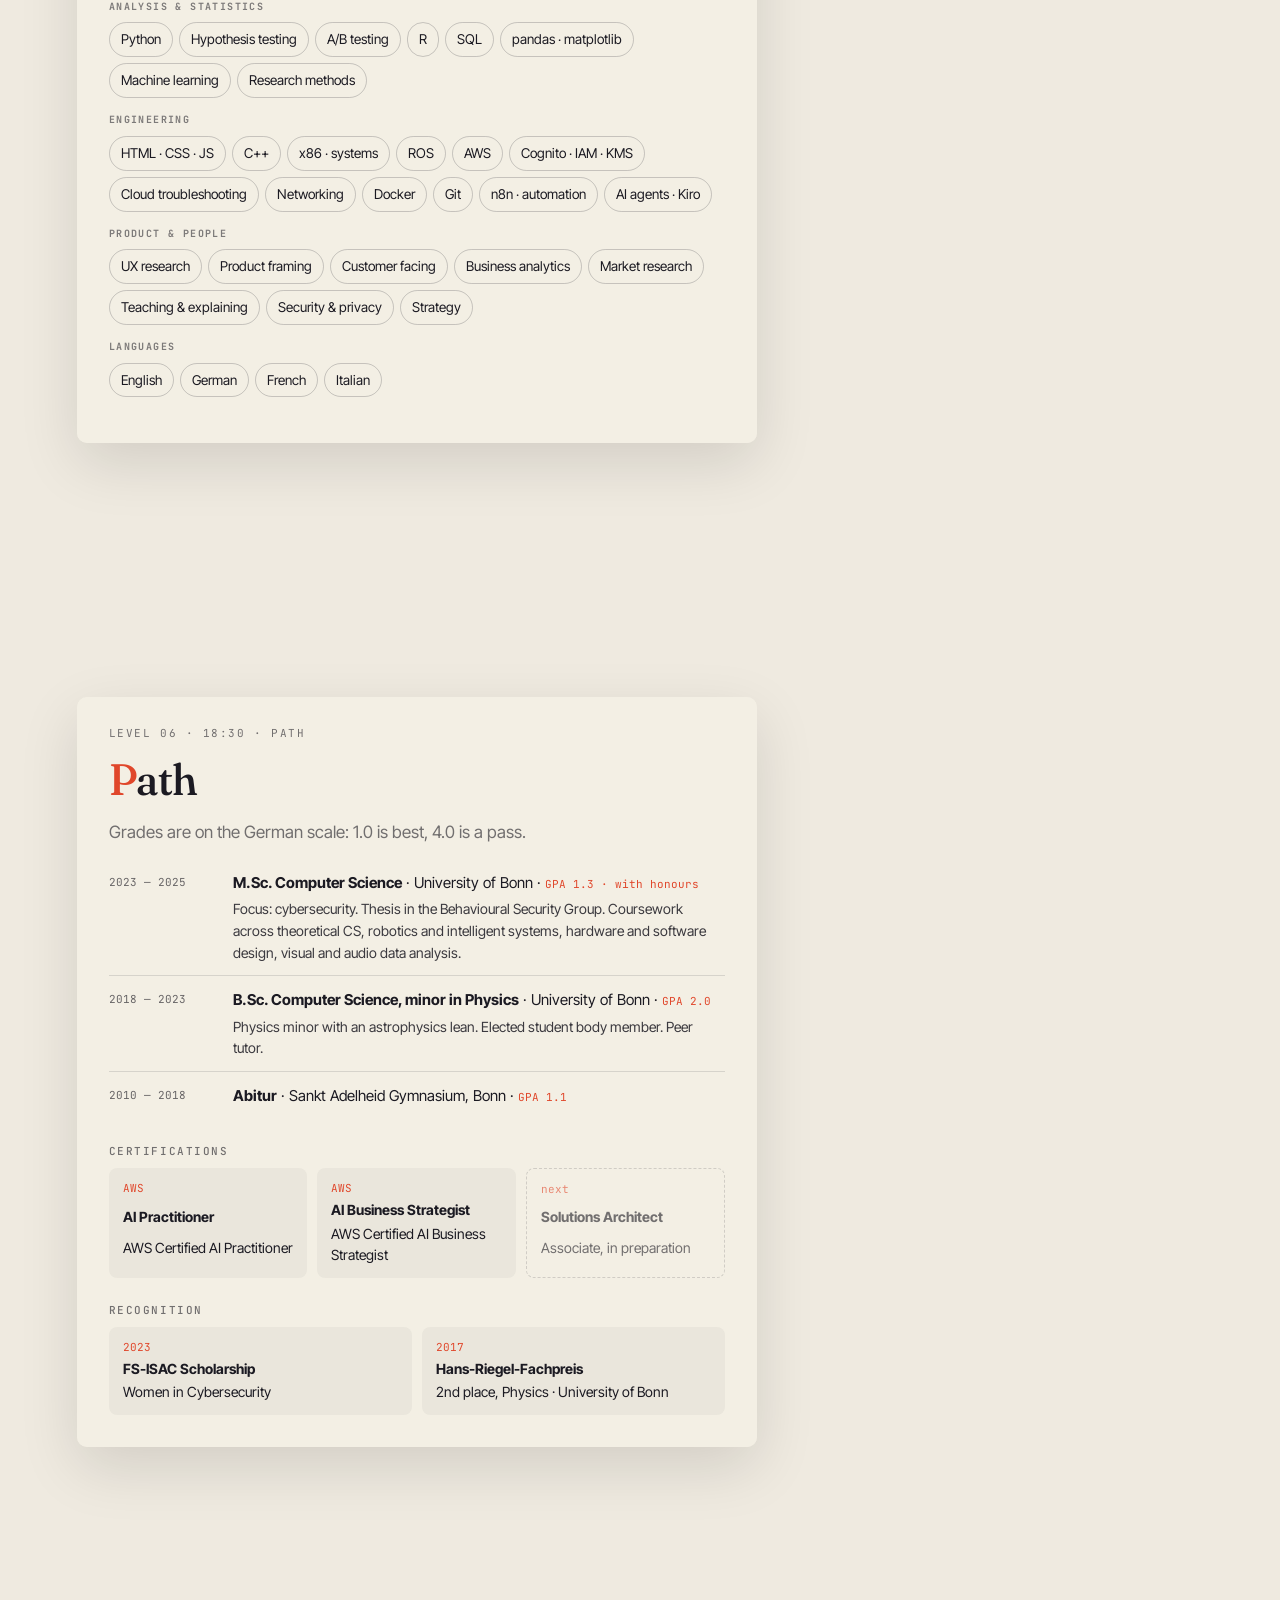
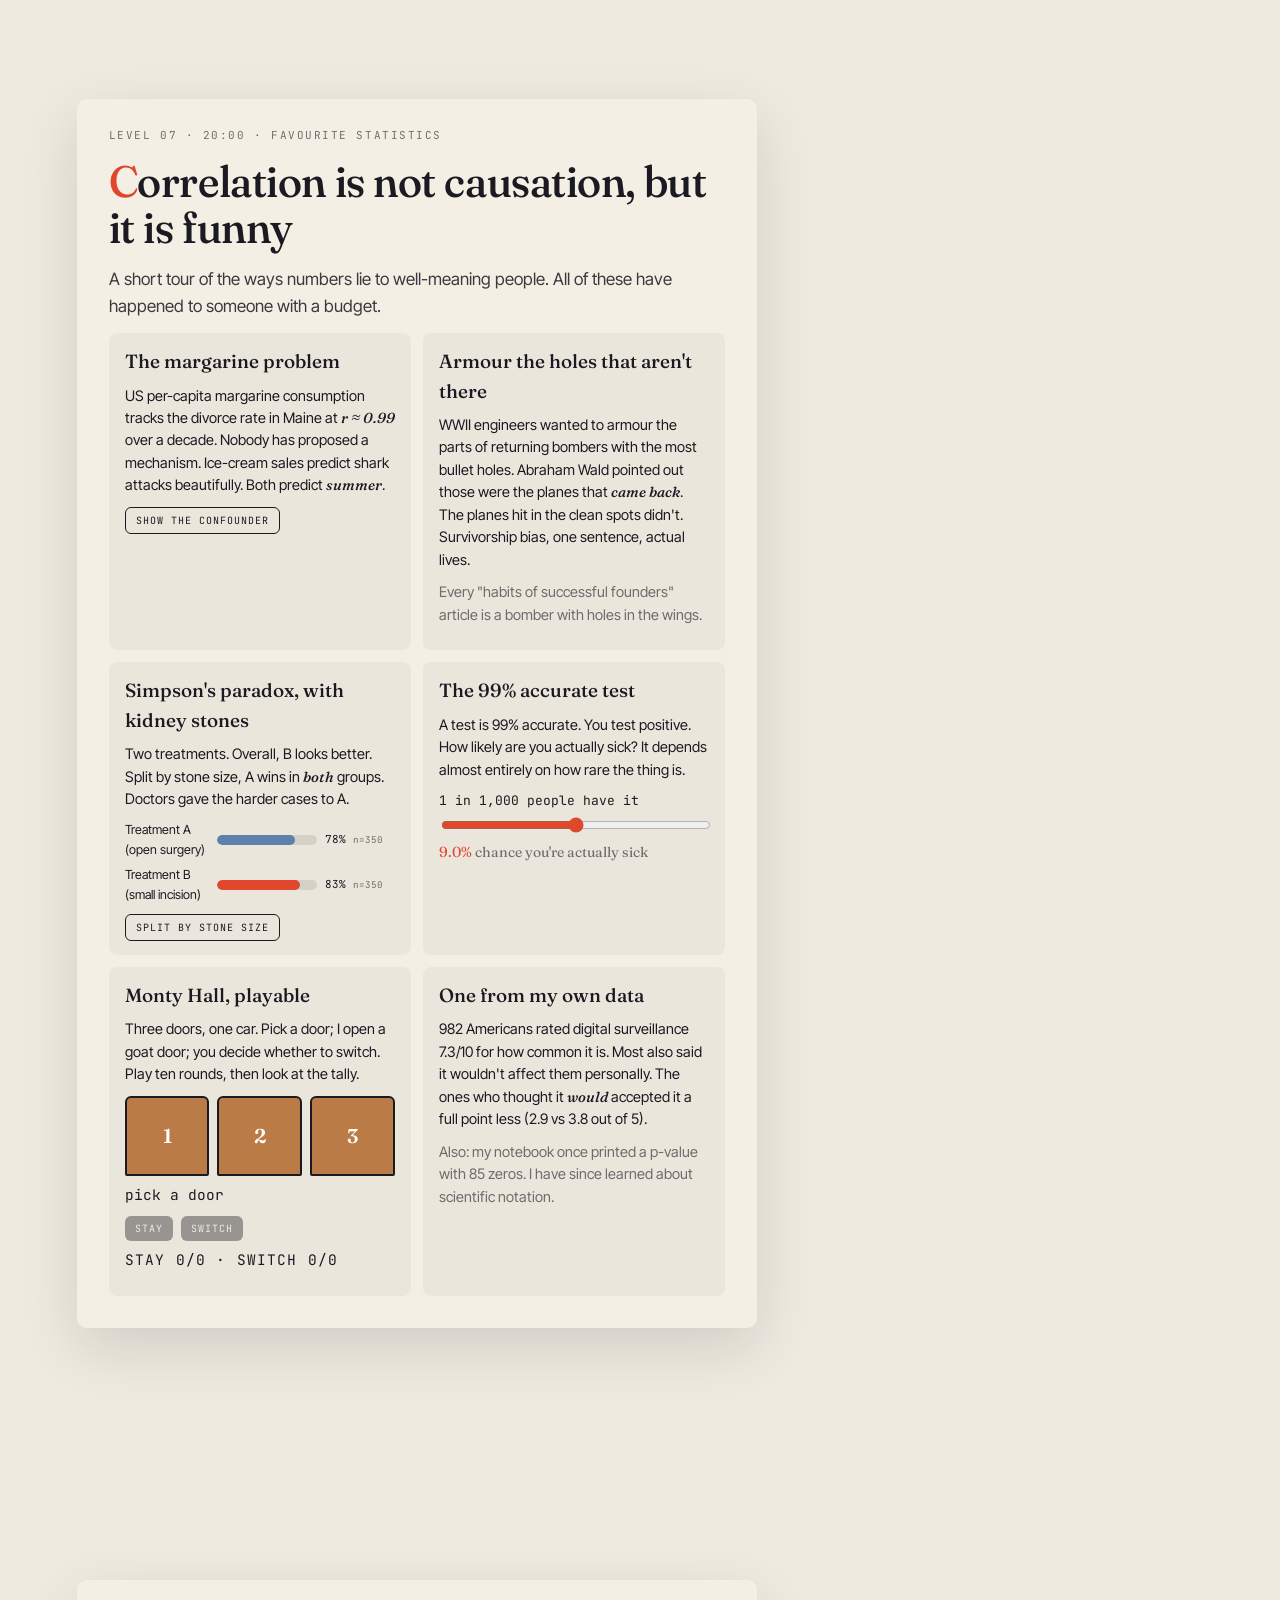
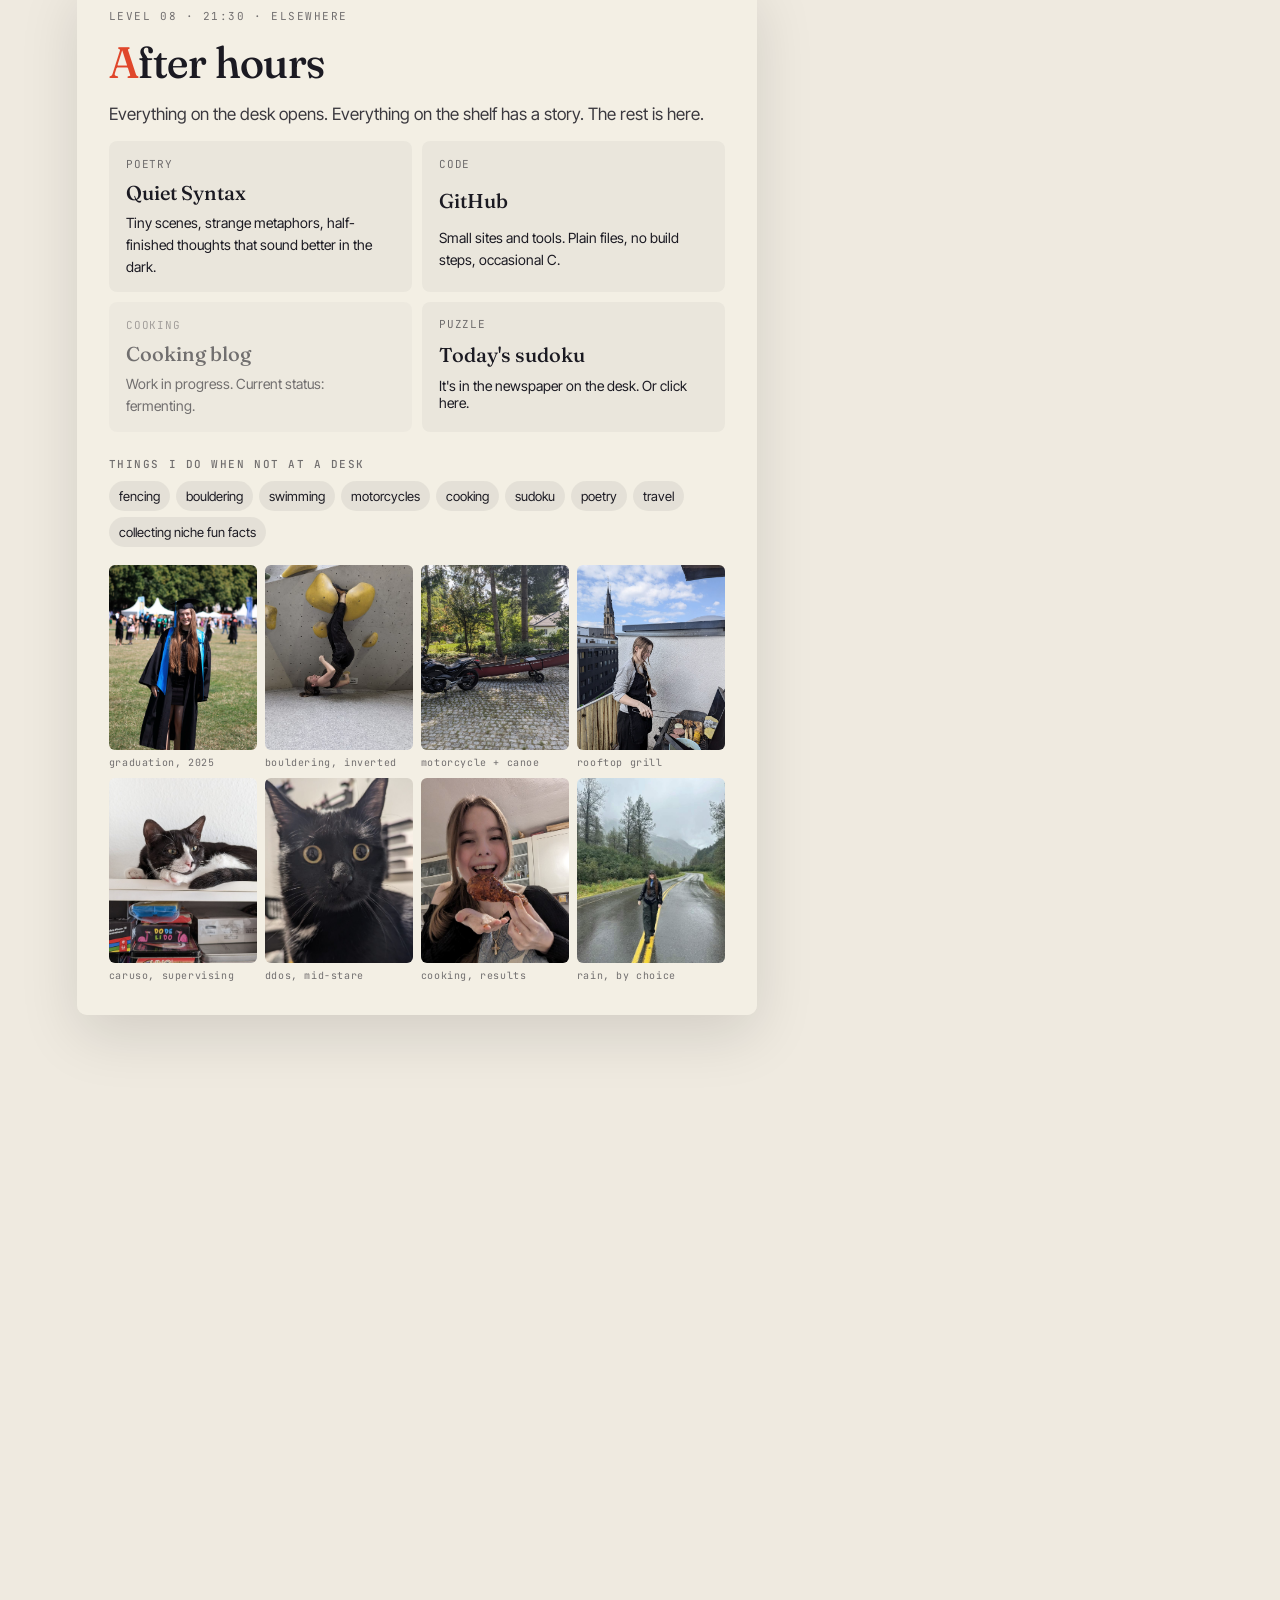
==== commit c4a91e72: "Three years of statistical research (lab + Riposte)" ====
--- a/index.html
+++ b/index.html
@@ -351,13 +351,13 @@
       <ul class="short">
         <li><span class="now">Now</span><span class="t"><strong>Cloud Support Engineer at AWS</strong>, European Sovereign Cloud: root-causing customer issues across AWS services; automating repetitive work with AI agents; mentor and trusted contact for the team.</span></li>
         <li><span class="k">Before</span><span class="t"><strong>Account Manager at Amazon</strong>: revenue, ad and inventory analytics for a seller portfolio.</span></li>
-        <li><span class="k">Research</span><span class="t"><strong>Preregistered study, n = 982</strong>, and a <strong>USENIX paper</strong>. Two years in a behavioural security lab.</span></li>
+        <li><span class="k">Research</span><span class="t"><strong>Preregistered study, n = 982</strong>, and a <strong>USENIX paper</strong>. Three years of statistical research across a behavioural security lab and Riposte.</span></li>
         <li><span class="k">Start-ups</span><span class="t"><strong>Riposte</strong>, custom-trained ML models for fencing analytics, and <strong><a href="https://fechtklingen.de/en" target="_blank" rel="noopener">Fechtklingen.de</a></strong>, an online blade shop.</span></li>
         <li><span class="k">Degree</span><span class="t"><strong>M.Sc. Computer Science, with honours</strong>. Four years teaching systems courses.</span></li>
       </ul>
       <div class="tiles">
         <div class="tile"><b>15 mo</b><span>Amazon &amp; AWS: account mgmt, cloud support</span></div>
-        <div class="tile"><b>2 yrs</b><span>research: study design to published paper</span></div>
+        <div class="tile"><b>3 yrs</b><span>statistical research: study design to published paper</span></div>
         <div class="tile"><b>2</b><span>start-ups: Riposte &amp; <a href="https://fechtklingen.de/en" target="_blank" rel="noopener">Fechtklingen.de</a></span></div>
         <div class="tile"><b>4 yrs</b><span>teaching systems &amp; architecture</span></div>
       </div>
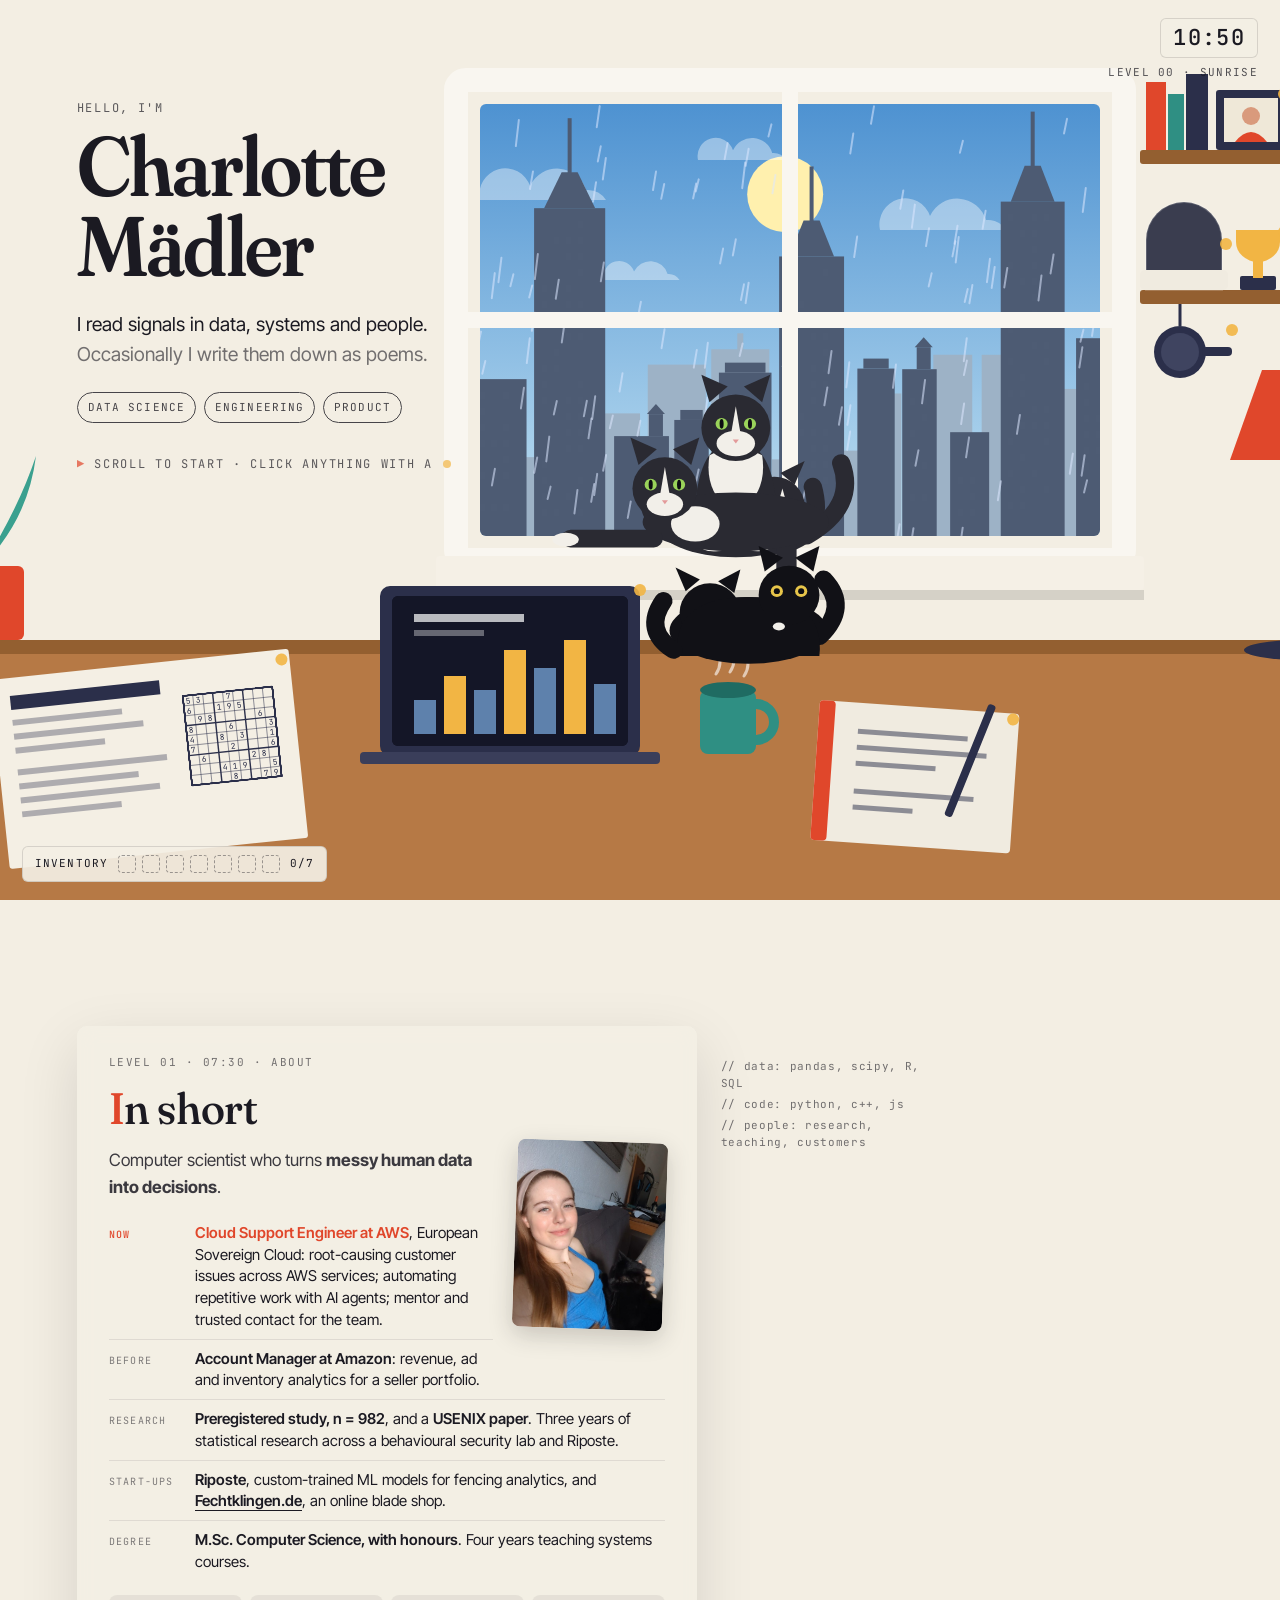
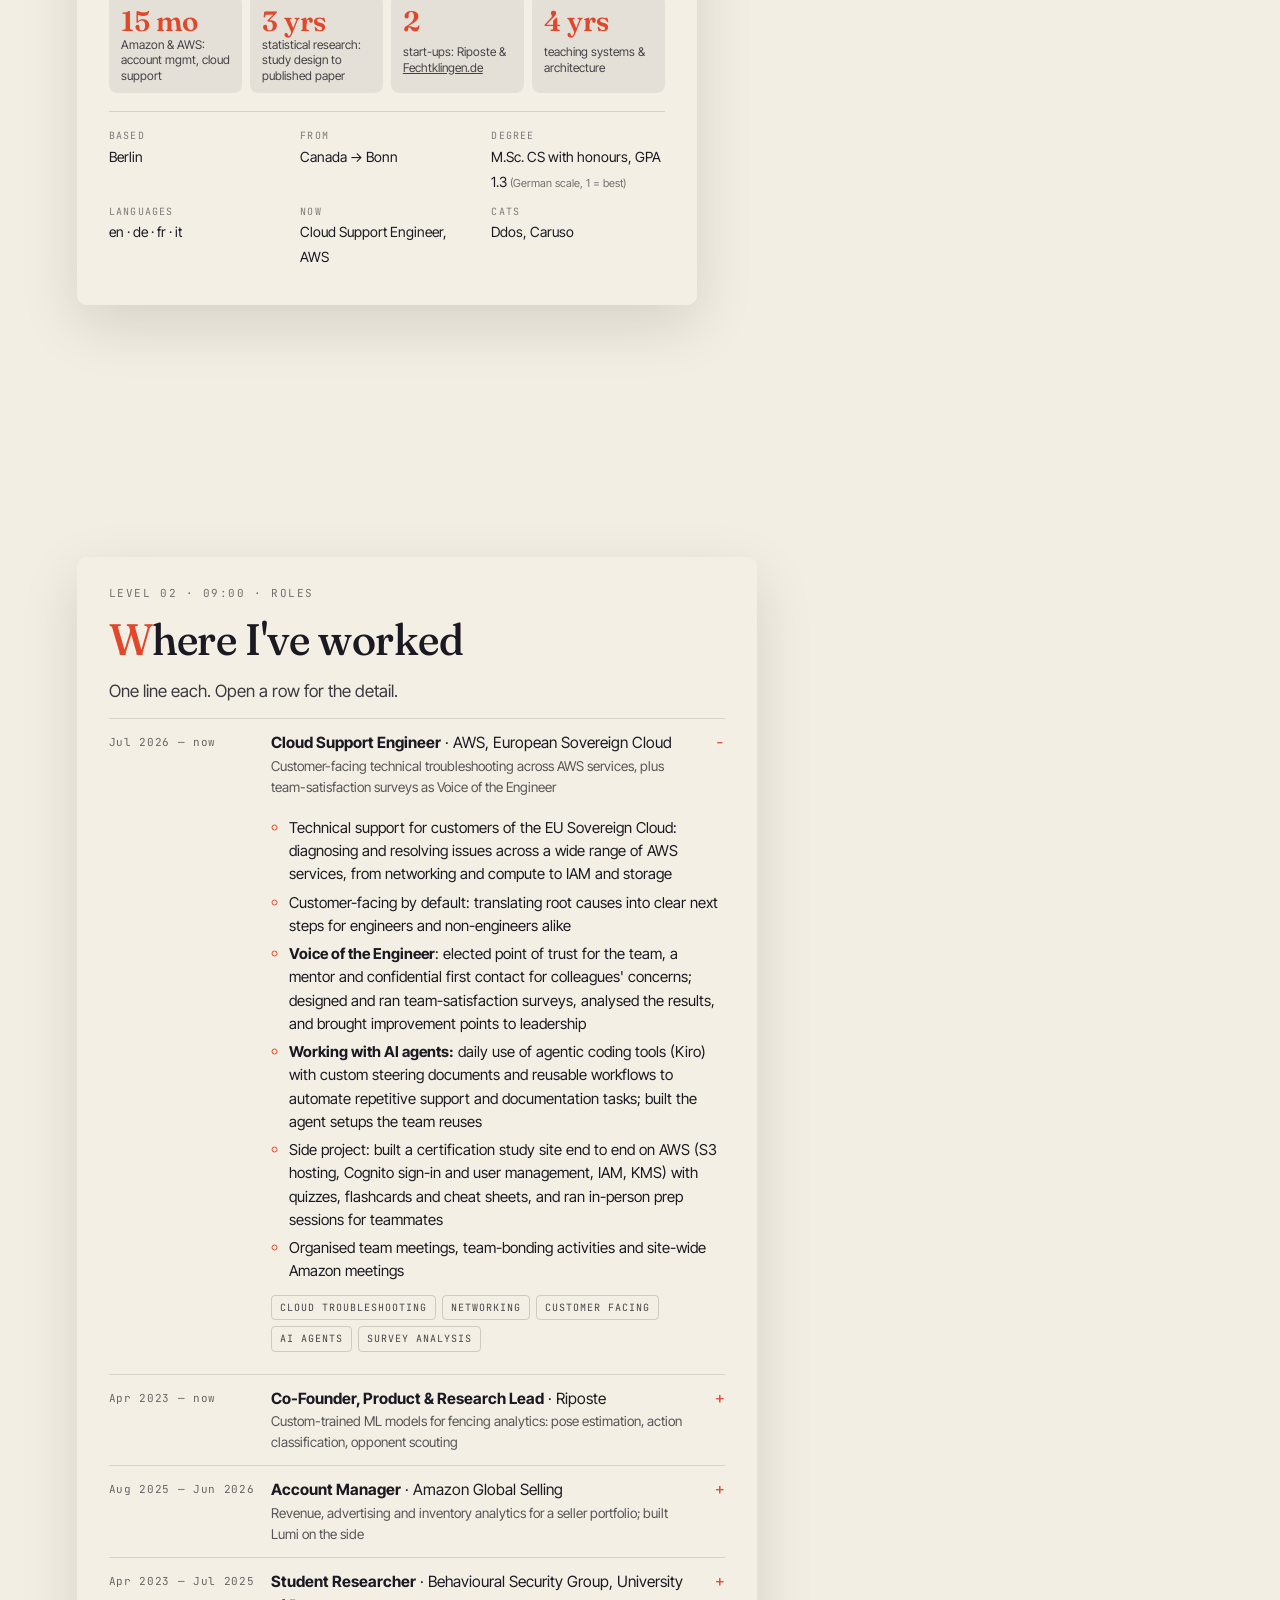
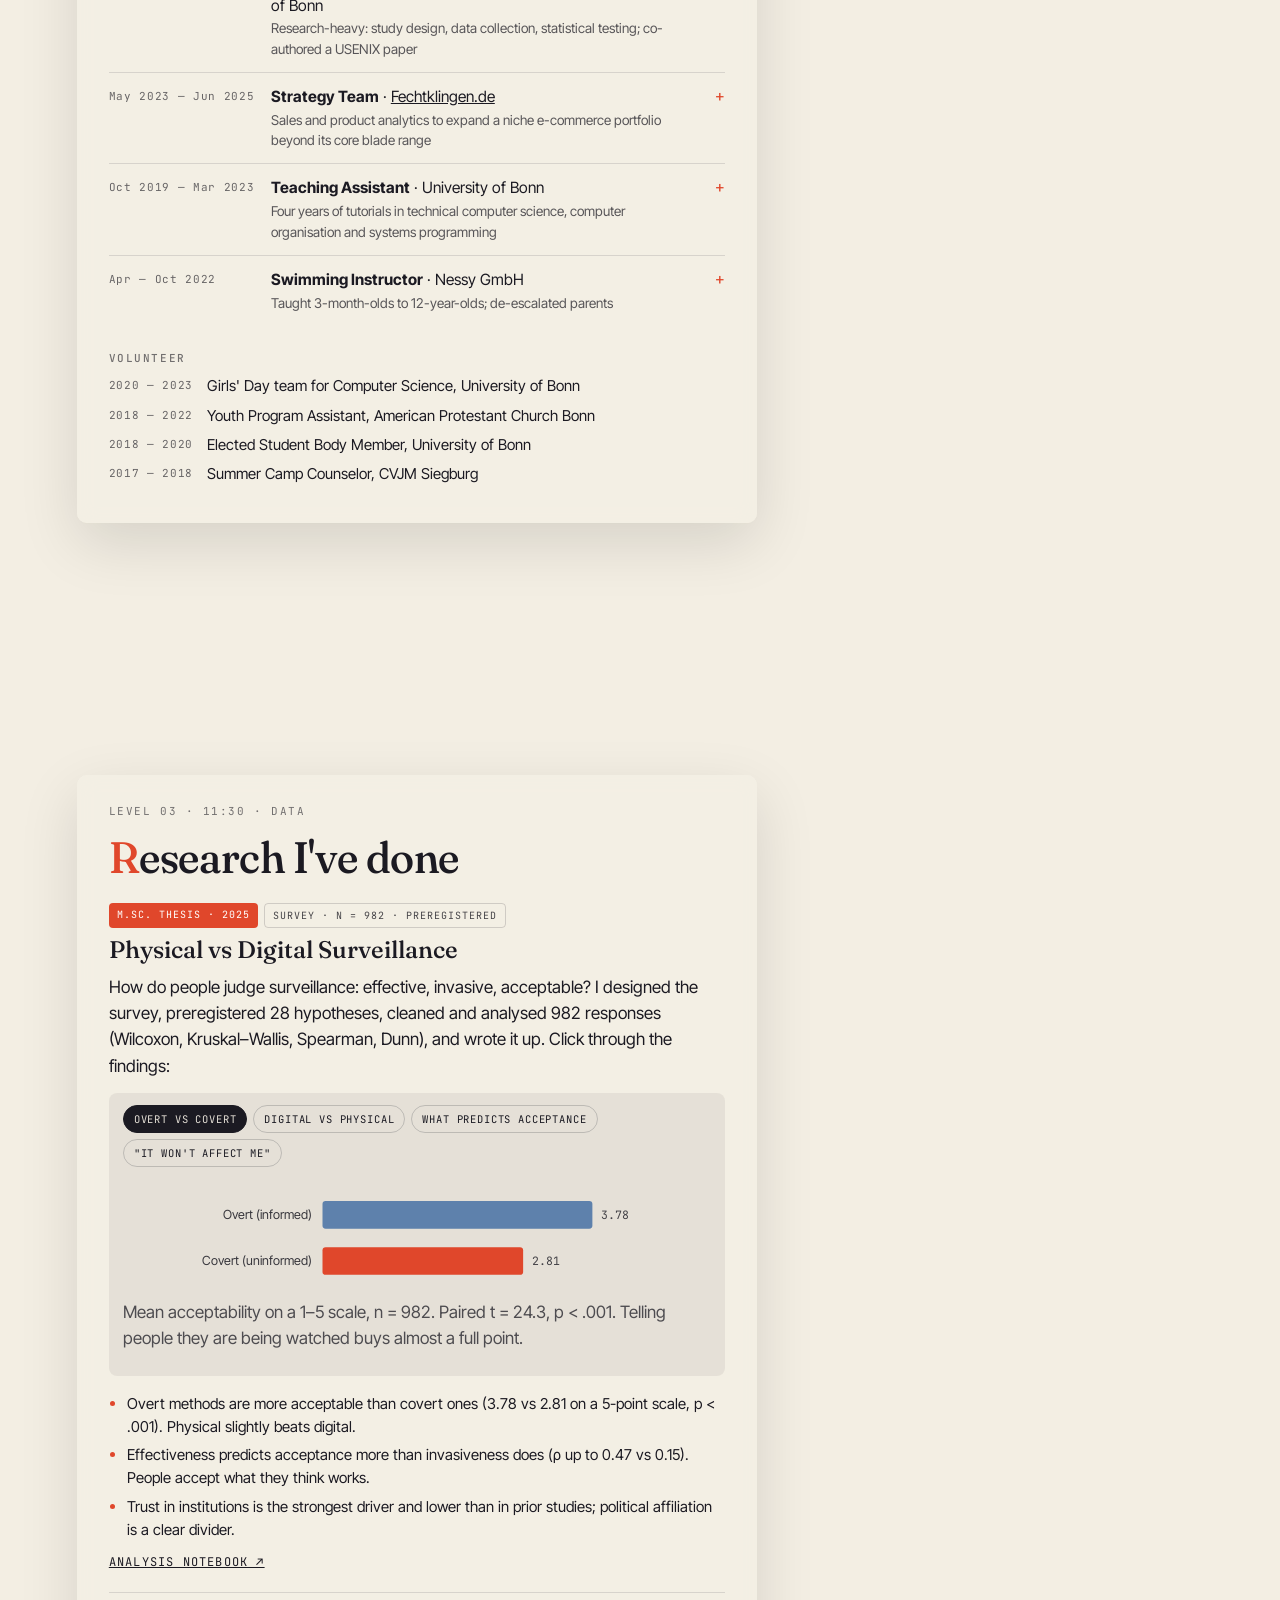
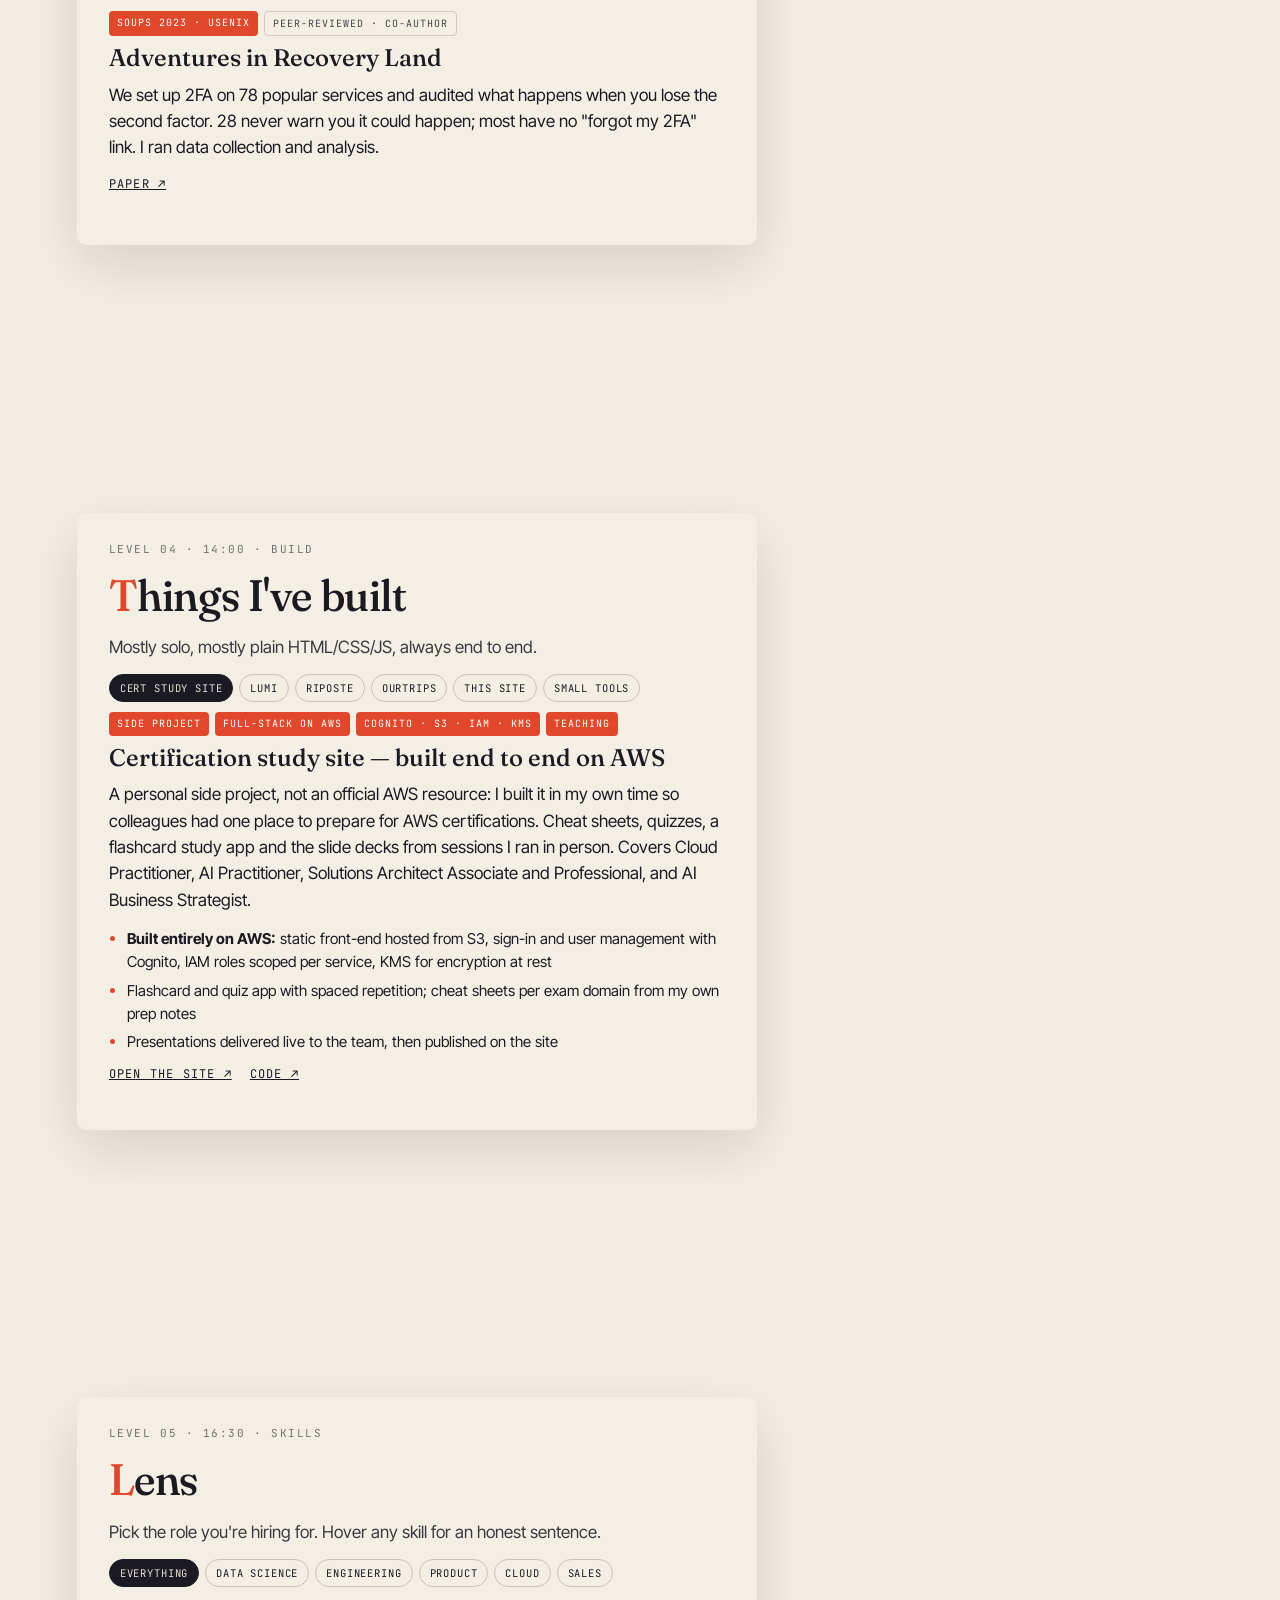
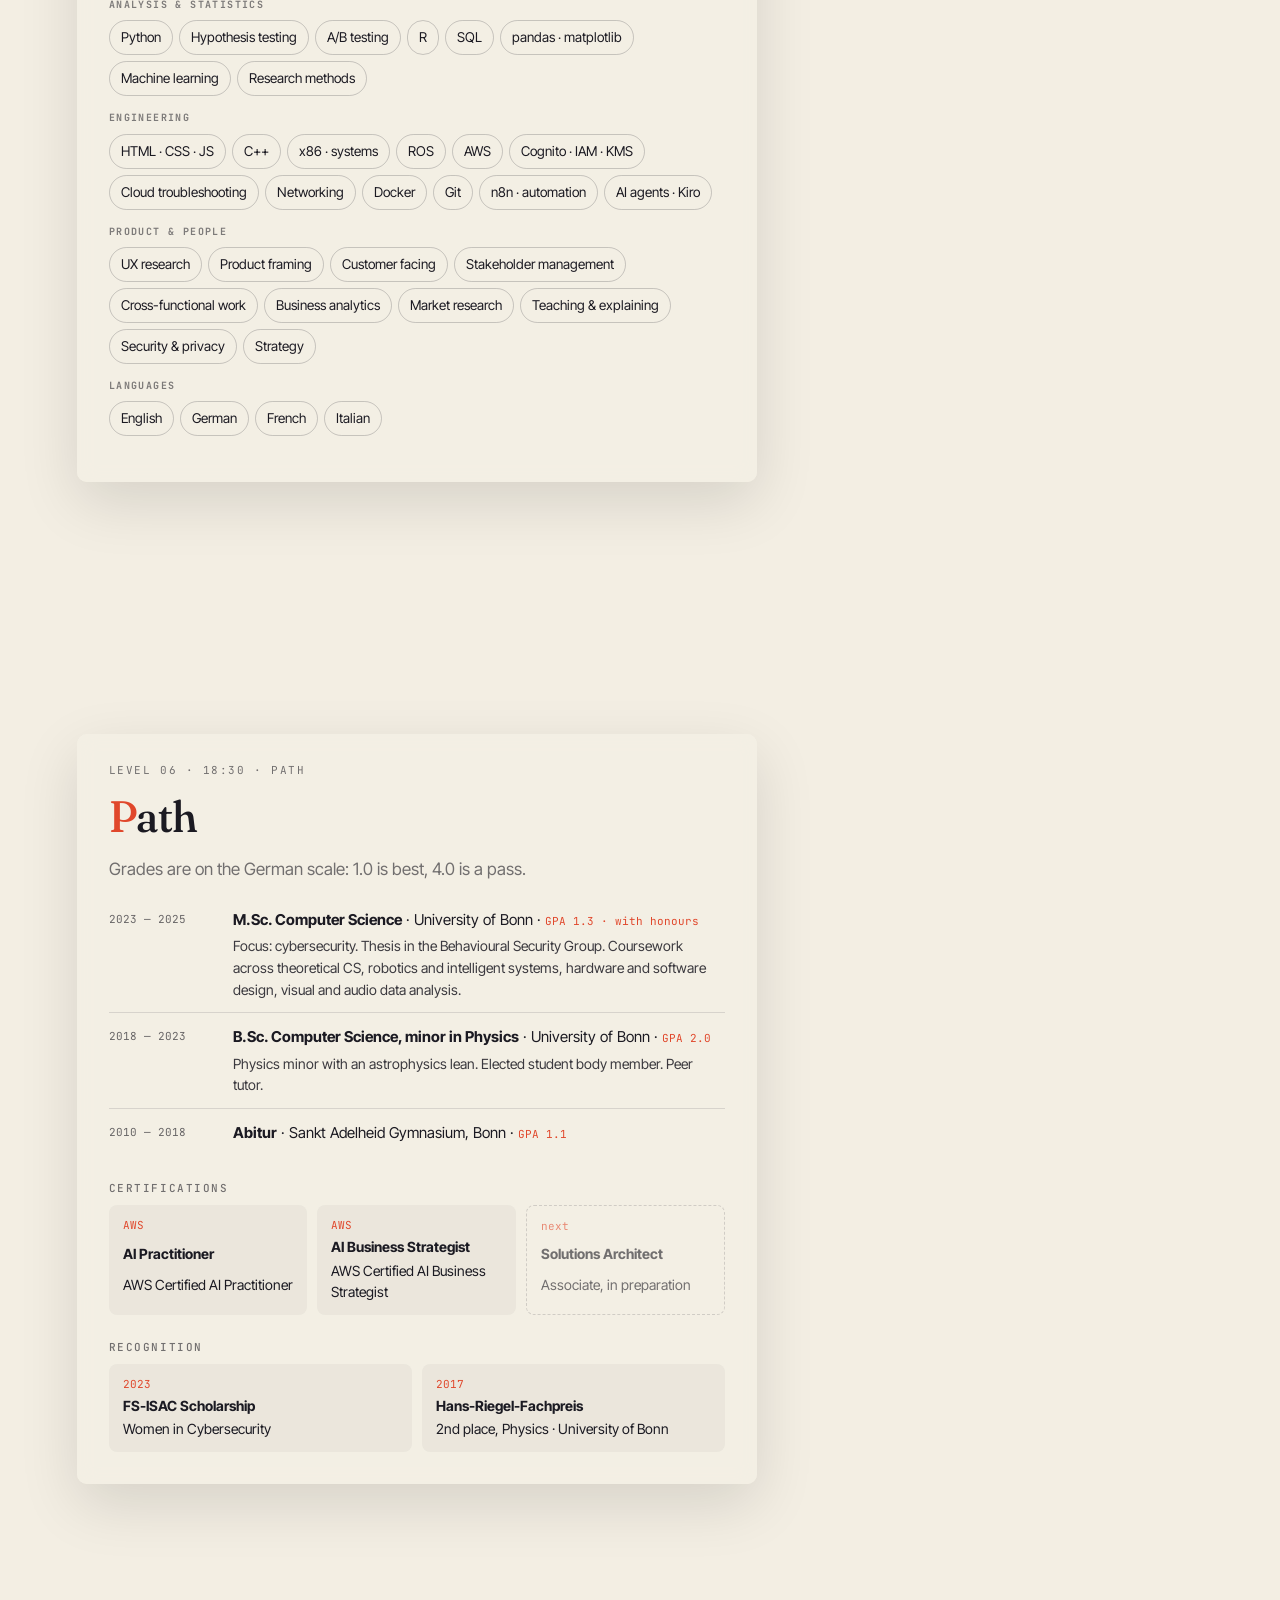
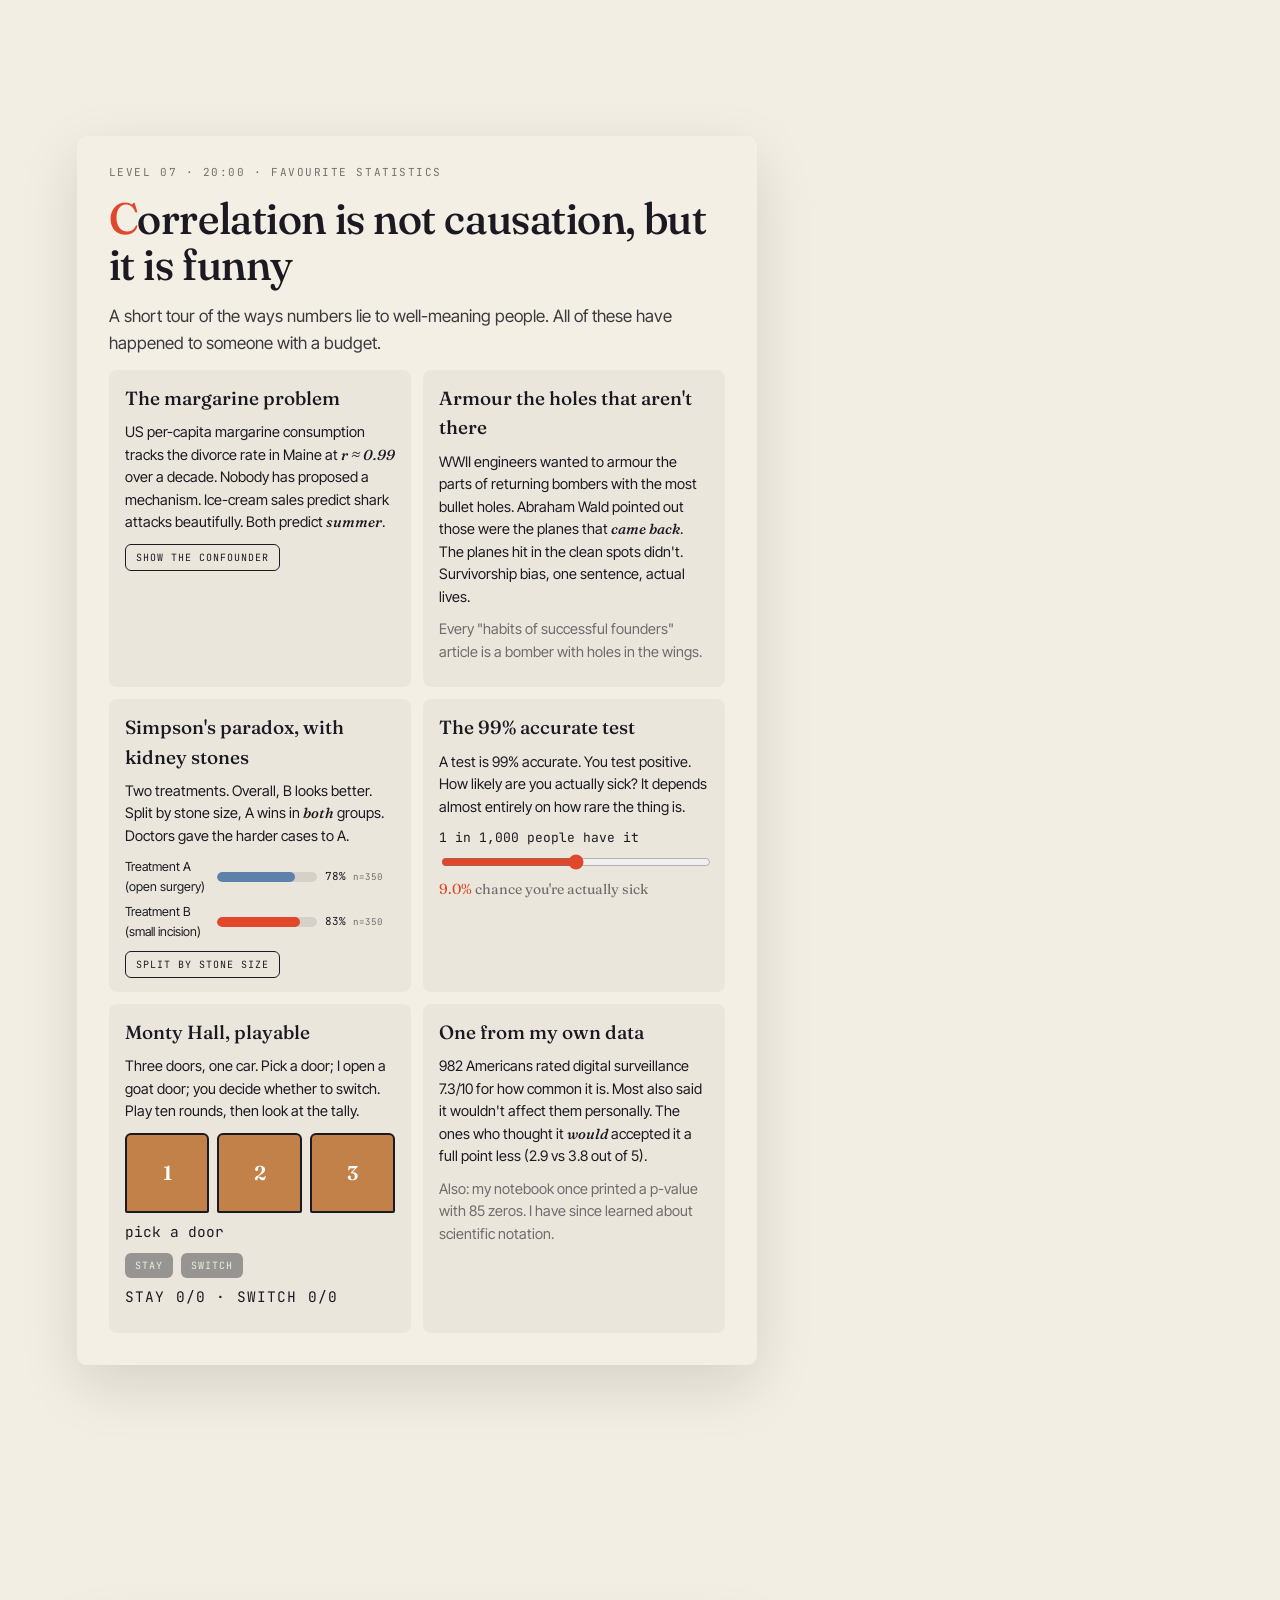
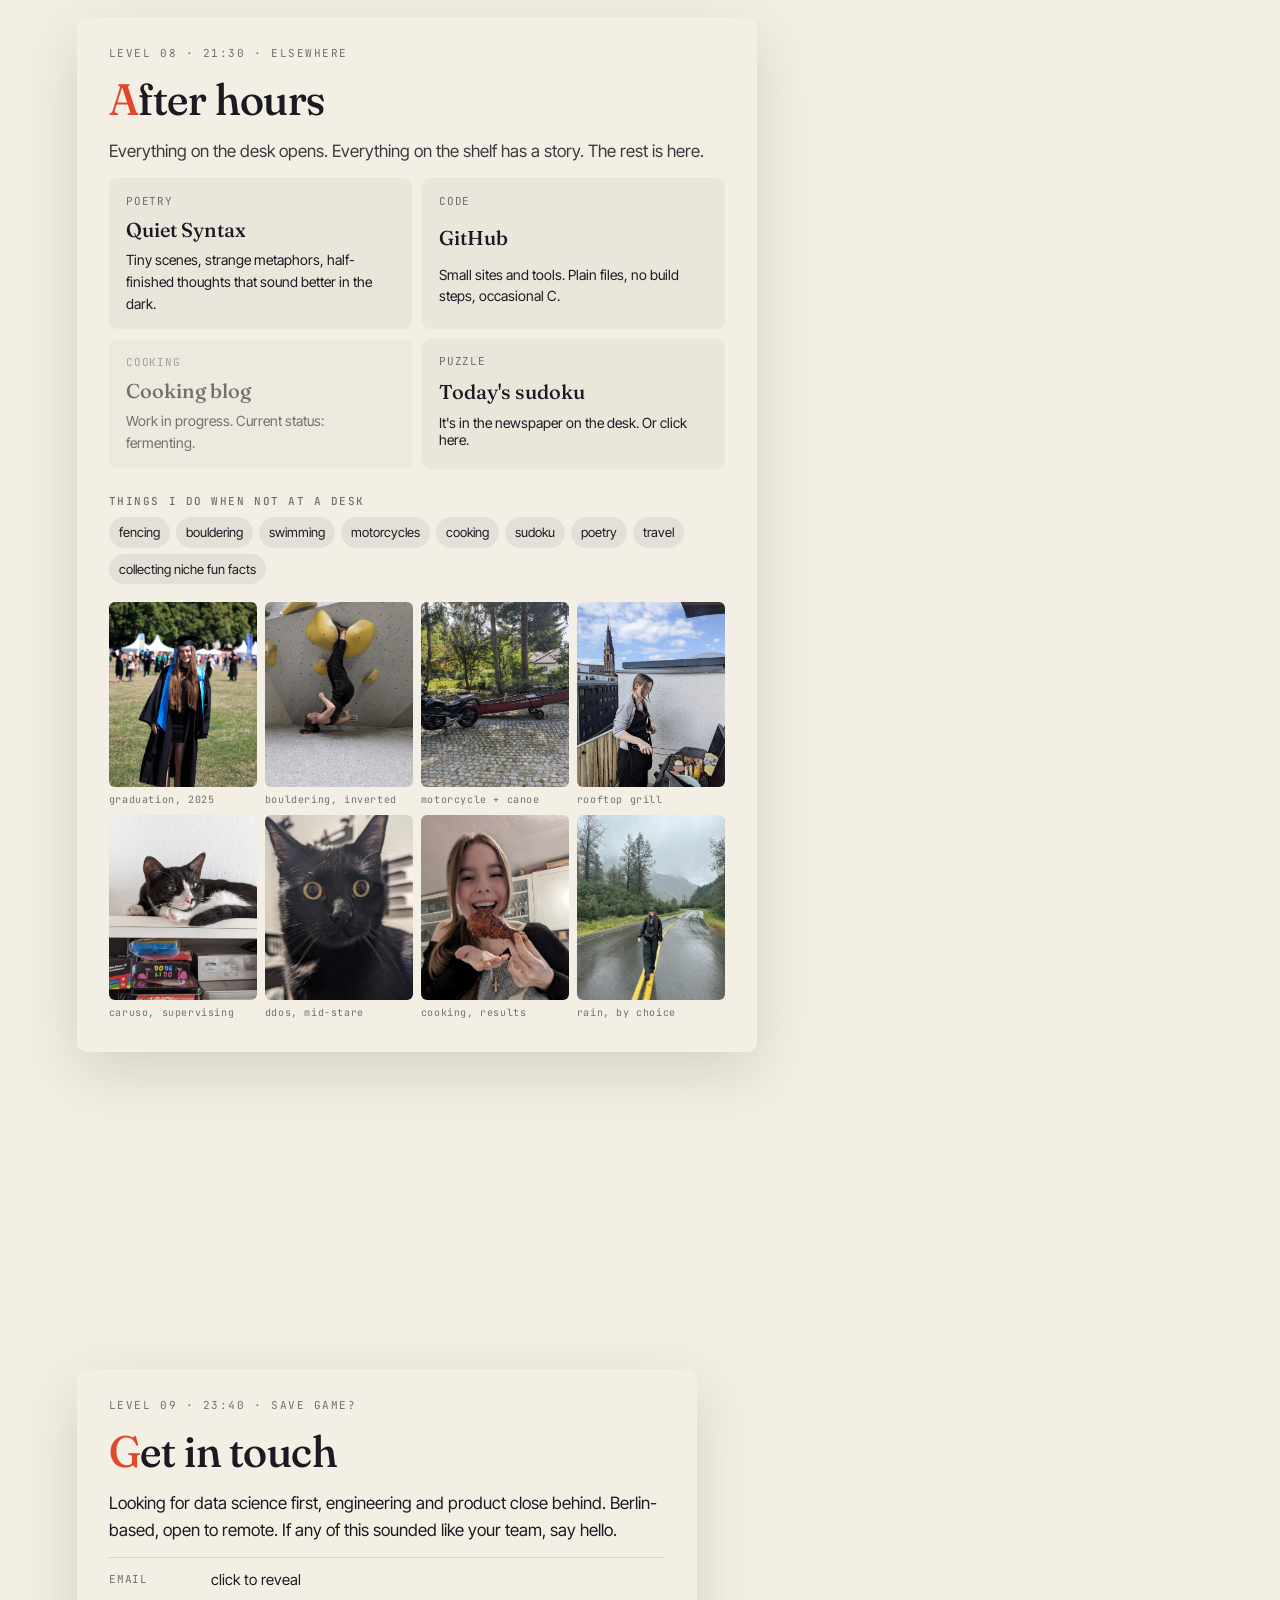
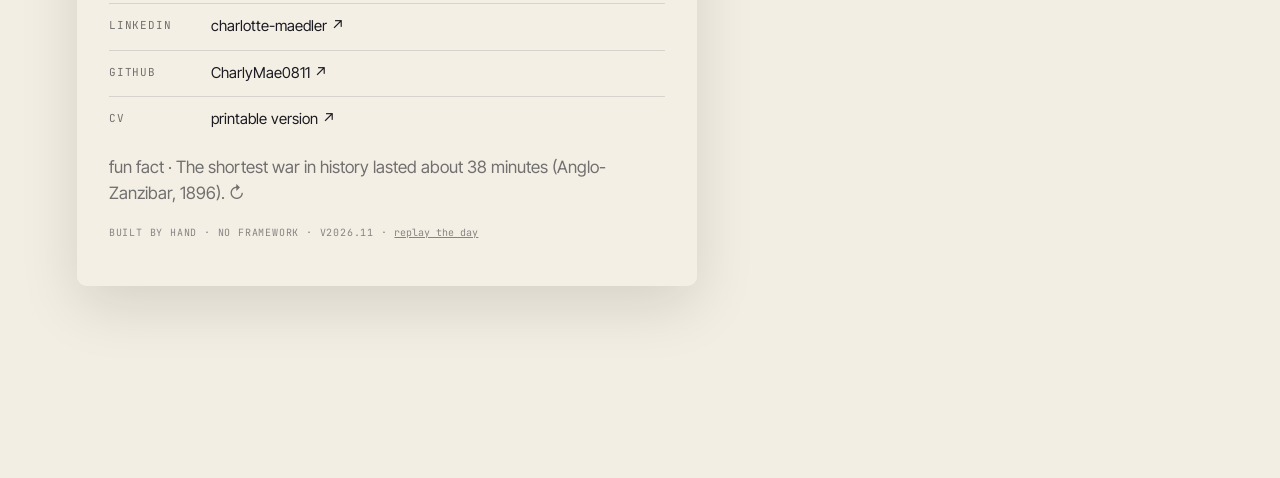
==== commit 9bbe1deb: "Stakeholder and cross-functional language" ====
--- a/index.html
+++ b/index.html
@@ -695,6 +695,8 @@
             <span class="skill" data-w="data:2 eng:0 product:3 cloud:0 sales:2" data-tip="Interviews, surveys, usability. Finding what people ask for vs what they need.">UX research</span>
             <span class="skill" data-w="data:1 eng:1 product:3 cloud:1 sales:2" data-tip="Riposte, Lumi: framing, scoping, trade-offs.">Product framing</span>
             <span class="skill" data-w="data:1 eng:1 product:3 cloud:3 sales:3" data-tip="Account management, then cloud support. Explaining hard things to busy people.">Customer facing</span>
+            <span class="skill" data-w="data:1 eng:1 product:3 cloud:2 sales:3" data-tip="Business reviews with sellers, advocating for engineers to leadership, aligning co-founders and coaches at Riposte.">Stakeholder management</span>
+            <span class="skill" data-w="data:1 eng:1 product:3 cloud:2 sales:2" data-tip="Advertising, catalogue and fulfilment teams at Amazon; facilities and partner teams for campus events.">Cross-functional work</span>
             <span class="skill" data-w="data:3 eng:0 product:3 cloud:1 sales:3" data-tip="Keyword and revenue analysis, lead identification, stock planning. Numbers that decide what to do next.">Business analytics</span>
             <span class="skill" data-w="data:2 eng:0 product:3 cloud:0 sales:3" data-tip="Riposte and Fechtklingen: who buys, why, and what the competition does.">Market research</span>
             <span class="skill" data-w="data:2 eng:1 product:3 cloud:2 sales:3" data-tip="Four years of tutorials. If I can't explain it, I don't understand it yet.">Teaching & explaining</span>
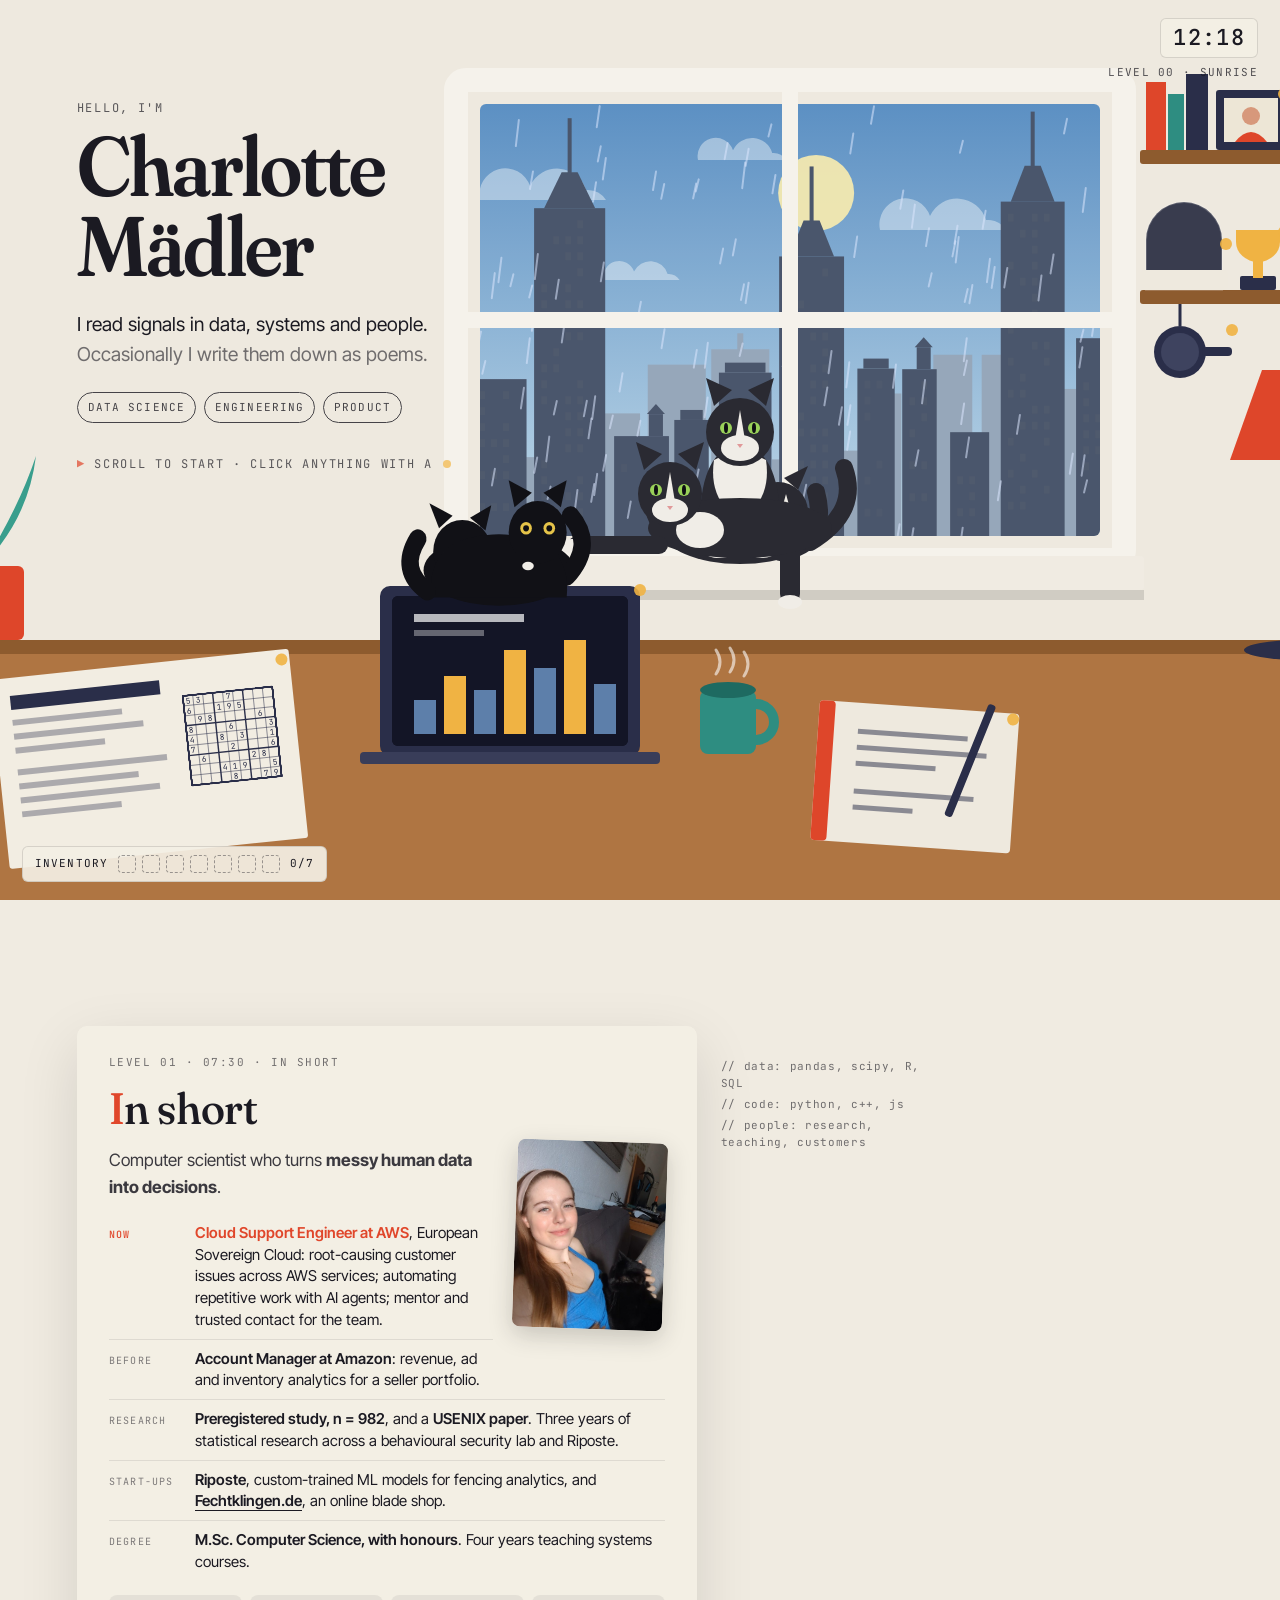
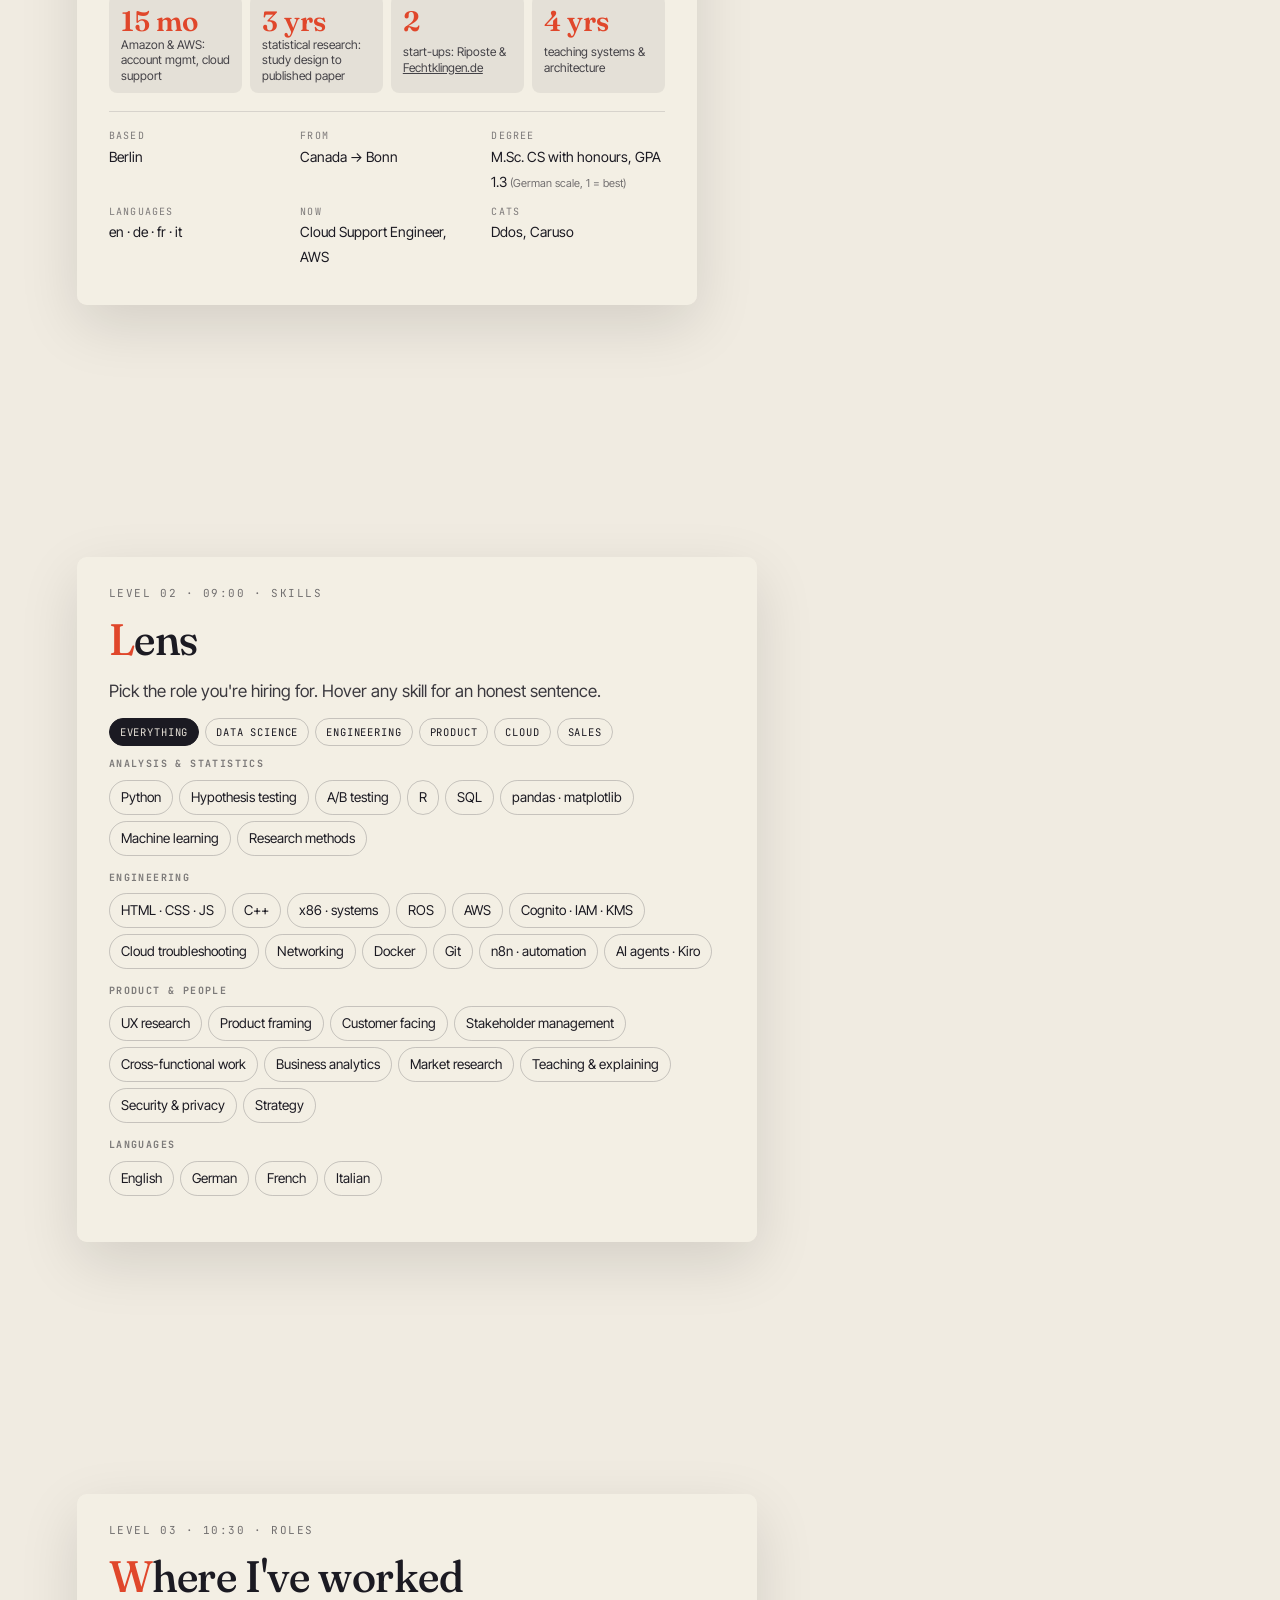
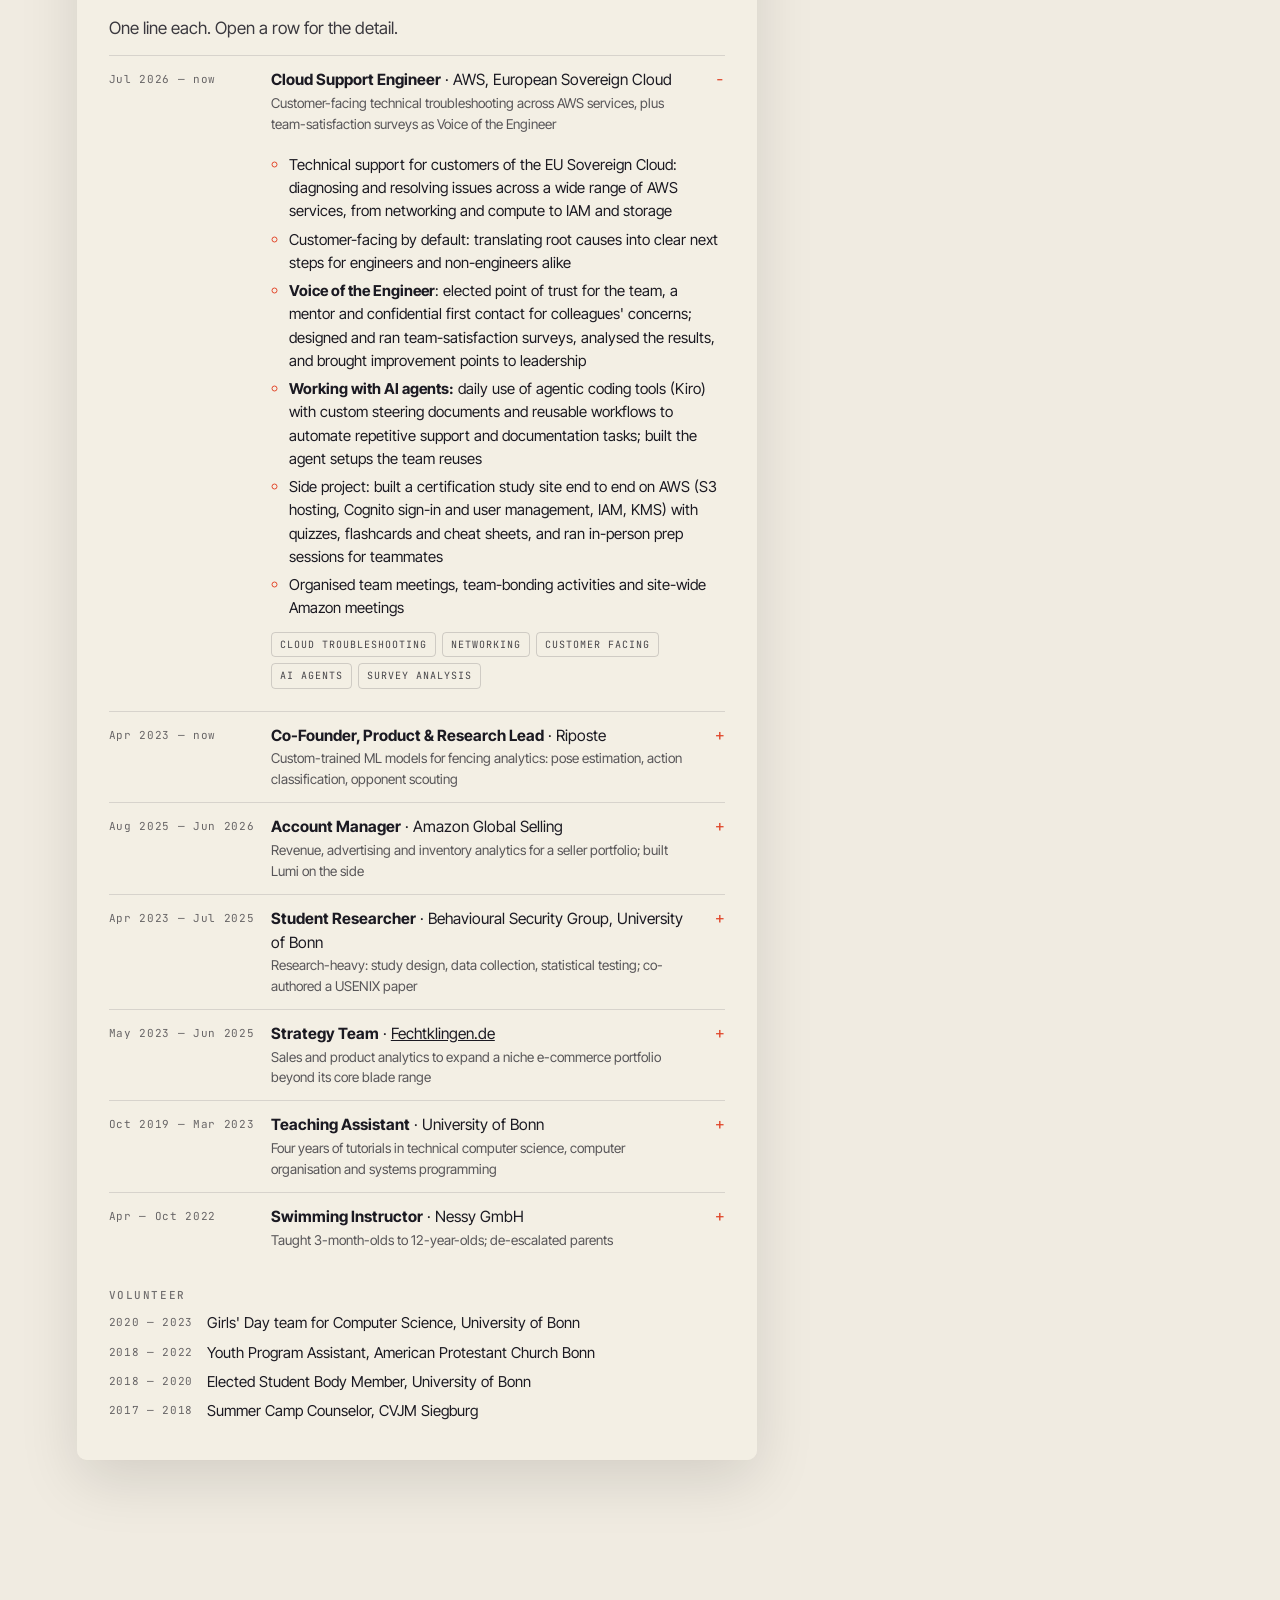
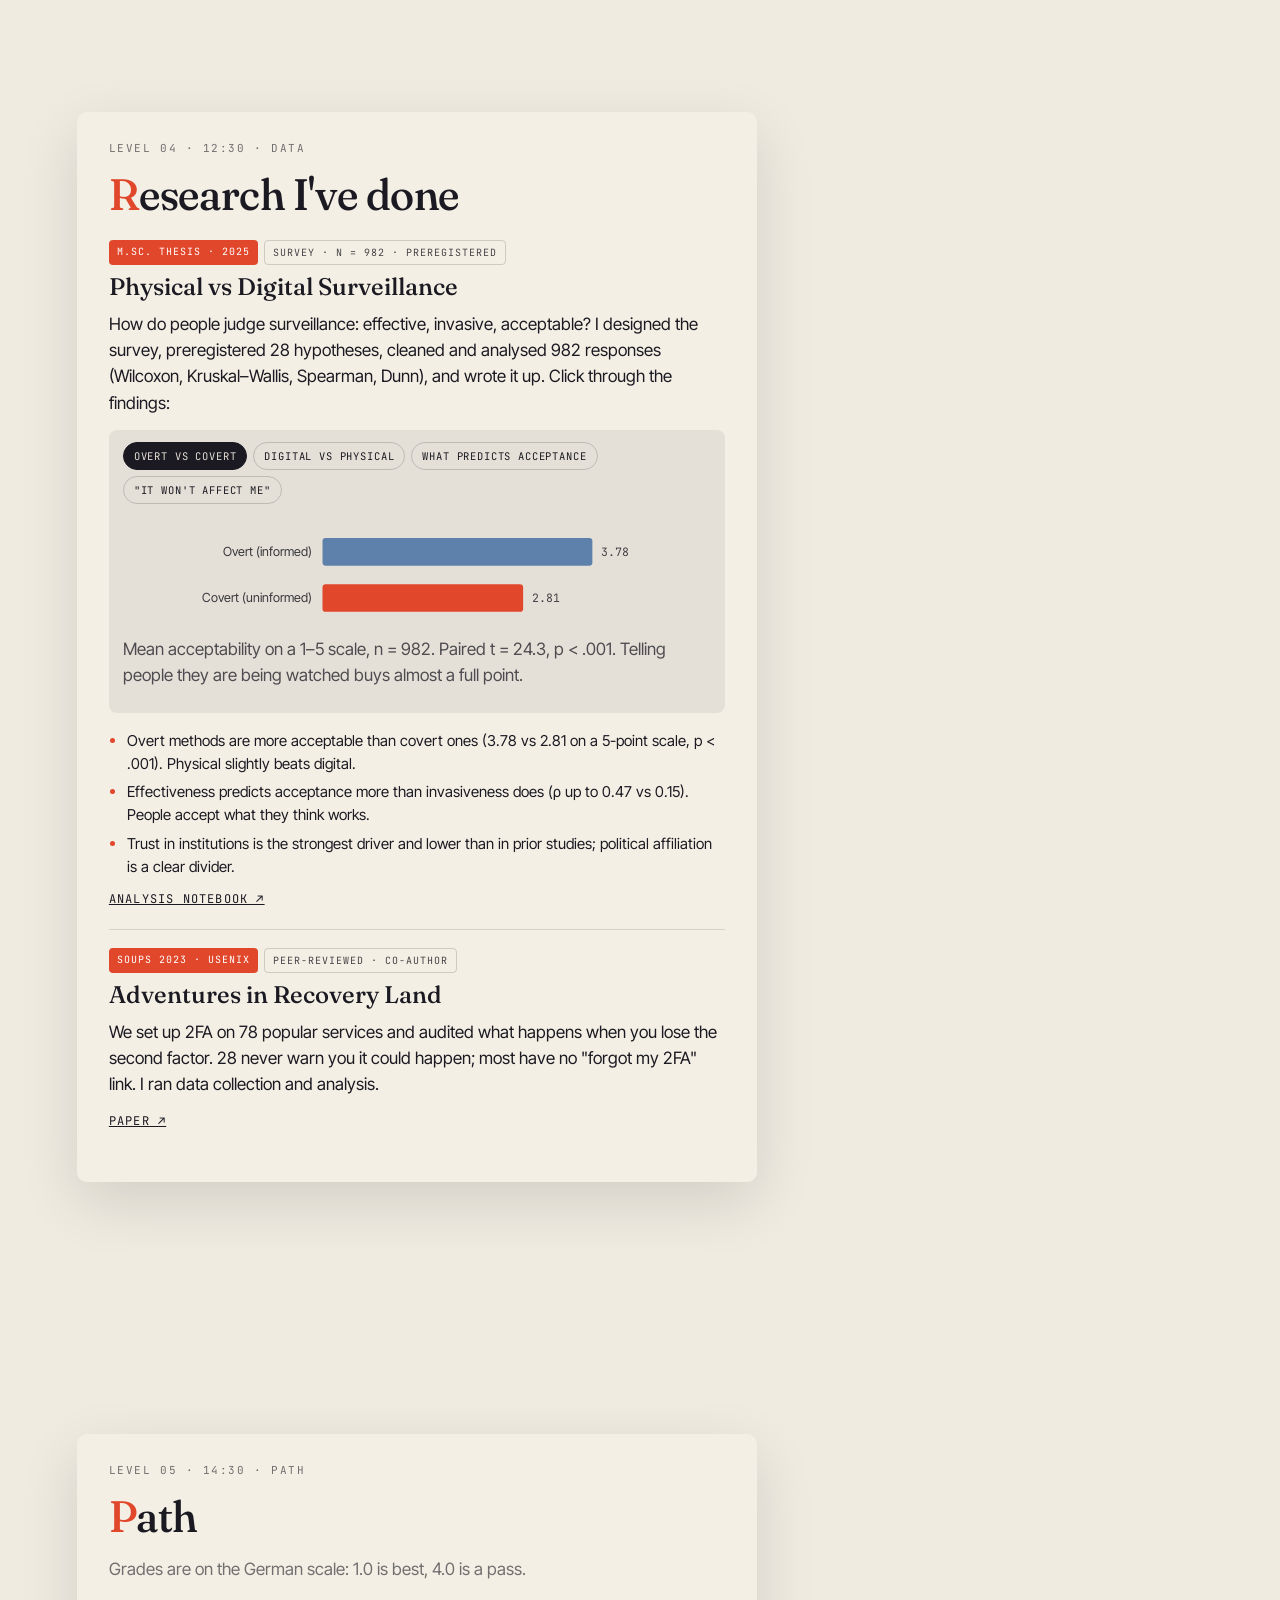
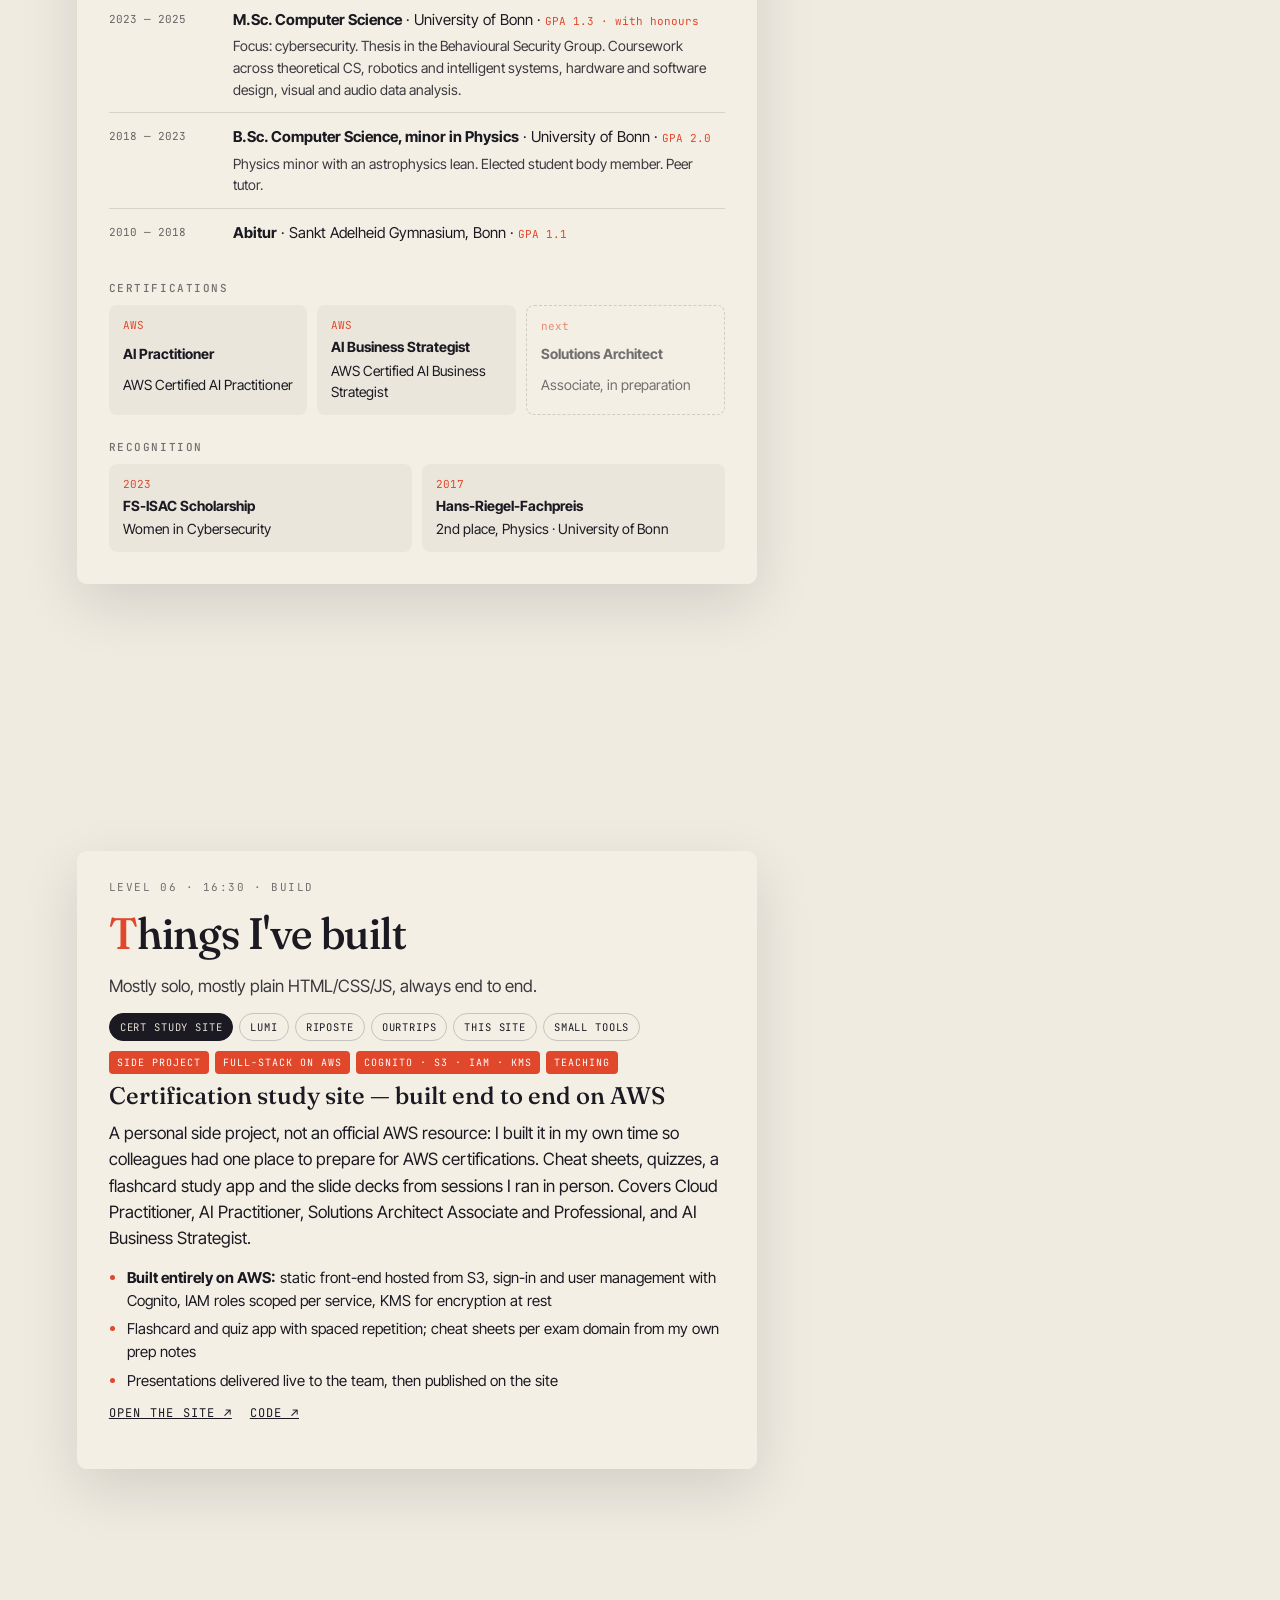
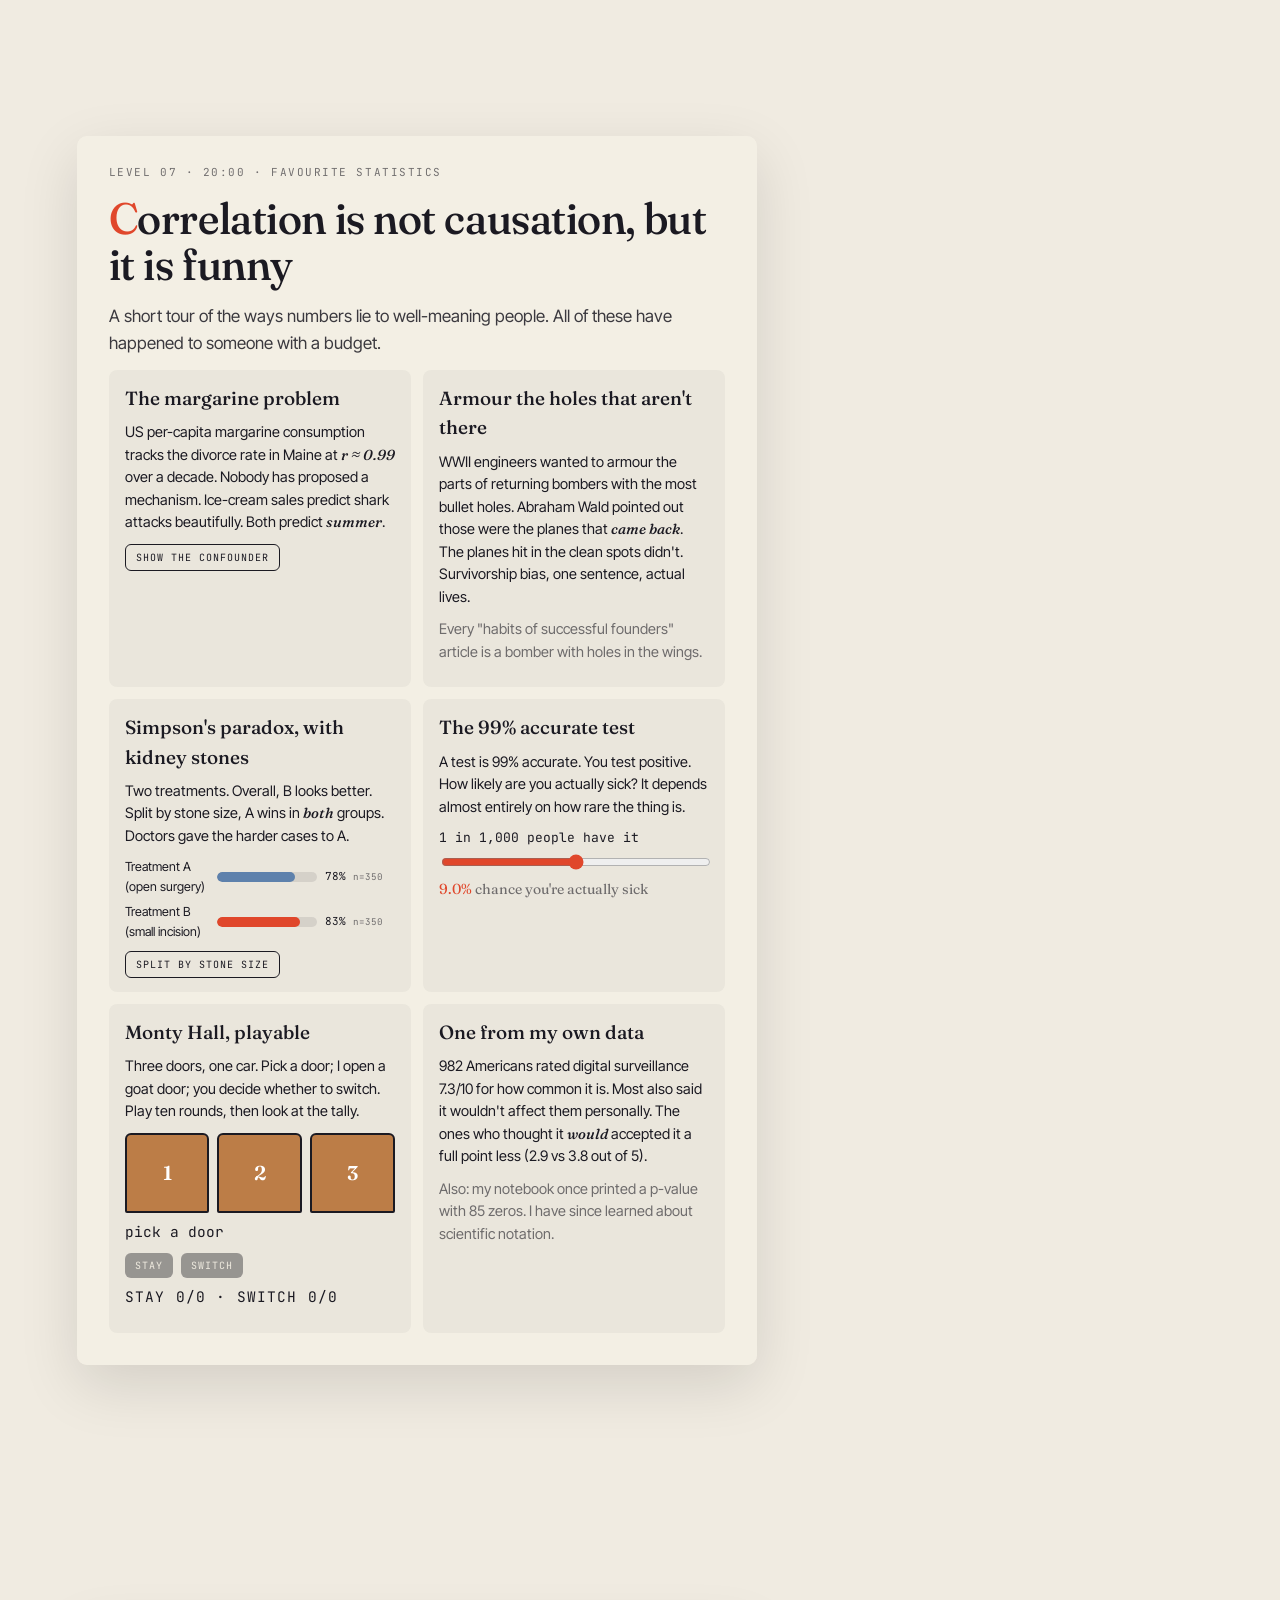
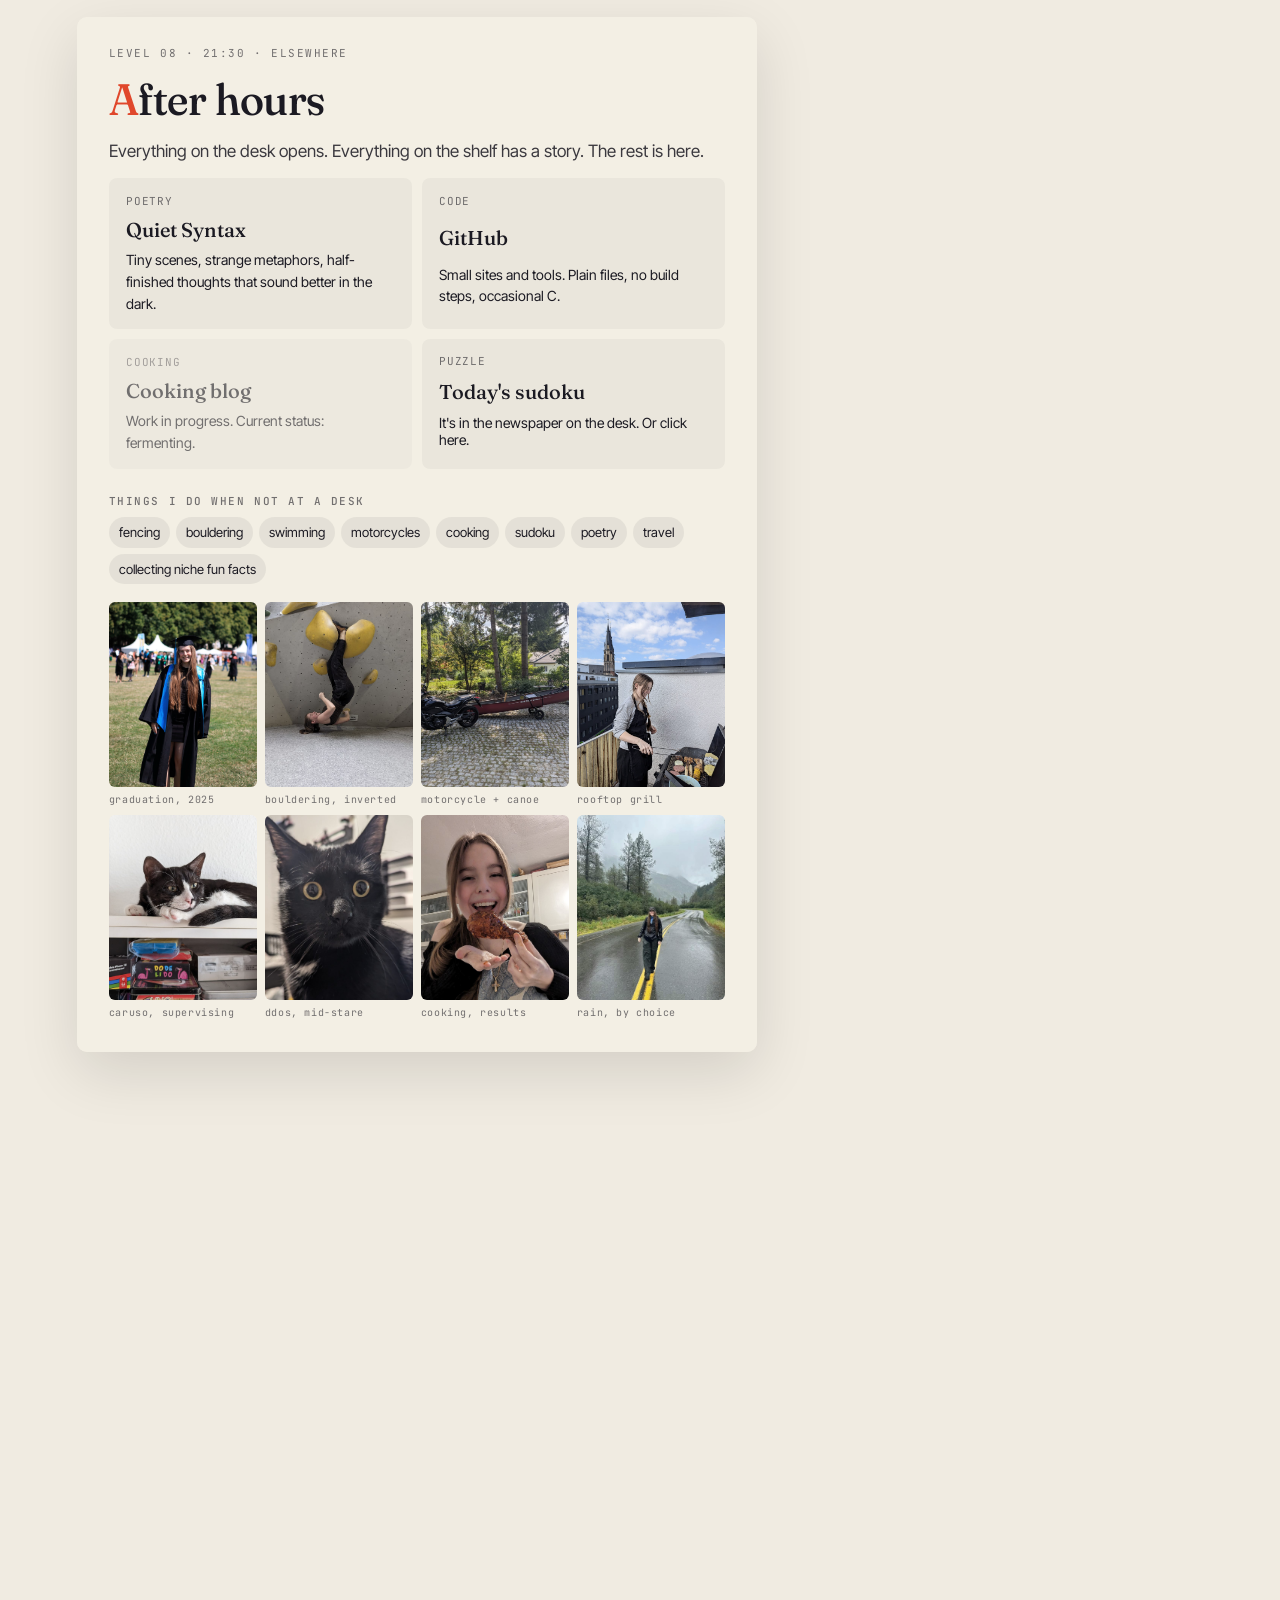
==== commit aeee1379: "Reorder: skills after intro, path after research; rain moves to the morning skills chapter" ====
--- a/index.html
+++ b/index.html
@@ -341,10 +341,9 @@
     </div>
   </section>
 
-  <!-- ================= 01 ABOUT ================= -->
   <section class="chapter" data-chapter="1" data-time="07:30" data-label="MORNING · IN SHORT">
     <article class="panel">
-      <header class="panel-head">LEVEL 01 · 07:30 · ABOUT</header>
+      <header class="panel-head">LEVEL 01 · 07:30 · IN SHORT</header>
       <h2>In short</h2>
       <figure class="portrait"><img src="images/portrait.jpg?v=2" alt="Charlotte with Ddos" onerror="this.closest('figure').remove()"></figure>
       <p class="lede">Computer scientist who turns <strong>messy human data into decisions</strong>.</p>
@@ -377,10 +376,83 @@
     </article>
   </section>
 
-  <!-- ================= 02 DATA ================= -->
-  <section class="chapter" data-chapter="2" data-time="09:00" data-label="MORNING · ROLES">
+  <section class="chapter" data-chapter="2" data-time="09:00" data-label="MORNING · SKILLS">
     <article class="panel wide">
-      <header class="panel-head">LEVEL 02 · 09:00 · ROLES</header>
+      <header class="panel-head">LEVEL 02 · 09:00 · SKILLS</header>
+      <h2>Lens</h2>
+      <p class="lede">Pick the role you're hiring for. Hover any skill for an honest sentence.</p>
+
+      <div class="lens-tabs" role="tablist">
+        <button class="ltab is-on" data-lens="all">everything</button>
+        <button class="ltab" data-lens="data">data science</button>
+        <button class="ltab" data-lens="eng">engineering</button>
+        <button class="ltab" data-lens="product">product</button>
+        <button class="ltab" data-lens="cloud">cloud</button>
+        <button class="ltab" data-lens="sales">sales</button>
+      </div>
+
+      <div class="skill-groups" id="skills">
+        <div class="skill-group">
+          <h4>Analysis & statistics</h4>
+          <div class="skill-row">
+            <span class="skill" data-w="data:3 eng:1 product:2 cloud:1 sales:1" data-tip="Daily driver. pandas, numpy, scipy, notebooks, small tools end to end.">Python</span>
+            <span class="skill" data-w="data:3 eng:0 product:1 cloud:0 sales:2" data-tip="Survey analysis, non-parametric tests, post-hoc corrections. I read the assumptions first.">Hypothesis testing</span>
+            <span class="skill" data-w="data:3 eng:1 product:3 cloud:0 sales:3" data-tip="Design, power, and the discipline not to peek.">A/B testing</span>
+            <span class="skill" data-w="data:2 eng:0 product:1 cloud:0 sales:0" data-tip="Comfortable; I reach for Python first.">R</span>
+            <span class="skill" data-w="data:3 eng:2 product:1 cloud:1 sales:2" data-tip="Cleaning, joins, aggregations. Writes itself after enough Likert scales.">SQL</span>
+            <span class="skill" data-w="data:3 eng:1 product:1 cloud:0 sales:2" data-tip="pandas, matplotlib, seaborn. Charts people can read without me in the room.">pandas · matplotlib</span>
+            <span class="skill" data-w="data:3 eng:2 product:1 cloud:0 sales:0" data-tip="Riposte: PyTorch action classifiers, semi-self-supervised on 100 h of video, fine-tuned on 2 h labelled. Plus CV and audio coursework.">Machine learning</span>
+            <span class="skill" data-w="data:3 eng:0 product:3 cloud:0 sales:2" data-tip="Surveys, experiments, interviews. Preregistered when it counts.">Research methods</span>
+          </div>
+        </div>
+        <div class="skill-group">
+          <h4>Engineering</h4>
+          <div class="skill-row">
+            <span class="skill" data-w="data:1 eng:3 product:1 cloud:1 sales:0" data-tip="This site, Lumi, OurTrips. I like knowing what every line does.">HTML · CSS · JS</span>
+            <span class="skill" data-w="data:0 eng:2 product:0 cloud:0 sales:0" data-tip="Systems coursework, robotics, and four years teaching it.">C++</span>
+            <span class="skill" data-w="data:0 eng:2 product:0 cloud:1 sales:0" data-tip="Taught computer organisation. Can read a stack frame without crying.">x86 · systems</span>
+            <span class="skill" data-w="data:0 eng:2 product:0 cloud:0 sales:0" data-tip="Robotics and intelligent systems coursework.">ROS</span>
+            <span class="skill" data-w="data:1 eng:3 product:1 cloud:3 sales:1" data-tip="Built the cert study site end to end on it (S3, Cognito, IAM, KMS), now support it daily. I know how it fails and how to set it up right.">AWS</span>
+            <span class="skill" data-w="data:0 eng:3 product:1 cloud:3 sales:0" data-tip="Cognito user pools, IAM roles and policies, KMS keys. Least privilege by default.">Cognito · IAM · KMS</span>
+            <span class="skill" data-w="data:0 eng:3 product:1 cloud:3 sales:0" data-tip="EC2, VPC, IAM, S3 and friends. Finding the one misconfigured route table.">Cloud troubleshooting</span>
+            <span class="skill" data-w="data:0 eng:3 product:0 cloud:3 sales:0" data-tip="VPCs, subnets, security groups, DNS, peering. Packets have to go somewhere.">Networking</span>
+            <span class="skill" data-w="data:1 eng:2 product:0 cloud:2 sales:0" data-tip="Comfortable with containers for reproducible analysis and small services.">Docker</span>
+            <span class="skill" data-w="data:1 eng:2 product:1 cloud:1 sales:0" data-tip="Branches, rebases, and commit messages a stranger could follow.">Git</span>
+            <span class="skill" data-w="data:1 eng:2 product:2 cloud:1 sales:2" data-tip="Built Lumi's workflows in it. Automation that non-engineers can read.">n8n · automation</span>
+            <span class="skill" data-w="data:2 eng:3 product:2 cloud:3 sales:1" data-tip="Daily driver at AWS: steering docs, custom agents, automated repetitive support and documentation work.">AI agents · Kiro</span>
+          </div>
+        </div>
+        <div class="skill-group">
+          <h4>Product & people</h4>
+          <div class="skill-row">
+            <span class="skill" data-w="data:2 eng:0 product:3 cloud:0 sales:2" data-tip="Interviews, surveys, usability. Finding what people ask for vs what they need.">UX research</span>
+            <span class="skill" data-w="data:1 eng:1 product:3 cloud:1 sales:2" data-tip="Riposte, Lumi: framing, scoping, trade-offs.">Product framing</span>
+            <span class="skill" data-w="data:1 eng:1 product:3 cloud:3 sales:3" data-tip="Account management, then cloud support. Explaining hard things to busy people.">Customer facing</span>
+            <span class="skill" data-w="data:1 eng:1 product:3 cloud:2 sales:3" data-tip="Business reviews with sellers, advocating for engineers to leadership, aligning co-founders and coaches at Riposte.">Stakeholder management</span>
+            <span class="skill" data-w="data:1 eng:1 product:3 cloud:2 sales:2" data-tip="Advertising, catalogue and fulfilment teams at Amazon; facilities and partner teams for campus events.">Cross-functional work</span>
+            <span class="skill" data-w="data:3 eng:0 product:3 cloud:1 sales:3" data-tip="Keyword and revenue analysis, lead identification, stock planning. Numbers that decide what to do next.">Business analytics</span>
+            <span class="skill" data-w="data:2 eng:0 product:3 cloud:0 sales:3" data-tip="Riposte and Fechtklingen: who buys, why, and what the competition does.">Market research</span>
+            <span class="skill" data-w="data:2 eng:1 product:3 cloud:2 sales:3" data-tip="Four years of tutorials. If I can't explain it, I don't understand it yet.">Teaching & explaining</span>
+            <span class="skill" data-w="data:2 eng:0 product:2 cloud:2 sales:0" data-tip="User-centric security, behavioural security research, translating risk into decisions.">Security & privacy</span>
+            <span class="skill" data-w="data:1 eng:0 product:2 cloud:0 sales:3" data-tip="Portfolio strategy, category expansion, supplier relations at Fechtklingen.">Strategy</span>
+          </div>
+        </div>
+        <div class="skill-group">
+          <h4>Languages</h4>
+          <div class="skill-row">
+            <span class="skill lang" data-w="data:1 eng:1 product:1 cloud:1 sales:1" data-tip="Native.">English</span>
+            <span class="skill lang" data-w="data:1 eng:1 product:1 cloud:1 sales:1" data-tip="Native.">German</span>
+            <span class="skill lang" data-w="data:1 eng:1 product:1 cloud:1 sales:1" data-tip="B1. Can chat, can travel, can confidently order food.">French</span>
+            <span class="skill lang" data-w="data:1 eng:1 product:1 cloud:1 sales:1" data-tip="Basics.">Italian</span>
+          </div>
+        </div>
+      </div>
+    </article>
+  </section>
+
+  <section class="chapter" data-chapter="3" data-time="10:30" data-label="WORK · ROLES">
+    <article class="panel wide">
+      <header class="panel-head">LEVEL 03 · 10:30 · ROLES</header>
       <h2>Where I've worked</h2>
       <p class="lede">One line each. Open a row for the detail.</p>
 
@@ -522,9 +594,9 @@
     </article>
   </section>
 
-  <section class="chapter" data-chapter="3" data-time="11:30" data-label="WORK · DATA">
+  <section class="chapter" data-chapter="4" data-time="12:30" data-label="WORK · DATA">
     <article class="panel wide">
-      <header class="panel-head">LEVEL 03 · 11:30 · DATA</header>
+      <header class="panel-head">LEVEL 04 · 12:30 · DATA</header>
       <h2>Research I've done</h2>
 
       <div class="case">
@@ -566,10 +638,53 @@
     </article>
   </section>
 
-  <!-- ================= 03 BUILD ================= -->
-  <section class="chapter" data-chapter="4" data-time="14:00" data-label="WORK · BUILD">
+  <section class="chapter" data-chapter="5" data-time="14:30" data-label="AFTERNOON · PATH">
     <article class="panel wide">
-      <header class="panel-head">LEVEL 04 · 14:00 · BUILD</header>
+      <header class="panel-head">LEVEL 05 · 14:30 · PATH</header>
+      <h2>Path</h2>
+
+      <p class="small muted">Grades are on the German scale: 1.0 is best, 4.0 is a pass.</p>
+      <div class="path">
+        <div class="path-item">
+          <span class="path-when">2023 — 2025</span>
+          <div>
+            <strong>M.Sc. Computer Science</strong> · University of Bonn · <span class="grade">GPA 1.3 · with honours</span>
+            <p>Focus: cybersecurity. Thesis in the Behavioural Security Group. Coursework across theoretical CS, robotics and intelligent systems, hardware and software design, visual and audio data analysis.</p>
+          </div>
+        </div>
+        <div class="path-item">
+          <span class="path-when">2018 — 2023</span>
+          <div>
+            <strong>B.Sc. Computer Science, minor in Physics</strong> · University of Bonn · <span class="grade">GPA 2.0</span>
+            <p>Physics minor with an astrophysics lean. Elected student body member. Peer tutor.</p>
+          </div>
+        </div>
+        <div class="path-item">
+          <span class="path-when">2010 — 2018</span>
+          <div>
+            <strong>Abitur</strong> · Sankt Adelheid Gymnasium, Bonn · <span class="grade">GPA 1.1</span>
+          </div>
+        </div>
+      </div>
+
+      <h3 class="sub">Certifications</h3>
+      <div class="awards certs">
+        <div class="award"><span class="award-year">AWS</span><strong>AI Practitioner</strong><span>AWS Certified AI Practitioner</span></div>
+        <div class="award"><span class="award-year">AWS</span><strong>AI Business Strategist</strong><span>AWS Certified AI Business Strategist</span></div>
+        <div class="award next"><span class="award-year">next</span><strong>Solutions Architect</strong><span>Associate, in preparation</span></div>
+      </div>
+
+      <h3 class="sub">Recognition</h3>
+      <div class="awards">
+        <div class="award"><span class="award-year">2023</span><strong>FS-ISAC Scholarship</strong><span>Women in Cybersecurity</span></div>
+        <div class="award"><span class="award-year">2017</span><strong>Hans-Riegel-Fachpreis</strong><span>2nd place, Physics · University of Bonn</span></div>
+      </div>
+    </article>
+  </section>
+
+  <section class="chapter" data-chapter="6" data-time="16:30" data-label="WORK · BUILD">
+    <article class="panel wide">
+      <header class="panel-head">LEVEL 06 · 16:30 · BUILD</header>
       <h2>Things I've built</h2>
       <p class="lede">Mostly solo, mostly plain HTML/CSS/JS, always end to end.</p>
 
@@ -641,128 +756,6 @@
     </article>
   </section>
 
-  <!-- ================= 04 ROLES ================= -->
-    <!-- ================= 05 SKILLS ================= -->
-  <section class="chapter" data-chapter="5" data-time="16:30" data-label="RAIN · SKILLS">
-    <article class="panel wide">
-      <header class="panel-head">LEVEL 05 · 16:30 · SKILLS</header>
-      <h2>Lens</h2>
-      <p class="lede">Pick the role you're hiring for. Hover any skill for an honest sentence.</p>
-
-      <div class="lens-tabs" role="tablist">
-        <button class="ltab is-on" data-lens="all">everything</button>
-        <button class="ltab" data-lens="data">data science</button>
-        <button class="ltab" data-lens="eng">engineering</button>
-        <button class="ltab" data-lens="product">product</button>
-        <button class="ltab" data-lens="cloud">cloud</button>
-        <button class="ltab" data-lens="sales">sales</button>
-      </div>
-
-      <div class="skill-groups" id="skills">
-        <div class="skill-group">
-          <h4>Analysis & statistics</h4>
-          <div class="skill-row">
-            <span class="skill" data-w="data:3 eng:1 product:2 cloud:1 sales:1" data-tip="Daily driver. pandas, numpy, scipy, notebooks, small tools end to end.">Python</span>
-            <span class="skill" data-w="data:3 eng:0 product:1 cloud:0 sales:2" data-tip="Survey analysis, non-parametric tests, post-hoc corrections. I read the assumptions first.">Hypothesis testing</span>
-            <span class="skill" data-w="data:3 eng:1 product:3 cloud:0 sales:3" data-tip="Design, power, and the discipline not to peek.">A/B testing</span>
-            <span class="skill" data-w="data:2 eng:0 product:1 cloud:0 sales:0" data-tip="Comfortable; I reach for Python first.">R</span>
-            <span class="skill" data-w="data:3 eng:2 product:1 cloud:1 sales:2" data-tip="Cleaning, joins, aggregations. Writes itself after enough Likert scales.">SQL</span>
-            <span class="skill" data-w="data:3 eng:1 product:1 cloud:0 sales:2" data-tip="pandas, matplotlib, seaborn. Charts people can read without me in the room.">pandas · matplotlib</span>
-            <span class="skill" data-w="data:3 eng:2 product:1 cloud:0 sales:0" data-tip="Riposte: PyTorch action classifiers, semi-self-supervised on 100 h of video, fine-tuned on 2 h labelled. Plus CV and audio coursework.">Machine learning</span>
-            <span class="skill" data-w="data:3 eng:0 product:3 cloud:0 sales:2" data-tip="Surveys, experiments, interviews. Preregistered when it counts.">Research methods</span>
-          </div>
-        </div>
-        <div class="skill-group">
-          <h4>Engineering</h4>
-          <div class="skill-row">
-            <span class="skill" data-w="data:1 eng:3 product:1 cloud:1 sales:0" data-tip="This site, Lumi, OurTrips. I like knowing what every line does.">HTML · CSS · JS</span>
-            <span class="skill" data-w="data:0 eng:2 product:0 cloud:0 sales:0" data-tip="Systems coursework, robotics, and four years teaching it.">C++</span>
-            <span class="skill" data-w="data:0 eng:2 product:0 cloud:1 sales:0" data-tip="Taught computer organisation. Can read a stack frame without crying.">x86 · systems</span>
-            <span class="skill" data-w="data:0 eng:2 product:0 cloud:0 sales:0" data-tip="Robotics and intelligent systems coursework.">ROS</span>
-            <span class="skill" data-w="data:1 eng:3 product:1 cloud:3 sales:1" data-tip="Built the cert study site end to end on it (S3, Cognito, IAM, KMS), now support it daily. I know how it fails and how to set it up right.">AWS</span>
-            <span class="skill" data-w="data:0 eng:3 product:1 cloud:3 sales:0" data-tip="Cognito user pools, IAM roles and policies, KMS keys. Least privilege by default.">Cognito · IAM · KMS</span>
-            <span class="skill" data-w="data:0 eng:3 product:1 cloud:3 sales:0" data-tip="EC2, VPC, IAM, S3 and friends. Finding the one misconfigured route table.">Cloud troubleshooting</span>
-            <span class="skill" data-w="data:0 eng:3 product:0 cloud:3 sales:0" data-tip="VPCs, subnets, security groups, DNS, peering. Packets have to go somewhere.">Networking</span>
-            <span class="skill" data-w="data:1 eng:2 product:0 cloud:2 sales:0" data-tip="Comfortable with containers for reproducible analysis and small services.">Docker</span>
-            <span class="skill" data-w="data:1 eng:2 product:1 cloud:1 sales:0" data-tip="Branches, rebases, and commit messages a stranger could follow.">Git</span>
-            <span class="skill" data-w="data:1 eng:2 product:2 cloud:1 sales:2" data-tip="Built Lumi's workflows in it. Automation that non-engineers can read.">n8n · automation</span>
-            <span class="skill" data-w="data:2 eng:3 product:2 cloud:3 sales:1" data-tip="Daily driver at AWS: steering docs, custom agents, automated repetitive support and documentation work.">AI agents · Kiro</span>
-          </div>
-        </div>
-        <div class="skill-group">
-          <h4>Product & people</h4>
-          <div class="skill-row">
-            <span class="skill" data-w="data:2 eng:0 product:3 cloud:0 sales:2" data-tip="Interviews, surveys, usability. Finding what people ask for vs what they need.">UX research</span>
-            <span class="skill" data-w="data:1 eng:1 product:3 cloud:1 sales:2" data-tip="Riposte, Lumi: framing, scoping, trade-offs.">Product framing</span>
-            <span class="skill" data-w="data:1 eng:1 product:3 cloud:3 sales:3" data-tip="Account management, then cloud support. Explaining hard things to busy people.">Customer facing</span>
-            <span class="skill" data-w="data:1 eng:1 product:3 cloud:2 sales:3" data-tip="Business reviews with sellers, advocating for engineers to leadership, aligning co-founders and coaches at Riposte.">Stakeholder management</span>
-            <span class="skill" data-w="data:1 eng:1 product:3 cloud:2 sales:2" data-tip="Advertising, catalogue and fulfilment teams at Amazon; facilities and partner teams for campus events.">Cross-functional work</span>
-            <span class="skill" data-w="data:3 eng:0 product:3 cloud:1 sales:3" data-tip="Keyword and revenue analysis, lead identification, stock planning. Numbers that decide what to do next.">Business analytics</span>
-            <span class="skill" data-w="data:2 eng:0 product:3 cloud:0 sales:3" data-tip="Riposte and Fechtklingen: who buys, why, and what the competition does.">Market research</span>
-            <span class="skill" data-w="data:2 eng:1 product:3 cloud:2 sales:3" data-tip="Four years of tutorials. If I can't explain it, I don't understand it yet.">Teaching & explaining</span>
-            <span class="skill" data-w="data:2 eng:0 product:2 cloud:2 sales:0" data-tip="User-centric security, behavioural security research, translating risk into decisions.">Security & privacy</span>
-            <span class="skill" data-w="data:1 eng:0 product:2 cloud:0 sales:3" data-tip="Portfolio strategy, category expansion, supplier relations at Fechtklingen.">Strategy</span>
-          </div>
-        </div>
-        <div class="skill-group">
-          <h4>Languages</h4>
-          <div class="skill-row">
-            <span class="skill lang" data-w="data:1 eng:1 product:1 cloud:1 sales:1" data-tip="Native.">English</span>
-            <span class="skill lang" data-w="data:1 eng:1 product:1 cloud:1 sales:1" data-tip="Native.">German</span>
-            <span class="skill lang" data-w="data:1 eng:1 product:1 cloud:1 sales:1" data-tip="B1. Can chat, can travel, can confidently order food.">French</span>
-            <span class="skill lang" data-w="data:1 eng:1 product:1 cloud:1 sales:1" data-tip="Basics.">Italian</span>
-          </div>
-        </div>
-      </div>
-    </article>
-  </section>
-
-  <!-- ================= 06 PATH ================= -->
-  <section class="chapter" data-chapter="6" data-time="18:30" data-label="DUSK · PATH">
-    <article class="panel wide">
-      <header class="panel-head">LEVEL 06 · 18:30 · PATH</header>
-      <h2>Path</h2>
-
-      <p class="small muted">Grades are on the German scale: 1.0 is best, 4.0 is a pass.</p>
-      <div class="path">
-        <div class="path-item">
-          <span class="path-when">2023 — 2025</span>
-          <div>
-            <strong>M.Sc. Computer Science</strong> · University of Bonn · <span class="grade">GPA 1.3 · with honours</span>
-            <p>Focus: cybersecurity. Thesis in the Behavioural Security Group. Coursework across theoretical CS, robotics and intelligent systems, hardware and software design, visual and audio data analysis.</p>
-          </div>
-        </div>
-        <div class="path-item">
-          <span class="path-when">2018 — 2023</span>
-          <div>
-            <strong>B.Sc. Computer Science, minor in Physics</strong> · University of Bonn · <span class="grade">GPA 2.0</span>
-            <p>Physics minor with an astrophysics lean. Elected student body member. Peer tutor.</p>
-          </div>
-        </div>
-        <div class="path-item">
-          <span class="path-when">2010 — 2018</span>
-          <div>
-            <strong>Abitur</strong> · Sankt Adelheid Gymnasium, Bonn · <span class="grade">GPA 1.1</span>
-          </div>
-        </div>
-      </div>
-
-      <h3 class="sub">Certifications</h3>
-      <div class="awards certs">
-        <div class="award"><span class="award-year">AWS</span><strong>AI Practitioner</strong><span>AWS Certified AI Practitioner</span></div>
-        <div class="award"><span class="award-year">AWS</span><strong>AI Business Strategist</strong><span>AWS Certified AI Business Strategist</span></div>
-        <div class="award next"><span class="award-year">next</span><strong>Solutions Architect</strong><span>Associate, in preparation</span></div>
-      </div>
-
-      <h3 class="sub">Recognition</h3>
-      <div class="awards">
-        <div class="award"><span class="award-year">2023</span><strong>FS-ISAC Scholarship</strong><span>Women in Cybersecurity</span></div>
-        <div class="award"><span class="award-year">2017</span><strong>Hans-Riegel-Fachpreis</strong><span>2nd place, Physics · University of Bonn</span></div>
-      </div>
-    </article>
-  </section>
-
-  <!-- ================= 07 STATS ================= -->
   <section class="chapter" data-chapter="7" data-time="20:00" data-label="NIGHT · STATISTICS">
     <article class="panel wide">
       <header class="panel-head">LEVEL 07 · 20:00 · FAVOURITE STATISTICS</header>
@@ -830,7 +823,6 @@
     </article>
   </section>
 
-  <!-- ================= 08 ELSEWHERE ================= -->
   <section class="chapter" data-chapter="8" data-time="21:30" data-label="NIGHT · ELSEWHERE">
     <article class="panel wide">
       <header class="panel-head">LEVEL 08 · 21:30 · ELSEWHERE</header>
@@ -878,7 +870,6 @@
     </article>
   </section>
 
-  <!-- ================= 09 CONTACT ================= -->
   <section class="chapter last" data-chapter="9" data-time="23:40" data-label="LATE · SAVE GAME">
     <article class="panel">
       <header class="panel-head">LEVEL 09 · 23:40 · SAVE GAME?</header>
@@ -928,8 +919,8 @@
   </form>
 </dialog>
 
-<script src="js/scene.js?v=5"></script>
+<script src="js/scene.js?v=6"></script>
 <script src="js/widgets.js?v=3"></script>
-<script src="js/main.js?v=10"></script>
+<script src="js/main.js?v=11"></script>
 </body>
 </html>
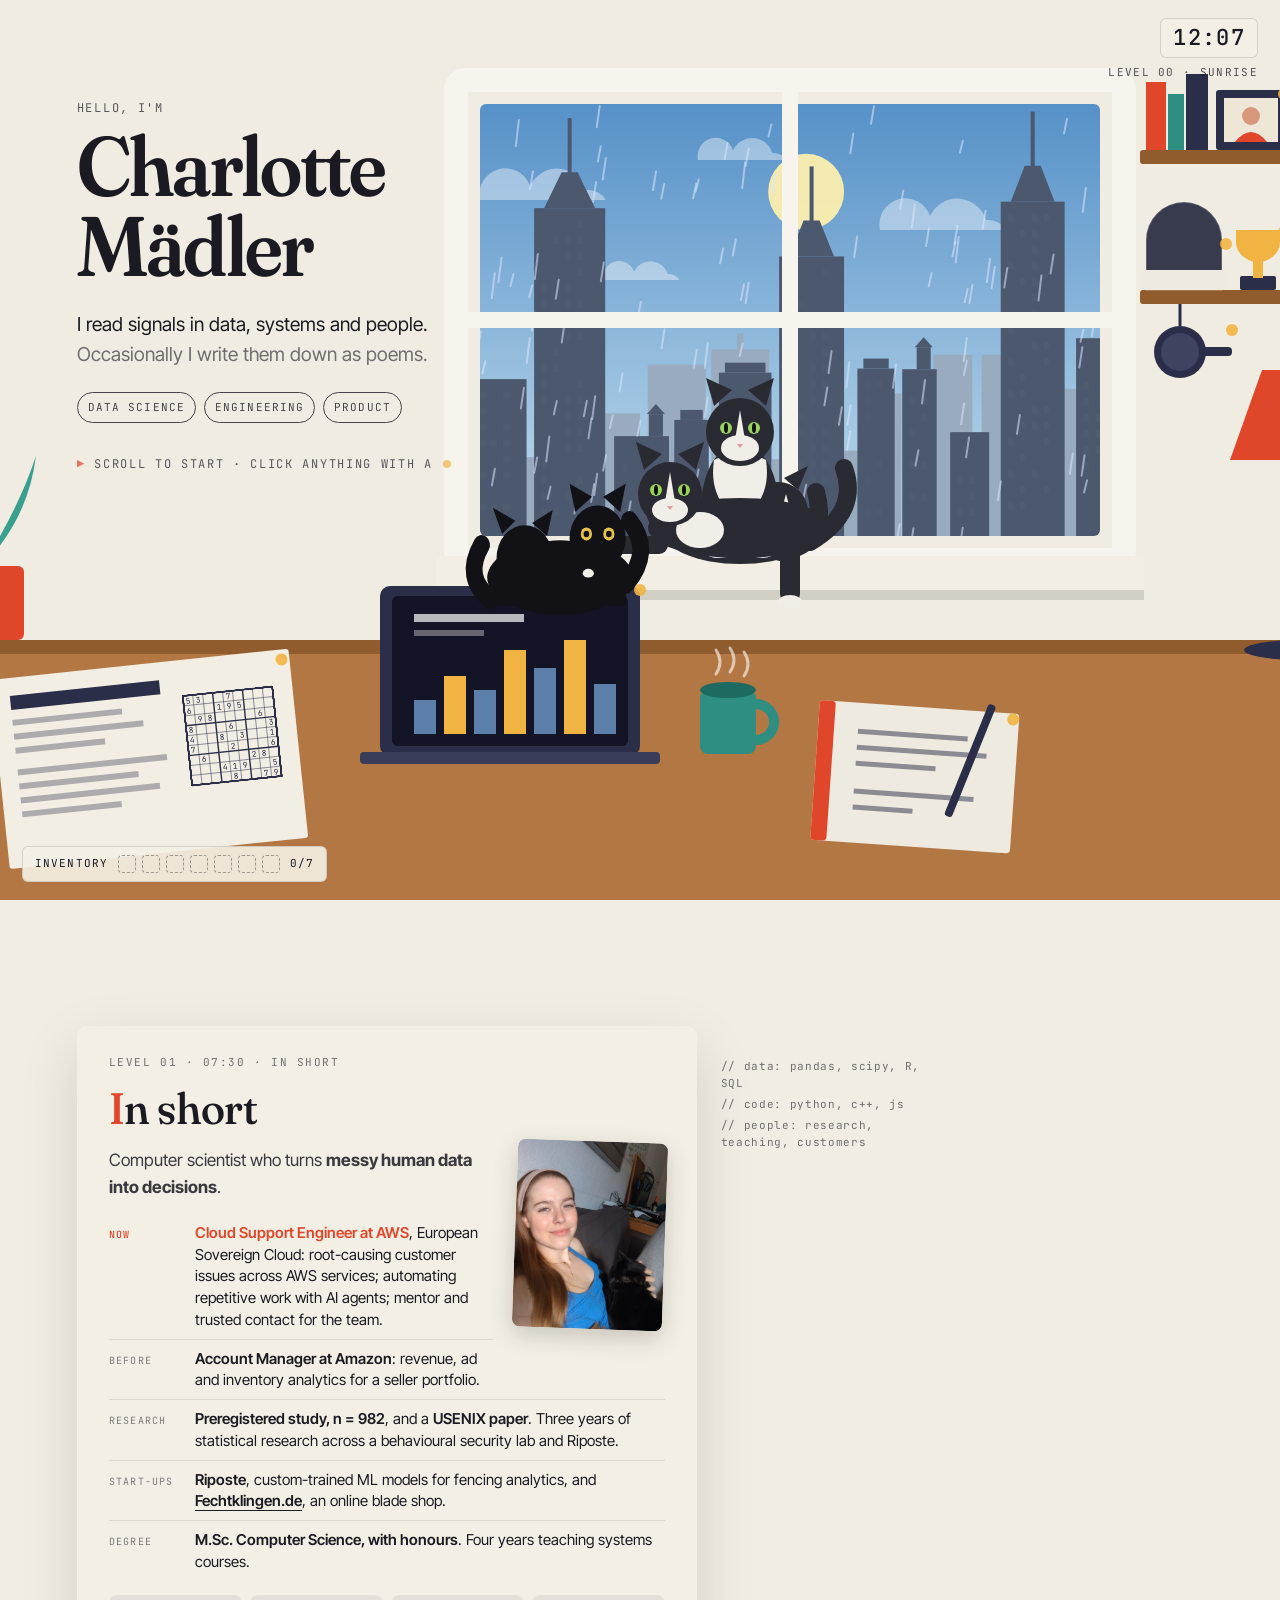
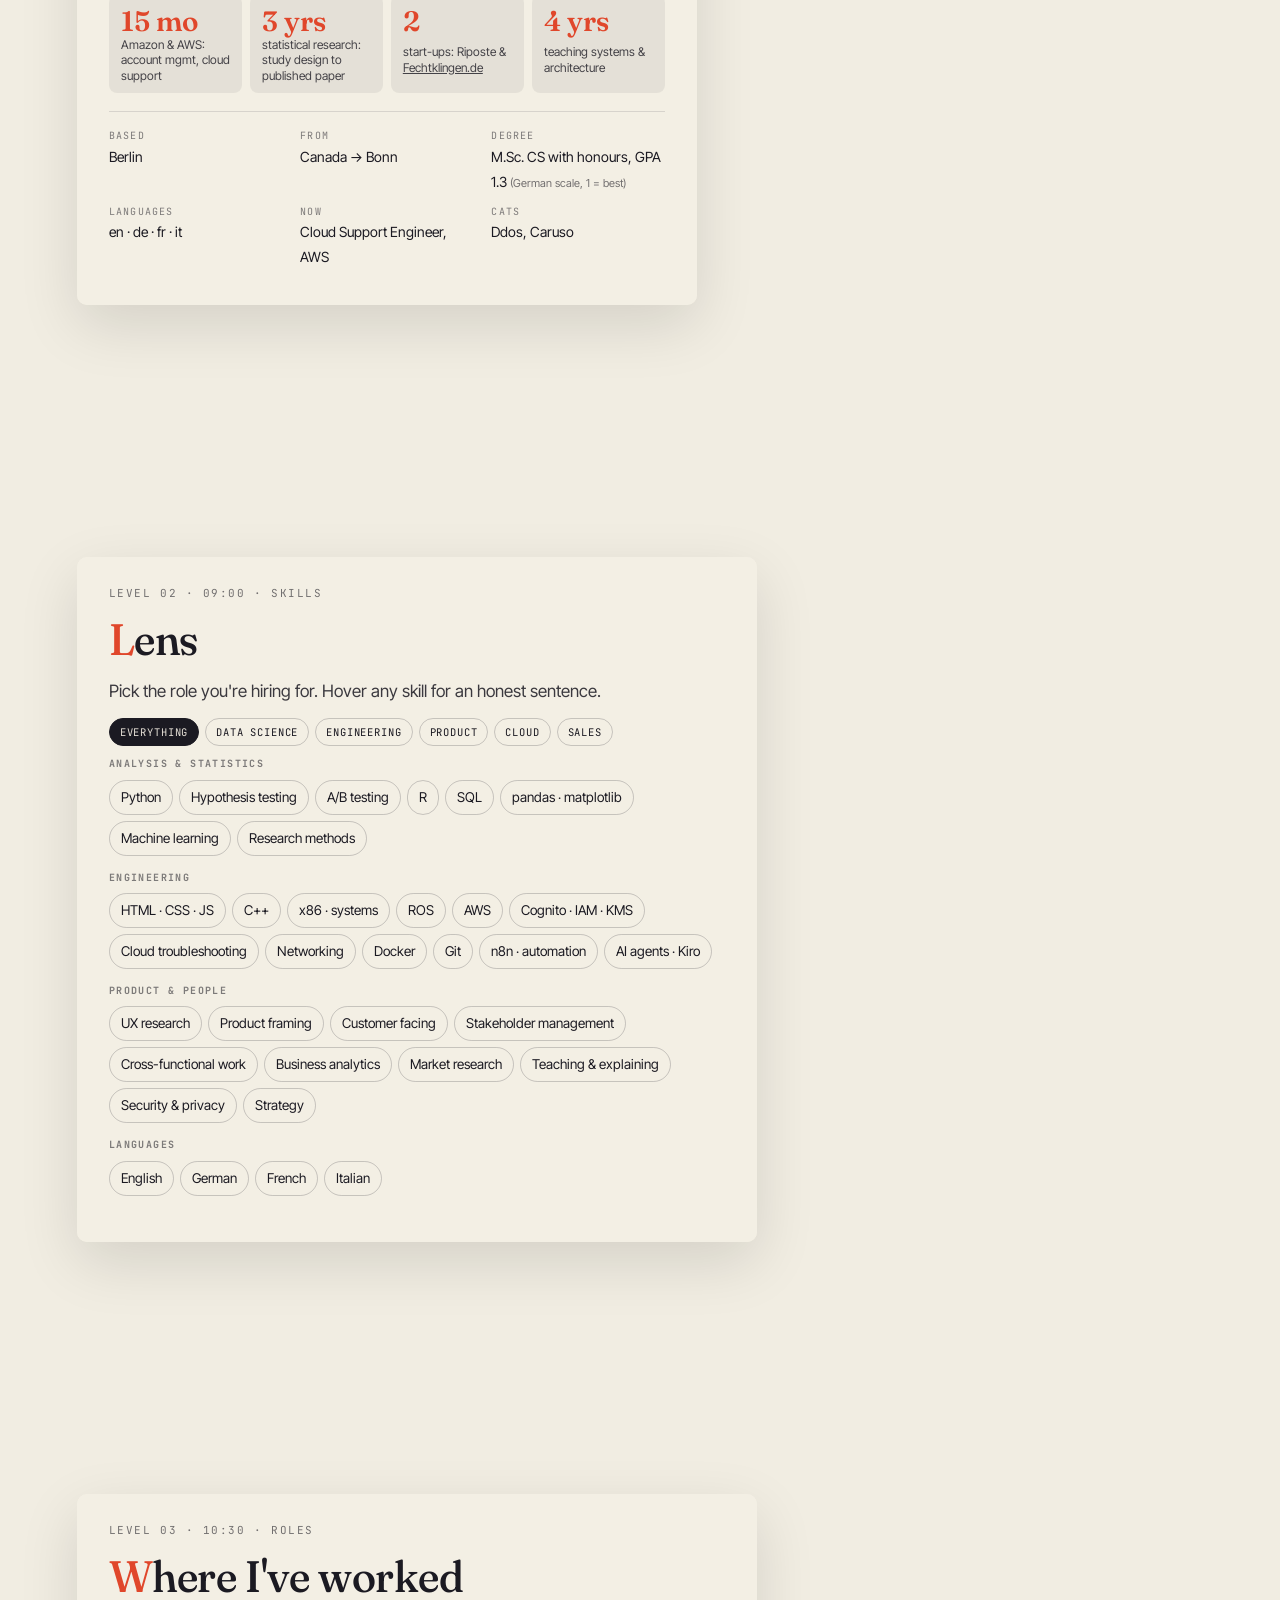
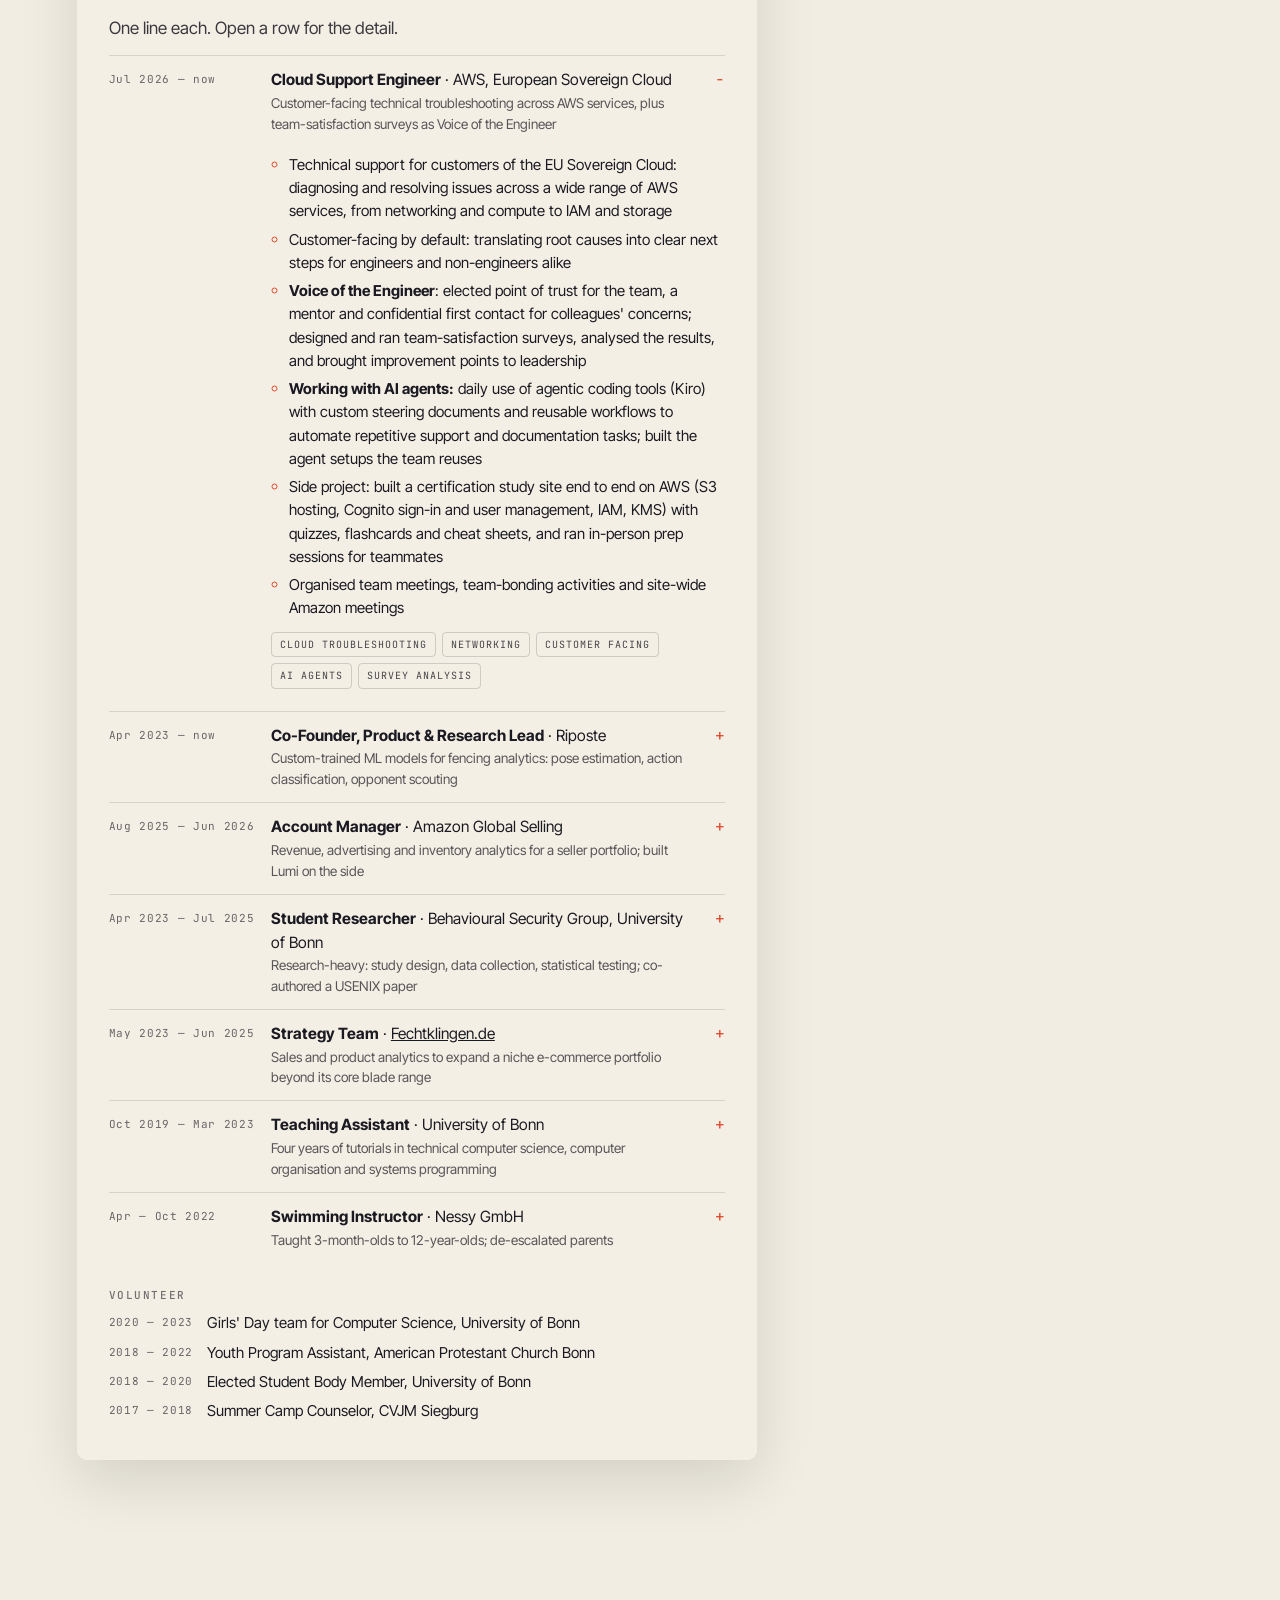
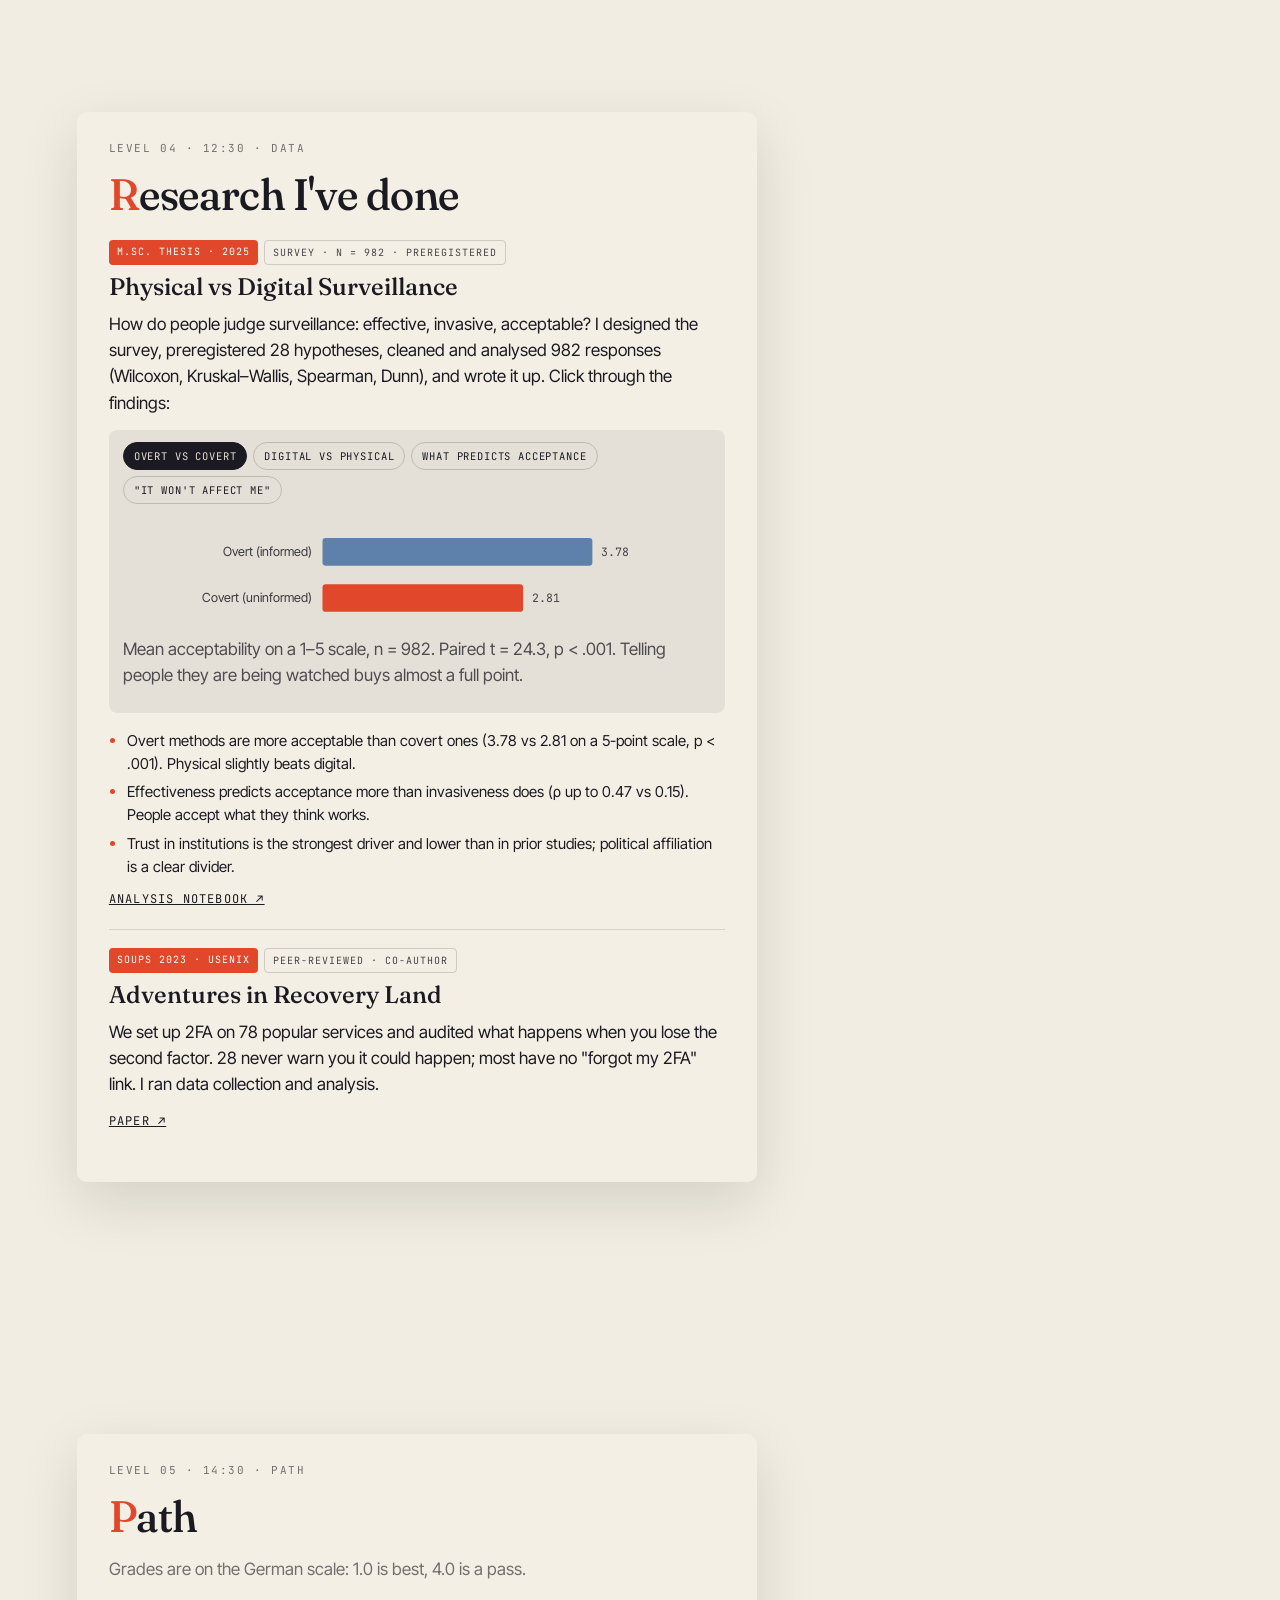
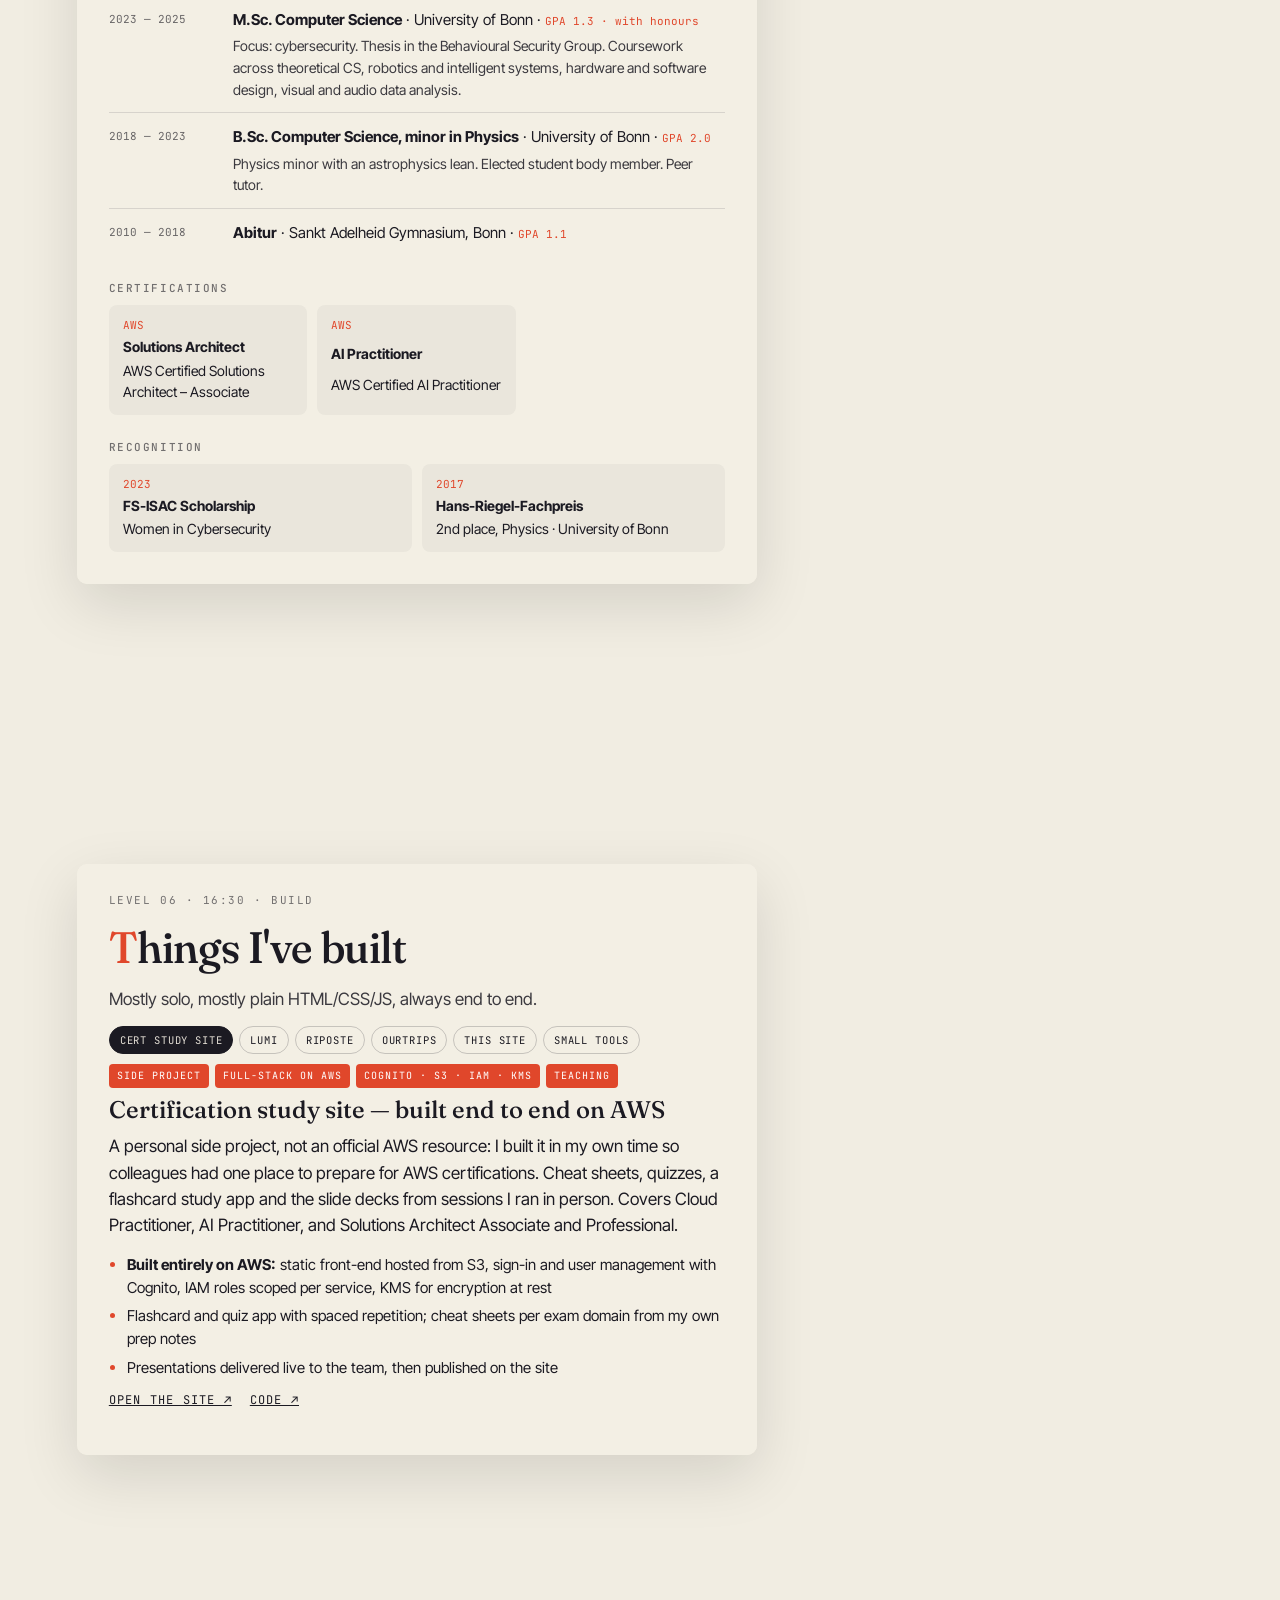
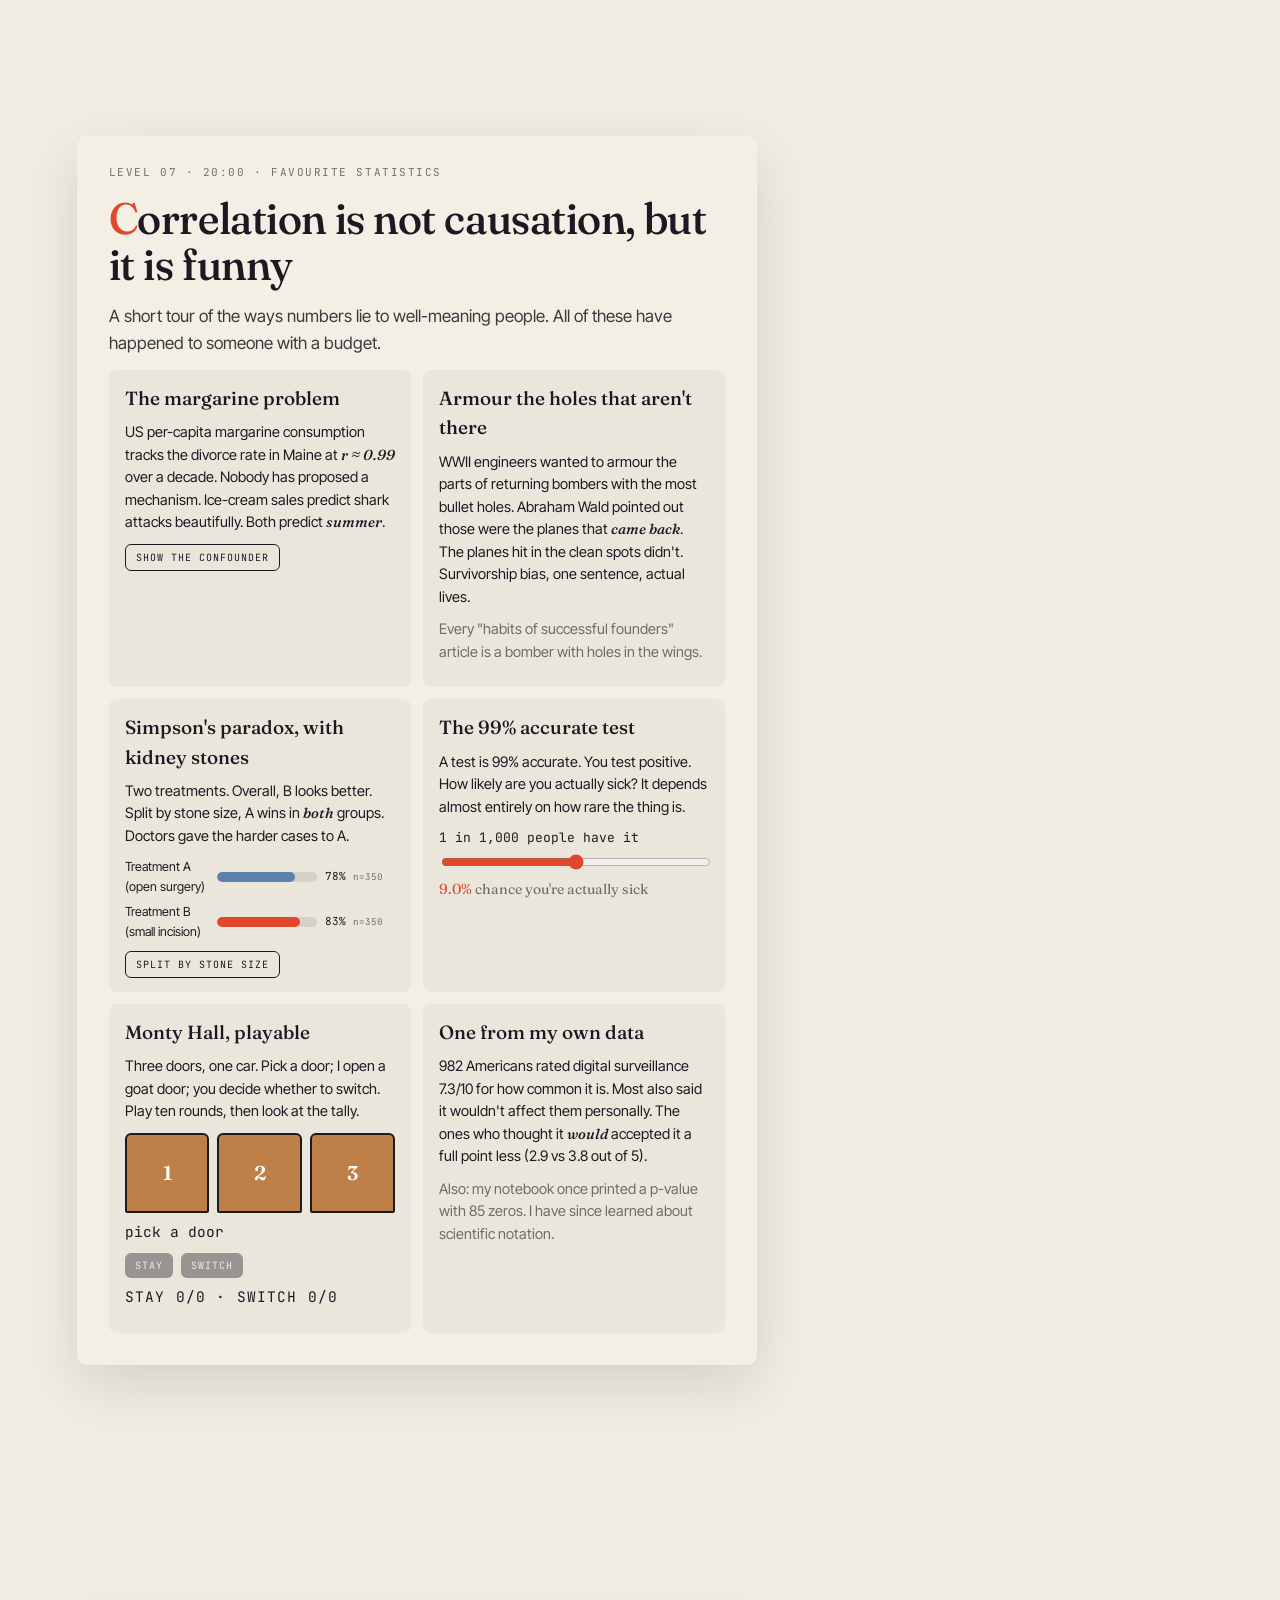
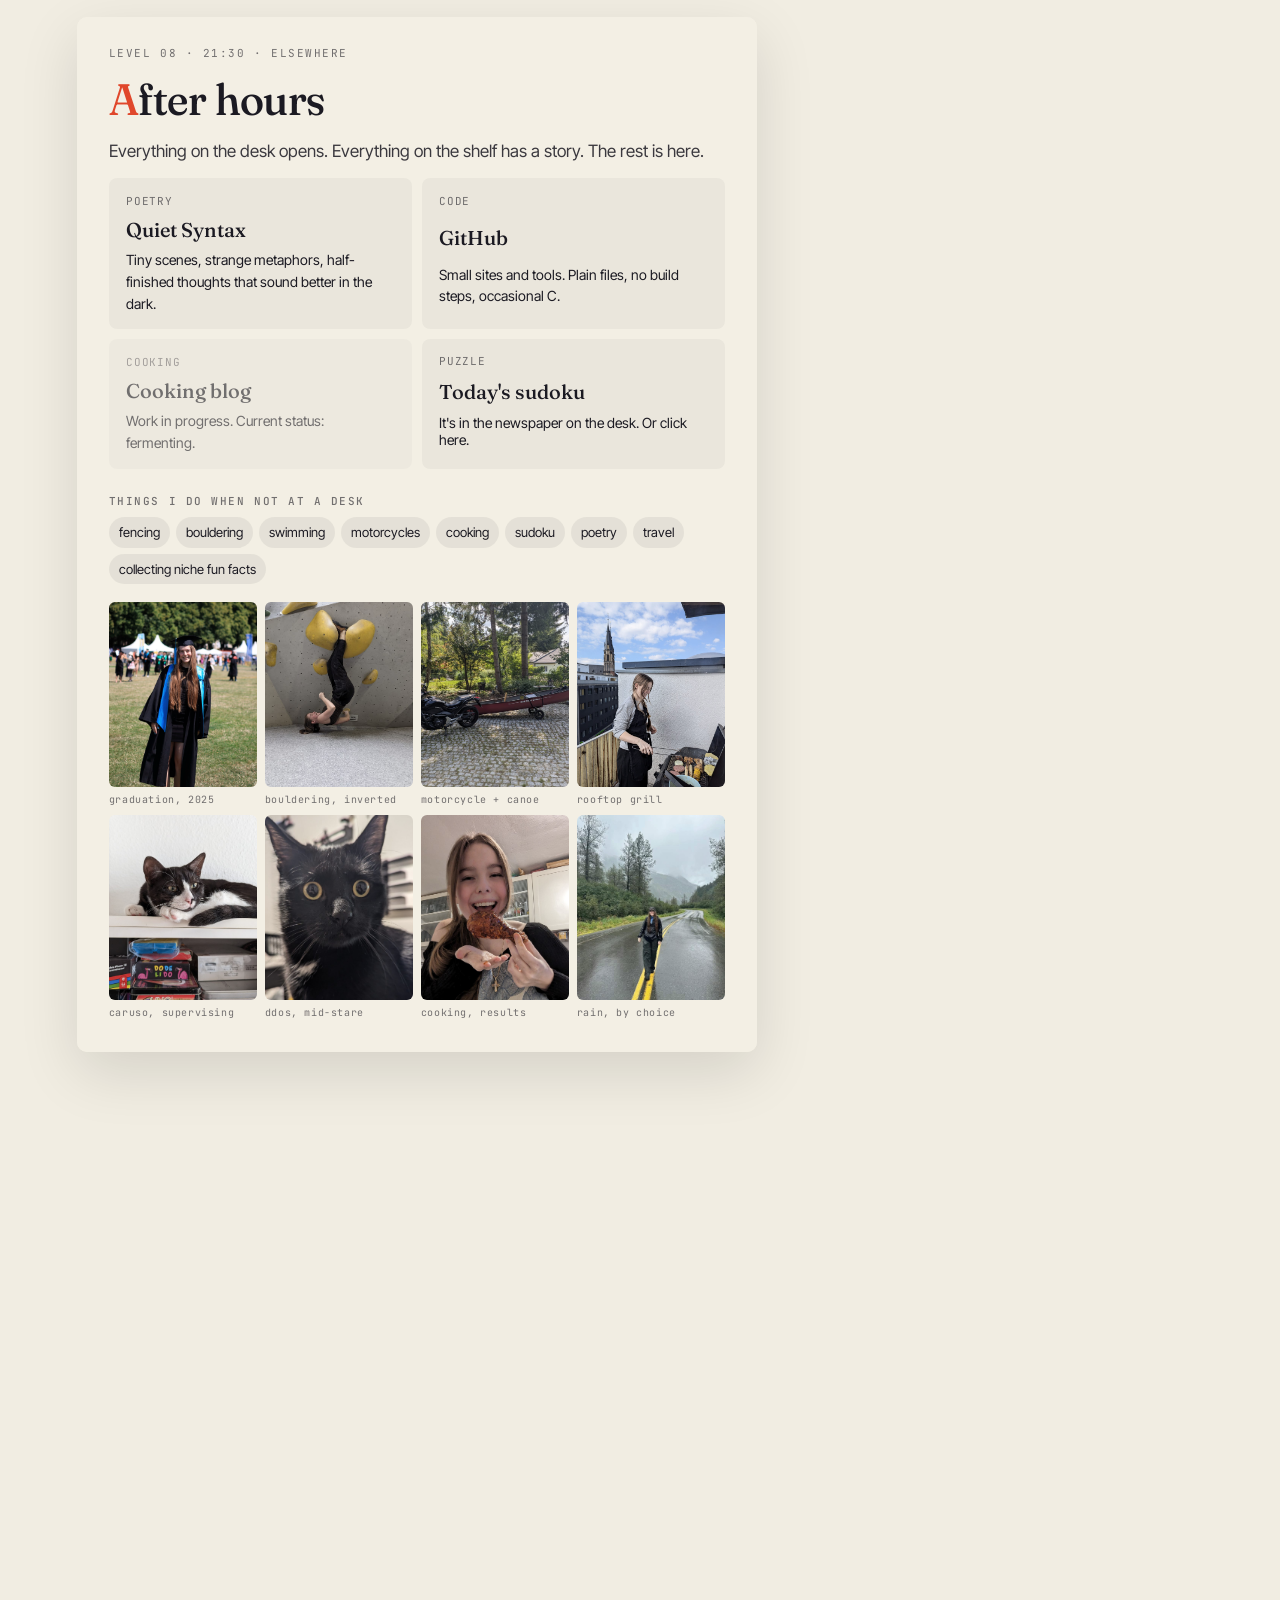
==== commit d7238a71: "Update certifications: add Solutions Architect Associate, remove AI Business Strategist" ====
--- a/index.html
+++ b/index.html
@@ -669,9 +669,8 @@
 
       <h3 class="sub">Certifications</h3>
       <div class="awards certs">
+        <div class="award"><span class="award-year">AWS</span><strong>Solutions Architect</strong><span>AWS Certified Solutions Architect – Associate</span></div>
         <div class="award"><span class="award-year">AWS</span><strong>AI Practitioner</strong><span>AWS Certified AI Practitioner</span></div>
-        <div class="award"><span class="award-year">AWS</span><strong>AI Business Strategist</strong><span>AWS Certified AI Business Strategist</span></div>
-        <div class="award next"><span class="award-year">next</span><strong>Solutions Architect</strong><span>Associate, in preparation</span></div>
       </div>
 
       <h3 class="sub">Recognition</h3>
@@ -712,7 +711,7 @@
         <div class="tab-pane is-on" data-pane="certhub">
           <div class="case-meta"><span class="tag">side project</span><span class="tag">full-stack on AWS</span><span class="tag">Cognito · S3 · IAM · KMS</span><span class="tag">teaching</span></div>
           <h3>Certification study site — built end to end on AWS</h3>
-          <p>A personal side project, not an official AWS resource: I built it in my own time so colleagues had one place to prepare for AWS certifications. Cheat sheets, quizzes, a flashcard study app and the slide decks from sessions I ran in person. Covers Cloud Practitioner, AI Practitioner, Solutions Architect Associate and Professional, and AI Business Strategist.</p>
+          <p>A personal side project, not an official AWS resource: I built it in my own time so colleagues had one place to prepare for AWS certifications. Cheat sheets, quizzes, a flashcard study app and the slide decks from sessions I ran in person. Covers Cloud Practitioner, AI Practitioner, and Solutions Architect Associate and Professional.</p>
           <ul class="bullets">
             <li><strong>Built entirely on AWS:</strong> static front-end hosted from S3, sign-in and user management with Cognito, IAM roles scoped per service, KMS for encryption at rest</li>
             <li>Flashcard and quiz app with spaced repetition; cheat sheets per exam domain from my own prep notes</li>
